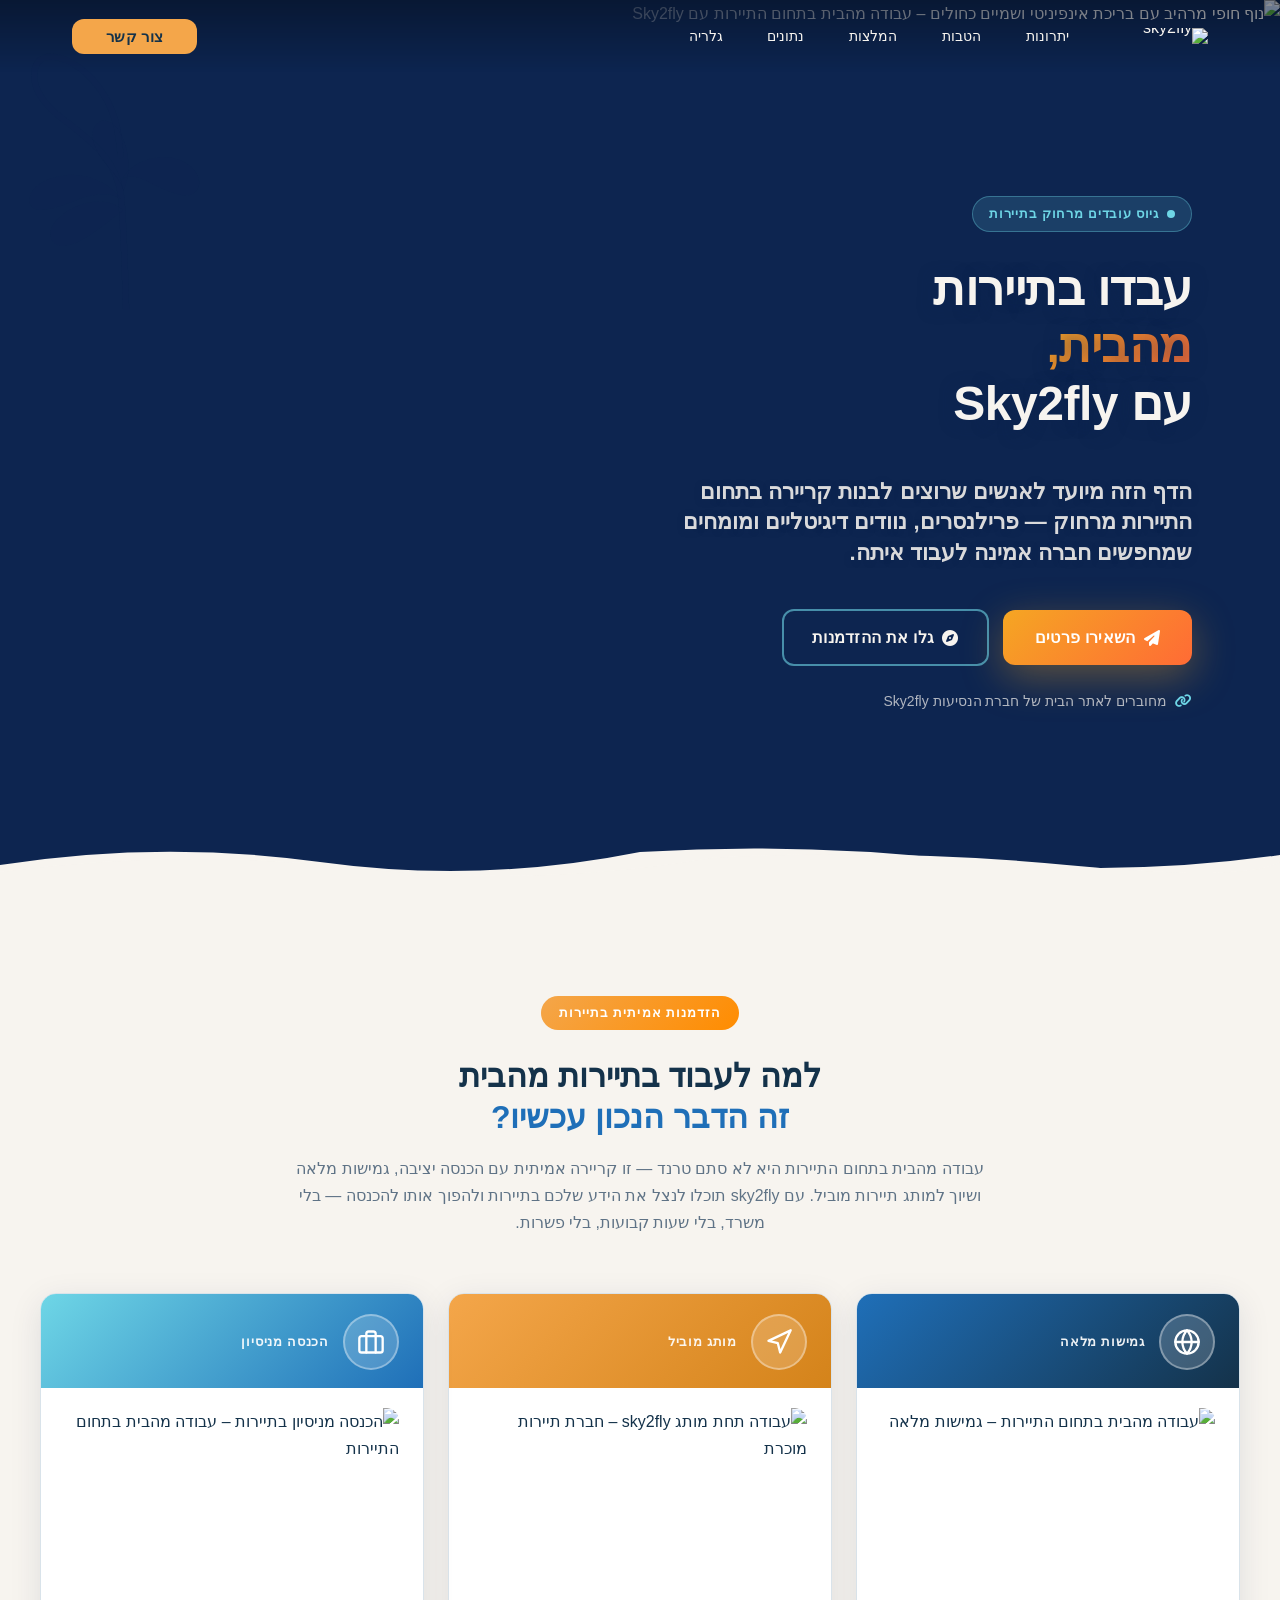
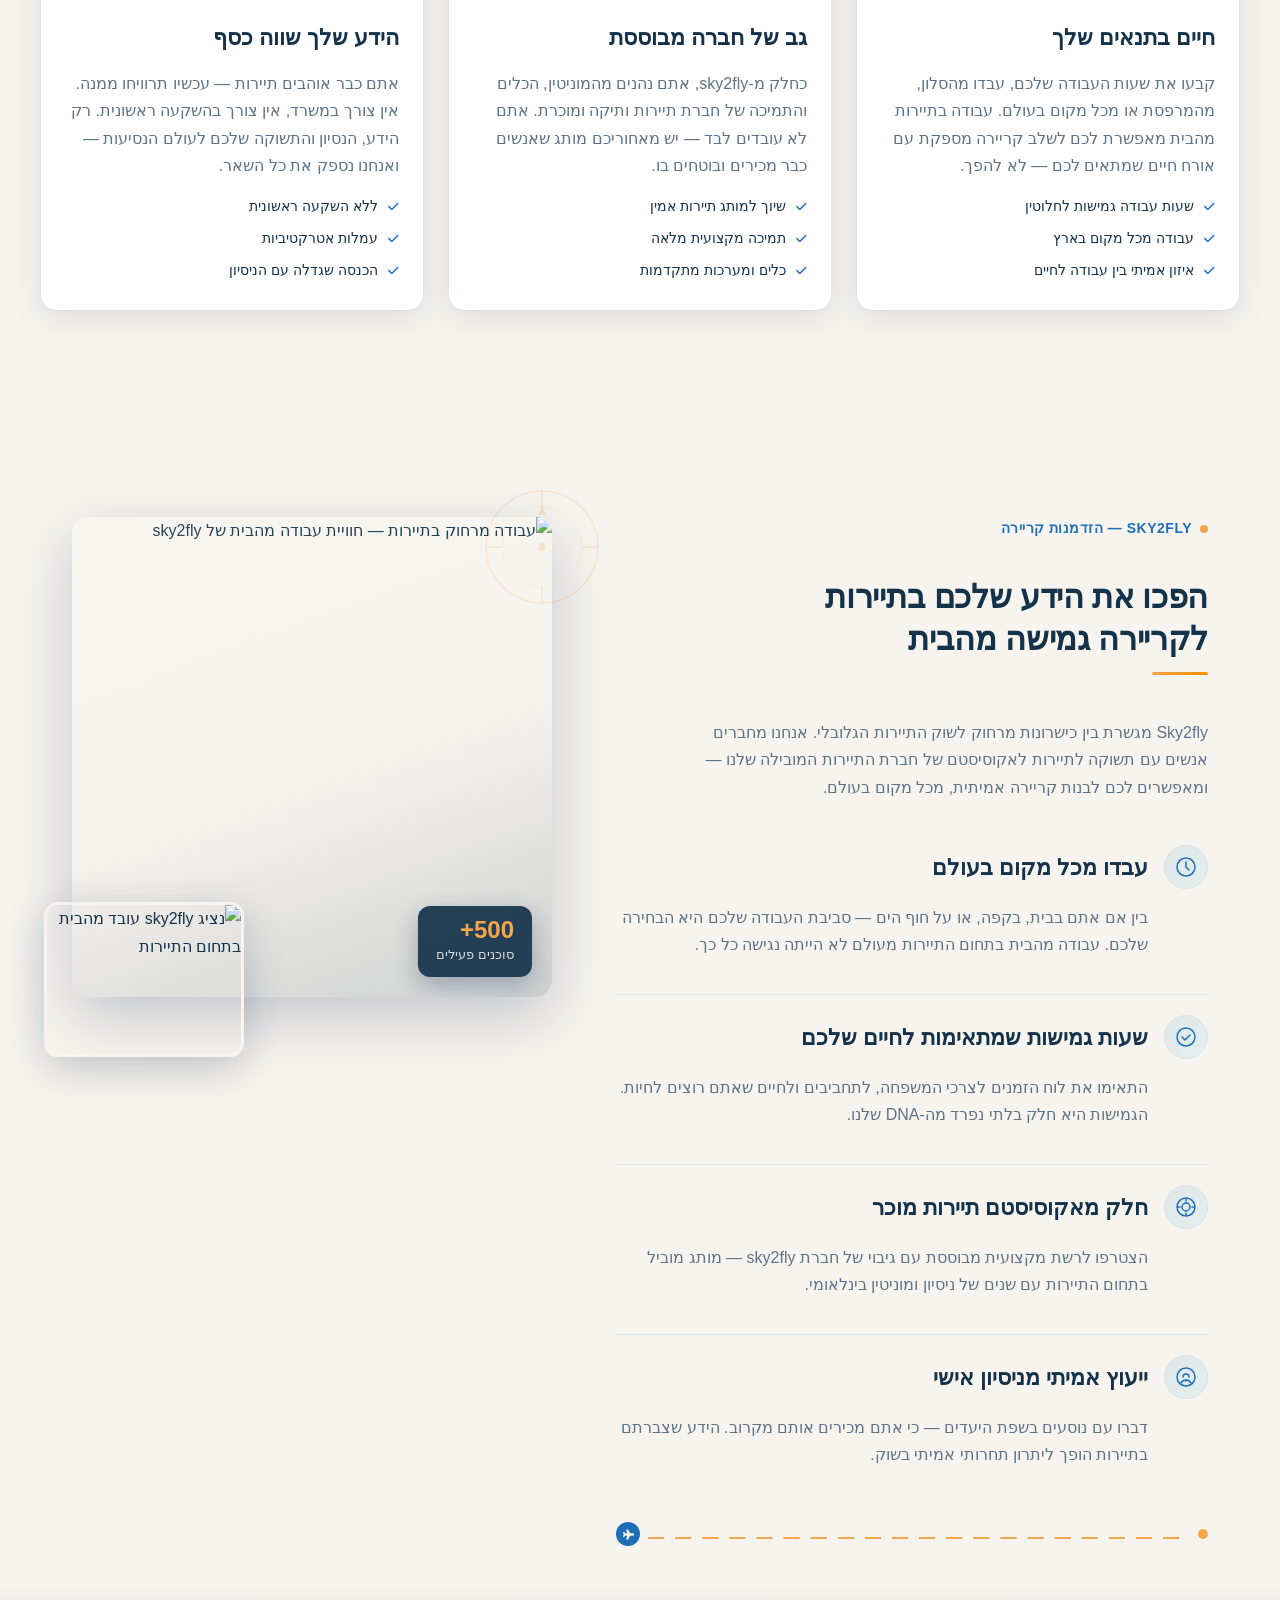
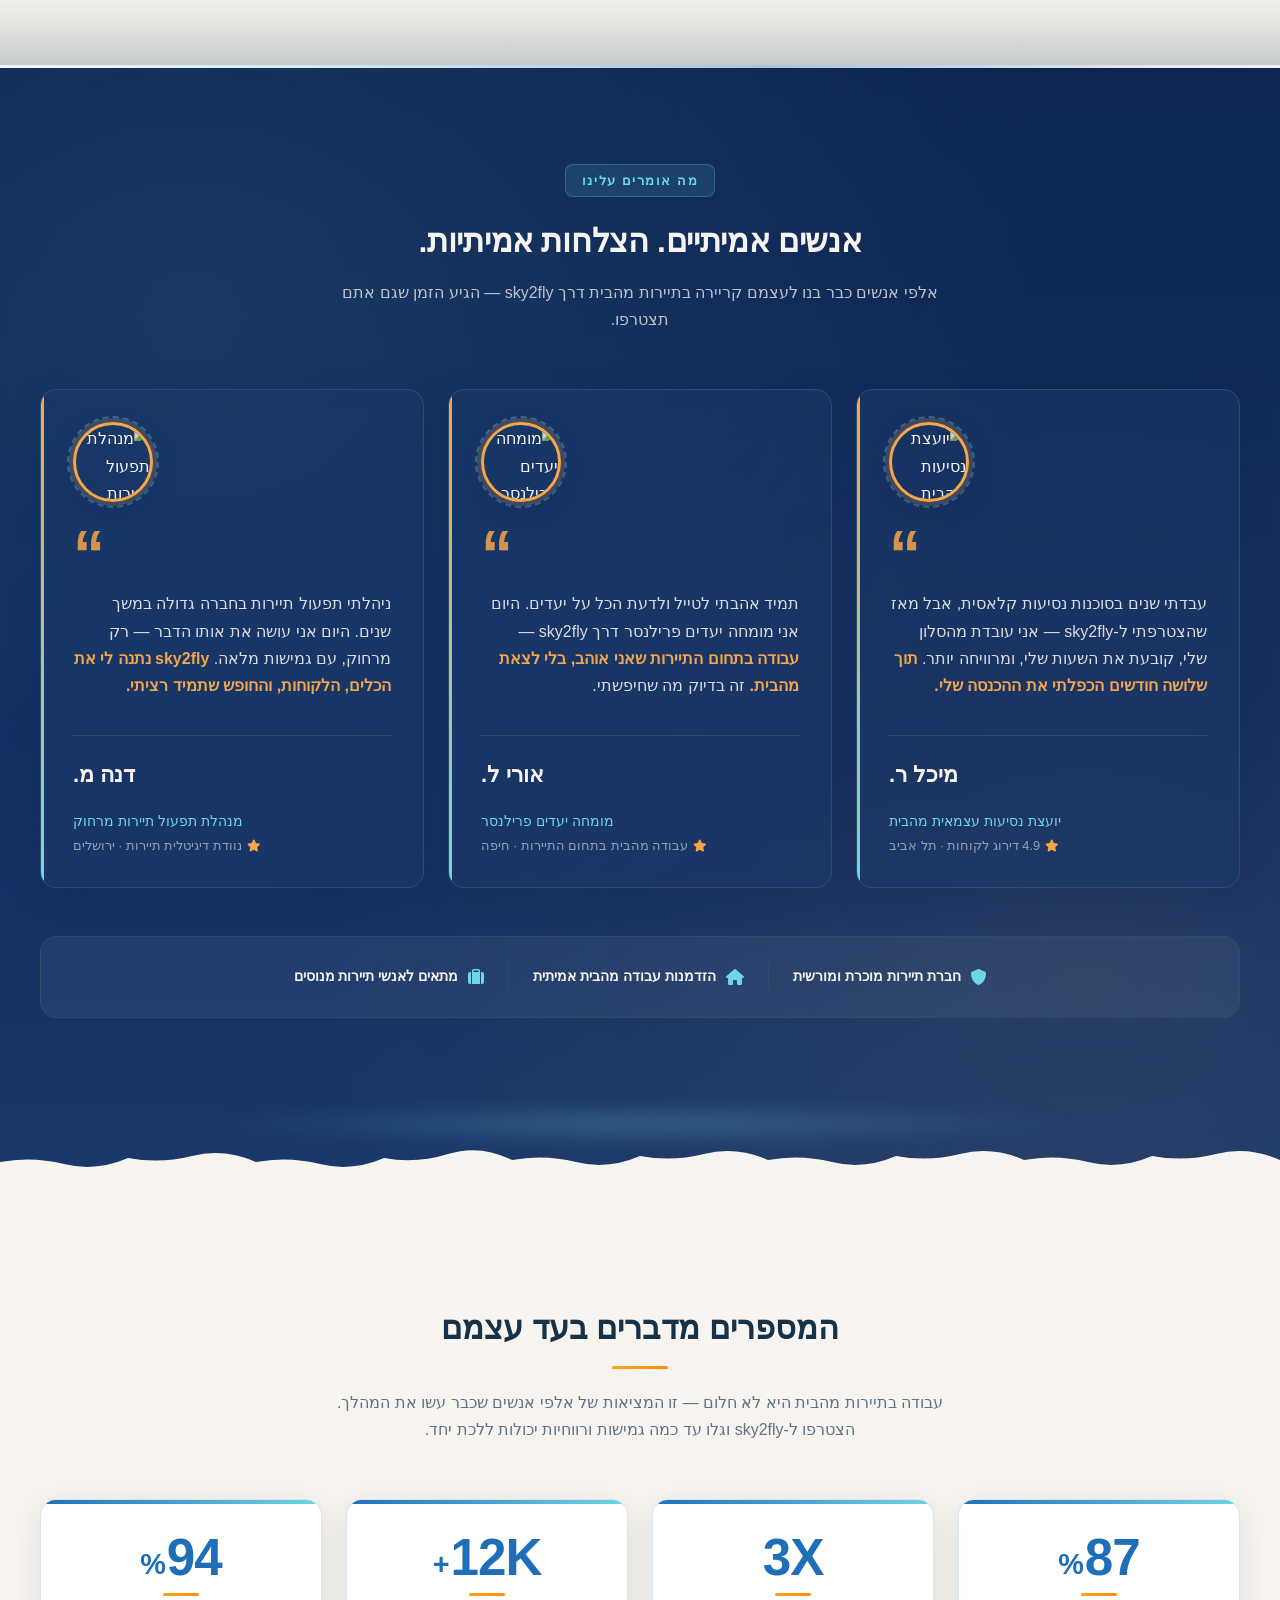
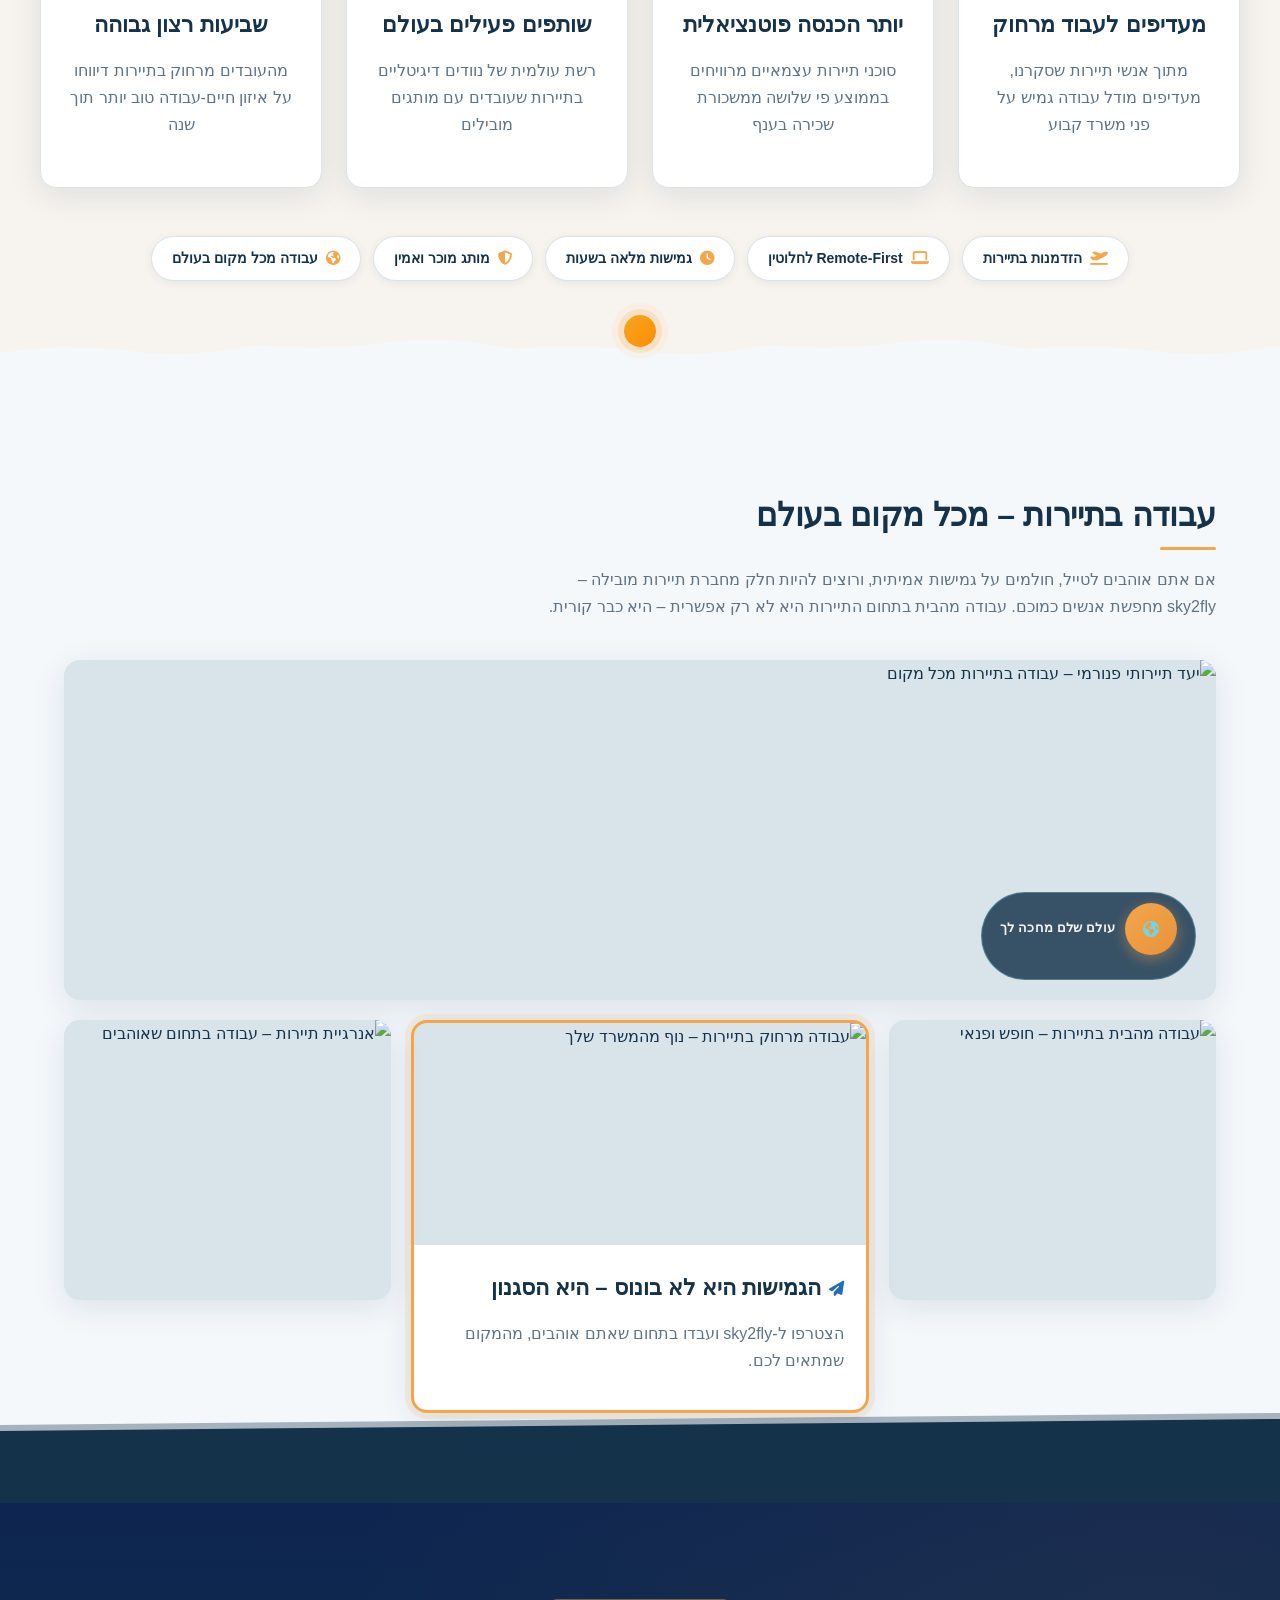
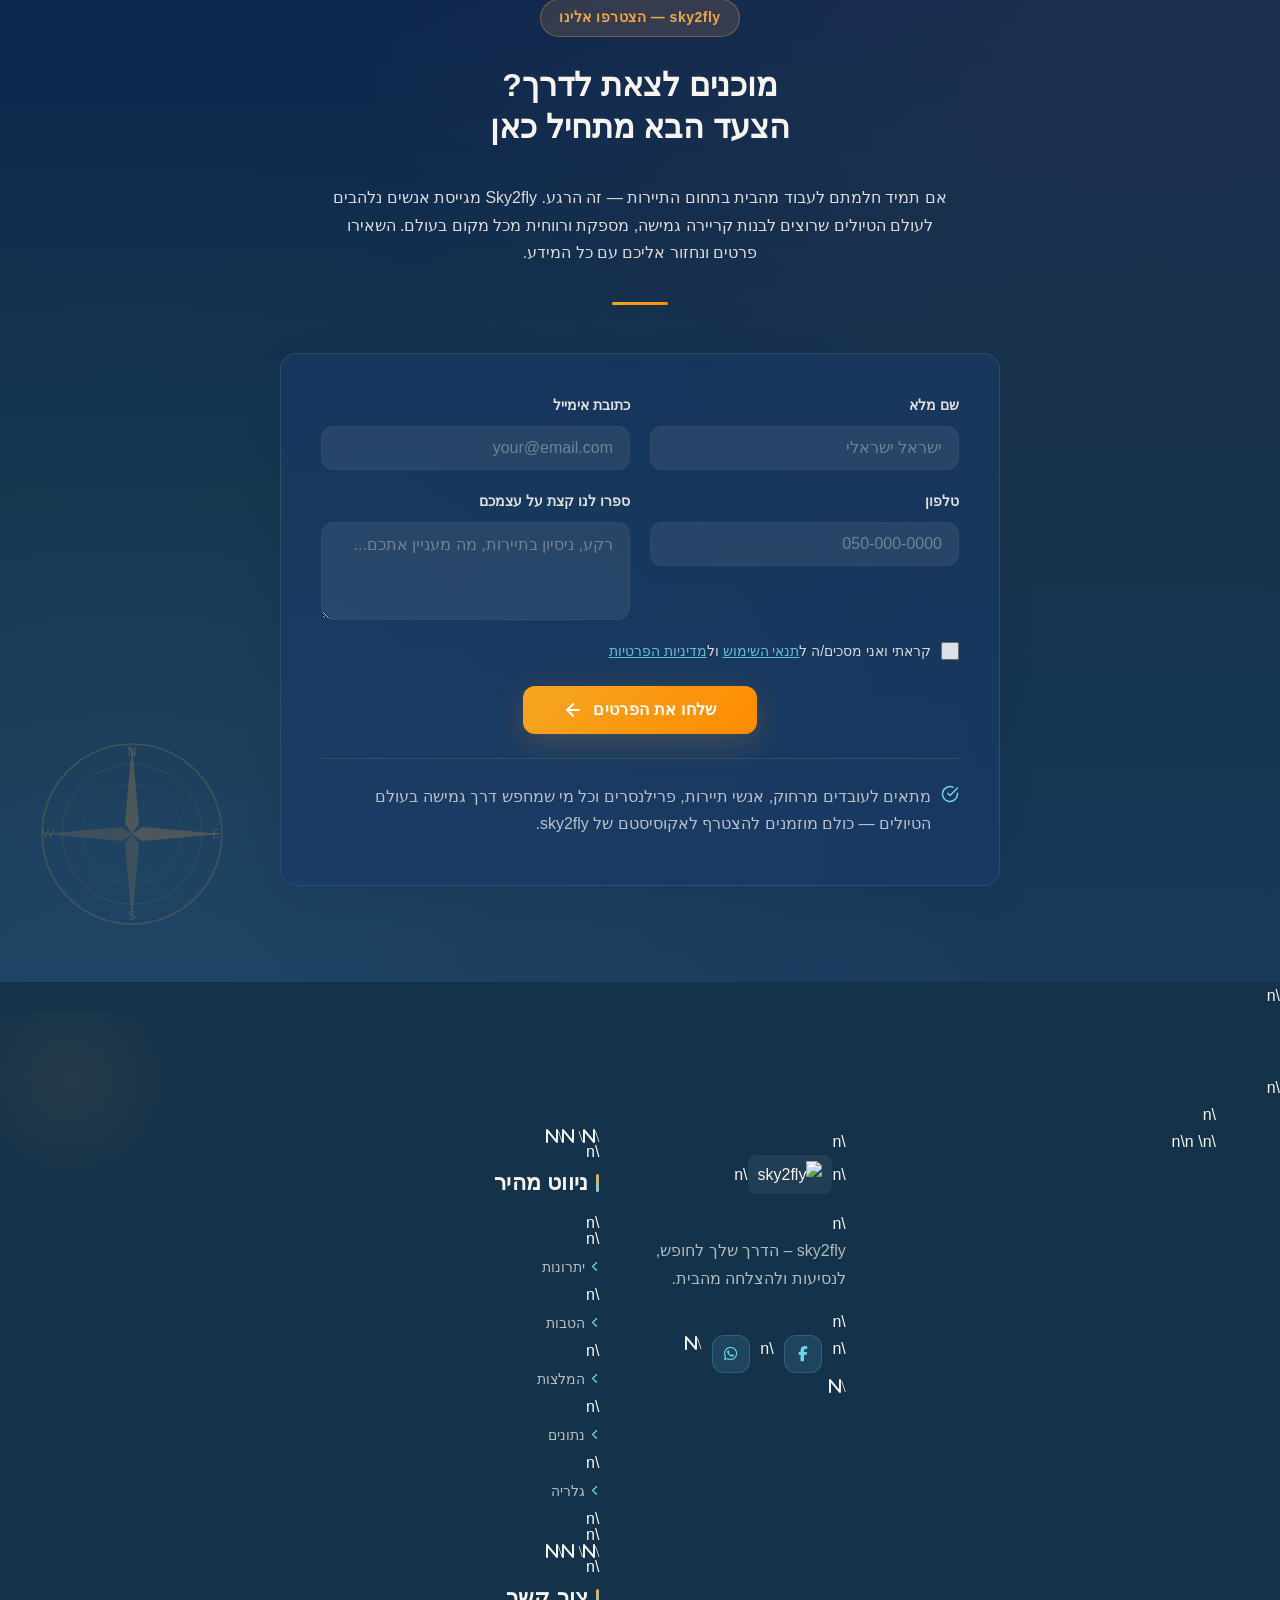
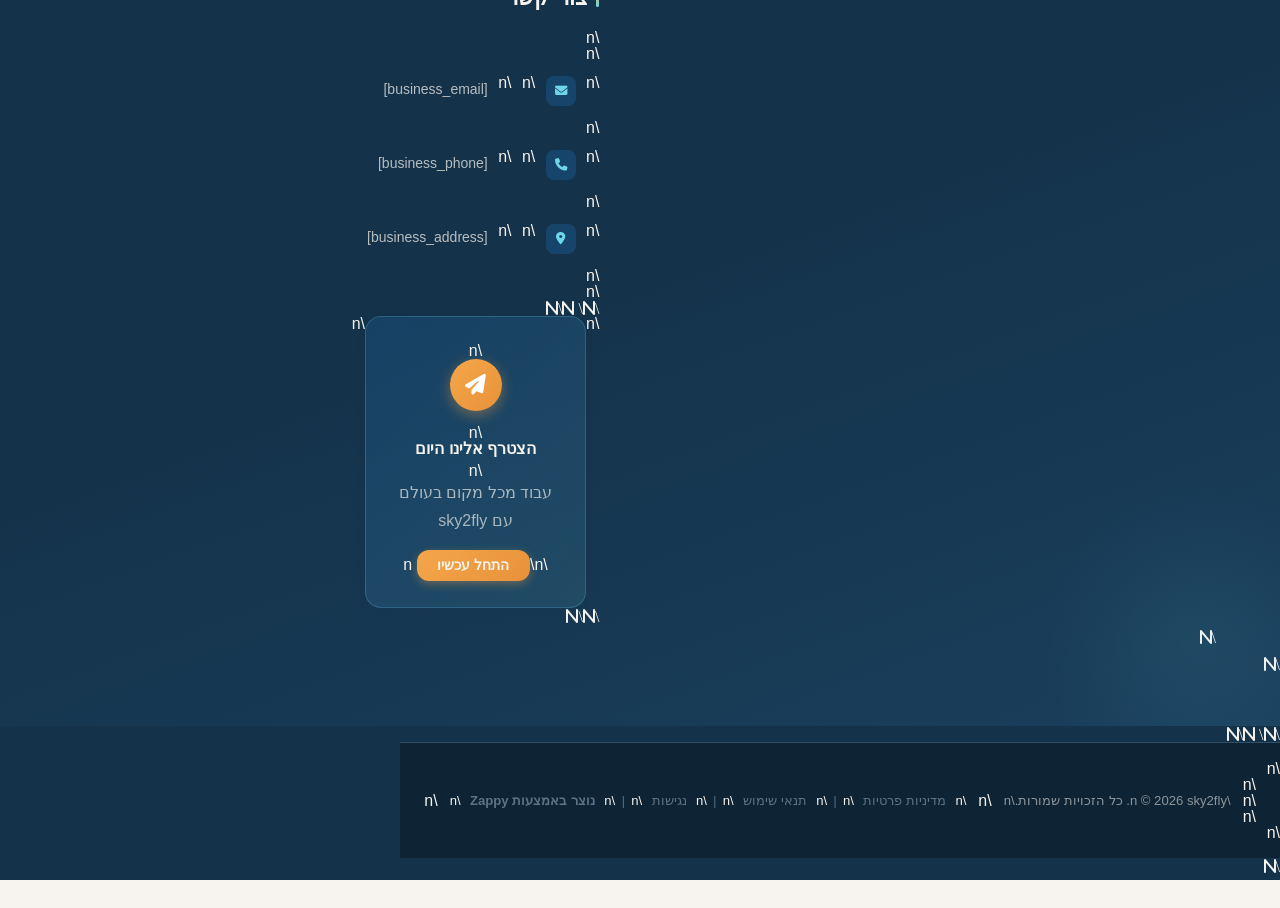
==== index.html @ 3598f455 "Background sync: Progressive GitHub Sync" ====
<!DOCTYPE html>
<html lang="he" dir="rtl">
<head>
    <meta charset="UTF-8">
    <meta name="viewport" content="width=device-width, initial-scale=1.0">
    <meta name="robots" content="index, follow">
    <title>sky2fly — sky2fly</title>
    <meta name="description" content="Sky2fly is a travel company looking to recruit remote workers in the tourism industry. The landing page is designed to attract individuals who want to work from">
    <meta name="keywords" content="sky2fly, תיירות, עבודה מהבית בתחום התיירות, נוודים דיגיטליים תיירות">
    
    <!-- Favicons -->
    <link rel="icon" type="image/x-icon" href="/assets/favicon.ico">
    <link rel="icon" type="image/png" sizes="16x16" href="/assets/favicon-16x16.png">
    <link rel="icon" type="image/png" sizes="32x32" href="/assets/favicon-32x32.png">
    <link rel="icon" type="image/png" sizes="48x48" href="/assets/favicon-48x48.png">
    <link rel="icon" type="image/png" sizes="192x192" href="/assets/favicon-192x192.png">
    <link rel="icon" type="image/png" sizes="512x512" href="/assets/favicon-512x512.png">
    <link rel="apple-touch-icon" href="/assets/apple-touch-icon.png">
    <!-- Zappy Analytics -->
<script>
(function() {
  'use strict';
  
  // Configuration
  var config = {
    websiteId: 'd60a4564-daf3-4632-a430-ffeaba3a4828',
    apiUrl: 'https://api.zappy5.com/api/analytics/track',
    sessionDuration: 30 * 60 * 1000, // 30 minutes
    visitorDuration: 30 * 24 * 60 * 60 * 1000, // 30 days
    trackPageViews: true,
    trackClicks: true,
    trackFormSubmissions: true
  };
  
  // Generate or retrieve persistent visitor ID (30 days)
  function getVisitorId() {
    var visitorKey = 'zappy_visitor_' + config.websiteId;
    var visitor = null;
    
    try {
      visitor = localStorage.getItem(visitorKey);
      if (visitor) {
        var visitorData = JSON.parse(visitor);
        var now = Date.now();
        
        // Check if visitor ID is still valid (30 days)
        if (now - visitorData.created < config.visitorDuration) {
          // Update last seen timestamp
          visitorData.lastSeen = now;
          localStorage.setItem(visitorKey, JSON.stringify(visitorData));
          return visitorData.id;
        }
      }
    } catch (e) {
      console.warn('Zappy Analytics: LocalStorage not available');
    }
    
    // Generate new visitor ID
    var newVisitorId = 'zv_' + Date.now() + '_' + Math.random().toString(36).substr(2, 9);
    
    try {
      localStorage.setItem(visitorKey, JSON.stringify({
        id: newVisitorId,
        created: Date.now(),
        lastSeen: Date.now()
      }));
    } catch (e) {
      // Continue without local storage
    }
    
    return newVisitorId;
  }
  
  // Generate or retrieve session ID (30 minutes)
  function getSessionId() {
    var sessionKey = 'zappy_session_' + config.websiteId;
    var session = null;
    
    try {
      session = sessionStorage.getItem(sessionKey);
      if (session) {
        var sessionData = JSON.parse(session);
        var now = Date.now();
        
        // Check if session is still valid
        if (now - sessionData.timestamp < config.sessionDuration) {
          // Update timestamp
          sessionData.timestamp = now;
          sessionStorage.setItem(sessionKey, JSON.stringify(sessionData));
          return sessionData.id;
        }
      }
    } catch (e) {
      console.warn('Zappy Analytics: SessionStorage not available');
    }
    
    // Generate new session ID
    var newSessionId = 'zs_' + Date.now() + '_' + Math.random().toString(36).substr(2, 9);
    
    try {
      sessionStorage.setItem(sessionKey, JSON.stringify({
        id: newSessionId,
        timestamp: Date.now()
      }));
    } catch (e) {
      // Continue without session storage
    }
    
    return newSessionId;
  }
  
  var visitorId = getVisitorId();
  var sessionId = getSessionId();
  
  // Track an event
  function trackEvent(eventType, data) {
    data = data || {};
    
    var eventData = {
      website_id: config.websiteId,
      event_type: eventType,
      page_path: window.location.pathname,
      referrer: document.referrer || 'direct',
      visitor_id: visitorId,
      session_id: sessionId,
      metadata: data
    };
    
    // Use sendBeacon if available (better for page unload events)
    if (navigator.sendBeacon) {
      var blob = new Blob([JSON.stringify(eventData)], { type: 'application/json' });
      navigator.sendBeacon(config.apiUrl, blob);
    } else {
      // Fallback to fetch
      fetch(config.apiUrl, {
        method: 'POST',
        headers: {
          'Content-Type': 'application/json'
        },
        body: JSON.stringify(eventData),
        keepalive: true
      }).catch(function(error) {
        console.warn('Zappy Analytics: Failed to track event', error);
      });
    }
  }
  
  // Track page view
  if (config.trackPageViews) {
    trackEvent('pageview', {
      title: document.title,
      url: window.location.href
    });
  }
  
  // Track clicks on important elements
  if (config.trackClicks) {
    document.addEventListener('click', function(e) {
      var target = e.target;
      
      // Track button clicks (counted as actions)
      if (target.tagName === 'BUTTON' || target.closest('button')) {
        var button = target.tagName === 'BUTTON' ? target : target.closest('button');
        trackEvent('click', {
          element: 'button',
          text: button.textContent.trim().substring(0, 100),
          id: button.id || null,
          class: button.className || null
        });
      }
      
      // Track link clicks (navigation - not counted as actions)
      else if (target.tagName === 'A' || target.closest('a')) {
        var link = target.tagName === 'A' ? target : target.closest('a');
        trackEvent('navigation', {
          element: 'link',
          text: link.textContent.trim().substring(0, 100),
          href: link.href,
          external: link.hostname !== window.location.hostname
        });
      }
    }, true);
  }
  
  // Track form submissions
  if (config.trackFormSubmissions) {
    document.addEventListener('submit', function(e) {
      var form = e.target;
      
      trackEvent('form_submit', {
        form_id: form.id || null,
        form_name: form.name || null,
        form_action: form.action || null,
        form_method: form.method || 'GET'
      });
    }, true);
  }
  
  // Track time on page (send on page unload)
  var pageLoadTime = Date.now();
  
  window.addEventListener('beforeunload', function() {
    var timeOnPage = Math.floor((Date.now() - pageLoadTime) / 1000); // in seconds
    
    trackEvent('page_unload', {
      time_on_page: timeOnPage,
      page_path: window.location.pathname
    });
  });
  
  // Expose tracking function globally for custom events
  window.zappyAnalytics = {
    track: trackEvent,
    getVisitorId: function() { return visitorId; },
    getSessionId: function() { return sessionId; }
  };
  
})();
</script>
<!-- End Zappy Analytics -->
    <meta property="og:title" content="sky2fly — sky2fly">
    <meta property="og:description" content="Sky2fly is a travel company looking to recruit remote workers in the tourism industry. The landing page is designed to attract individuals who want to work from">
    <meta name="twitter:card" content="summary_large_image">
    <meta name="twitter:title" content="sky2fly — sky2fly">
    <meta name="twitter:description" content="Sky2fly is a travel company looking to recruit remote workers in the tourism industry. The landing page is designed to attract individuals who want to work from">
    <meta property="og:type" content="website">
  <meta property="og:locale" content="he_IL">
  
  
  
  
  
  <link rel="stylesheet" href="https://cdnjs.cloudflare.com/ajax/libs/font-awesome/6.4.0/css/all.min.css">

    <!-- Favicons -->
    <link rel="icon" type="image/x-icon" href="/assets/favicon.ico">
    <link rel="icon" type="image/png" sizes="16x16" href="/assets/favicon-16x16.png">
    <link rel="icon" type="image/png" sizes="32x32" href="/assets/favicon-32x32.png">
    <link rel="icon" type="image/png" sizes="48x48" href="/assets/favicon-48x48.png">
    <link rel="icon" type="image/png" sizes="192x192" href="/assets/favicon-192x192.png">
    <link rel="icon" type="image/png" sizes="512x512" href="/assets/favicon-512x512.png">
    <link rel="apple-touch-icon" href="/assets/apple-touch-icon.png">
    <!-- Cookie Consent -->
    <link rel="stylesheet" href="https://cdn.jsdelivr.net/npm/vanilla-cookieconsent@3/dist/cookieconsent.css">
    <script src="https://cdn.jsdelivr.net/npm/vanilla-cookieconsent@3/dist/cookieconsent.umd.js"></script>
    <!-- Mickidum Accessibility Toolbar -->
    <script src="https://cdn.jsdelivr.net/gh/mickidum/acc_toolbar/acctoolbar/acctoolbar.min.js"></script>
    <link rel="stylesheet" href="/styles.css">

    <style id="zappy-dropdown-submenu-styles">
      /* ========== DESKTOP DROPDOWN SUBMENU STYLES ========== */
      /* Base styles for dropdown submenus - parent must be positioned */
      .nav-menu li:has(.sub-menu), nav li:has(.sub-menu), .navbar li:has(.sub-menu), #navMenu li:has(.sub-menu) { position: relative; }
      /* Submenu base - hidden by default */
      .nav-menu .sub-menu, nav .sub-menu, .navbar .sub-menu, #navMenu .sub-menu { display: block !important; position: absolute !important; top: 100%; left: 0; min-width: 220px; background: white; border-radius: 8px; box-shadow: 0 8px 25px rgba(0,0,0,0.15); padding: 8px 0; opacity: 0; visibility: hidden; transform: translateY(10px); transition: all 0.3s ease; z-index: 1000; list-style: none; pointer-events: none; }
      /* CRITICAL: Desktop hover styles to show dropdown */
      .nav-menu li:hover > .sub-menu, nav li:hover > .sub-menu, .navbar li:hover > .sub-menu, #navMenu li:hover > .sub-menu { opacity: 1 !important; visibility: visible !important; transform: translateY(0) !important; pointer-events: auto !important; }
      /* Submenu item styling */
      .sub-menu li { list-style: none; margin: 0; padding: 0; }
      .sub-menu a { display: block !important; padding: 10px 16px !important; color: var(--text-dark, #333) !important; font-weight: 500; text-decoration: none; white-space: nowrap; transition: background-color 0.2s; }
      .sub-menu .zappy-nav-child > a { padding-left: 28px !important; font-size: 0.9em !important; opacity: 0.85 !important; }
      [dir="rtl"] .sub-menu .zappy-nav-child > a, html[lang="he"] .sub-menu .zappy-nav-child > a, html[lang="ar"] .sub-menu .zappy-nav-child > a { padding-left: 10px !important; padding-right: 28px !important; }
      .sub-menu .zappy-nav-parent > a { font-weight: 600 !important; }
      .sub-menu a:hover { background-color: #f5f5f5; }
      /* RTL (Hebrew/Arabic) dropdown positioning */
      [dir="rtl"] .nav-menu .sub-menu, [dir="rtl"] nav .sub-menu, [dir="rtl"] .navbar .sub-menu, html[lang="he"] .nav-menu .sub-menu, html[lang="he"] nav .sub-menu, html[lang="he"] .navbar .sub-menu, html[lang="ar"] .nav-menu .sub-menu, html[lang="ar"] nav .sub-menu, html[lang="ar"] .navbar .sub-menu { left: auto !important; right: 0 !important; }
      /* Hide empty dropdown menus (exclude catalog sub-menus that use <a> children instead of <li>) */
      .sub-menu:empty, .sub-menu:not(:has(li:not(.zappy-hidden-menu-item))):not(:has(> a)), .sub-menu:not(:has(li)):not(:has(> a)) { display: none !important; opacity: 0 !important; visibility: hidden !important; pointer-events: none !important; }
      /* Desktop: show submenu on Menu Group hover */
      li:has(.menu-group-title):hover > .sub-menu { opacity: 1 !important; visibility: visible !important; transform: translateY(0) !important; pointer-events: auto !important; }
      /* Menu Group title styling */
      .nav-menu > li > .menu-group-title, #navMenu > li > .menu-group-title { display: inline-block; padding: 0.5rem 1rem; cursor: default; user-select: none; }
      
      /* ========== MOBILE SUBMENU STYLES ========== */
      @media (max-width: 768px) {
        .nav-menu .sub-menu, nav .sub-menu, .navbar .sub-menu, #navMenu .sub-menu { position: static !important; transform: none !important; box-shadow: none !important; background: transparent !important; max-height: 0; overflow: hidden; opacity: 0; visibility: hidden; transition: max-height 0.3s ease, opacity 0.3s ease; padding: 0 !important; border-radius: 0 !important; }
        .navbar .sub-menu.mobile-expanded, .nav-menu .sub-menu.mobile-expanded, #navMenu .sub-menu.mobile-expanded { max-height: none !important; overflow-y: visible !important; opacity: 1 !important; visibility: visible !important; padding: 8px 0 8px 16px !important; }
        [dir="rtl"] .sub-menu.mobile-expanded, html[lang="he"] .sub-menu.mobile-expanded { padding: 8px 16px 8px 0 !important; }
        /* Disable hover behavior on mobile */
        .nav-menu li:hover > .sub-menu, nav li:hover > .sub-menu, .navbar li:hover > .sub-menu, #navMenu li:hover > .sub-menu { opacity: 0; visibility: hidden; pointer-events: none; }
        .nav-menu li > .sub-menu.mobile-expanded, nav li > .sub-menu.mobile-expanded, .navbar li > .sub-menu.mobile-expanded, #navMenu li > .sub-menu.mobile-expanded { opacity: 1 !important; visibility: visible !important; pointer-events: auto !important; }
        .nav-menu li:has(.sub-menu), nav li:has(.sub-menu), .navbar li:has(.sub-menu), #navMenu li:has(.sub-menu) { display: flex !important; flex-wrap: wrap !important; align-items: center !important; position: relative !important; min-height: 44px !important; }
        .nav-menu li:has(.sub-menu) > a, nav li:has(.sub-menu) > a, .navbar li:has(.sub-menu) > a, #navMenu li:has(.sub-menu) > a { flex: 1 !important; min-width: 0 !important; }
        .nav-menu li:has(.sub-menu) > .menu-group-title, nav li:has(.sub-menu) > .menu-group-title, .navbar li:has(.sub-menu) > .menu-group-title, #navMenu li:has(.sub-menu) > .menu-group-title { flex: 1 !important; min-width: 0 !important; padding: 0 !important; line-height: inherit !important; }
        .nav-menu li:has(.sub-menu) > .sub-menu, nav li:has(.sub-menu) > .sub-menu, .navbar li:has(.sub-menu) > .sub-menu, #navMenu li:has(.sub-menu) > .sub-menu { flex-basis: 100% !important; width: 100% !important; }
        .nav-menu li:has(.sub-menu) > a [class*="chevron"], .nav-menu li:has(.sub-menu) > a [class*="arrow"], .nav-menu li:has(.sub-menu) > a .fa-chevron-down, .nav-menu li:has(.sub-menu) > a .fa-angle-down, nav li:has(.sub-menu) > a [class*="chevron"], nav li:has(.sub-menu) > a [class*="arrow"], #navMenu li:has(.sub-menu) > a [class*="chevron"], #navMenu li:has(.sub-menu) > a [class*="arrow"] { display: none !important; visibility: hidden !important; }
        .mobile-submenu-toggle { display: flex !important; align-items: center !important; justify-content: center !important; width: 44px !important; height: auto !important; background: transparent !important; border: none !important; cursor: pointer !important; color: var(--text-light) !important; position: static !important; flex-shrink: 0 !important; align-self: stretch !important; z-index: 2 !important; padding: 0 !important; margin: 0 !important; }
        .mobile-submenu-toggle::after { content: '' !important; width: 0 !important; height: 0 !important; border-left: 6px solid transparent !important; border-right: 6px solid transparent !important; border-top: 7px solid currentColor !important; transition: transform 0.3s ease !important; }
        .mobile-submenu-toggle.expanded::after { transform: rotate(180deg) !important; }
        .sub-menu a { padding: 10px 0 !important; display: block !important; color: var(--text-light) !important; white-space: normal !important; }
        .sub-menu .zappy-nav-child > a { padding-left: 28px !important; font-size: 0.9em !important; opacity: 0.85 !important; }
        [dir="rtl"] .sub-menu .zappy-nav-child > a, html[lang="he"] .sub-menu .zappy-nav-child > a, html[lang="ar"] .sub-menu .zappy-nav-child > a { padding-left: 0 !important; padding-right: 28px !important; }
        .sub-menu .zappy-nav-parent > a { font-weight: 600 !important; }
        .nav-menu.active, #navMenu.active { max-width: 100vw !important; overflow-x: hidden !important; box-sizing: border-box !important; }
        .navbar .sub-menu li a, nav.navbar .sub-menu li a, .zappy-products-dropdown .sub-menu a { color: var(--text-light) !important; }
      }
      @media (min-width: 769px) { .mobile-submenu-toggle { display: none !important; } }
    </style>

    <style id="mobile-lang-menu-deployed-css">
    @media (max-width: 768px) {
      .lang-switcher,
      .nav-cta-container .lang-switcher,
      .nav-container .lang-switcher,
      .navbar .lang-switcher,
      .navbar .nav-cta-container .lang-switcher,
      .nav-icons-left .lang-switcher,
      .nav-ecommerce-icons .lang-switcher { display: none !important; }
      .mobile-lang-menu { width: 100%; border-top: 1px solid rgba(128,128,128,0.2); padding: 8px 0 0 0; margin-top: 8px; }
      .mobile-lang-toggle { display: flex !important; align-items: center; justify-content: space-between; width: 100%; padding: 12px 16px; background: none; border: none; cursor: pointer; font-size: 15px; color: inherit; font-family: inherit; }
      .mobile-lang-toggle::after { content: ''; display: inline-block; width: 8px; height: 8px; border-right: 2px solid currentColor; border-bottom: 2px solid currentColor; transform: rotate(45deg); transition: transform 0.3s ease; margin-left: 8px; }
      .mobile-lang-toggle.expanded::after { transform: rotate(-135deg); }
      .mobile-lang-options { max-height: 0; overflow: hidden; transition: max-height 0.3s ease; }
      .mobile-lang-options.expanded { max-height: 300px; }
      .mobile-lang-option { display: flex !important; align-items: center; gap: 10px; padding: 10px 24px; text-decoration: none; color: inherit; font-size: 14px; font-family: inherit; }
      .mobile-lang-option:hover { background: rgba(128,128,128,0.1); }
      .mobile-lang-option.active { font-weight: 600; opacity: 0.7; pointer-events: none; }
      .mobile-lang-option img { width: 20px; height: 20px; border-radius: 50%; }
    }
    @media (min-width: 769px) {
      .mobile-lang-menu { display: none !important; }
    }
    </style>

    <style id="zappy-widget-visibility">
      #mic-access-tool-general-button, .mic-access-tool-general-button,
      #mic-init-access-tool .mic-access-tool-general-button, #mic-init-access-tool #mic-access-tool-general-button,
      ._access-icon, #mic-access-tool-box, .mic-access-tool-box,
      #mic-init-access-tool #mic-access-tool-box, div[id*="mic-access-tool-box"], ._access-menu {
        display: none !important; visibility: hidden !important; opacity: 0 !important; pointer-events: none !important;
      }
    </style>
</head>
<body>

  <nav class="navbar" dir="rtl">
  <button class="mobile-toggle" id="mobileToggle" aria-label="Menu">
    <svg class="hamburger-icon" width="24" height="24" viewBox="0 0 24 24" fill="none">
      <path d="M3 12h18M3 6h18M3 18h18" stroke="currentColor" stroke-width="2" stroke-linecap="round"></path>
    </svg>
    <svg class="close-icon" width="24" height="24" viewBox="0 0 24 24" fill="none" style="display: none;">
      <path d="M18 6L6 18M6 6l12 12" stroke="currentColor" stroke-width="2" stroke-linecap="round"></path>
    </svg>
  </button>

  <button class="phone-header-btn" data-phone="[business_phone]" aria-label="Call">
    <svg width="20" height="20" viewBox="0 0 24 24" fill="currentColor">
      <path d="M22 16.92v3a2 2 0 0 1-2.18 2 19.79 19.79 0 0 1-8.63-3.07 19.5 19.5 0 0 1-6-6 19.79 19.79 0 0 1-3.07-8.67A2 2 0 0 1 4.11 2h3a2 2 0 0 1 2 1.72 12.84 12.84 0 0 0 .7 2.81 2 2 0 0 1-.45 2.11L8.09 9.91a16 16 0 0 0 6 6l1.27-1.27a2 2 0 0 1 2.11-.45 12.84 12.84 0 0 0 2.81.7A2 2 0 0 1 22 16.92z"></path>
    </svg>
  </button>

  <div class="nav-container">
    <div class="nav-right-group"><div class="nav-brand">
      <a href="/" class="logo-link">
        <img src="/assets/sky2fly-logo.webp" alt="sky2fly" class="logo">
      </a>
    </div><ul class="nav-menu" id="navMenu"><li><a href="#features">יתרונות</a></li><li><a href="#benefits">הטבות</a></li><li><a href="#testimonials">המלצות</a></li><li><a href="#stats">נתונים</a></li><li><a href="#showcase">גלריה</a></li></ul></div>

    

    <div class="nav-cta-container">
      <a href="#cta" class="nav-cta-btn">צור קשר</a>
    </div>
  </div>
</nav>
<script>

// Navbar Mobile Menu Toggle and Contrast Fix
(function() {
  // Use 'load' event instead of 'DOMContentLoaded' to ensure we run AFTER all other scripts
  window.addEventListener('load', function() {
    
    // FIX MOBILE BUTTON CONTRAST
    // Detect navbar background color and apply contrasting color to mobile buttons
    const navbar = document.querySelector('.navbar, nav, header');
    if (!navbar) {
      console.log('[Navbar] Navbar element not found');
      return;
    }
    
    // DECLARE VARIABLES EARLY to avoid Temporal Dead Zone errors
    // These are used in multiple places below
    let mobileToggle = document.getElementById('mobileToggle') ||
                       document.querySelector('.mobile-toggle') ||
                       document.querySelector('.hamburger') ||
                       document.querySelector('.hamburger-menu') ||
                       document.querySelector('.menu-toggle') ||
                       document.querySelector('.burger-menu') ||
                       document.querySelector('[aria-label="Menu"]') ||
                       document.querySelector('[aria-label="תפריט"]');
    
    const phoneBtn = document.querySelector('.phone-header-btn');
    
    const computedStyle = window.getComputedStyle(navbar);
    let bgColor = computedStyle.backgroundColor;
    
    console.log('[Navbar] Initial navbar background:', bgColor);
    
    // Check if background is transparent or rgba with 0 alpha
    const isTransparent = bgColor === 'transparent' || 
                         bgColor === 'rgba(0, 0, 0, 0)' ||
                         (bgColor.startsWith('rgba') && bgColor.includes(', 0)'));
    
    if (isTransparent) {
      // Check for background-image or gradient
      const bgImage = computedStyle.backgroundImage;
      if (bgImage && bgImage !== 'none') {
        console.log('[Navbar] Navbar has background image/gradient, using dark text');
        bgColor = 'rgb(240, 240, 240)'; // Assume light background
      } else {
        // Transparent navbar - check body background
        const bodyBg = window.getComputedStyle(document.body).backgroundColor;
        console.log('[Navbar] Navbar transparent, using body background:', bodyBg);
        bgColor = bodyBg;
      }
    }
    
    // Calculate luminance to determine if background is light or dark
    const rgb = bgColor.match(/\d+/g);
    if (rgb && rgb.length >= 3) {
      const r = parseInt(rgb[0]);
      const g = parseInt(rgb[1]);
      const b = parseInt(rgb[2]);
      const luminance = (0.299 * r + 0.587 * g + 0.114 * b) / 255;
      
      // Mobile button colors are set by Claude's AI-generated CSS (same as .nav-menu a)
      // No dynamic color overrides needed - colors come from the generated navbar CSS
      console.log('[Navbar] Mobile button colors preserved from Claude CSS (luminance:', luminance.toFixed(2) + ')');
      
      // FIX ICON SIZES - Ensure SVGs are properly sized and visible
      // INJECT CRITICAL CSS TO OVERRIDE ANY CONFLICTING RULES
      const criticalCSS = document.createElement('style');
      criticalCSS.id = 'zappy-mobile-nav-fix';
      const htmlLang = document.documentElement.lang || 'en';
      const htmlDir = document.documentElement.dir || 'ltr';
      // Check both dir attribute AND lang for RTL detection
      // dir="rtl" is the most reliable indicator
      const isRTL = htmlDir === 'rtl' || htmlLang === 'he' || htmlLang === 'ar';
      
      criticalCSS.textContent = `
        /* Hide mobile buttons on desktop, show only on mobile */
        @media (min-width: 769px) {
          .mobile-toggle,
          .phone-header-btn {
            display: none !important;
          }
        }
        
        /* Show and position mobile buttons correctly on mobile */
        @media (max-width: 768px) {
          .mobile-toggle,
          .phone-header-btn {
            position: absolute !important;
            top: 50% !important;
            transform: translateY(-50%) !important;
            z-index: 1001 !important;
            display: flex !important;
            align-items: center !important;
            justify-content: center !important;
            width: 36px !important;
            height: 36px !important;
            border-radius: 50% !important;
            border: none !important;
            cursor: pointer !important;
            padding: 6px !important;
            background: none !important;
            color: var(--nav-text, var(--text-light)) !important;
          }
          
          /* LTR positioning (default): hamburger LEFT, phone RIGHT */
          html:not([dir="rtl"]):not([lang="he"]):not([lang="ar"]) .mobile-toggle,
          html[dir="ltr"] .mobile-toggle {
            left: 12px !important;
            right: auto !important;
          }
          html:not([dir="rtl"]):not([lang="he"]):not([lang="ar"]) .phone-header-btn,
          html[dir="ltr"] .phone-header-btn {
            right: 12px !important;
            left: auto !important;
          }
          
          /* RTL positioning: hamburger RIGHT, phone LEFT */
          html[dir="rtl"] .mobile-toggle,
          html[lang="he"] .mobile-toggle,
          html[lang="ar"] .mobile-toggle {
            right: 12px !important;
            left: auto !important;
          }
          html[dir="rtl"] .phone-header-btn,
          html[lang="he"] .phone-header-btn,
          html[lang="ar"] .phone-header-btn {
            left: 12px !important;
            right: auto !important;
          }
          
          /* CRITICAL: Ensure nav-container has min-height on mobile */
          /* All children are positioned absolutely/fixed on mobile, so height:auto collapses to 0 */
          .nav-container {
            min-height: 70px !important;
            position: relative !important;
          }
          
          /* Ensure SVG icons are properly sized and inherit color */
          .mobile-toggle svg,
          .phone-header-btn svg {
            width: 24px !important;
            height: 24px !important;
            /* Don't force display - let JavaScript control hamburger/close toggle */
          }
          
          /* Reset nav-cta-container on mobile - remove desktop box-shadow/padding */
          /* that creates a visible ghost box when CTA button is hidden */
          .nav-cta-container {
            box-shadow: none !important;
            padding: 0 !important;
          }
          
          /* Hide nav-cta-container entirely on mobile when there's no lang-switcher */
          /* (only the CTA button is inside, and it's hidden on mobile) */
          .nav-cta-container:not(:has(.lang-switcher)) {
            display: none !important;
          }
          
          /* CRITICAL: Prevent hero image fade gradient from bleeding over headline text */
          /* The .image-fade-gradient has bottom: -30px (extends below parent) */
          /* On mobile stacked layout, this overlaps the h1 text below the image */
          .hero-image-column {
            overflow: hidden !important;
          }
          .image-fade-gradient {
            bottom: 0 !important;
          }
          
          /* Hide desktop language switcher on mobile - hamburger menu handles it */
          /* High specificity to override stored CSS */
          .lang-switcher,
          .nav-cta-container .lang-switcher,
          .nav-container .lang-switcher,
          .navbar .lang-switcher,
          .navbar .nav-cta-container .lang-switcher {
            display: none !important;
          }
        }
      `;
      
      // Remove existing fix if present and inject new one
      const existing = document.getElementById('zappy-mobile-nav-fix');
      if (existing) existing.remove();
      document.head.appendChild(criticalCSS);
      
      console.log('[Navbar] Critical CSS injected for mobile nav positioning');
      
      // ONLY apply inline positioning styles on mobile viewport
      // On desktop, the CSS handles hiding these buttons with display: none
      // Inline styles were breaking desktop layout by overriding CSS
      const isMobileViewport = window.innerWidth <= 768;
      
      if (mobileToggle) {
        // Icon sizing applies to all viewports for consistency
        const hamburgerIcon = mobileToggle.querySelector('.hamburger-icon');
        const closeIcon = mobileToggle.querySelector('.close-icon');
        
        if (hamburgerIcon) {
          hamburgerIcon.style.setProperty('width', '24px', 'important');
          hamburgerIcon.style.setProperty('height', '24px', 'important');
          hamburgerIcon.style.setProperty('display', 'block', 'important'); // Show hamburger by default
        }
        if (closeIcon) {
          closeIcon.style.setProperty('width', '24px', 'important');
          closeIcon.style.setProperty('height', '24px', 'important');
          closeIcon.style.setProperty('display', 'none', 'important'); // Hide close icon by default
        }
        
        // ONLY set positioning inline styles on mobile
        if (isMobileViewport) {
          mobileToggle.style.setProperty('position', 'absolute', 'important');
          mobileToggle.style.setProperty('top', '50%', 'important');
          mobileToggle.style.setProperty('transform', 'translateY(-50%)', 'important');
          mobileToggle.style.setProperty('z-index', '1001', 'important');
          
          // Clear any inline left/right so CSS can take over based on html[dir]
          mobileToggle.style.removeProperty('left');
          mobileToggle.style.removeProperty('right');
          
          console.log('[Navbar] Mobile toggle positioning applied (mobile viewport)');
        } else {
          // On desktop, clear any positioning styles to let CSS handle it
          mobileToggle.style.removeProperty('position');
          mobileToggle.style.removeProperty('top');
          mobileToggle.style.removeProperty('transform');
          mobileToggle.style.removeProperty('z-index');
          mobileToggle.style.removeProperty('left');
          mobileToggle.style.removeProperty('right');
          console.log('[Navbar] Desktop viewport - cleared mobile toggle inline positioning');
        }
      }
      
      if (phoneBtn) {
        // Icon sizing applies to all viewports
        const phoneIcon = phoneBtn.querySelector('svg');
        if (phoneIcon) {
          phoneIcon.style.width = '24px';
          phoneIcon.style.height = '24px';
          phoneIcon.setAttribute('width', '24');
          phoneIcon.setAttribute('height', '24');
        }
        
        // ONLY set positioning inline styles on mobile
        if (isMobileViewport) {
          phoneBtn.style.setProperty('position', 'absolute', 'important');
          phoneBtn.style.setProperty('top', '50%', 'important');
          phoneBtn.style.setProperty('transform', 'translateY(-50%)', 'important');
          phoneBtn.style.setProperty('z-index', '1001', 'important');
          
          // Clear any inline left/right so CSS can take over based on html[dir]
          phoneBtn.style.removeProperty('left');
          phoneBtn.style.removeProperty('right');
          
          console.log('[Navbar] Phone button positioning applied (mobile viewport)');
        } else {
          // On desktop, clear any positioning styles to let CSS handle it
          phoneBtn.style.removeProperty('position');
          phoneBtn.style.removeProperty('top');
          phoneBtn.style.removeProperty('transform');
          phoneBtn.style.removeProperty('z-index');
          phoneBtn.style.removeProperty('left');
          phoneBtn.style.removeProperty('right');
          console.log('[Navbar] Desktop viewport - cleared phone button inline positioning');
        }
      }
    } else {
      console.log('[Navbar] Could not parse background color:', bgColor);
    }
    
    // MOBILE MENU TOGGLE
    // Re-query in case DOM changed (mobileToggle already declared at top of function)
    mobileToggle = document.getElementById('mobileToggle') ||
                   document.querySelector('.mobile-toggle') ||
                   document.querySelector('.hamburger') ||
                   document.querySelector('.hamburger-menu') ||
                   document.querySelector('.menu-toggle') ||
                   document.querySelector('.burger-menu') ||
                   document.querySelector('[aria-label="Menu"]') ||
                   document.querySelector('[aria-label="תפריט"]');
    
    // EXPANDED SEARCH: Find nav menu by ID or class
    const navMenu = document.getElementById('navMenu') ||
                  document.querySelector('.nav-menu') ||
                  document.querySelector('.nav-links') ||
                  document.querySelector('nav ul:not(.submenu)');
    
    if (!mobileToggle || !navMenu) {
      console.log('[Navbar] Mobile toggle or menu not found:', { toggle: !!mobileToggle, menu: !!navMenu });
      return;
    }
    
    // Ensure navMenu has ID for CSS targeting
    if (!navMenu.id) {
      navMenu.id = 'navMenu';
    }
    
    console.log('[Navbar] Initializing mobile menu...');
    
    // Remove any existing event listeners by cloning the button
    const newToggle = mobileToggle.cloneNode(true);
    mobileToggle.parentNode.replaceChild(newToggle, mobileToggle);
    
    // Toggle menu on button click - use newToggle now
    newToggle.addEventListener('click', function(e) {
      e.preventDefault();
      e.stopPropagation();
      
      const hamburgerIcon = this.querySelector('.hamburger-icon');
      const closeIcon = this.querySelector('.close-icon');
      const isActive = navMenu.classList.contains('active');
      
      if (isActive) {
        // Close menu
        navMenu.classList.remove('active');
        if (hamburgerIcon) hamburgerIcon.style.setProperty('display', 'block', 'important');
        if (closeIcon) closeIcon.style.setProperty('display', 'none', 'important');
        document.body.style.overflow = '';
        console.log('[Navbar] Menu closed');
      } else {
        // Open menu
        navMenu.classList.add('active');
        if (hamburgerIcon) hamburgerIcon.style.setProperty('display', 'none', 'important');
        if (closeIcon) closeIcon.style.setProperty('display', 'block', 'important');
        document.body.style.overflow = 'hidden';
        console.log('[Navbar] Menu opened');
      }
    });
    
    // Close menu when clicking nav links (but NOT dropdown toggles)
    const navLinks = navMenu.querySelectorAll('a');
    navLinks.forEach(function(link) {
      link.addEventListener('click', function() {
        // Don't close if it's a dropdown child (unless it's a real navigation link)
        if (this.getAttribute('href') === '#') return;
        
        const hamburgerIcon = newToggle.querySelector('.hamburger-icon');
        const closeIcon = newToggle.querySelector('.close-icon');
        
        navMenu.classList.remove('active');
        if (hamburgerIcon) hamburgerIcon.style.setProperty('display', 'block', 'important');
        if (closeIcon) closeIcon.style.setProperty('display', 'none', 'important');
        document.body.style.overflow = '';
        console.log('[Navbar] Menu closed (link clicked)');
      });
    });
    
    // DROPDOWN MENU TOGGLE (for mobile and touch devices)
    var dropdownToggles = navMenu.querySelectorAll('.dropdown-toggle');
    dropdownToggles.forEach(function(toggle) {
      toggle.addEventListener('click', function(e) {
        e.preventDefault();
        e.stopPropagation();
        var parent = this.closest('.nav-dropdown');
        if (!parent) return;
        
        // Close other open dropdowns at the same level
        var siblings = parent.parentNode.querySelectorAll('.nav-dropdown.open');
        siblings.forEach(function(sib) {
          if (sib !== parent) sib.classList.remove('open');
        });
        
        parent.classList.toggle('open');
        console.log('[Navbar] Dropdown toggled:', parent.classList.contains('open') ? 'open' : 'closed');
      });
    });
    
    // Close dropdowns when clicking outside
    document.addEventListener('click', function(e) {
      if (!e.target.closest('.nav-dropdown')) {
        var openDropdowns = document.querySelectorAll('.nav-dropdown.open');
        openDropdowns.forEach(function(dd) { dd.classList.remove('open'); });
      }
    });
    
    console.log('[Navbar] Dropdown handlers initialized for ' + dropdownToggles.length + ' dropdowns');
    
    // Phone button functionality (phoneBtn already declared at top of function)
    if (phoneBtn) {
      phoneBtn.addEventListener('click', function() {
        // Get phone number from placeholder in page or use default
        const phoneLinks = document.querySelectorAll('a[href^="tel:"]');
        const phoneNumber = phoneLinks.length > 0 
          ? phoneLinks[0].getAttribute('href').replace('tel:', '')
          : '[business_phone]';
        
        window.location.href = 'tel:' + phoneNumber;
        console.log('[Navbar] Phone button clicked');
      });
    }
    
    console.log('[Navbar] Mobile menu initialized successfully');
    
    // === WHATSAPP BUTTON VISIBILITY FIX ===
    // Ensure WhatsApp floating button is hidden on desktop and visible on mobile
    // IMPORTANT: Only target the floating button by its class, NOT generic wa.me links
    const handleWhatsAppVisibility = function() {
      const whatsappBtn = document.querySelector('.whatsapp-float');
      if (whatsappBtn) {
        const isDesktop = window.innerWidth >= 769;
        if (isDesktop) {
          whatsappBtn.style.setProperty('display', 'none', 'important');
          whatsappBtn.style.setProperty('visibility', 'hidden', 'important');
          whatsappBtn.style.setProperty('opacity', '0', 'important');
          whatsappBtn.style.setProperty('pointer-events', 'none', 'important');
          console.log('[WhatsApp] Button hidden on desktop');
        } else {
          whatsappBtn.style.removeProperty('display');
          whatsappBtn.style.removeProperty('visibility');
          whatsappBtn.style.removeProperty('opacity');
          whatsappBtn.style.removeProperty('pointer-events');
          console.log('[WhatsApp] Button visible on mobile');
        }
      }
    };
    
    // Run on load
    handleWhatsAppVisibility();
    
    // Run on resize with debouncing
    let resizeTimer;
    window.addEventListener('resize', function() {
      clearTimeout(resizeTimer);
      resizeTimer = setTimeout(handleWhatsAppVisibility, 100);
    });
  });
})();

</script>
  
  <main>
    <section class="index-hero-section" data-layout-spec="בית-hero" dir="rtl" data-hero-type="fullscreen-scrim">
  <!-- Background Image -->
  <div class="index-hero-bg-wrapper">
    <img data-hero-bg="true" data-placeholder="index-hero-image-1" data-context="Panoramic wide-angle travel lifestyle photo: a stunning coastal resort destination with turquoise infinity pool reflecting golden sunlight, luxury hotel terraces overlooking a blue sea horizon, palm trees silhouetted against a bright sky, warm Mediterranean atmosphere evoking freedom and remote work travel lifestyle for Sky2fly tourism recruitment" width="1200" height="700" src="/assets/site-index-hero-image-1.webp" alt="נוף חופי מרהיב עם בריכת אינפיניטי ושמיים כחולים – עבודה מהבית בתחום התיירות עם Sky2fly" class="index-hero-bg-img">
  </div>

  <!-- Scrim Overlay -->
  <div class="index-hero-scrim" aria-hidden="true"></div>

  <!-- Decorative Palm Silhouette -->
  <div class="index-hero-palm-deco" aria-hidden="true">
    <svg data-no-icon-edit="true" aria-hidden="true" viewBox="0 0 220 340" fill="none" xmlns="http://www.w3.org/2000/svg" width="200" height="310">
      <path d="M110 340 C110 340 108 260 105 220 C102 180 80 160 40 130 C20 115 5 95 10 75 C15 55 40 60 60 75 C80 90 95 115 100 140 C102 150 103 160 104 170" stroke="#0D2550" stroke-width="7" stroke-linecap="round" fill="none" opacity="0.18"></path>
      <path d="M105 220 C95 200 60 185 30 195 C10 200 0 215 5 225 C10 235 30 230 55 220 C75 212 95 210 105 220Z" fill="#0D2550" opacity="0.18"></path>
      <path d="M104 200 C115 175 150 165 175 178 C192 188 195 205 185 212 C175 219 155 210 135 200 C120 192 108 192 104 200Z" fill="#0D2550" opacity="0.18"></path>
      <path d="M106 230 C90 215 55 220 35 240 C22 252 25 268 38 270 C52 272 72 258 90 244 C104 233 108 232 106 230Z" fill="#0D2550" opacity="0.18"></path>
      <path d="M107 210 C118 188 112 155 100 140 C90 128 78 130 74 142 C70 154 80 172 92 185 C100 194 107 204 107 210Z" fill="#0D2550" opacity="0.18"></path>
    </svg>
  </div>

  <!-- Main Content Overlay -->
  <div class="index-hero-container">
    <div class="index-hero-content">

      <!-- Label Badge -->
      <div class="index-hero-badge">
        <span class="index-hero-badge-dot"></span>
        <span>גיוס עובדים מרחוק בתיירות</span>
      </div>

      <!-- H1 -->
      <h1 class="index-hero-h1">
        עבדו בתיירות<br>
        <span class="index-hero-h1-accent">מהבית,</span><br>
        עם Sky2fly
      </h1>

      <!-- Subtitle -->
      <h3 class="index-hero-subtitle">
        הדף הזה מיועד לאנשים שרוצים לבנות קריירה בתחום התיירות מרחוק —
        פרילנסרים, נוודים דיגיטליים ומומחים שמחפשים חברה אמינה לעבוד איתה.
      </h3>

      <!-- CTA Buttons -->
      <div class="index-hero-ctas">
        <a href="#contact" class="index-hero-btn-primary">
          <i class="fa-solid fa-paper-plane"></i>
          השאירו פרטים
        </a>
        <a href="#benefits" class="index-hero-btn-secondary">
          <i class="fa-solid fa-compass"></i>
          גלו את ההזדמנות
        </a>
      </div>

      <!-- Trust Line -->
      <div class="index-hero-trust">
        <i class="fa-solid fa-link index-hero-trust-icon"></i>
        <span>מחוברים לאתר הבית של חברת הנסיעות Sky2fly</span>
      </div>

    </div>
  </div>

  <!-- Bottom Wave Divider -->
  <div class="index-hero-divider-wrapper">
    <svg data-no-icon-edit="true" aria-hidden="true" viewBox="0 0 1440 90" preserveAspectRatio="none" xmlns="http://www.w3.org/2000/svg">
      <defs>
        <linearGradient id="waveGlow" x1="0" y1="0" x2="1" y2="0">
          <stop offset="0%" stop-color="#6ED6E6" stop-opacity="0.18"></stop>
          <stop offset="50%" stop-color="#6ED6E6" stop-opacity="0.32"></stop>
          <stop offset="100%" stop-color="#6ED6E6" stop-opacity="0.18"></stop>
        </linearGradient>
      </defs>
      <!-- Aqua glow wave (behind) -->
      <path d="M0,90 L0,55 Q180,30 360,52 T720,42 Q900,32 1080,50 T1440,45 L1440,90 Z" fill="#F7F4EF"></path>
      <!-- Main wave fill matching next section -->
      <path d="M0,90 L0,62 Q200,38 400,58 T800,48 Q1000,38 1200,55 T1440,52 L1440,90 Z" fill="#F7F4EF"></path>
    </svg>
  </div>

</section>

<section id="features" class="index-features-section" data-layout-spec="בית-features" dir="rtl">
  <div class="index-features-container">
    <!-- Intro Block -->
    <div class="index-features-intro">
      <span class="index-features-eyebrow">הזדמנות אמיתית בתיירות</span>
      <h2 class="index-features-title">למה לעבוד בתיירות מהבית
        <span class="index-features-title-accent">זה הדבר הנכון עכשיו?</span>
      </h2>
      <p class="index-features-intro-text">עבודה מהבית בתחום התיירות היא לא סתם טרנד — זו קריירה אמיתית עם הכנסה יציבה, גמישות מלאה ושיוך למותג תיירות מוביל. עם sky2fly תוכלו לנצל את הידע שלכם בתיירות ולהפוך אותו להכנסה — בלי משרד, בלי שעות קבועות, בלי פשרות.</p>
    </div>

    <!-- Cards Grid -->
    <div class="index-features-grid">

      <!-- Card 1: Flexible Lifestyle -->
      <article class="index-feature-card">
        <div class="index-feature-card-top index-feature-card-top--blue">
          <div class="index-feature-icon-circle index-feature-icon-circle--blue">
            <svg data-element-type="icon" data-icon-type="svg" xmlns="http://www.w3.org/2000/svg" width="32" height="32" viewBox="0 0 24 24" fill="none" stroke="currentColor" stroke-width="2" stroke-linecap="round" stroke-linejoin="round" aria-hidden="true">
              <circle cx="12" cy="12" r="10"></circle>
              <line x1="2" y1="12" x2="22" y2="12"></line>
              <path d="M12 2a15.3 15.3 0 0 1 4 10 15.3 15.3 0 0 1-4 10 15.3 15.3 0 0 1-4-10 15.3 15.3 0 0 1 4-10z"></path>
            </svg>
          </div>
          <div class="index-feature-card-top-label">גמישות מלאה</div>
        </div>
        <div class="index-feature-card-body">
          <figure class="index-feature-card-img-wrap">
            <img data-placeholder="index-features-image-1" data-context="Person working remotely from a bright home office with a laptop, travel maps and a coffee cup on the desk, warm natural light, modern and relaxed atmosphere, Israeli home setting" width="400" height="220" src="/assets/site-index-features-image-1.webp" alt="עבודה מהבית בתחום התיירות – גמישות מלאה">
          </figure>
          <h3 class="index-feature-card-title">חיים בתנאים שלך</h3>
          <p class="index-feature-card-text">קבעו את שעות העבודה שלכם, עבדו מהסלון, מהמרפסת או מכל מקום בעולם. עבודה בתיירות מהבית מאפשרת לכם לשלב קריירה מספקת עם אורח חיים שמתאים לכם — לא להפך.</p>
          <ul class="index-feature-card-bullets">
            <li><i class="fa-solid fa-check" aria-hidden="true"></i><span>שעות עבודה גמישות לחלוטין</span></li>
            <li><i class="fa-solid fa-check" aria-hidden="true"></i><span>עבודה מכל מקום בארץ</span></li>
            <li><i class="fa-solid fa-check" aria-hidden="true"></i><span>איזון אמיתי בין עבודה לחיים</span></li>
          </ul>
        </div>
      </article>

      <!-- Card 2: Known Brand -->
      <article class="index-feature-card">
        <div class="index-feature-card-top index-feature-card-top--orange">
          <div class="index-feature-icon-circle index-feature-icon-circle--orange">
            <svg data-element-type="icon" data-icon-type="svg" xmlns="http://www.w3.org/2000/svg" width="32" height="32" viewBox="0 0 24 24" fill="none" stroke="currentColor" stroke-width="2" stroke-linecap="round" stroke-linejoin="round" aria-hidden="true">
              <polygon points="3 11 22 2 13 21 11 13 3 11"></polygon>
            </svg>
          </div>
          <div class="index-feature-card-top-label">מותג מוביל</div>
        </div>
        <div class="index-feature-card-body">
          <figure class="index-feature-card-img-wrap">
            <img data-placeholder="index-features-image-2" data-context="Sky2fly travel brand logo displayed prominently on a modern laptop screen, professional travel agency setting with destination posters in the background, bright and trustworthy atmosphere" width="400" height="220" src="/assets/site-index-features-image-2.webp" alt="עבודה תחת מותג sky2fly – חברת תיירות מוכרת">
          </figure>
          <h3 class="index-feature-card-title">גב של חברה מבוססת</h3>
          <p class="index-feature-card-text">כחלק מ-sky2fly, אתם נהנים מהמוניטין, הכלים והתמיכה של חברת תיירות ותיקה ומוכרת. אתם לא עובדים לבד — יש מאחוריכם מותג שאנשים כבר מכירים ובוטחים בו.</p>
          <ul class="index-feature-card-bullets">
            <li><i class="fa-solid fa-check" aria-hidden="true"></i><span>שיוך למותג תיירות אמין</span></li>
            <li><i class="fa-solid fa-check" aria-hidden="true"></i><span>תמיכה מקצועית מלאה</span></li>
            <li><i class="fa-solid fa-check" aria-hidden="true"></i><span>כלים ומערכות מתקדמות</span></li>
          </ul>
        </div>
      </article>

      <!-- Card 3: Earn from Travel Expertise -->
      <article class="index-feature-card">
        <div class="index-feature-card-top index-feature-card-top--aqua">
          <div class="index-feature-icon-circle index-feature-icon-circle--aqua">
            <svg data-element-type="icon" data-icon-type="svg" xmlns="http://www.w3.org/2000/svg" width="32" height="32" viewBox="0 0 24 24" fill="none" stroke="currentColor" stroke-width="2" stroke-linecap="round" stroke-linejoin="round" aria-hidden="true">
              <rect x="2" y="7" width="20" height="14" rx="2" ry="2"></rect>
              <path d="M16 21V5a2 2 0 0 0-2-2h-4a2 2 0 0 0-2 2v16"></path>
            </svg>
          </div>
          <div class="index-feature-card-top-label">הכנסה מניסיון</div>
        </div>
        <div class="index-feature-card-body">
          <figure class="index-feature-card-img-wrap">
            <img data-placeholder="index-features-image-3" data-context="Person happily planning travel itineraries on a tablet at home, colorful world map on the wall, travel brochures and passport on the table, warm inviting home environment, sense of expertise and success" width="400" height="220" src="/assets/site-index-features-image-3.webp" alt="הכנסה מניסיון בתיירות – עבודה מהבית בתחום התיירות">
          </figure>
          <h3 class="index-feature-card-title">הידע שלך שווה כסף</h3>
          <p class="index-feature-card-text">אתם כבר אוהבים תיירות — עכשיו תרוויחו ממנה. אין צורך במשרד, אין צורך בהשקעה ראשונית. רק הידע, הנסיון והתשוקה שלכם לעולם הנסיעות — ואנחנו נספק את כל השאר.</p>
          <ul class="index-feature-card-bullets">
            <li><i class="fa-solid fa-check" aria-hidden="true"></i><span>ללא השקעה ראשונית</span></li>
            <li><i class="fa-solid fa-check" aria-hidden="true"></i><span>עמלות אטרקטיביות</span></li>
            <li><i class="fa-solid fa-check" aria-hidden="true"></i><span>הכנסה שגדלה עם הניסיון</span></li>
          </ul>
        </div>
      </article>

    </div>
    <!-- End Cards Grid -->
  </div>

  <!-- Bottom Divider: Angled postcard-strip edge with layered orange and blue bands -->
  <div class="index-features-divider-wrapper" aria-hidden="true">
    <svg data-no-icon-edit="true" aria-hidden="true" viewBox="0 0 1200 90" preserveAspectRatio="none" xmlns="http://www.w3.org/2000/svg">
      <!-- Orange accent band -->
      <path d="M0,90 L0,62 L1200,48 L1200,90 Z" fill="var(--bg-light)" opacity="0.55"></path>
      <!-- Blue accent band -->
      <path d="M0,90 L0,72 L1200,58 L1200,90 Z" fill="var(--bg-light)" opacity="0.35"></path>
      <!-- Dark base fill matching next section -->
      <path d="M0,90 L0,80 L1200,66 L1200,90 Z" fill="var(--bg-light)"></path>
    </svg>
  </div>
</section>

<section id="benefits" class="index-benefits-section" data-layout-spec="בית-benefits" dir="rtl">
  <div class="index-benefits-container">

    <!-- Content Column -->
    <div class="index-benefits-content">
      <div class="index-benefits-label">
        <span class="index-benefits-label-dot"></span>
        <span>sky2fly — הזדמנות קריירה</span>
      </div>
      <h2 class="index-benefits-heading">הפכו את הידע שלכם בתיירות<br>לקריירה גמישה מהבית</h2>
      <p class="index-benefits-intro">Sky2fly מגשרת בין כישרונות מרחוק לשוק התיירות הגלובלי. אנחנו מחברים אנשים עם תשוקה לתיירות לאקוסיסטם של חברת התיירות המובילה שלנו — ומאפשרים לכם לבנות קריירה אמיתית, מכל מקום בעולם.</p>

      <!-- Benefits List -->
      <ul class="index-benefits-list">
        <li class="index-benefits-item">
          <div class="index-benefits-marker">
            <svg data-element-type="icon" data-icon-type="svg" width="20" height="20" viewBox="0 0 20 20" fill="none" xmlns="http://www.w3.org/2000/svg" aria-hidden="true">
              <circle cx="10" cy="10" r="9" stroke="currentColor" stroke-width="1.5"></circle>
              <path d="M10 5v5l3 3" stroke="currentColor" stroke-width="1.5" stroke-linecap="round"></path>
            </svg>
          </div>
          <div class="index-benefits-item-content">
            <h3 class="index-benefits-item-title">עבדו מכל מקום בעולם</h3>
            <p class="index-benefits-item-text">בין אם אתם בבית, בקפה, או על חוף הים — סביבת העבודה שלכם היא הבחירה שלכם. עבודה מהבית בתחום התיירות מעולם לא הייתה נגישה כל כך.</p>
          </div>
        </li>

        <li class="index-benefits-item">
          <div class="index-benefits-marker">
            <svg data-element-type="icon" data-icon-type="svg" width="20" height="20" viewBox="0 0 20 20" fill="none" xmlns="http://www.w3.org/2000/svg" aria-hidden="true">
              <circle cx="10" cy="10" r="9" stroke="currentColor" stroke-width="1.5"></circle>
              <path d="M6 10l3 3 5-5" stroke="currentColor" stroke-width="1.5" stroke-linecap="round" stroke-linejoin="round"></path>
            </svg>
          </div>
          <div class="index-benefits-item-content">
            <h3 class="index-benefits-item-title">שעות גמישות שמתאימות לחיים שלכם</h3>
            <p class="index-benefits-item-text">התאימו את לוח הזמנים לצרכי המשפחה, לתחביבים ולחיים שאתם רוצים לחיות. הגמישות היא חלק בלתי נפרד מה-DNA שלנו.</p>
          </div>
        </li>

        <li class="index-benefits-item">
          <div class="index-benefits-marker">
            <svg data-element-type="icon" data-icon-type="svg" width="20" height="20" viewBox="0 0 20 20" fill="none" xmlns="http://www.w3.org/2000/svg" aria-hidden="true">
              <circle cx="10" cy="10" r="9" stroke="currentColor" stroke-width="1.5"></circle>
              <path d="M10 6a4 4 0 1 1 0 8 4 4 0 0 1 0-8z" stroke="currentColor" stroke-width="1.5"></path>
              <path d="M10 2v2M10 16v2M2 10h2M16 10h2" stroke="currentColor" stroke-width="1.5" stroke-linecap="round"></path>
            </svg>
          </div>
          <div class="index-benefits-item-content">
            <h3 class="index-benefits-item-title">חלק מאקוסיסטם תיירות מוכר</h3>
            <p class="index-benefits-item-text">הצטרפו לרשת מקצועית מבוססת עם גיבוי של חברת sky2fly — מותג מוביל בתחום התיירות עם שנים של ניסיון ומוניטין בינלאומי.</p>
          </div>
        </li>

        <li class="index-benefits-item">
          <div class="index-benefits-marker">
            <svg data-element-type="icon" data-icon-type="svg" width="20" height="20" viewBox="0 0 20 20" fill="none" xmlns="http://www.w3.org/2000/svg" aria-hidden="true">
              <circle cx="10" cy="10" r="9" stroke="currentColor" stroke-width="1.5"></circle>
              <path d="M7 10c0-1.66 1.34-3 3-3s3 1.34 3 3" stroke="currentColor" stroke-width="1.5" stroke-linecap="round"></path>
              <path d="M10 13v1" stroke="currentColor" stroke-width="1.5" stroke-linecap="round"></path>
              <path d="M5 16c1-2 2.5-3 5-3s4 1 5 3" stroke="currentColor" stroke-width="1.5" stroke-linecap="round"></path>
            </svg>
          </div>
          <div class="index-benefits-item-content">
            <h3 class="index-benefits-item-title">ייעוץ אמיתי מניסיון אישי</h3>
            <p class="index-benefits-item-text">דברו עם נוסעים בשפת היעדים — כי אתם מכירים אותם מקרוב. הידע שצברתם בתיירות הופך ליתרון תחרותי אמיתי בשוק.</p>
          </div>
        </li>
      </ul>

      <!-- Route accent line -->
      <div class="index-benefits-route-line" aria-hidden="true">
        <div class="index-benefits-route-dot start"></div>
        <div class="index-benefits-route-track">
          <svg data-no-icon-edit="true" aria-hidden="true" width="100%" height="4" viewBox="0 0 200 4" preserveAspectRatio="none" xmlns="http://www.w3.org/2000/svg">
            <line x1="0" y1="2" x2="200" y2="2" stroke="var(--accent)" stroke-width="2" stroke-dasharray="6 4"></line>
          </svg>
        </div>
        <div class="index-benefits-route-dot end">
          <i class="fa fa-plane" style="font-size:10px; color:var(--bg-light);"></i>
        </div>
      </div>
    </div>

    <!-- Imagery Column -->
    <div class="index-benefits-imagery">
      <!-- Main image frame -->
      <div class="index-benefits-main-frame">
        <img data-placeholder="index-benefits-image-1" data-context="A polished resort lifestyle photo showing a person working on a laptop at a luxury poolside terrace or beachfront lounge, with a tropical destination in the background. The person looks relaxed and professional, embodying remote work in the travel industry. Bright natural light, warm tones, modern and aspirational." width="600" height="720" src="/assets/site-index-benefits-image-1.webp" alt="עבודה מרחוק בתיירות — חוויית עבודה מהבית של sky2fly" class="index-benefits-main-img">
        <!-- Glossy overlay sheen -->
        <div class="index-benefits-img-sheen" aria-hidden="true"></div>
        <!-- Floating badge -->
        <div class="index-benefits-img-badge" aria-hidden="false">
          <span class="index-benefits-badge-number">500+</span>
          <span class="index-benefits-badge-label">סוכנים פעילים</span>
        </div>
      </div>

      <!-- Peeking secondary tile -->
      <div class="index-benefits-peek-frame">
        <img data-placeholder="index-benefits-image-2" data-context="A candid photo of a smiling travel professional on a video call from a home office decorated with travel maps and destination photos, looking happy and engaged. Warm, inviting home workspace with travel memorabilia, natural light." width="260" height="200" src="/assets/site-index-benefits-image-2.webp" alt="נציג sky2fly עובד מהבית בתחום התיירות" class="index-benefits-peek-img">
      </div>

      <!-- Decorative compass SVG -->
      <svg class="index-benefits-compass-deco" data-no-icon-edit="true" aria-hidden="true" viewBox="0 0 120 120" fill="none" xmlns="http://www.w3.org/2000/svg">
        <circle cx="60" cy="60" r="56" stroke="var(--accent)" stroke-width="1.5" opacity="0.35"></circle>
        <circle cx="60" cy="60" r="40" stroke="var(--accent)" stroke-width="1" opacity="0.2"></circle>
        <circle cx="60" cy="60" r="4" fill="var(--accent)" opacity="0.4"></circle>
        <line x1="60" y1="4" x2="60" y2="20" stroke="var(--accent)" stroke-width="1.5" opacity="0.4"></line>
        <line x1="60" y1="100" x2="60" y2="116" stroke="var(--accent)" stroke-width="1.5" opacity="0.4"></line>
        <line x1="4" y1="60" x2="20" y2="60" stroke="var(--accent)" stroke-width="1.5" opacity="0.4"></line>
        <line x1="100" y1="60" x2="116" y2="60" stroke="var(--accent)" stroke-width="1.5" opacity="0.4"></line>
        <polygon points="60,18 64,30 60,26 56,30" fill="var(--accent)" opacity="0.5"></polygon>
      </svg>
    </div>
  </div>

  <!-- Bottom divider: gradient fade to deeper navy -->
  <div class="index-benefits-divider-wrapper">
    <div class="index-benefits-gradient-fade" aria-hidden="true"></div>
    <div class="index-benefits-horizon-line" aria-hidden="true"></div>
  </div>
</section>

<section id="testimonials" class="index-testimonials-section" data-layout-spec="בית-testimonials" dir="rtl">
  <div class="index-testimonials-container">

    <!-- Section Header -->
    <div class="index-testimonials-header">
      <span class="index-testimonials-eyebrow">מה אומרים עלינו</span>
      <h2 class="index-testimonials-title">אנשים אמיתיים. הצלחות אמיתיות.</h2>
      <p class="index-testimonials-subtitle">אלפי אנשים כבר בנו לעצמם קריירה בתיירות מהבית דרך sky2fly — הגיע הזמן שגם אתם תצטרפו.</p>
    </div>

    <!-- Testimonials Grid -->
    <div class="index-testimonials-grid">

      <!-- Card 1 -->
      <article class="index-testimonials-card">
        <div class="index-testimonials-avatar-wrap">
          <img data-placeholder="index-testimonials-image-1" data-context="Professional headshot portrait of a smiling Israeli woman in her 30s, working from a bright home office with travel maps and a laptop, warm natural light, professional yet relaxed atmosphere, tourism industry remote work" width="80" height="80" src="/assets/site-index-testimonials-image-1.webp" alt="יועצת נסיעות מהבית" class="index-testimonials-avatar">
          <div class="index-testimonials-avatar-ring"></div>
        </div>
        <div class="index-testimonials-quote-mark" aria-hidden="true">“</div>
        <blockquote class="index-testimonials-quote">
          <p>עבדתי שנים בסוכנות נסיעות קלאסית, אבל מאז שהצטרפתי ל-sky2fly — אני עובדת מהסלון שלי, קובעת את השעות שלי, ומרוויחה יותר. <strong class="index-testimonials-highlight">תוך שלושה חודשים הכפלתי את ההכנסה שלי.</strong></p>
        </blockquote>
        <footer class="index-testimonials-card-footer">
          <h3 class="index-testimonials-name">מיכל ר.</h3>
          <span class="index-testimonials-role">יועצת נסיעות עצמאית מהבית</span>
          <span class="index-testimonials-result"><i class="fa fa-star" aria-hidden="true"></i> 4.9 דירוג לקוחות · תל אביב</span>
        </footer>
      </article>

      <!-- Card 2 -->
      <article class="index-testimonials-card">
        <div class="index-testimonials-avatar-wrap">
          <img data-placeholder="index-testimonials-image-2" data-context="Professional headshot of a smiling Israeli man in his late 20s, working remotely from a cafe or co-working space with a laptop, travel destination images in background, digital nomad lifestyle, tourism professional" width="80" height="80" src="/assets/site-index-testimonials-image-2.webp" alt="מומחה יעדים פרילנסר" class="index-testimonials-avatar">
          <div class="index-testimonials-avatar-ring"></div>
        </div>
        <div class="index-testimonials-quote-mark" aria-hidden="true">“</div>
        <blockquote class="index-testimonials-quote">
          <p>תמיד אהבתי לטייל ולדעת הכל על יעדים. היום אני מומחה יעדים פרילנסר דרך sky2fly — <strong class="index-testimonials-highlight">עבודה בתחום התיירות שאני אוהב, בלי לצאת מהבית.</strong> זה בדיוק מה שחיפשתי.</p>
        </blockquote>
        <footer class="index-testimonials-card-footer">
          <h3 class="index-testimonials-name">אורי ל.</h3>
          <span class="index-testimonials-role">מומחה יעדים פרילנסר</span>
          <span class="index-testimonials-result"><i class="fa fa-star" aria-hidden="true"></i> עבודה מהבית בתחום התיירות · חיפה</span>
        </footer>
      </article>

      <!-- Card 3 -->
      <article class="index-testimonials-card">
        <div class="index-testimonials-avatar-wrap">
          <img data-placeholder="index-testimonials-image-3" data-context="Professional headshot of a smiling Israeli woman in her 40s, working on laptop outdoors or from a home balcony with a beautiful view, relaxed and successful professional, tourism operations manager working remotely" width="80" height="80" src="/assets/site-index-testimonials-image-3.webp" alt="מנהלת תפעול תיירות מרחוק" class="index-testimonials-avatar">
          <div class="index-testimonials-avatar-ring"></div>
        </div>
        <div class="index-testimonials-quote-mark" aria-hidden="true">“</div>
        <blockquote class="index-testimonials-quote">
          <p>ניהלתי תפעול תיירות בחברה גדולה במשך שנים. היום אני עושה את אותו הדבר — רק מרחוק, עם גמישות מלאה. <strong class="index-testimonials-highlight">sky2fly נתנה לי את הכלים, הלקוחות, והחופש שתמיד רציתי.</strong></p>
        </blockquote>
        <footer class="index-testimonials-card-footer">
          <h3 class="index-testimonials-name">דנה מ.</h3>
          <span class="index-testimonials-role">מנהלת תפעול תיירות מרחוק</span>
          <span class="index-testimonials-result"><i class="fa fa-star" aria-hidden="true"></i> נוודת דיגיטלית תיירות · ירושלים</span>
        </footer>
      </article>

    </div>
    <!-- End Testimonials Grid -->

    <!-- Trust Badge Row -->
    <div class="index-testimonials-badges">
      <div class="index-testimonials-badge-item">
        <i class="fa fa-shield" aria-hidden="true"></i>
        <span>חברת תיירות מוכרת ומורשית</span>
      </div>
      <div class="index-testimonials-badge-divider" aria-hidden="true"></div>
      <div class="index-testimonials-badge-item">
        <i class="fa fa-home" aria-hidden="true"></i>
        <span>הזדמנות עבודה מהבית אמיתית</span>
      </div>
      <div class="index-testimonials-badge-divider" aria-hidden="true"></div>
      <div class="index-testimonials-badge-item">
        <i class="fa fa-suitcase" aria-hidden="true"></i>
        <span>מתאים לאנשי תיירות מנוסים</span>
      </div>
    </div>

  </div>

  <!-- Bottom Divider: torn paper light edge with aqua glow -->
  <div class="index-testimonials-divider-wrapper">
    <div class="index-testimonials-divider-glow" aria-hidden="true"></div>
    <svg data-no-icon-edit="true" aria-hidden="true" viewBox="0 0 1200 90" preserveAspectRatio="none" xmlns="http://www.w3.org/2000/svg">
      <path d="M0,90 L0,48 Q30,42 60,50 T120,44 Q150,50 180,42 T240,48 Q270,42 300,50 T360,44 Q390,50 420,40 T480,46 Q510,40 540,48 T600,42 Q630,48 660,40 T720,46 Q750,40 780,48 T840,42 Q870,48 900,40 T960,46 Q990,40 1020,48 T1080,42 Q1110,48 1140,40 T1200,46 L1200,90 Z" fill="var(--bg-light)"></path>
    </svg>
  </div>

</section>

<section id="stats" class="index-stats-section" data-layout-spec="בית-stats" dir="rtl">
  <div class="index-stats-container">

    <!-- Section Header -->
    <div class="index-stats-header">
      <h2 class="index-stats-title">המספרים מדברים בעד עצמם</h2>
      <div class="index-stats-accent-bar"></div>
      <p class="index-stats-subtitle">עבודה בתיירות מהבית היא לא חלום — זו המציאות של אלפי אנשים שכבר עשו את המהלך. הצטרפו ל-sky2fly וגלו עד כמה גמישות ורווחיות יכולות ללכת יחד.</p>
    </div>

    <!-- Stats Grid -->
    <div class="index-stats-grid">

      <article class="index-stat-tile">
        <div class="index-stat-number">87<span class="index-stat-unit">%</span></div>
        <div class="index-stat-underline"></div>
        <h3 class="index-stat-label">מעדיפים לעבוד מרחוק</h3>
        <p class="index-stat-desc">מתוך אנשי תיירות שסקרנו, מעדיפים מודל עבודה גמיש על פני משרד קבוע</p>
      </article>

      <article class="index-stat-tile">
        <div class="index-stat-number">3X</div>
        <div class="index-stat-underline"></div>
        <h3 class="index-stat-label">יותר הכנסה פוטנציאלית</h3>
        <p class="index-stat-desc">סוכני תיירות עצמאיים מרוויחים בממוצע פי שלושה ממשכורת שכירה בענף</p>
      </article>

      <article class="index-stat-tile">
        <div class="index-stat-number">12K<span class="index-stat-unit">+</span></div>
        <div class="index-stat-underline"></div>
        <h3 class="index-stat-label">שותפים פעילים בעולם</h3>
        <p class="index-stat-desc">רשת עולמית של נוודים דיגיטליים בתיירות שעובדים עם מותגים מובילים</p>
      </article>

      <article class="index-stat-tile">
        <div class="index-stat-number">94<span class="index-stat-unit">%</span></div>
        <div class="index-stat-underline"></div>
        <h3 class="index-stat-label">שביעות רצון גבוהה</h3>
        <p class="index-stat-desc">מהעובדים מרחוק בתיירות דיווחו על איזון חיים-עבודה טוב יותר תוך שנה</p>
      </article>

    </div>

    <!-- Trust Capsule Strip -->
    <div class="index-trust-strip">
      <div class="index-trust-capsule">
        <i class="fa-solid fa-plane-departure"></i>
        <span>הזדמנות בתיירות</span>
      </div>
      <div class="index-trust-capsule">
        <i class="fa-solid fa-laptop"></i>
        <span>Remote-First לחלוטין</span>
      </div>
      <div class="index-trust-capsule">
        <i class="fa-solid fa-clock"></i>
        <span>גמישות מלאה בשעות</span>
      </div>
      <div class="index-trust-capsule">
        <i class="fa-solid fa-shield-halved"></i>
        <span>מותג מוכר ואמין</span>
      </div>
      <div class="index-trust-capsule">
        <i class="fa-solid fa-earth-americas"></i>
        <span>עבודה מכל מקום בעולם</span>
      </div>
    </div>

  </div>

  <!-- Bottom Divider: destination-horizon wave with sun disc -->
  <div class="index-stats-divider-wrapper">
    <div class="index-stats-sun-disc"></div>
    <svg data-no-icon-edit="true" aria-hidden="true" viewBox="0 0 1200 90" preserveAspectRatio="none" xmlns="http://www.w3.org/2000/svg">
      <path d="M0,90 L0,52 Q60,42 120,50 T240,44 Q300,50 360,42 T480,48 Q540,42 600,50 T720,44 Q780,50 840,42 T960,48 Q1020,42 1080,50 T1200,44 L1200,90 Z" fill="#F4F8FB"></path>
    </svg>
  </div>

</section>

<section id="showcase" class="index-showcase-section" data-layout-spec="בית-showcase" dir="rtl">
  <div class="showcase-container">

    <!-- Section Header -->
    <div class="showcase-header">
      <h2 class="showcase-title">עבודה בתיירות – מכל מקום בעולם</h2>
      <p class="showcase-subtitle">אם אתם אוהבים לטייל, חולמים על גמישות אמיתית, ורוצים להיות חלק מחברת תיירות מובילה – sky2fly מחפשת אנשים כמוכם. עבודה מהבית בתחום התיירות היא לא רק אפשרית – היא כבר קורית.</p>
    </div>

    <!-- Asymmetric Image Grid -->
    <div class="showcase-grid">

      <!-- Wide Panorama Tile (Top) -->
      <div class="showcase-tile tile-panorama">
        <img data-placeholder="index-showcase-image-1" data-context="Wide panoramic travel destination shot showing a stunning coastal city or tropical beach resort at golden hour, vibrant colors, clear turquoise water, luxury tourism atmosphere, travel poster style" width="1200" height="480" src="/assets/site-index-showcase-image-1.webp" alt="יעד תיירותי פנורמי – עבודה בתיירות מכל מקום">
        <div class="tile-overlay-badge">
          <span class="badge-icon"><i class="fas fa-globe-americas"></i></span>
          <span class="badge-text">עולם שלם מחכה לך</span>
        </div>
      </div>

      <!-- Bottom Row: 3 tiles -->
      <div class="showcase-bottom-row">

        <!-- Tile 2: Poolside leisure -->
        <div class="showcase-tile tile-small">
          <img data-placeholder="index-showcase-image-2" data-context="Person relaxing by a luxury hotel infinity pool with a laptop on a sun lounger, overlooking a tropical landscape, remote work lifestyle, travel and leisure combined, warm sunlight" width="400" height="300" src="/assets/site-index-showcase-image-2.webp" alt="עבודה מהבית בתיירות – חופש ופנאי">
        </div>

        <!-- Tile 3: Laptop with a view -->
        <div class="showcase-tile tile-small tile-accent-frame">
          <img data-placeholder="index-showcase-image-3" data-context="Open laptop on a wooden table with a breathtaking mountain or sea view through a large window, digital nomad working remotely in a beautiful travel destination, warm tones" width="400" height="300" src="/assets/site-index-showcase-image-3.webp" alt="עבודה מרחוק בתיירות – נוף מהמשרד שלך">
          <!-- Callout Block nested in this tile area -->
          <div class="showcase-callout">
            <h3 class="callout-title"><i class="fas fa-paper-plane callout-icon"></i> הגמישות היא לא בונוס – היא הסגנון</h3>
            <p class="callout-text">הצטרפו ל-sky2fly ועבדו בתחום שאתם אוהבים, מהמקום שמתאים לכם.</p>
          </div>
        </div>

        <!-- Tile 4: Tourism energy -->
        <div class="showcase-tile tile-small">
          <img data-placeholder="index-showcase-image-4" data-context="Vibrant travel agency or tourism hub scene, colorful destination maps and brochures on a table, enthusiastic young professionals discussing travel plans, dynamic tourism industry energy" width="400" height="300" src="/assets/site-index-showcase-image-4.webp" alt="אנרגיית תיירות – עבודה בתחום שאוהבים">
        </div>

      </div>
    </div>
  </div>

  <!-- Bottom Diagonal Divider: light section → dark CTA -->
  <div class="showcase-divider-wrapper">
    <svg data-no-icon-edit="true" aria-hidden="true" viewBox="0 0 1440 90" preserveAspectRatio="none" xmlns="http://www.w3.org/2000/svg">
      <!-- Aqua accent edge highlight -->
      <path d="M0,90 L0,12 L1440,0 L1440,90 Z" fill="#14324A" opacity="0.35"></path>
      <!-- Navy diagonal fill -->
      <path d="M0,90 L0,18 L1440,6 L1440,90 Z" fill="#14324A"></path>
    </svg>
  </div>

</section>

<section id="cta" class="index-cta-section" data-layout-spec="בית-cta" dir="rtl">
  <!-- Decorative compass rose -->
  <div class="index-cta-compass" aria-hidden="true">
    <svg data-no-icon-edit="true" aria-hidden="true" viewBox="0 0 200 200" xmlns="http://www.w3.org/2000/svg" width="200" height="200">
      <circle cx="100" cy="100" r="90" fill="none" stroke="#F4A64A" stroke-width="1.5" opacity="0.18"></circle>
      <circle cx="100" cy="100" r="70" fill="none" stroke="#F4A64A" stroke-width="1" opacity="0.12"></circle>
      <circle cx="100" cy="100" r="50" fill="none" stroke="#F4A64A" stroke-width="0.8" opacity="0.1"></circle>
      <polygon points="100,10 107,90 100,100 93,90" fill="#F4A64A" opacity="0.22"></polygon>
      <polygon points="100,190 107,110 100,100 93,110" fill="#F4A64A" opacity="0.14"></polygon>
      <polygon points="10,100 90,93 100,100 90,107" fill="#F4A64A" opacity="0.14"></polygon>
      <polygon points="190,100 110,93 100,100 110,107" fill="#F4A64A" opacity="0.22"></polygon>
      <text x="100" y="22" text-anchor="middle" fill="#F4A64A" font-size="12" font-family="Rubik,sans-serif" opacity="0.3">N</text>
      <text x="100" y="186" text-anchor="middle" fill="#F4A64A" font-size="12" font-family="Rubik,sans-serif" opacity="0.2">S</text>
      <text x="16" y="104" text-anchor="middle" fill="#F4A64A" font-size="12" font-family="Rubik,sans-serif" opacity="0.2">W</text>
      <text x="184" y="104" text-anchor="middle" fill="#F4A64A" font-size="12" font-family="Rubik,sans-serif" opacity="0.2">E</text>
    </svg>
  </div>

  <div class="index-cta-container">
    <!-- Upper CTA block -->
    <div class="index-cta-header">
      <div class="index-cta-badge">sky2fly — הצטרפו אלינו</div>
      <h2 class="index-cta-heading">מוכנים לצאת לדרך?<br>הצעד הבא מתחיל כאן</h2>
      <p class="index-cta-intro">אם תמיד חלמתם לעבוד מהבית בתחום התיירות — זה הרגע. Sky2fly מגייסת אנשים נלהבים לעולם הטיולים שרוצים לבנות קריירה גמישה, מספקת ורווחית מכל מקום בעולם. השאירו פרטים ונחזור אליכם עם כל המידע.</p>
      <div class="index-cta-divider-accent" aria-hidden="true"></div>
    </div>

    <!-- Contact Form -->
    <div class="index-cta-form-wrapper">
      <form class="contact-form index-cta-form" novalidate="">
        <div class="index-cta-form-row">
          <div class="index-cta-field">
            <label for="cta-name">שם מלא</label>
            <input type="text" id="cta-name" name="name" placeholder="ישראל ישראלי" required="">
          </div>
          <div class="index-cta-field">
            <label for="cta-email">כתובת אימייל</label>
            <input type="email" id="cta-email" name="email" placeholder="your@email.com" required="">
          </div>
        </div>
        <div class="index-cta-form-row">
          <div class="index-cta-field">
            <label for="cta-phone">טלפון</label>
            <input type="tel" id="cta-phone" name="phone" placeholder="050-000-0000" required="">
          </div>
          <div class="index-cta-field">
            <label for="cta-message">ספרו לנו קצת על עצמכם</label>
            <textarea id="cta-message" name="message" placeholder="רקע, ניסיון בתיירות, מה מעניין אתכם..." rows="4"></textarea>
          </div>
        </div>

        <div class="privacy-consent">
          <label class="privacy-consent-label">
            <input type="checkbox" name="privacy_consent" class="privacy-consent-checkbox" required="">
            <span>קראתי ואני מסכים/ה ל<a href="/terms" target="_blank">תנאי השימוש</a> ול<a href="/privacy" target="_blank">מדיניות הפרטיות</a></span>
          </label>
        </div>

        <div class="index-cta-submit-row">
          <button type="submit" class="index-cta-btn-primary">
            <span>שלחו את הפרטים</span>
            <svg data-element-type="icon" data-icon-type="svg" xmlns="http://www.w3.org/2000/svg" width="20" height="20" viewBox="0 0 24 24" fill="none" stroke="currentColor" stroke-width="2.5" stroke-linecap="round" stroke-linejoin="round" aria-hidden="true"><line x1="19" y1="12" x2="5" y2="12"></line><polyline points="12 19 5 12 12 5"></polyline></svg>
          </button>
        </div>
      </form>

      <!-- Reassurance line -->
      <div class="index-cta-reassurance">
        <svg data-element-type="icon" data-icon-type="svg" xmlns="http://www.w3.org/2000/svg" width="18" height="18" viewBox="0 0 24 24" fill="none" stroke="currentColor" stroke-width="2" stroke-linecap="round" stroke-linejoin="round" aria-hidden="true"><path d="M22 11.08V12a10 10 0 1 1-5.93-9.14"></path><polyline points="22 4 12 14.01 9 11.01"></polyline></svg>
        <p>מתאים לעובדים מרחוק, אנשי תיירות, פרילנסרים וכל מי שמחפש דרך גמישה בעולם הטיולים — כולם מוזמנים להצטרף לאקוסיסטם של sky2fly.</p>
      </div>
    </div>
  </div>
</section>
  </main>
  
  <footer class="site-footer" dir="rtl">\n  <div class="footer-main">\n    <div class="footer-container">\n      <div class="footer-grid">\n\n        <!-- Company Info -->\n        <div class="footer-col footer-brand">\n          <div class="footer-logo-wrap">\n            <img src="/assets/sky2fly-logo.webp" alt="sky2fly" class="logo">\n          </div>\n          <p class="footer-tagline">sky2fly – הדרך שלך לחופש, לנסיעות ולהצלחה מהבית.</p>\n          <div class="footer-social">\n            <a href="[facebook_handle]" aria-label="Facebook"><i class="fab fa-facebook-f"></i></a>\n            <a href="[instagram_handle]" aria-label="Instagram"><i class="fab fa-instagram&quot;></i></a>\n            <a href=" [whatsapp_handle]'="" aria-label="WhatsApp"><i class="fab fa-whatsapp"></i></i></a><i class="fab fa-instagram&quot;></i></a>\n            <a href=" [whatsapp_handle]'="" aria-label="WhatsApp">\n          </i></div><i class="fab fa-instagram&quot;></i></a>\n            <a href=" [whatsapp_handle]'="" aria-label="WhatsApp">\n        </i></div><i class="fab fa-instagram&quot;></i></a>\n            <a href=" [whatsapp_handle]'="" aria-label="WhatsApp">\n\n        <!-- Quick Links -->\n        <div class="footer-col">\n          <h3 class="footer-heading"><span class="heading-accent"></span>ניווט מהיר</h3>\n          <ul class="footer-links">\n            <li><a href="#features"><i class="fas fa-chevron-left"></i>יתרונות</a></li>\n            <li><a href="#benefits"><i class="fas fa-chevron-left"></i>הטבות</a></li>\n            <li><a href="#testimonials"><i class="fas fa-chevron-left"></i>המלצות</a></li>\n            <li><a href="#stats"><i class="fas fa-chevron-left"></i>נתונים</a></li>\n            <li><a href="#showcase"><i class="fas fa-chevron-left"></i>גלריה</a></li>\n          </ul>\n        </div>\n\n        <!-- Contact Info -->\n        <div class="footer-col">\n          <h3 class="footer-heading"><span class="heading-accent"></span>צור קשר</h3>\n          <ul class="footer-contact">\n            <li>\n              <span class="contact-icon"><i class="fas fa-envelope"></i></span>\n              <span class="contact-text"><a href="mailto:[business_email]">[business_email]</a></span>\n            </li>\n            <li>\n              <span class="contact-icon"><i class="fas fa-phone"></i></span>\n              <span class="contact-text"><a href="tel:[business_phone]">[business_phone]</a></span>\n            </li>\n            <li><a href="/">\n              <span class="contact-icon"><i class="fas fa-map-marker-alt"></i></span>\n              <span class="contact-text">[business_address]</span>\n</a></li>\n          </ul>\n        </div>\n\n        <!-- Newsletter / CTA Badge -->\n        <div class="footer-col footer-cta-col">\n          <div class="footer-badge">\n            <div class="badge-icon"><i class="fas fa-paper-plane"></i></div>\n            <h4 class="badge-title">הצטרף אלינו היום</h4>\n            <p class="badge-text">עבוד מכל מקום בעולם עם sky2fly</p>\n            <a href="#features" class="badge-btn">התחל עכשיו</a>\n          </div>\n        </div>\n\n      </i></div><i class="fab fa-instagram&quot;></i></a>\n            <a href=" [whatsapp_handle]'="" aria-label="WhatsApp">\n    </i></div><i class="fab fa-instagram&quot;></i></a>\n            <a href=" [whatsapp_handle]'="" aria-label="WhatsApp">\n  </i></div><i class="fab fa-instagram&quot;></i></a>\n            <a href=" [whatsapp_handle]'="" aria-label="WhatsApp">\n\n  <!-- Bottom Bar -->\n  <div class="footer-bottom">\n    <div class="footer-container">\n      <div class="footer-bottom-inner">\n        <div class="footer-copyright">\n          © 2026 sky2fly. כל הזכויות שמורות.\n        </div>\n        <div class="footer-legal">\n          <a href="/privacy">מדיניות פרטיות</a>\n          <span class="legal-sep">|</span>\n          <a href="/terms">תנאי שימוש</a>\n          <span class="legal-sep">|</span>\n          <a href="/accessibility">נגישות</a>\n          <span class="legal-sep">|</span>\n          <a href="https://zappy5.com" target="_blank" class="zappy-attribution">נוצר באמצעות Zappy</a>\n        </div>\n      </div>\n    </div>\n  </div>\n</i></footer><i class="fab fa-instagram&quot;></i></a>\n            <a href=" [whatsapp_handle]'="" aria-label="WhatsApp">
  
  <a href="https://wa.me/[whatsapp_handle]" class="whatsapp-float" aria-label="WhatsApp">
    <i class="fab fa-whatsapp"></i>
  </a>
  
  </i>    <div data-integration="accessibility:toolbar"></div>

    <script src="/script.js"></script>

    <script id="zappy-mobile-submenu-script">
    (function() {
      function initMobileSubmenuToggles() {
        if (window.innerWidth > 768) {
          document.querySelectorAll('.mobile-submenu-toggle').forEach(function(btn) { btn.remove(); });
          document.querySelectorAll('.sub-menu.mobile-expanded').forEach(function(menu) { menu.classList.remove('mobile-expanded'); });
          return;
        }
        var items = document.querySelectorAll('.nav-menu li:has(.sub-menu), nav li:has(.sub-menu), .navbar li:has(.sub-menu), #navMenu li:has(.sub-menu)');
        items.forEach(function(li) {
          if (li.querySelector('.mobile-submenu-toggle')) return;
          var submenu = li.querySelector('.sub-menu');
          var parentLink = li.querySelector(':scope > a');
          if (!submenu || !parentLink) return;
          var toggleBtn = document.createElement('button');
          toggleBtn.className = 'mobile-submenu-toggle';
          toggleBtn.setAttribute('aria-label', 'Toggle submenu');
          toggleBtn.setAttribute('type', 'button');
          parentLink.insertAdjacentElement('afterend', toggleBtn);
          toggleBtn.addEventListener('click', function(e) {
            e.preventDefault(); e.stopPropagation();
            document.querySelectorAll('.sub-menu.mobile-expanded').forEach(function(menu) {
              if (menu !== submenu) { menu.classList.remove('mobile-expanded'); var t = menu.parentElement.querySelector('.mobile-submenu-toggle'); if(t) t.classList.remove('expanded'); }
            });
            submenu.classList.toggle('mobile-expanded');
            toggleBtn.classList.toggle('expanded');
          });
        });
      }
      if (document.readyState === 'loading') { document.addEventListener('DOMContentLoaded', initMobileSubmenuToggles); }
      else { initMobileSubmenuToggles(); }
      var resizeTimer; window.addEventListener('resize', function() { clearTimeout(resizeTimer); resizeTimer = setTimeout(initMobileSubmenuToggles, 250); });
      // Re-initialize when mobile menu becomes visible (MutationObserver)
      var observer = new MutationObserver(function(mutations) {
        mutations.forEach(function(mutation) {
          if (mutation.type === 'attributes') {
            var target = mutation.target;
            if (target.classList && (target.classList.contains('active') || target.classList.contains('open'))) {
              setTimeout(initMobileSubmenuToggles, 100);
            }
          }
        });
      });
      setTimeout(function() {
        document.querySelectorAll('.mobile-menu, .nav-menu, #navMenu, nav').forEach(function(menu) {
          observer.observe(menu, { attributes: true, attributeFilter: ['class', 'style'] });
        });
      }, 500);
    })();
    </script>

    <script id="zappy-navbar-scroll-effect">
    (function(){
      var nb=document.querySelector('nav.navbar,.navbar:not(.zappy-catalog-menu)');
      var cm=document.querySelector('.zappy-catalog-menu,#zappy-catalog-menu');
      if(!nb)return;
      var fb='rgba(247,244,239,0.85)';
      var th=60;
      var rs=getComputedStyle(document.documentElement);
      var td=rs.getPropertyValue('--text-dark').trim()||'#1a1a1a';
      var tl=rs.getPropertyValue('--text-light').trim()||'#ffffff';
      var st=true?td:tl;
      nb.style.transition='background 0.3s ease,backdrop-filter 0.3s ease,-webkit-backdrop-filter 0.3s ease,box-shadow 0.3s ease';
      if(cm)cm.style.transition='background 0.3s ease,backdrop-filter 0.3s ease,-webkit-backdrop-filter 0.3s ease';
      var neSel='a,.navbar-brand,.navbar-brand a,.dropdown-toggle,.mobile-toggle,.phone-header-btn,.mobile-hamburger-btn,.mobile-close-btn,.mobile-submenu-toggle,.nav-link';
      var skipCls=['cart-link','login-link','nav-search-toggle','search-toggle'];
      function sTC(c,clr){var els=c.querySelectorAll(neSel);for(var i=0;i<els.length;i++){var sk=false;if(els[i].closest('.sub-menu')||els[i].closest('.dropdown-menu')){sk=true;}for(var j=0;j<skipCls.length;j++){if(els[i].classList.contains(skipCls[j])){sk=true;break;}}if(!sk)els[i].style.setProperty('color',clr,'important');}}
      function cTC(c){var els=c.querySelectorAll(neSel);for(var i=0;i<els.length;i++){if(els[i].closest('.sub-menu')||els[i].closest('.dropdown-menu'))continue;els[i].style.removeProperty('color');}}
      function applyScrolled(){
        nb.classList.add('scrolled');
        if(window.innerWidth>768){
          nb.style.setProperty('--frosted-text',st);
          nb.style.setProperty('background-image','none','important');
          nb.style.setProperty('background-color',fb,'important');
          nb.style.backdropFilter='blur(12px)';nb.style.webkitBackdropFilter='blur(12px)';nb.style.boxShadow='0 2px 16px rgba(0,0,0,0.12)';
          sTC(nb,st);
        }
        if(cm){cm.classList.add('scrolled');if(window.innerWidth>768){cm.style.setProperty('background',fb,'important');cm.style.setProperty('backdrop-filter','blur(12px)','important');cm.style.setProperty('-webkit-backdrop-filter','blur(12px)','important');sTC(cm,st);}}
      }
      function onS(){
        if(window._zappyNavNoDarkHero) return;
        if(window.innerWidth<=768){nb.classList.remove('scrolled');cTC(nb);if(cm){cm.classList.remove('scrolled');cTC(cm);}return;}
        var y=window.scrollY||window.pageYOffset;
        if(y>th){
          nb.classList.add('scrolled');nb.style.setProperty('background-color',fb,'important');nb.style.setProperty('background-image','none','important');
          nb.style.setProperty('--frosted-text',st);nb.style.backdropFilter='blur(12px)';nb.style.webkitBackdropFilter='blur(12px)';nb.style.boxShadow='0 2px 16px rgba(0,0,0,0.12)';
          sTC(nb,st);
          if(cm){cm.classList.add('scrolled');cm.style.setProperty('background',fb,'important');cm.style.setProperty('backdrop-filter','blur(12px)','important');cm.style.setProperty('-webkit-backdrop-filter','blur(12px)','important');sTC(cm,st);}
        }else{
          nb.classList.remove('scrolled');nb.style.setProperty('background-color','transparent','important');nb.style.removeProperty('background-image');
          nb.style.removeProperty('--frosted-text');nb.style.backdropFilter='none';nb.style.webkitBackdropFilter='none';nb.style.boxShadow='none';
          cTC(nb);
          if(cm){cm.classList.remove('scrolled');cm.style.setProperty('background','transparent','important');cm.style.setProperty('backdrop-filter','none','important');cm.style.setProperty('-webkit-backdrop-filter','none','important');cTC(cm);}
        }
      }
      function sLum(rv,gv,bv){rv/=255;gv/=255;bv/=255;rv=rv<=0.03928?rv/12.92:Math.pow((rv+0.055)/1.055,2.4);gv=gv<=0.03928?gv/12.92:Math.pow((gv+0.055)/1.055,2.4);bv=bv<=0.03928?bv/12.92:Math.pow((bv+0.055)/1.055,2.4);return 0.2126*rv+0.7152*gv+0.0722*bv;}
      window.addEventListener('scroll',onS,{passive:true});
      window.addEventListener('resize',onS,{passive:true});
      onS();
      var heroEl=document.querySelector('section[class*="hero"],[data-hero-type],main>section:first-child');
      var hasDH=false;
      if(heroEl){var hCs=getComputedStyle(heroEl);var hBI=hCs.backgroundImage;if(hBI&&hBI!=='none'){if(hBI.indexOf('url(')!==-1){var hM2=hCs.backgroundColor.match(/\d+/g);if(hM2&&hM2.length>=3){hasDH=sLum(parseInt(hM2[0]),parseInt(hM2[1]),parseInt(hM2[2]))<0.4;}else{hasDH=true;}}else if(hBI.indexOf('gradient')!==-1){var cM=hBI.match(/rgba?\(\s*(\d+)\s*,\s*(\d+)\s*,\s*(\d+)/g);if(cM&&cM.length>0){var tLm=0;for(var ci=0;ci<cM.length;ci++){var pts=cM[ci].match(/\d+/g);tLm+=sLum(parseInt(pts[0]),parseInt(pts[1]),parseInt(pts[2]));}hasDH=(tLm/cM.length)<0.4;}else{hasDH=true;}}else{hasDH=true;}}else{var hM=hCs.backgroundColor.match(/\d+/g);if(hM&&hM.length>=3){hasDH=sLum(parseInt(hM[0]),parseInt(hM[1]),parseInt(hM[2]))<0.4;}}}
      if(!hasDH){window.removeEventListener('scroll',onS);window.removeEventListener('resize',onS);applyScrolled();window._zappyNavNoDarkHero=true;}
    })();
    </script>

    <script id="zappy-mobile-lang-menu-script">
    (function() {
      function initMobileLangMenu() {
        if (window.innerWidth > 768) {
          var existingMenu = document.querySelector('.mobile-lang-menu');
          if (existingMenu) existingMenu.remove();
          return;
        }
        if (document.querySelector('.mobile-lang-menu')) return;
        var switcher = document.querySelector('.lang-switcher');
        if (!switcher) return;
        var dropdown = switcher.querySelector('.lang-switcher-dropdown');
        if (!dropdown) return;
        var options = dropdown.querySelectorAll('.lang-option');
        if (options.length === 0) return;
        var navMenu = document.getElementById('navMenu') || document.querySelector('.nav-menu') || document.querySelector('nav ul');
        if (!navMenu) return;
        var currentLang = document.documentElement.lang || 'en';
        var langConfigs = {
          he: {name:'עברית',flag:'https://api.iconify.design/circle-flags/il.svg'},
          en: {name:'English',flag:'https://api.iconify.design/circle-flags/us.svg'},
          ar: {name:'العربية',flag:'https://api.iconify.design/circle-flags/sa.svg'},
          fr: {name:'Français',flag:'https://api.iconify.design/circle-flags/fr.svg'},
          es: {name:'Español',flag:'https://api.iconify.design/circle-flags/es.svg'},
          de: {name:'Deutsch',flag:'https://api.iconify.design/circle-flags/de.svg'},
          ru: {name:'Русский',flag:'https://api.iconify.design/circle-flags/ru.svg'},
          zh: {name:'中文',flag:'https://api.iconify.design/circle-flags/cn.svg'},
          ja: {name:'日本語',flag:'https://api.iconify.design/circle-flags/jp.svg'},
          pt: {name:'Português',flag:'https://api.iconify.design/circle-flags/br.svg'},
          it: {name:'Italiano',flag:'https://api.iconify.design/circle-flags/it.svg'},
          ko: {name:'한국어',flag:'https://api.iconify.design/circle-flags/kr.svg'}
        };
        var container = document.createElement('div');
        container.className = 'mobile-lang-menu';
        var currentConfig = langConfigs[currentLang] || {name:currentLang,flag:''};
        var toggleBtn = document.createElement('button');
        toggleBtn.className = 'mobile-lang-toggle';
        toggleBtn.type = 'button';
        var currentFlagHtml = currentConfig.flag ? '<img src="' + currentConfig.flag + '" width="20" height="20" alt="" style="border-radius:50%;margin-right:8px;margin-left:8px;">' : '';
        toggleBtn.innerHTML = currentFlagHtml + currentConfig.name;
        container.appendChild(toggleBtn);
        var optionsDiv = document.createElement('div');
        optionsDiv.className = 'mobile-lang-options';
        var currentLink = document.createElement('a');
        currentLink.className = 'mobile-lang-option active';
        currentLink.href = '#';
        currentLink.innerHTML = currentFlagHtml + currentConfig.name;
        optionsDiv.appendChild(currentLink);
        options.forEach(function(opt) {
          var link = document.createElement('a');
          link.className = 'mobile-lang-option';
          link.href = opt.getAttribute('href');
          link.innerHTML = opt.innerHTML;
          optionsDiv.appendChild(link);
        });
        container.appendChild(optionsDiv);
        navMenu.appendChild(container);
        toggleBtn.addEventListener('click', function(e) {
          e.preventDefault();
          e.stopPropagation();
          toggleBtn.classList.toggle('expanded');
          optionsDiv.classList.toggle('expanded');
        });
      }
      if (document.readyState === 'loading') { document.addEventListener('DOMContentLoaded', initMobileLangMenu); }
      else { initMobileLangMenu(); }
      window.addEventListener('resize', function() { clearTimeout(window._mlrt); window._mlrt = setTimeout(initMobileLangMenu, 250); });
    })();
    </script>
</body>
</html>
---- styles.css ----
/* Self-hosted fonts (Inter + Rubik for multi-language support) */

/* Inter font (English / LTR languages) */
@font-face {
  font-family: 'Inter';
  font-style: normal;
  font-weight: 400;
  font-display: swap;
  src: url('assets/fonts/Inter-Regular.woff2') format('woff2');
}

@font-face {
  font-family: 'Inter';
  font-style: normal;
  font-weight: 500;
  font-display: swap;
  src: url('assets/fonts/Inter-Medium.woff2') format('woff2');
}

@font-face {
  font-family: 'Inter';
  font-style: normal;
  font-weight: 600;
  font-display: swap;
  src: url('assets/fonts/Inter-SemiBold.woff2') format('woff2');
}

@font-face {
  font-family: 'Inter';
  font-style: normal;
  font-weight: 700;
  font-display: swap;
  src: url('assets/fonts/Inter-Bold.woff2') format('woff2');
}

/* Rubik font (Hebrew / RTL languages) */
@font-face {
  font-family: 'Rubik';
  font-style: normal;
  font-weight: 400;
  font-display: swap;
  src: url('assets/fonts/Rubik-Regular.woff2') format('woff2');
}

@font-face {
  font-family: 'Rubik';
  font-style: normal;
  font-weight: 500;
  font-display: swap;
  src: url('assets/fonts/Rubik-Medium.woff2') format('woff2');
}

@font-face {
  font-family: 'Rubik';
  font-style: normal;
  font-weight: 600;
  font-display: swap;
  src: url('assets/fonts/Rubik-SemiBold.woff2') format('woff2');
}

@font-face {
  font-family: 'Rubik';
  font-style: normal;
  font-weight: 700;
  font-display: swap;
  src: url('assets/fonts/Rubik-Bold.woff2') format('woff2');
}


/* Self-hosted fonts (Inter + Rubik for multi-language support) */

/* Inter font (English / LTR languages) */
@font-face {
  font-family: 'Inter';
  font-style: normal;
  font-weight: 400;
  font-display: swap;
  src: url('assets/fonts/Inter-Regular.woff2') format('woff2');
}

@font-face {
  font-family: 'Inter';
  font-style: normal;
  font-weight: 500;
  font-display: swap;
  src: url('assets/fonts/Inter-Medium.woff2') format('woff2');
}

@font-face {
  font-family: 'Inter';
  font-style: normal;
  font-weight: 600;
  font-display: swap;
  src: url('assets/fonts/Inter-SemiBold.woff2') format('woff2');
}

@font-face {
  font-family: 'Inter';
  font-style: normal;
  font-weight: 700;
  font-display: swap;
  src: url('assets/fonts/Inter-Bold.woff2') format('woff2');
}

/* Rubik font (Hebrew / RTL languages) */
@font-face {
  font-family: 'Rubik';
  font-style: normal;
  font-weight: 400;
  font-display: swap;
  src: url('assets/fonts/Rubik-Regular.woff2') format('woff2');
}

@font-face {
  font-family: 'Rubik';
  font-style: normal;
  font-weight: 500;
  font-display: swap;
  src: url('assets/fonts/Rubik-Medium.woff2') format('woff2');
}

@font-face {
  font-family: 'Rubik';
  font-style: normal;
  font-weight: 600;
  font-display: swap;
  src: url('assets/fonts/Rubik-SemiBold.woff2') format('woff2');
}

@font-face {
  font-family: 'Rubik';
  font-style: normal;
  font-weight: 700;
  font-display: swap;
  src: url('assets/fonts/Rubik-Bold.woff2') format('woff2');
}
:root {
  --primary: #1F6FB8;
  --secondary: #6ED6E6;
  --accent: #F4A64A;
  --bg-light: #F7F4EF;
  --bg-dark: #14324A;
  --text-dark: #14324A;
  --text-light: #F7F4EF;
  --text-muted: #5F7386;
  --border-light: #D9E3EA;
  --border-dark: #2E4E68;
  --nav-bg: transparent;
  --nav-text: #F7F4EF;
  --nav-text-hover: #F4A64A;

  --radius-sm: 8px;
  --radius-card: 16px;
  --radius-btn: 12px;
  --radius-img: 16px;
  --radius-badge: 50%;
  --radius-input: 12px;
  --shadow-subtle: 0 2px 8px rgba(13,37,80,0.07);
  --shadow-card: 0 8px 32px rgba(13,37,80,0.10);
  --shadow-elevated: 0 20px 60px rgba(13,37,80,0.22);
  --shadow-btn-hover: 0 12px 40px rgba(245,166,35,0.35);
  --spacing-section: 96px;
  --spacing-section-mobile: 56px;
  --spacing-card-padding: 32px;
  --spacing-card-gap: 24px;
  --spacing-element-gap: 16px;
  --transition-default: all 0.25s ease;
  --transition-hover: all 0.2s ease;

  --gradient-primary: linear-gradient(135deg, #F5A623 0%, #FF6B35 100%);
  --gradient-gold-shine: linear-gradient(90deg, #F5A623 0%, #FFD166 50%, #F5A623 100%);
  --gradient-secondary: linear-gradient(180deg, #0D2550 0%, #1A3A6B 100%);
  --gradient-gold-accent: linear-gradient(135deg, #F5A623 0%, #FFB347 100%);
  --gradient-dark-section: linear-gradient(180deg, #0D2550 0%, #112B60 60%, #1A3A6B 100%);
  --gradient-overlay-dark: linear-gradient(180deg, rgba(13,37,80,0.7) 0%, rgba(13,37,80,0.95) 100%);
  --gradient-light-section: linear-gradient(180deg, #F4F8FB 0%, #EBF2FA 100%);
  --gradient-overlay-light: linear-gradient(180deg, rgba(244,248,251,0.0) 0%, rgba(244,248,251,0.9) 100%);
}

*,
*::before,
*::after {
  box-sizing: border-box;
  margin: 0;
  padding: 0;
}

html {
  font-size: 16px !important;
  scroll-behavior: smooth;
  direction: rtl;
  -webkit-text-size-adjust: 100%;
  -ms-text-size-adjust: 100%;
}

body {
  font-size: 16px !important;
  line-height: 1.7 !important;
  font-family: 'Rubik', sans-serif;
  color: var(--text-dark);
  background-color: var(--bg-light);
  direction: rtl;
  text-align: right;
  -webkit-font-smoothing: antialiased;
  -moz-osx-font-smoothing: grayscale;
}

h1, h2, h3, h4, h5, h6 {
  font-family: 'Rubik', sans-serif;
  color: var(--text-dark);
  font-weight: 700;
}

h1 {
  font-size: 48px !important;
  font-weight: 700 !important;
  line-height: 1.2 !important;
  margin-bottom: 1rem !important;
  margin-top: 0.5rem !important;
}

h2 {
  font-size: 32px !important;
  font-weight: 600 !important;
  line-height: 1.3 !important;
  margin-bottom: 1rem !important;
  margin-top: 0.5rem !important;
}

h3 {
  font-size: 22px !important;
  font-weight: 600 !important;
  line-height: 1.4 !important;
  margin-bottom: 1rem !important;
  margin-top: 0.5rem !important;
}

p {
  font-size: 16px !important;
  font-weight: 400 !important;
  line-height: 1.7 !important;
  margin-bottom: 1rem !important;
  font-family: 'Rubik', sans-serif;
}

small,
.small-text {
  font-size: 14px !important;
  font-weight: 400 !important;
  line-height: 1.6 !important;
  font-family: 'Rubik', sans-serif;
}

span,
div,
li,
td,
th,
label,
input,
textarea,
select,
button {
  font-family: 'Rubik', sans-serif;
}

a {
  color: var(--accent, var(--primary));
  text-decoration: none;
  transition: var(--transition-hover);
}

a:hover {
  color: var(--primary);
  text-decoration: underline;
}

.site-footer a {
  color: inherit;
}

.site-footer a:hover {
  color: inherit;
  opacity: 0.85;
}

img {
  max-width: 100%;
  height: auto;
  display: block;
}

ul,
ol {
  list-style: none;
}

button {
  cursor: pointer;
  border: none;
  background: none;
  font-family: 'Rubik', sans-serif;
}

input,
textarea,
select {
  font-family: 'Rubik', sans-serif;
  font-size: 16px;
  border-radius: var(--radius-input);
  border: 1px solid var(--border-light);
  padding: 10px 14px;
  outline: none;
  transition: var(--transition-default);
  direction: rtl;
}

input:focus,
textarea:focus,
select:focus {
  border-color: var(--primary);
  box-shadow: 0 0 0 3px rgba(31,111,184,0.12);
}

table {
  border-collapse: collapse;
  width: 100%;
}

hr {
  border: none;
  border-top: 1px solid var(--border-light);
  margin: 1.5rem 0;
}

.container {
  max-width: 1200px;
  margin: 0 auto;
  padding: 0 20px;
  width: 100%;
}

.btn {
  display: inline-flex;
  align-items: center;
  justify-content: center;
  border-radius: var(--radius-btn);
  padding: 14px 32px;
  font-weight: 700;
  text-transform: none;
  transition: var(--transition-hover);
  font-family: 'Rubik', sans-serif;
  font-size: 16px;
  line-height: 1;
  cursor: pointer;
  text-decoration: none;
  border: 2px solid transparent;
  white-space: nowrap;
}

.btn:hover {
  box-shadow: var(--shadow-btn-hover);
  text-decoration: none;
  transform: translateY(-1px);
}

.btn:active {
  transform: translateY(0);
}

.btn-primary {
  background: var(--gradient-primary, var(--accent));
  color: #fff;
  border-color: transparent;
}

.btn-primary:hover {
  background: linear-gradient(135deg, #e8941a 0%, #e85a25 100%);
  color: #fff;
  box-shadow: var(--shadow-btn-hover);
}

.btn-secondary {
  background: var(--primary);
  color: #fff;
  border-color: var(--primary);
}

.btn-secondary:hover {
  background: var(--bg-dark);
  border-color: var(--bg-dark);
  color: #fff;
  box-shadow: var(--shadow-card);
}

.btn-outline {
  background: transparent;
  color: var(--primary);
  border-color: var(--primary);
}

.btn-outline:hover {
  background: var(--primary);
  color: #fff;
}

.section {
  padding: var(--spacing-section) 0;
}

.section-dark {
  background: var(--gradient-dark-section, var(--bg-dark));
  color: var(--text-light);
}

.section-dark h1,
.section-dark h2,
.section-dark h3,
.section-dark h4,
.section-dark h5,
.section-dark h6,
.section-dark p {
  color: var(--text-light);
}

.section-light {
  background: var(--gradient-light-section, var(--bg-light));
  color: var(--text-dark);
}

.card {
  background: #fff;
  border-radius: var(--radius-card);
  box-shadow: var(--shadow-card);
  padding: var(--spacing-card-padding);
  transition: var(--transition-default);
}

.card:hover {
  box-shadow: var(--shadow-elevated);
  transform: translateY(-4px);
}

.text-center { text-align: center; }
.text-right { text-align: right; }
.text-left { text-align: left; }
.text-muted { color: var(--text-muted) !important; }
.text-light { color: var(--text-light) !important; }
.text-dark { color: var(--text-dark) !important; }
.text-accent { color: var(--accent) !important; }
.text-primary { color: var(--primary) !important; }

.d-flex { display: flex; }
.d-block { display: block; }
.d-none { display: none; }
.d-grid { display: grid; }

.align-center { align-items: center; }
.justify-center { justify-content: center; }
.justify-between { justify-content: space-between; }
.flex-wrap { flex-wrap: wrap; }
.gap-sm { gap: var(--spacing-element-gap); }
.gap-md { gap: var(--spacing-card-gap); }

.w-100 { width: 100%; }
.h-100 { height: 100%; }

.mt-0 { margin-top: 0 !important; }
.mb-0 { margin-bottom: 0 !important; }
.mt-1 { margin-top: 0.5rem !important; }
.mb-1 { margin-bottom: 0.5rem !important; }
.mt-2 { margin-top: 1rem !important; }
.mb-2 { margin-bottom: 1rem !important; }
.mt-3 { margin-top: 1.5rem !important; }
.mb-3 { margin-bottom: 1.5rem !important; }
.mt-4 { margin-top: 2rem !important; }
.mb-4 { margin-bottom: 2rem !important; }

.visually-hidden {
  position: absolute;
  width: 1px;
  height: 1px;
  padding: 0;
  margin: -1px;
  overflow: hidden;
  clip: rect(0,0,0,0);
  white-space: nowrap;
  border: 0;
}

.whatsapp-float {
  position: fixed;
  bottom: 20px;
  left: 20px;
  width: 60px;
  height: 60px;
  background: #25D366;
  color: white;
  border-radius: 50%;
  display: flex;
  align-items: center;
  justify-content: center;
  font-size: 30px;
  z-index: 999;
  box-shadow: 0 4px 12px rgba(0,0,0,0.15);
  text-decoration: none;
  transition: transform 0.3s, box-shadow 0.3s;
}

.whatsapp-float:hover {
  transform: scale(1.1);
  box-shadow: 0 6px 20px rgba(0,0,0,0.2);
  color: white;
  text-decoration: none;
}

@media (max-width: 1024px) {
  h1 { font-size: 36px !important; }
  h2 { font-size: 28px !important; }
  h3 { font-size: 20px !important; }
  p  { font-size: 15px !important; }

  .section {
    padding: 72px 0;
  }

  .container {
    padding: 0 16px;
  }
}

@media (max-width: 768px) {
  h1 {
    font-size: 28px !important;
    margin-bottom: 1rem !important;
    margin-top: 0.5rem !important;
  }
  h2 {
    font-size: 22px !important;
    margin-bottom: 1rem !important;
    margin-top: 0.5rem !important;
  }
  h3 {
    font-size: 18px !important;
    margin-bottom: 1rem !important;
    margin-top: 0.5rem !important;
  }
  p { font-size: 14px !important; }

  .section {
    padding: var(--spacing-section-mobile) 0;
  }

  .container {
    padding: 0 14px;
  }

  .btn {
    padding: 12px 24px;
    font-size: 15px;
  }

  .card {
    padding: 20px;
  }
}

@media (max-width: 480px) {
  .container {
    padding: 0 12px;
  }

  .btn {
    padding: 11px 20px;
    font-size: 14px;
    width: 100%;
    justify-content: center;
  }
}

@media (min-width: 769px) {
  .whatsapp-float {
    display: none !important;
  }
}

/* Navbar Styles */
:root {
  --nav-bg: transparent;
  --nav-text: #F7F4EF;
  --nav-text-hover: #F4A64A;
  --primary: #1F6FB8;
  --secondary: #6ED6E6;
  --accent: #F4A64A;
  --bg-light: #F7F4EF;
  --bg-dark: #14324A;
  --text-dark: #14324A;
  --text-light: #F7F4EF;
  --text-muted: #5F7386;
  --border-light: #D9E3EA;
  --border-dark: #2E4E68;
}

.navbar {
  background: var(--nav-bg);
  position: fixed;
  top: 0;
  right: 0;
  left: 0;
  z-index: 1000;
  width: 100%;
  padding: 0;
  transition: background 0.3s ease, box-shadow 0.3s ease;
  background: linear-gradient(to bottom, rgba(20, 50, 74, 0.85) 0%, rgba(20, 50, 74, 0) 100%);
}

.navbar.scrolled {
  background: rgba(20, 50, 74, 0.97);
  box-shadow: 0 4px 24px rgba(20, 50, 74, 0.35);
}

.nav-container {
  max-width: 1200px;
  margin: 0 auto;
  padding: 0 24px;
  display: flex;
  align-items: center;
  flex-direction: row-reverse;
  height: 72px;
  gap: 0;
}

.nav-brand {
  flex-shrink: 0;
  margin-left: 40px;
}

.logo-link {
  display: flex;
  align-items: center;
  text-decoration: none;
}

.logo {
  max-height: 40px;
  height: auto;
  width: auto;
  display: block;
}

.nav-menu {
  display: flex;
  flex-direction: row-reverse;
  align-items: center;
  list-style: none;
  margin: 0;
  padding: 0;
  gap: 4px;
  flex: 1;
  justify-content: flex-end;
}

.nav-item {
  position: relative;
}

.nav-link {
  display: block;
  color: var(--nav-text);
  text-decoration: none;
  font-size: 15px;
  font-weight: 500;
  padding: 8px 14px;
  border-radius: 8px;
  transition: all 0.2s ease;
  letter-spacing: 0.2px;
  font-family: 'Rubik', sans-serif;
  white-space: nowrap;
  position: relative;
}

.nav-link::after {
  content: '';
  position: absolute;
  bottom: 4px;
  right: 14px;
  left: 14px;
  height: 2px;
  background: var(--nav-text-hover);
  border-radius: 2px;
  transform: scaleX(0);
  transition: transform 0.2s ease;
  transform-origin: right center;
}

.nav-link:hover {
  color: var(--nav-text-hover);
  background: rgba(244, 166, 74, 0.1);
}

.nav-link:hover::after {
  transform: scaleX(1);
}

.nav-cta-container {
  margin-right: auto;
  flex-shrink: 0;
  margin-left: 0;
}

.nav-cta-btn {
  display: inline-block;
  background: var(--accent);
  color: #14324A;
  text-decoration: none;
  font-size: 15px;
  font-weight: 700;
  padding: 14px 32px;
  border-radius: 12px;
  transition: all 0.2s ease;
  letter-spacing: 0.3px;
  text-transform: none;
  white-space: nowrap;
  border: 2px solid transparent;
  font-family: 'Rubik', sans-serif;
  line-height: 1;
}

.nav-cta-btn:hover {
  background: #e8943a;
  box-shadow: 0 12px 40px rgba(245, 166, 35, 0.35);
  transform: translateY(-1px);
  color: #14324A;
}

.mobile-toggle {
  display: none;
  background: none;
  border: none;
  cursor: pointer;
  color: var(--nav-text);
  padding: 8px;
  border-radius: 8px;
  transition: all 0.2s ease;
  position: absolute;
  left: 16px;
  top: 50%;
  transform: translateY(-50%);
  z-index: 1001;
}

.mobile-toggle:hover {
  background: rgba(247, 244, 239, 0.15);
  color: var(--nav-text-hover);
}

.phone-header-btn {
  display: none;
  background: none;
  border: none;
  cursor: pointer;
  color: var(--nav-text);
  padding: 8px;
  border-radius: 8px;
  transition: all 0.2s ease;
  position: absolute;
  right: 60px;
  top: 50%;
  transform: translateY(-50%);
  z-index: 1001;
}

.phone-header-btn:hover {
  background: rgba(247, 244, 239, 0.15);
  color: var(--nav-text-hover);
}

@media (max-width: 768px) {
  .navbar {
    background: rgba(20, 50, 74, 0.97);
  }

  .mobile-toggle {
    display: flex;
    align-items: center;
    justify-content: center;
  }

  .phone-header-btn {
    display: flex;
    align-items: center;
    justify-content: center;
  }

  .nav-container {
    height: 64px;
    padding: 0 16px;
    justify-content: center;
  }

  .nav-brand {
    margin-left: 0;
  }

  .nav-menu {
    display: none;
    position: absolute;
    top: 64px;
    right: 0;
    left: 0;
    background: rgba(20, 50, 74, 0.98);
    flex-direction: column;
    padding: 16px 0 24px;
    gap: 4px;
    border-top: 1px solid var(--border-dark);
    box-shadow: 0 8px 32px rgba(20, 50, 74, 0.4);
  }

  .nav-menu.is-open {
    display: flex;
  }

  .nav-item {
    width: 100%;
    text-align: center;
  }

  .nav-link {
    font-size: 16px;
    padding: 12px 24px;
    border-radius: 0;
    display: block;
    width: 100%;
  }

  .nav-link::after {
    display: none;
  }

  .nav-cta-container {
    display: none;
  }
}
:root {
  --nav-bg: transparent;
  --nav-text: #F7F4EF;
  --nav-text-hover: #F4A64A;
  --primary: #1F6FB8;
  --secondary: #6ED6E6;
  --accent: #F4A64A;
  --bg-light: #F7F4EF;
  --bg-dark: #14324A;
  --text-dark: #14324A;
  --text-light: #F7F4EF;
  --text-muted: #5F7386;
  --border-light: #D9E3EA;
  --border-dark: #2E4E68;
}

.navbar {
  background: var(--nav-bg);
  position: fixed;
  top: 0;
  right: 0;
  left: 0;
  z-index: 1000;
  width: 100%;
  padding: 0;
  transition: background 0.3s ease, box-shadow 0.3s ease;
  background: linear-gradient(to bottom, rgba(20, 50, 74, 0.85) 0%, rgba(20, 50, 74, 0) 100%);
}

.navbar.scrolled {
  background: rgba(20, 50, 74, 0.97);
  box-shadow: 0 4px 24px rgba(20, 50, 74, 0.35);
}

.nav-container {
  max-width: 1200px;
  margin: 0 auto;
  padding: 0 24px;
  display: flex;
  align-items: center;
  flex-direction: row-reverse;
  height: 72px;
  gap: 0;
}

.nav-brand {
  flex-shrink: 0;
  margin-left: 40px;
}

.logo-link {
  display: flex;
  align-items: center;
  text-decoration: none;
}

.logo {
  max-height: 40px;
  height: auto;
  width: auto;
  display: block;
}

.nav-menu {
  display: flex;
  flex-direction: row-reverse;
  align-items: center;
  list-style: none;
  margin: 0;
  padding: 0;
  gap: 4px;
  flex: 1;
  justify-content: flex-end;
}

.nav-item {
  position: relative;
}

.nav-link {
  display: block;
  color: var(--nav-text);
  text-decoration: none;
  font-size: 15px;
  font-weight: 500;
  padding: 8px 14px;
  border-radius: 8px;
  transition: all 0.2s ease;
  letter-spacing: 0.2px;
  font-family: 'Rubik', sans-serif;
  white-space: nowrap;
  position: relative;
}

.nav-link::after {
  content: '';
  position: absolute;
  bottom: 4px;
  right: 14px;
  left: 14px;
  height: 2px;
  background: var(--nav-text-hover);
  border-radius: 2px;
  transform: scaleX(0);
  transition: transform 0.2s ease;
  transform-origin: right center;
}

.nav-link:hover {
  color: var(--nav-text-hover);
  background: rgba(244, 166, 74, 0.1);
}

.nav-link:hover::after {
  transform: scaleX(1);
}

.nav-cta-container {
  margin-right: auto;
  flex-shrink: 0;
  margin-left: 0;
}

.nav-cta-btn {
  display: inline-block;
  background: var(--accent);
  color: #14324A;
  text-decoration: none;
  font-size: 15px;
  font-weight: 700;
  padding: 14px 32px;
  border-radius: 12px;
  transition: all 0.2s ease;
  letter-spacing: 0.3px;
  text-transform: none;
  white-space: nowrap;
  border: 2px solid transparent;
  font-family: 'Rubik', sans-serif;
  line-height: 1;
}

.nav-cta-btn:hover {
  background: #e8943a;
  box-shadow: 0 12px 40px rgba(245, 166, 35, 0.35);
  transform: translateY(-1px);
  color: #14324A;
}

.mobile-toggle {
  display: none;
  background: none;
  border: none;
  cursor: pointer;
  color: var(--nav-text);
  padding: 8px;
  border-radius: 8px;
  transition: all 0.2s ease;
  position: absolute;
  left: 16px;
  top: 50%;
  transform: translateY(-50%);
  z-index: 1001;
}

.mobile-toggle:hover {
  background: rgba(247, 244, 239, 0.15);
  color: var(--nav-text-hover);
}

.phone-header-btn {
  display: none;
  background: none;
  border: none;
  cursor: pointer;
  color: var(--nav-text);
  padding: 8px;
  border-radius: 8px;
  transition: all 0.2s ease;
  position: absolute;
  right: 60px;
  top: 50%;
  transform: translateY(-50%);
  z-index: 1001;
}

.phone-header-btn:hover {
  background: rgba(247, 244, 239, 0.15);
  color: var(--nav-text-hover);
}

@media (max-width: 768px) {
  .navbar {
    background: rgba(20, 50, 74, 0.97);
  }

  .mobile-toggle {
    display: flex;
    align-items: center;
    justify-content: center;
  }

  .phone-header-btn {
    display: flex;
    align-items: center;
    justify-content: center;
  }

  .nav-container {
    height: 64px;
    padding: 0 16px;
    justify-content: center;
  }

  .nav-brand {
    margin-left: 0;
  }

  .nav-menu {
    display: none;
    position: absolute;
    top: 64px;
    right: 0;
    left: 0;
    background: rgba(20, 50, 74, 0.98);
    flex-direction: column;
    padding: 16px 0 24px;
    gap: 4px;
    border-top: 1px solid var(--border-dark);
    box-shadow: 0 8px 32px rgba(20, 50, 74, 0.4);
  }

  .nav-menu.is-open {
    display: flex;
  }

  .nav-item {
    width: 100%;
    text-align: center;
  }

  .nav-link {
    font-size: 16px;
    padding: 12px 24px;
    border-radius: 0;
    display: block;
    width: 100%;
  }

  .nav-link::after {
    display: none;
  }

  .nav-cta-container {
    display: none;
  }
}


/* ============================================
   NAVBAR LAYOUT - POST-GENERATION FIXES
   Structural layout only - colors from Claude
   ============================================ */

/* Base navbar styles - structural only, colors from AI */
.navbar {
  position: sticky;
  top: 0;
  width: 100%;
  z-index: 1000;
  /* Background color is set by Claude's CSS - don't override */
  box-shadow: 0 2px 4px rgba(0,0,0,0.1);
}

/* ============================================
   DESKTOP LAYOUT (>768px)
   ============================================ */

/* Nav container - constrains max width and provides padding */
.nav-container {
  display: flex;
  align-items: center;
  gap: 1rem;
  position: relative;
  max-width: 1400px;
  margin: 0 auto;
  padding: 1rem 2rem;
  width: 100%;
  box-sizing: border-box;
  min-height: 70px;
}

/* Logo styling (desktop) — mobile logo stays at 110px/35px, do not adjust */
.logo {
  max-height: 40px;
  max-width: 160px !important;
  height: auto;
  width: auto;
  display: block;
  object-fit: contain;
  transition: opacity 0.3s ease;
}

.logo:hover {
  opacity: 0.8;
}

.logo-link {
  display: inline-flex;
  align-items: center;
  text-decoration: none;
  line-height: 0;
}

.logo-link:focus {
  outline: none;
}

/* Remove browser default dark focus box on mouse-click; preserve for keyboard (:focus-visible). */
.navbar a:focus:not(:focus-visible),
.navbar button:focus:not(:focus-visible),
.nav-menu a:focus:not(:focus-visible) {
  outline: none;
}
.navbar a:focus-visible,
.navbar button:focus-visible,
.nav-menu a:focus-visible {
  outline: 2px solid var(--primary-color, var(--primary, #1F6FB8));
  outline-offset: 2px;
}

/* Nav brand container */
.nav-brand {
  display: flex;
  align-items: center;
  flex-shrink: 0;
  margin: 0;
}

/* Navigation menu - positioned adjacent to logo */
.nav-menu {
  display: flex;
  list-style: none;
  gap: 0.2rem;
  margin: 0;
  padding: 0;
  align-items: center;
  flex-wrap: nowrap;
  flex: 1;
  min-width: 0;
}

.nav-menu li {
  margin: 0;
  padding: 0;
}

.nav-menu > li > a,
.nav-menu > .nav-item > a {
  text-decoration: none;
  transition: color 0.3s ease;
  font-weight: 500;
  font-size: 0.9rem;
  padding: 0.5rem 0.65rem;
  white-space: nowrap;
  color: var(--nav-text, var(--text-light)) !important;
}

.nav-menu > li > a:hover,
.nav-menu > .nav-item > a:hover {
  color: var(--nav-text-hover, var(--secondary)) !important;
}

/* CTA Container - pushed to end of navbar */
.nav-cta-container {
  margin-left: auto;
  display: flex;
  align-items: center;
  align-self: center;
  height: auto;
  max-height: none;
  padding-top: 0;
  padding-bottom: 0;
}

.nav-cta-item {
  list-style: none;
  margin: 0;
  padding: 0;
}

/* Search container inside CTA area — vertically center to match CTA button */
.nav-cta-container .zappy-search-container {
  align-self: center;
}
.nav-cta-container p {
  margin: 0 !important;
}

/* CTA button - prevent stretching to fill navbar height.
   AI CSS provides colors/gradients/etc - we only constrain sizing.
   display: inline-flex + max-height: 44px keeps it as a compact pill. */
.nav-cta-btn {
  display: inline-flex;
  align-items: center;
  align-self: center;
  height: auto;
  max-height: 44px;
  padding-top: 0.5rem;
  padding-bottom: 0.5rem;
  white-space: nowrap;
  box-sizing: border-box;
  overflow: hidden;
}

/* ============================================
   LTR DESKTOP LAYOUT (English, Spanish, French)
   ============================================ */
html[dir="ltr"] .nav-container,
html[lang="en"] .nav-container,
html[lang="es"] .nav-container,
html[lang="fr"] .nav-container {
  justify-content: flex-start;
}

html[dir="ltr"] .nav-menu,
html[lang="en"] .nav-menu,
html[lang="es"] .nav-menu,
html[lang="fr"] .nav-menu {
  margin-left: 0;
  margin-right: 0;
}

html[dir="ltr"] .nav-cta-container,
html[lang="en"] .nav-cta-container,
html[lang="es"] .nav-cta-container,
html[lang="fr"] .nav-cta-container {
  margin-left: auto;
  margin-right: 0;
}

/* ============================================
   RTL DESKTOP LAYOUT (Hebrew, Arabic)
   ============================================ */
html[dir="rtl"] .nav-container,
html[lang="he"] .nav-container,
html[lang="ar"] .nav-container {
  flex-direction: row-reverse;
  justify-content: space-between;
}

/* CTA on the left in RTL */
html[dir="rtl"] .nav-cta-container,
html[lang="he"] .nav-cta-container,
html[lang="ar"] .nav-cta-container {
  order: -1;
  margin: 0;
}

/* Wrapper groups menu and logo together on the right */
html[dir="rtl"] .nav-right-group,
html[lang="he"] .nav-right-group,
html[lang="ar"] .nav-right-group {
  display: flex;
  align-items: center;
  gap: 1rem;
  order: 1;
  flex: 1;
  min-width: 0;
  flex-direction: row-reverse;
}

/* Within wrapper: Logo on far right, menu to its left */
html[dir="rtl"] .nav-right-group .nav-brand,
html[lang="he"] .nav-right-group .nav-brand,
html[lang="ar"] .nav-right-group .nav-brand {
  order: 2;
}

html[dir="rtl"] .nav-right-group .nav-menu,
html[lang="he"] .nav-right-group .nav-menu,
html[lang="ar"] .nav-right-group .nav-menu {
  order: 1;
}

/* ============================================
   DROPDOWN MENUS (Desktop)
   ============================================ */
.nav-dropdown {
  position: relative;
}

.dropdown-toggle {
  background: none;
  border: none;
  cursor: pointer;
  font-family: 'Rubik', sans-serif;
  font-size: 0.9rem;
  font-weight: 500;
  display: inline-flex;
  align-items: center;
  gap: 4px;
  padding: 0.5rem 0.65rem;
  color: var(--nav-text, var(--text-light)) !important;
  transition: color 0.3s ease;
  white-space: nowrap;
}

.dropdown-toggle:hover {
  color: var(--nav-text-hover, var(--secondary)) !important;
}

.dropdown-arrow {
  width: 10px;
  height: 10px;
  flex-shrink: 0;
  transition: transform 0.2s ease;
}

.nav-dropdown:hover .dropdown-arrow,
.nav-dropdown.open .dropdown-arrow {
  transform: rotate(180deg);
}

.nav-dropdown {
  overflow: visible !important;
}

.dropdown-menu {
  display: none;
  position: absolute;
  top: calc(100% + 8px);
  min-width: 220px;
  background: var(--bg-light, #ffffff);
  box-shadow: 0 8px 24px rgba(0,0,0,0.15);
  border-radius: 8px;
  padding: 8px 0;
  z-index: 100001;
  list-style: none;
  margin: 0;
}

html[dir="rtl"] .dropdown-menu,
html[lang="he"] .dropdown-menu,
html[lang="ar"] .dropdown-menu {
  right: 0;
  left: auto;
}

html[dir="ltr"] .dropdown-menu,
html:not([dir="rtl"]):not([lang="he"]):not([lang="ar"]) .dropdown-menu {
  left: 0;
  right: auto;
}

@media (min-width: 769px) {
  .nav-dropdown:hover > .dropdown-menu {
    display: block;
  }
}

.dropdown-menu li {
  margin: 0;
  padding: 0;
}

.dropdown-menu li a {
  display: block;
  padding: 10px 20px;
  text-decoration: none;
  white-space: nowrap;
  font-weight: 400;
  font-size: 0.9em;
  color: var(--text-dark, #1a1a1a) !important;
  transition: background 0.2s ease, color 0.2s ease;
}

.dropdown-menu li a:hover {
  background: rgba(128,128,128,0.1);
  color: var(--nav-text-hover, var(--accent, var(--primary))) !important;
}

/* Desktop: Hide mobile-only elements */
@media (min-width: 769px) {
  .mobile-toggle,
  .phone-header-btn {
    display: none !important;
  }
  
  /* Hide Contact in nav-menu on desktop (it shows in CTA container instead) */
  .nav-menu .mobile-contact-link {
    display: none !important;
  }
  
  /* When .nav-right-group wrapper is absent, the nav-container has 3 direct
     children (brand, menu, CTA) with space-between. flex:1 makes the menu
     fill the gap, and justify-content:flex-start pushes items toward the
     logo side instead of centering them in the available space. */
  .nav-menu {
    flex: 1 !important;
    justify-content: flex-start !important;
  }
}

/* ============================================
   MOBILE RESPONSIVE (≤768px)
   ============================================ */
@media (max-width: 768px) {
  /* Reset nav-container for mobile */
  /* CRITICAL: Reset position properties to prevent conflict with AI-generated mobile CSS */
  /* Some AI generations set .nav-container to position:fixed for slide-out menus, */
  /* position:relative is needed so .nav-brand (position:absolute) centers within it */
  .nav-container {
    padding: 0.75rem 1rem;
    gap: 0;
    justify-content: center !important;
    position: relative !important;
    top: auto !important;
    right: auto !important;
    left: auto !important;
    height: auto !important;
    min-height: 70px !important; /* Ensure height for absolutely positioned mobile buttons */
    width: 100% !important;
  }
  
  /* Show mobile elements - positioned as direct children of navbar */
  .mobile-toggle {
    position: absolute;
    top: 50%;
    transform: translateY(-50%);
    left: 12px; /* LTR default - hamburger on left */
    right: auto;
    display: flex !important;
    align-items: center;
    justify-content: center;
    background: none;
    border: none;
    cursor: pointer;
    padding: 6px;
    z-index: 1001;
    width: 36px !important;
    height: 36px !important;
    color: var(--nav-text, var(--text-light)) !important;
  }
  
  .phone-header-btn {
    position: absolute;
    top: 50%;
    transform: translateY(-50%);
    right: 12px; /* LTR default - phone on right */
    left: auto;
    display: flex !important;
    align-items: center;
    justify-content: center;
    background: none;
    border: none;
    cursor: pointer;
    padding: 6px;
    z-index: 1001;
    width: 36px !important;
    height: 36px !important;
    color: var(--nav-text, var(--text-light)) !important;
  }
  
  /* Ensure logo-link is centered */
  .logo-link, .nav-brand a {
    display: flex !important;
    justify-content: center !important;
    margin: 0 auto !important;
  }
  
  .mobile-toggle svg,
  .phone-header-btn svg {
    width: 24px !important;
    height: 24px !important;
    color: inherit !important;
    fill: none !important;
    stroke: currentColor !important;
    stroke-width: 2 !important;
    transition: opacity 0.3s ease;
  }
  
  .mobile-toggle svg path,
  .phone-header-btn svg path {
    stroke: currentColor !important;
  }
  
  .mobile-toggle img,
  .phone-header-btn img {
    width: 24px !important;
    height: 24px !important;
    /* Filter removed - preserve original image colors */
    /* ColorContrastService will handle contrast adjustments */
  }
  
  .mobile-toggle:hover svg,
  .phone-header-btn:hover svg {
    opacity: 0.8;
  }
  
  /* Remove default button styles */
  .mobile-toggle:focus,
  .mobile-toggle:active,
  .phone-header-btn:focus,
  .phone-header-btn:active {
    outline: none;
    border: none;
    box-shadow: none;
  }
  
  /* Center logo on mobile - applies to both LTR and RTL */
  /* RTL selectors added for higher specificity to override desktop RTL rules */
  /* IMPORTANT: Do NOT use margin shorthand (margin: 0 auto) — it resets margin-top
     which breaks AI centering hacks (top:50% + margin-top:-Npx).
     Use explicit left/right + transform for robust vertical centering. */
  .nav-brand,
  html[dir="rtl"] .nav-brand,
  html[lang="he"] .nav-brand,
  html[lang="ar"] .nav-brand,
  html[dir="rtl"] .nav-right-group .nav-brand,
  html[lang="he"] .nav-right-group .nav-brand,
  html[lang="ar"] .nav-right-group .nav-brand {
    position: absolute !important;
    left: 50% !important;
    top: 50% !important;
    transform: translate(-50%, -50%) !important;
    margin: 0 !important;
    text-align: center;
    order: 0 !important;
  }
  
  /* Mobile logo size: fixed at 35px/110px — do not adjust, especially for e-commerce/catalog sites */
  .logo {
    max-height: 35px !important;
    max-width: 110px !important;
  }
  
  /* Hide RTL wrapper on mobile */
  .nav-right-group {
    display: contents !important;
  }
  
  /* Hide CTA container on mobile - Contact will be in hamburger menu */
  .nav-cta-container {
    display: none !important;
  }
  
  /* Mobile menu - hidden by default */
  /* CRITICAL: flex-direction: column must have !important to override any desktop rules */
  .nav-menu {
    position: fixed;
    top: 70px;
    width: 50%;
    max-width: 300px;
    /* Mobile menu is position:fixed so it CANNOT inherit background from navbar.
       When --nav-bg is transparent (hero-overlay navbars), the menu would be invisible.
       Always use a solid background derived from the palette. */
    background-color: var(--bg-dark, #1a1a1a) !important;
    flex-direction: column !important;
    gap: 0;
    padding: 20px 0;
    box-shadow: 0 4px 12px rgba(0,0,0,0.15);
    display: none;
    z-index: 999;
    margin: 0 !important;
    /* Align menu items to top, not center */
    align-items: stretch !important;
    justify-content: flex-start !important;
  }
  
  .nav-menu.active {
    display: flex !important;
    flex-direction: column !important;
  }
  
  .nav-menu li {
    width: 100%;
  }
  
  /* Show mobile-contact-link in hamburger menu */
  .nav-menu .mobile-contact-link {
    display: block !important;
  }
  
  /* LTR mobile menu text alignment - left aligned */
  html[dir="ltr"] .nav-menu a,
  html:not([dir="rtl"]):not([lang="he"]):not([lang="ar"]) .nav-menu a {
    text-align: left !important;
  }
  
  .nav-menu a {
    display: block;
    padding: 15px 30px;
    width: 100%;
    font-weight: 500;
  }
  
  /* Mobile dropdown menus */
  .nav-dropdown {
    position: static;
  }
  
  .dropdown-toggle {
    display: flex;
    width: 100%;
    padding: 15px 30px;
    font-weight: 500;
    justify-content: space-between;
  }
  
  .dropdown-menu {
    position: static !important;
    box-shadow: none !important;
    border-radius: 0 !important;
    padding: 0 !important;
    background: rgba(128,128,128,0.06) !important;
    min-width: auto !important;
    max-height: 0 !important;
    overflow: hidden !important;
    opacity: 1 !important;
    visibility: visible !important;
    transform: none !important;
    transition: max-height 0.3s ease !important;
  }
  
  .nav-dropdown .dropdown-menu {
    display: block;
    max-height: 0 !important;
    overflow: hidden !important;
  }
  
  .nav-dropdown.open > .dropdown-menu {
    display: block !important;
    max-height: none !important;
    overflow-y: visible !important;
    padding: 0.5rem 0 !important;
  }
  
  .dropdown-menu li a {
    padding: 12px 30px 12px 50px !important;
    font-size: 0.9em;
  }
  
  html[dir="rtl"] .dropdown-menu li a,
  html[lang="he"] .dropdown-menu li a,
  html[lang="ar"] .dropdown-menu li a {
    padding: 12px 50px 12px 30px !important;
  }

  /* Mobile submenu links: use nav panel text color instead of desktop submenu color.
     Desktop submenu uses light bg + dark text, but mobile submenu is inline (transparent)
     within the nav panel which may be dark. Cannot use 'inherit' because the container
     chain (.sub-menu, li) has dark color — only nav <a> tags get light color explicitly. */
  .navbar .sub-menu li a,
  nav.navbar .sub-menu li a,
  .nav-menu .sub-menu a,
  .zappy-products-dropdown .sub-menu a,
  .sub-menu a {
    color: var(--nav-text, var(--text-light)) !important;
    white-space: normal !important;
  }
  .mobile-submenu-toggle {
    color: var(--nav-text, var(--text-light)) !important;
  }

  /* Force sub-menu hidden by default on mobile */
  .navbar .zappy-products-dropdown .sub-menu,
  .navbar .zappy-products-dropdown > .sub-menu {
    display: none !important;
    position: static !important;
    max-height: 0 !important;
    overflow: hidden !important;
     !important;
    visibility: hidden !important;
    pointer-events: none !important;
    box-shadow: none !important;
    border: none !important;
    padding: 0 !important;
    transform: none !important;
  }
  /* Disable hover-triggered dropdowns on mobile — only open via click (.open class) */
  .navbar .zappy-products-dropdown:hover .sub-menu,
  .navbar .zappy-products-dropdown:hover > .sub-menu,
  .navbar .zappy-products-dropdown:focus-within .sub-menu,
  .navbar .zappy-products-dropdown:focus-within > .sub-menu,
  .navbar .menu-item-has-children:hover > .sub-menu,
  .navbar .nav-dropdown:hover > .dropdown-menu {
    display: none !important;
     !important;
    visibility: hidden !important;
    max-height: 0 !important;
    pointer-events: none !important;
  }
  .navbar .zappy-products-dropdown.open .sub-menu,
  .navbar .zappy-products-dropdown.open > .sub-menu,
  .navbar .zappy-products-dropdown .sub-menu.mobile-expanded,
  .navbar .zappy-products-dropdown > .sub-menu.mobile-expanded,
  .navbar .menu-item-has-children.open > .sub-menu,
  .navbar .menu-item-has-children > .sub-menu.mobile-expanded,
  .navbar .nav-dropdown.open > .dropdown-menu {
    display: block !important;
    opacity: 1 !important;
    visibility: visible !important;
    max-height: none !important;
    pointer-events: auto !important;
    position: static !important;
    overflow-y: visible !important;
    padding: 0.5rem 0 !important;
  }

  /* Prevent hero image fade gradient from bleeding over headline text below */
  /* The .image-fade-gradient has bottom: -30px which extends below parent; */
  /* on mobile stacked layout this overlaps the h1 text */
  .hero-image-column {
    overflow: hidden !important;
  }
  .image-fade-gradient {
    bottom: 0 !important;
  }
}

/* ============================================
   LTR POSITIONING (English, Spanish, French, etc.)
   For LTR mobile: hamburger on LEFT, phone on RIGHT
   Uses !important to override any inline styles
   ============================================ */
@media (max-width: 768px) {
  html[dir="ltr"] .mobile-toggle,
  html:not([dir="rtl"]):not([lang="he"]):not([lang="ar"]) .mobile-toggle {
    left: 12px !important;
    right: auto !important;
  }
  
  html[dir="ltr"] .phone-header-btn,
  html:not([dir="rtl"]):not([lang="he"]):not([lang="ar"]) .phone-header-btn {
    right: 12px !important;
    left: auto !important;
  }
  
  html[dir="ltr"] .nav-menu,
  html:not([dir="rtl"]):not([lang="he"]):not([lang="ar"]) .nav-menu {
    left: 0 !important;
    right: auto !important;
  }
}

/* ============================================
   RTL POSITIONING (Hebrew, Arabic)
   For RTL mobile: hamburger on RIGHT, phone on LEFT
   (natural mirror of LTR layout)
   Uses !important to override any inline styles
   ============================================ */
@media (max-width: 768px) {
  html[dir="rtl"] .mobile-toggle,
  html[lang="he"] .mobile-toggle,
  html[lang="ar"] .mobile-toggle {
    left: auto !important;
    right: 12px !important;
  }
  
  html[dir="rtl"] .phone-header-btn,
  html[lang="he"] .phone-header-btn,
  html[lang="ar"] .phone-header-btn {
    left: 12px !important;
    right: auto !important;
  }
  
  html[dir="rtl"] .nav-menu,
  html[lang="he"] .nav-menu,
  html[lang="ar"] .nav-menu {
    right: 0 !important;
    left: auto !important;
  }
  
  html[dir="rtl"] .nav-menu a,
  html[lang="he"] .nav-menu a,
  html[lang="ar"] .nav-menu a {
    text-align: right !important;
  }
  
  /* Hide desktop language switcher on mobile - hamburger menu handles it */
  /* High specificity to override stored CSS */
  .lang-switcher,
  .nav-cta-container .lang-switcher,
  .nav-container .lang-switcher,
  .navbar .lang-switcher,
  .navbar .nav-cta-container .lang-switcher {
    display: none !important;
  }
}

/* ============================================
   CLONED SITE NAVBAR FIXES
   For sites without nav-right-group wrapper
   ============================================ */

/* Force navbar to be truly full width */
header {
  width: 100% !important;
  max-width: 100% !important;
  margin: 0 !important;
  padding: 0 !important;
  box-sizing: border-box !important;
}

.navbar {
  width: 100% !important;
  max-width: 100% !important;
  margin: 0 !important;
  left: 0 !important;
  right: 0 !important;
}

nav.navbar {
  position: fixed;
  top: 0;
  left: 0;
  right: 0;
  width: 100% !important;
  max-width: none !important;
  overflow-x: hidden !important;
}

/* iOS Safari fix: When the page has hidden horizontal overflow (which iOS
   does not clip on the <html> element), width: 100% / 100vw on a fixed
   element resolves to the visual viewport width, which can exceed the
   actual layout viewport. This pushes children positioned with right:0
   off-screen to the right.

   Two-part fix:
   1. Navbar — left:0 + right:0 + width:auto + overflow-x:hidden anchors
      the navbar to the real layout viewport on all mobile browsers.
   2. Mobile dropdown menu — position:fixed + right:0 on the menu still
      anchors to the iOS visual viewport (regardless of its navbar parent).
      We use a CSS variable --ios-viewport-gap, set by a runtime JS snippet
      (see ensureIOSNavbarGapFix in githubService) to
      (window.innerWidth - document.documentElement.clientWidth). Shifting
      the menu's 'right' by that gap lands it on the real layout-viewport
      right edge on iOS, and is a no-op on every other browser (gap=0).  */
@media (max-width: 768px) {
  .navbar,
  nav.navbar {
    width: auto !important;
    max-width: none !important;
    left: 0 !important;
    right: 0 !important;
    overflow-x: hidden !important;
    box-sizing: border-box !important;
  }
  /* Selector list mirrors the RTL selectors used elsewhere in Zappy CSS so
     this rule wins the cascade via equal-or-higher specificity. */
  #navMenu,
  .nav-menu,
  html[dir="rtl"] .nav-menu,
  html[dir="rtl"] .navbar .nav-menu,
  html[dir="rtl"] nav .nav-menu,
  html[dir="rtl"] header .nav-menu,
  html[dir="rtl"] .nav-container .nav-menu,
  [dir="rtl"] .navbar .nav-menu,
  [dir="rtl"] nav .nav-menu,
  [dir="rtl"] header .nav-menu,
  [dir="rtl"] .nav-container .nav-menu,
  [dir="rtl"] .nav-menu,
  html[lang="he"] .nav-menu,
  html[lang="ar"] .nav-menu {
    position: fixed !important;
    top: var(--zappy-navbar-bottom, 70px) !important;
    right: var(--ios-viewport-gap, 0px) !important;
  }
}

/* Constrained nav-container - content limited to 1200px and centered */
.nav-container {
  width: 100% !important;
  max-width: 1200px !important;
  margin: 0 auto !important;
  padding: 0 2rem !important;
  box-sizing: border-box !important;
  display: flex !important;
  align-items: center !important;
  justify-content: space-between !important;
}

/* RTL layout for cloned sites (without nav-right-group) */
/* Base RTL styles - apply to all screens */
html[dir="rtl"] .nav-container,
html[lang="he"] .nav-container,
html[lang="ar"] .nav-container {
  justify-content: space-between !important;
}

/* Logo stays on right in RTL - DESKTOP ONLY */
/* On mobile, logo should be centered (handled by mobile media query) */
@media (min-width: 769px) {
  html[dir="rtl"] .nav-brand,
  html[dir="rtl"] .logo-link,
  html[lang="he"] .nav-brand,
  html[lang="he"] .logo-link,
  html[lang="ar"] .nav-brand,
  html[lang="ar"] .logo-link {
    order: 2 !important;
    margin-left: 1.5rem !important;
  }
}

/* Base RTL nav-menu styles - display:flex but NOT flex-direction (that's desktop-only) */
html[dir="rtl"] .nav-menu,
html[lang="he"] .nav-menu,
html[lang="ar"] .nav-menu {
  order: 1 !important;
  margin-right: 0 !important;
  margin-left: 0 !important;
}

/* CTA button pushed to far left in RTL */
html[dir="rtl"] .cta-button,
html[dir="rtl"] a.cta-button,
html[dir="rtl"] .nav-cta-btn,
html[lang="he"] .cta-button,
html[lang="he"] a.cta-button,
html[lang="he"] .nav-cta-btn,
html[lang="ar"] .cta-button,
html[lang="ar"] a.cta-button,
html[lang="ar"] .nav-cta-btn {
  order: 0 !important;
  margin-right: auto !important;
  margin-left: 0 !important;
}

/* DESKTOP ONLY: Horizontal flex layout for RTL navbar - prevents breaking mobile vertical menu */
@media (min-width: 769px) {
  html[dir="rtl"] .nav-container,
  html[lang="he"] .nav-container,
  html[lang="ar"] .nav-container {
    flex-direction: row-reverse !important;
  }
  
  html[dir="rtl"] .nav-menu,
  html[lang="he"] .nav-menu,
  html[lang="ar"] .nav-menu {
    display: flex !important;
    flex-direction: row !important;
    align-items: center !important;
    gap: 1.5rem !important;
    /* flex:1 ensures menu fills space between brand and CTA so items
       stay adjacent to the logo instead of centering when the
       .nav-right-group wrapper is absent (cloned sites, etc.).
       justify-content: flex-start pushes items toward the logo
       (in RTL, flex-start = right side, adjacent to the brand). */
    flex: 1 !important;
    justify-content: flex-start !important;
  }
}

/* ============================================
   END NAVBAR FIXES
   ============================================ */

/* Post-generation fix: Remove main element margin-top and padding-top */
main { margin-top: 0 !important; padding-top: 0 !important; }


/* Footer Styles */
:root {
  --primary: #1F6FB8;
  --secondary: #6ED6E6;
  --accent: #F4A64A;
  --bg-light: #F7F4EF;
  --bg-dark: #14324A;
  --text-dark: #14324A;
  --text-light: #F7F4EF;
  --text-muted: #5F7386;
  --border-light: #D9E3EA;
  --border-dark: #2E4E68;
}

.site-footer {
  font-family: 'Rubik', sans-serif;
  direction: rtl;
  background-color: var(--bg-dark);
  color: var(--text-light);
}

/* ── Main section ── */
.footer-main {
  padding: 4rem 0 3rem;
  background: linear-gradient(160deg, #14324A 60%, #1a3f5c 100%);
  position: relative;
  overflow: hidden;
}

.footer-main::before {
  content: '';
  position: absolute;
  inset-inline-start: -80px;
  bottom: -80px;
  width: 320px;
  height: 320px;
  border-radius: 50%;
  background: radial-gradient(circle, rgba(110,214,230,0.08) 0%, transparent 70%);
  pointer-events: none;
}

.footer-main::after {
  content: '';
  position: absolute;
  inset-inline-end: -60px;
  top: -60px;
  width: 260px;
  height: 260px;
  border-radius: 50%;
  background: radial-gradient(circle, rgba(244,166,74,0.07) 0%, transparent 70%);
  pointer-events: none;
}

.footer-container {
  max-width: 1200px;
  margin: 0 auto;
  padding: 0 1.5rem;
}

/* ── Grid ── */
.footer-grid {
  display: grid;
  grid-template-columns: 1.6fr 1fr 1.2fr 1.2fr;
  gap: 2.5rem;
  align-items: start;
}

/* ── Brand column ── */
.footer-brand .footer-logo-wrap {
  margin-bottom: 1rem;
  display: flex;
  align-items: center;
}

.footer-brand .footer-logo-wrap img {
  max-width: 150px;
  height: auto;
  display: block;
  border-radius: 8px;
  background: rgba(255,255,255,0.06);
  padding: 6px 10px;
}

.footer-tagline {
  font-size: 0.88rem;
  line-height: 1.65;
  color: rgba(247,244,239,0.7);
  margin: 0 0 1.4rem;
  max-width: 240px;
}

/* ── Social icons ── */
.footer-social {
  display: flex;
  gap: 0.65rem;
  flex-wrap: wrap;
}

.footer-social a {
  display: inline-flex;
  align-items: center;
  justify-content: center;
  width: 38px;
  height: 38px;
  border-radius: 12px;
  background: rgba(110,214,230,0.12);
  color: var(--secondary);
  font-size: 0.95rem;
  text-decoration: none;
  transition: all 0.2s ease;
  border: 1px solid rgba(110,214,230,0.2);
}

.footer-social a:hover {
  background: var(--accent);
  color: var(--bg-dark);
  border-color: var(--accent);
  transform: translateY(-2px);
  box-shadow: 0 4px 12px rgba(244,166,74,0.35);
}

/* ── Column headings ── */
.footer-heading {
  font-size: 1rem;
  font-weight: 700;
  color: var(--text-light);
  margin: 0 0 1.2rem;
  display: flex;
  align-items: center;
  gap: 0.5rem;
  letter-spacing: 0.01em;
}

.heading-accent {
  display: inline-block;
  width: 3px;
  height: 18px;
  background: linear-gradient(180deg, var(--accent), var(--secondary));
  border-radius: 2px;
  flex-shrink: 0;
}

/* ── Quick links ── */
.footer-links {
  list-style: none;
  margin: 0;
  padding: 0;
  display: flex;
  flex-direction: column;
  gap: 0.55rem;
}

.footer-links li a {
  display: flex;
  align-items: center;
  gap: 0.45rem;
  color: rgba(247,244,239,0.72);
  text-decoration: none;
  font-size: 0.9rem;
  padding: 0.25rem 0;
  border-radius: 6px;
  transition: all 0.2s ease;
}

.footer-links li a i {
  font-size: 0.65rem;
  color: var(--secondary);
  flex-shrink: 0;
  transition: all 0.2s ease;
}

.footer-links li a:hover {
  color: var(--text-light);
  padding-inline-end: 4px;
}

.footer-links li a:hover i {
  color: var(--accent);
}

/* ── Contact list ── */
.footer-contact {
  list-style: none;
  margin: 0;
  padding: 0;
  display: flex;
  flex-direction: column;
  gap: 0.85rem;
}

.footer-contact li {
  display: flex;
  align-items: flex-start;
  gap: 0.65rem;
}

.contact-icon {
  display: inline-flex;
  align-items: center;
  justify-content: center;
  width: 30px;
  height: 30px;
  border-radius: 8px;
  background: rgba(31,111,184,0.3);
  color: var(--secondary);
  font-size: 0.78rem;
  flex-shrink: 0;
  margin-top: 1px;
}

.contact-text {
  font-size: 0.875rem;
  color: rgba(247,244,239,0.72);
  line-height: 1.5;
  padding-top: 4px;
}

.contact-text a {
  color: rgba(247,244,239,0.72);
  text-decoration: none;
  transition: all 0.2s ease;
}

.contact-text a:hover {
  color: var(--secondary);
  text-decoration: underline;
}

/* ── CTA Badge column ── */
.footer-cta-col {
  display: flex;
  align-items: flex-start;
}

.footer-badge {
  background: linear-gradient(135deg, rgba(31,111,184,0.25) 0%, rgba(110,214,230,0.12) 100%);
  border: 1px solid rgba(110,214,230,0.22);
  border-radius: 16px;
  padding: 1.6rem 1.4rem;
  text-align: center;
  width: 100%;
  box-shadow: 0 2px 8px rgba(13,37,80,0.07);
  transition: all 0.2s ease;
}

.footer-badge:hover {
  border-color: rgba(244,166,74,0.4);
  box-shadow: 0 6px 20px rgba(13,37,80,0.18);
}

.badge-icon {
  width: 52px;
  height: 52px;
  border-radius: 50%;
  background: linear-gradient(135deg, var(--accent), #e8923a);
  display: flex;
  align-items: center;
  justify-content: center;
  margin: 0 auto 0.9rem;
  font-size: 1.3rem;
  color: #fff;
  box-shadow: 0 4px 14px rgba(244,166,74,0.4);
}

.badge-title {
  font-size: 1rem;
  font-weight: 700;
  color: var(--text-light);
  margin: 0 0 0.4rem;
}

.badge-text {
  font-size: 0.82rem;
  color: rgba(247,244,239,0.65);
  margin: 0 0 1rem;
  line-height: 1.5;
}

.badge-btn {
  display: inline-block;
  background: linear-gradient(135deg, var(--accent), #e8923a);
  color: #fff;
  font-size: 0.85rem;
  font-weight: 700;
  padding: 0.55rem 1.3rem;
  border-radius: 12px;
  text-decoration: none;
  transition: all 0.2s ease;
  box-shadow: 0 3px 10px rgba(244,166,74,0.35);
}

.badge-btn:hover {
  transform: translateY(-2px);
  box-shadow: 0 6px 18px rgba(244,166,74,0.5);
  background: linear-gradient(135deg, #f5b05e, var(--accent));
}

/* ── Divider ── */
.footer-divider {
  border: none;
  border-top: 1px solid var(--border-dark);
  margin: 0;
}

/* ── Bottom bar ── */
.footer-bottom {
  background: rgba(10,24,36,0.55);
  border-top: 1px solid var(--border-dark);
  padding: 1.1rem 0;
}

.footer-bottom-inner {
  display: flex;
  align-items: center;
  justify-content: space-between;
  flex-wrap: wrap;
  gap: 0.75rem;
}

.footer-copyright {
  font-size: 0.82rem;
  color: rgba(247,244,239,0.55);
}

.footer-legal {
  display: flex;
  align-items: center;
  flex-wrap: wrap;
  gap: 0.4rem;
  font-size: 0.82rem;
}

.footer-legal a {
  color: rgba(247,244,239,0.6);
  text-decoration: none;
  transition: all 0.2s ease;
  border-radius: 4px;
  padding: 1px 3px;
}

.footer-legal a:hover {
  color: var(--secondary);
  text-decoration: underline;
}

.legal-sep {
  color: rgba(247,244,239,0.25);
  font-size: 0.75rem;
}

.zappy-attribution {
  color: var(--accent) !important;
  font-weight: 600;
}

.zappy-attribution:hover {
  color: #f5b05e !important;
}

/* ── Responsive ── */
@media (max-width: 1024px) {
  .footer-grid {
    grid-template-columns: 1fr 1fr;
    gap: 2rem;
  }

  .footer-cta-col {
    grid-column: span 2;
  }

  .footer-badge {
    max-width: 340px;
    margin: 0 auto;
    text-align: center;
  }
}

@media (max-width: 767px) {
  .footer-main {
    padding: 2.5rem 0 2rem;
  }

  .footer-grid {
    grid-template-columns: 1fr;
    gap: 1.8rem;
  }

  .footer-cta-col {
    grid-column: span 1;
  }

  .footer-badge {
    max-width: 100%;
  }

  .footer-tagline {
    max-width: 100%;
  }

  .footer-bottom-inner {
    flex-direction: column;
    align-items: center;
    text-align: center;
  }

  .footer-legal {
    justify-content: center;
  }
}


/* Footer Contrast Guard — overrides dark-on-dark text */
.site-footer .contact-list a,
.site-footer .contact-list li,
.site-footer .contact-list span,
.site-footer .footer-legal a,
.site-footer .copyright p,
.site-footer .footer-description,
.site-footer .footer-bottom a,
.site-footer .footer-bottom p,
.site-footer .footer-bottom span:not(.separator) {
  color: #5F7386 !important;
}
.site-footer .contact-list a:hover,
.site-footer .footer-legal a:hover,
.site-footer .footer-bottom a:hover {
  color: #F7F4EF !important;
}
.site-footer .footer-legal .separator {
  color: #2E4E68 !important;
}
/* Footer contact alignment fix */
.footer-contact li > a { display: flex; align-items: flex-start; gap: inherit; }
/* RTL footer contact: icon on the right (start) side, text on the left */
html[dir="rtl"] .footer-contact li,
html[dir="rtl"] .site-footer .footer-contact li,
html[dir="rtl"] .site-footer .footer-col:nth-child(3) .footer-contact li {
  flex-direction: row !important;
  justify-content: flex-start !important;
}
html[dir="rtl"] .footer-contact .contact-icon { order: 0 !important; }
html[dir="rtl"] .footer-contact .contact-text { order: 1 !important; }
html[dir="rtl"] .footer-contact li > a { flex-direction: row !important; }
/* index-hero */
.index-hero-section {
  position: relative;
  width: 100%;
  min-height: 100vh;
  overflow: visible;
  background-color: #0D2550;
  color: var(--text-light);
  display: flex;
  align-items: center;
  padding-bottom: 90px;
  direction: rtl;
}

/* ── Background Image ── */
.index-hero-section .index-hero-bg-wrapper {
  position: absolute;
  inset: 0;
  z-index: 0;
  overflow: hidden;
}

.index-hero-section .index-hero-bg-img {
  width: 100%;
  height: 100%;
  object-fit: cover;
  object-position: center 40%;
  display: block;
}

/* ── Scrim Overlay ── */
.index-hero-section .index-hero-scrim {
  position: absolute;
  inset: 0;
  z-index: 1;
  pointer-events: none;
  background-image:
    linear-gradient(105deg,
      rgba(13,37,80,0.92) 0%,
      rgba(13,37,80,0.80) 38%,
      rgba(13,37,80,0.40) 62%,
      rgba(13,37,80,0.10) 100%
    );
}

/* ── Palm Decoration ── */
.index-hero-section .index-hero-palm-deco {
  position: absolute;
  inset-inline-end: 2%;
  top: 0;
  z-index: 2;
  pointer-events: none;
  opacity: 1;
}

.index-hero-section .index-hero-palm-deco svg {
  display: block;
}

/* ── Container ── */
.index-hero-section .index-hero-container {
  position: relative;
  z-index: 10;
  width: 100%;
  max-width: 1200px;
  margin: 0 auto;
  padding: 140px 48px 40px;
  display: flex;
  justify-content: flex-start;
}

/* ── Content Block ── */
.index-hero-section .index-hero-content {
  max-width: 560px;
  width: 100%;
  display: flex;
  flex-direction: column;
  align-items: flex-start;
  gap: 20px;
  text-align: right;
}

/* ── Badge ── */
.index-hero-section .index-hero-badge {
  display: inline-flex;
  flex-direction: row;
  align-items: center;
  gap: 8px;
  background: rgba(110, 214, 230, 0.15);
  border: 1px solid rgba(110, 214, 230, 0.35);
  border-radius: 50px;
  padding: 6px 16px;
  color: var(--secondary);
  font-family: 'Rubik', sans-serif;
  font-size: 0.8rem;
  font-weight: 700;
  letter-spacing: 0.06em;
  text-transform: uppercase;
}

.index-hero-section .index-hero-badge-dot {
  width: 8px;
  height: 8px;
  border-radius: 50%;
  background: var(--secondary);
  display: inline-block;
  flex-shrink: 0;
  animation: index-hero-pulse 2s ease-in-out infinite;
}

@keyframes index-hero-pulse {
  0%, 100% { opacity: 1; transform: scale(1); }
  50% { opacity: 0.6; transform: scale(1.3); }
}

/* ── H1 ── */
.index-hero-section .index-hero-h1 {
  font-family: 'Rubik', sans-serif;
  font-size: 3.2rem;
  font-weight: 800;
  line-height: 1.15;
  letter-spacing: -0.01em;
  color: var(--text-light);
  text-shadow: 0 2px 16px rgba(13,37,80,0.55);
  margin: 0;
}

.index-hero-section .index-hero-h1-accent {
  background: linear-gradient(135deg, #F5A623 0%, #FF6B35 100%);
  -webkit-background-clip: text;
  -webkit-text-fill-color: transparent;
  background-clip: text;
}

/* ── Subtitle ── */
.index-hero-section .index-hero-subtitle {
  font-family: 'Rubik', sans-serif;
  font-size: 1.05rem;
  font-weight: 400;
  line-height: 1.75;
  color: rgba(247, 244, 239, 0.88);
  text-shadow: 0 1px 6px rgba(13,37,80,0.50);
  margin: 0;
}

/* ── CTA Buttons ── */
.index-hero-section .index-hero-ctas {
  display: flex;
  flex-direction: row;
  align-items: center;
  gap: 14px;
  flex-wrap: wrap;
  margin-top: 4px;
}

.index-hero-section .index-hero-btn-primary {
  display: inline-flex;
  align-items: center;
  gap: 8px;
  background: linear-gradient(135deg, #F5A623 0%, #FF6B35 100%);
  color: #FFFFFF;
  font-family: 'Rubik', sans-serif;
  font-size: 1rem;
  font-weight: 700;
  letter-spacing: 0.3px;
  padding: 14px 32px;
  border-radius: 12px;
  border: none;
  text-decoration: none;
  cursor: pointer;
  transition: all 0.25s ease;
  box-shadow: 0 12px 40px rgba(245, 166, 35, 0.35);
}

.index-hero-section .index-hero-btn-primary:hover {
  transform: translateY(-3px);
  box-shadow: 0 18px 50px rgba(245, 166, 35, 0.50);
  color: #FFFFFF;
  text-decoration: none;
}

.index-hero-section .index-hero-btn-secondary {
  display: inline-flex;
  align-items: center;
  gap: 8px;
  background: transparent;
  color: var(--text-light);
  font-family: 'Rubik', sans-serif;
  font-size: 1rem;
  font-weight: 600;
  letter-spacing: 0.3px;
  padding: 13px 28px;
  border-radius: 12px;
  border: 2px solid rgba(110, 214, 230, 0.60);
  text-decoration: none;
  cursor: pointer;
  transition: all 0.25s ease;
}

.index-hero-section .index-hero-btn-secondary:hover {
  background: rgba(110, 214, 230, 0.12);
  border-color: var(--secondary);
  color: var(--secondary);
  transform: translateY(-2px);
  text-decoration: none;
}

/* ── Trust Line ── */
.index-hero-section .index-hero-trust {
  display: flex;
  flex-direction: row;
  align-items: center;
  gap: 8px;
  color: rgba(247, 244, 239, 0.70);
  font-family: 'Rubik', sans-serif;
  font-size: 0.875rem;
  font-weight: 500;
  margin-top: 4px;
}

.index-hero-section .index-hero-trust-icon {
  color: var(--secondary);
  font-size: 0.85rem;
  flex-shrink: 0;
}

/* ── Bottom Wave Divider ── */
.index-hero-section .index-hero-divider-wrapper {
  position: absolute;
  bottom: 0;
  left: 0;
  width: 100%;
  height: 90px;
  pointer-events: none;
  z-index: 5;
}

.index-hero-section .index-hero-divider-wrapper svg {
  display: block;
  width: 100%;
  height: 100%;
}

/* ── MOBILE ── */
@media (max-width: 768px) {
  .index-hero-section {
    min-height: 100svh;
    padding-bottom: 90px;
  }

  .index-hero-section .index-hero-container {
    padding: 110px 20px 32px;
    justify-content: flex-start;
  }

  .index-hero-section .index-hero-content {
    max-width: 100%;
    gap: 16px;
  }

  .index-hero-section .index-hero-h1 {
    font-size: 2.2rem;
  }

  .index-hero-section .index-hero-subtitle {
    font-size: 0.97rem;
  }

  .index-hero-section .index-hero-ctas {
    flex-direction: column;
    align-items: stretch;
    gap: 12px;
    width: 100%;
  }

  .index-hero-section .index-hero-btn-primary,
  .index-hero-section .index-hero-btn-secondary {
    width: 100%;
    justify-content: center;
    padding: 14px 20px;
  }

  .index-hero-section .index-hero-palm-deco {
    display: none;
  }

  .index-hero-section .index-hero-scrim {
    background-image: linear-gradient(
      105deg,
      rgba(13,37,80,0.95) 0%,
      rgba(13,37,80,0.88) 55%,
      rgba(13,37,80,0.60) 100%
    );
  }
}

@media (min-width: 769px) and (max-width: 1024px) {
  .index-hero-section .index-hero-h1 {
    font-size: 2.7rem;
  }

  .index-hero-section .index-hero-container {
    padding: 130px 36px 40px;
  }

  .index-hero-section .index-hero-content {
    max-width: 500px;
  }
}

/* index-features */
.index-features-section {
  direction: rtl;
  background: #F7F4EF;
  color: var(--text-dark);
  position: relative;
  overflow: visible;
  padding: 96px 24px 110px;
  font-family: 'Rubik', sans-serif;
}

/* ── Container ── */
.index-features-section .index-features-container {
  max-width: 1200px;
  margin: 0 auto;
  position: relative;
  z-index: 1;
}

/* ── Intro Block ── */
.index-features-section .index-features-intro {
  text-align: center;
  max-width: 720px;
  margin: 0 auto 56px;
}

.index-features-section .index-features-eyebrow {
  display: inline-block;
  background: linear-gradient(135deg, #F4A64A 0%, #FF8C00 100%);
  color: #fff;
  font-size: 0.8rem;
  font-weight: 700;
  letter-spacing: 0.08em;
  text-transform: uppercase;
  padding: 6px 18px;
  border-radius: 50px;
  margin-bottom: 18px;
}

.index-features-section .index-features-title {
  font-size: 2rem;
  font-weight: 700;
  line-height: 1.3;
  color: var(--text-dark);
  margin: 0 0 20px;
  text-align: center;
}

.index-features-section .index-features-title-accent {
  display: block;
  color: var(--primary);
  font-size: 2rem;
  font-weight: 700;
}

.index-features-section .index-features-intro-text {
  font-size: 16px;
  line-height: 1.7;
  color: var(--text-muted);
  text-align: center;
  margin: 0;
}

/* ── Cards Grid ── */
.index-features-section .index-features-grid {
  display: grid;
  grid-template-columns: repeat(3, 1fr);
  gap: 24px;
  direction: rtl;
}

/* ── Single Card ── */
.index-features-section .index-feature-card {
  background: #FFFFFF;
  border: 1px solid var(--border-light);
  border-radius: 16px;
  box-shadow: 0 8px 32px rgba(13,37,80,0.10);
  overflow: hidden;
  display: flex;
  flex-direction: column;
  transition: transform 0.25s ease, box-shadow 0.25s ease;
}

.index-features-section .index-feature-card:hover {
  transform: translateY(-4px);
  box-shadow: 0 20px 60px rgba(13,37,80,0.18);
}

/* ── Card Top Band ── */
.index-features-section .index-feature-card-top {
  display: flex;
  align-items: center;
  gap: 14px;
  padding: 20px 24px 18px;
  flex-direction: row;
}

.index-features-section .index-feature-card-top--blue {
  background: linear-gradient(135deg, #1F6FB8 0%, #14324A 100%);
}

.index-features-section .index-feature-card-top--orange {
  background: linear-gradient(135deg, #F4A64A 0%, #D4831A 100%);
}

.index-features-section .index-feature-card-top--aqua {
  background: linear-gradient(135deg, #6ED6E6 0%, #1F6FB8 100%);
}

/* ── Icon Circle ── */
.index-features-section .index-feature-icon-circle {
  width: 56px;
  height: 56px;
  border-radius: 50%;
  display: flex;
  align-items: center;
  justify-content: center;
  flex-shrink: 0;
  color: #fff;
}

.index-features-section .index-feature-icon-circle--blue {
  background: rgba(255,255,255,0.18);
  border: 2px solid rgba(255,255,255,0.35);
}

.index-features-section .index-feature-icon-circle--orange {
  background: rgba(255,255,255,0.18);
  border: 2px solid rgba(255,255,255,0.35);
}

.index-features-section .index-feature-icon-circle--aqua {
  background: rgba(255,255,255,0.18);
  border: 2px solid rgba(255,255,255,0.35);
}

.index-features-section .index-feature-icon-circle svg {
  width: 28px;
  height: 28px;
  color: #fff;
}

/* ── Card Top Label ── */
.index-features-section .index-feature-card-top-label {
  font-size: 0.8rem;
  font-weight: 700;
  letter-spacing: 0.06em;
  text-transform: uppercase;
  color: #fff;
  opacity: 0.92;
}

/* ── Card Body ── */
.index-features-section .index-feature-card-body {
  padding: 0 24px 28px;
  display: flex;
  flex-direction: column;
  flex: 1;
}

/* ── Card Image ── */
.index-features-section .index-feature-card-img-wrap {
  margin: 20px 0 20px;
  border-radius: 12px;
  overflow: hidden;
  aspect-ratio: 16/9;
  width: 100%;
}

.index-features-section .index-feature-card-img-wrap img {
  width: 100%;
  height: 100%;
  object-fit: cover;
  display: block;
  border-radius: 12px;
  transition: transform 0.25s ease;
}

.index-features-section .index-feature-card:hover .index-feature-card-img-wrap img {
  transform: scale(1.03);
}

/* ── Card Title ── */
.index-features-section .index-feature-card-title {
  font-size: 1.375rem;
  font-weight: 700;
  line-height: 1.4;
  color: var(--text-dark);
  margin: 0 0 10px;
  text-align: right;
}

/* ── Card Text ── */
.index-features-section .index-feature-card-text {
  font-size: 16px;
  line-height: 1.7;
  color: var(--text-muted);
  margin: 0 0 18px;
  text-align: right;
}

/* ── Card Bullets ── */
.index-features-section .index-feature-card-bullets {
  list-style: none;
  padding: 0;
  margin: 0;
  display: flex;
  flex-direction: column;
  gap: 8px;
  margin-top: auto;
}

.index-features-section .index-feature-card-bullets li {
  display: flex;
  flex-direction: row;
  align-items: center;
  gap: 10px;
  font-size: 0.875rem;
  color: var(--text-dark);
  text-align: right;
}

.index-features-section .index-feature-card-bullets li .fa-check {
  color: var(--primary);
  font-size: 0.75rem;
  flex-shrink: 0;
  margin-top: 1px;
}

/* ── Bottom Divider ── */
.index-features-section .index-features-divider-wrapper {
  position: absolute;
  bottom: 0;
  left: 0;
  width: 100%;
  height: 90px;
  pointer-events: none;
  z-index: 5;
}

.index-features-section .index-features-divider-wrapper svg {
  display: block;
  width: 100%;
  height: 100%;
}

/* ── Responsive: Tablet ── */
@media (max-width: 1024px) {
  .index-features-section .index-features-grid {
    grid-template-columns: repeat(2, 1fr);
  }

  .index-features-section .index-feature-card:last-child {
    grid-column: 1 / -1;
    max-width: 520px;
    margin-inline: auto;
    width: 100%;
  }
}

/* ── Responsive: Mobile ── */
@media (max-width: 768px) {
  .index-features-section {
    padding: 56px 16px 100px;
  }

  .index-features-section .index-features-intro {
    margin-bottom: 36px;
  }

  .index-features-section .index-features-title {
    font-size: 1.6rem;
  }

  .index-features-section .index-features-title-accent {
    font-size: 1.6rem;
  }

  .index-features-section .index-features-grid {
    grid-template-columns: 1fr !important;
  }

  .index-features-section .index-feature-card:last-child {
    grid-column: auto;
    max-width: none;
    margin-inline: 0;
  }

  .index-features-section .index-feature-card-body {
    padding: 0 18px 22px;
  }

  .index-features-section .index-feature-card-top {
    padding: 16px 18px 14px;
  }

  .index-features-section .index-features-divider-wrapper {
    height: 60px;
  }
}

/* index-benefits */
.index-benefits-section {
  position: relative;
  overflow: visible;
  background: var(--bg-light);
  color: var(--text-dark);
  padding: 96px 0 120px;
  direction: rtl;
  font-family: 'Rubik', sans-serif;
}

/* ── Container ── */
.index-benefits-section .index-benefits-container {
  max-width: 1200px;
  margin: 0 auto;
  padding: 0 32px;
  display: grid;
  grid-template-columns: 1fr 480px;
  gap: 64px;
  align-items: start;
  direction: rtl;
}

/* ── Content Column ── */
.index-benefits-section .index-benefits-content {
  display: flex;
  flex-direction: column;
  gap: 28px;
}

.index-benefits-section .index-benefits-label {
  display: inline-flex;
  align-items: center;
  gap: 8px;
  color: var(--primary);
  font-size: 0.875rem;
  font-weight: 600;
  letter-spacing: 0.5px;
  text-transform: uppercase;
}

.index-benefits-section .index-benefits-label-dot {
  width: 8px;
  height: 8px;
  border-radius: 50%;
  background: var(--accent);
  flex-shrink: 0;
}

.index-benefits-section .index-benefits-heading {
  font-size: 2rem;
  font-weight: 700;
  line-height: 1.3;
  color: var(--text-dark);
  margin: 0;
  letter-spacing: -0.01em;
}

.index-benefits-section .index-benefits-heading::after {
  content: '';
  display: block;
  width: 56px;
  height: 3px;
  background: linear-gradient(135deg, var(--accent), #FF8C00);
  border-radius: 2px;
  margin-top: 12px;
  margin-inline-start: 0;
}

.index-benefits-section .index-benefits-intro {
  color: var(--text-muted);
  line-height: 1.7;
  margin: 0;
  max-width: 520px;
}

/* ── Benefits List ── */
.index-benefits-section .index-benefits-list {
  list-style: none;
  margin: 0;
  padding: 0;
  display: flex;
  flex-direction: column;
  gap: 0;
}

.index-benefits-section .index-benefits-item {
  display: grid;
  grid-template-columns: 44px 1fr;
  gap: 16px;
  align-items: start;
  padding: 20px 0;
  border-bottom: 1px solid var(--border-light);
  transition: var(--transition-default, all 0.25s ease);
}

.index-benefits-section .index-benefits-item:first-child {
  padding-top: 0;
}

.index-benefits-section .index-benefits-item:last-child {
  border-bottom: none;
  padding-bottom: 0;
}

.index-benefits-section .index-benefits-marker {
  width: 44px;
  height: 44px;
  border-radius: 50%;
  background: linear-gradient(135deg, rgba(31,111,184,0.10) 0%, rgba(110,214,230,0.15) 100%);
  border: 1.5px solid var(--border-light);
  display: flex;
  align-items: center;
  justify-content: center;
  color: var(--primary);
  flex-shrink: 0;
  transition: var(--transition-default, all 0.25s ease);
}

.index-benefits-section .index-benefits-item:hover .index-benefits-marker {
  background: linear-gradient(135deg, var(--primary) 0%, var(--secondary) 100%);
  color: var(--text-light);
  border-color: transparent;
  box-shadow: 0 8px 24px rgba(31,111,184,0.25);
}

.index-benefits-section .index-benefits-item-content {
  display: flex;
  flex-direction: column;
  gap: 4px;
}

.index-benefits-section .index-benefits-item-title {
  font-size: 1.1rem;
  font-weight: 700;
  color: var(--text-dark);
  margin: 0;
  line-height: 1.4;
}

.index-benefits-section .index-benefits-item-text {
  color: var(--text-muted);
  line-height: 1.7;
  margin: 0;
}

/* ── Route accent ── */
.index-benefits-section .index-benefits-route-line {
  display: flex;
  align-items: center;
  gap: 8px;
  margin-top: 8px;
}

.index-benefits-section .index-benefits-route-dot {
  width: 10px;
  height: 10px;
  border-radius: 50%;
  background: var(--accent);
  flex-shrink: 0;
}

.index-benefits-section .index-benefits-route-dot.end {
  width: 24px;
  height: 24px;
  background: var(--primary);
  display: flex;
  align-items: center;
  justify-content: center;
  color: var(--text-light);
  flex-shrink: 0;
}

.index-benefits-section .index-benefits-route-track {
  flex: 1;
}

/* ── Imagery Column ── */
.index-benefits-section .index-benefits-imagery {
  position: relative;
  padding-bottom: 60px;
}

/* ── Main image frame ── */
.index-benefits-section .index-benefits-main-frame {
  position: relative;
  border-radius: 16px;
  overflow: hidden;
  box-shadow: 0 20px 60px rgba(13,37,80,0.22);
  z-index: 1;
}

.index-benefits-section .index-benefits-main-img {
  width: 100%;
  height: 480px;
  object-fit: cover;
  display: block;
  border-radius: 16px;
  transition: transform 0.4s ease;
}

.index-benefits-section .index-benefits-main-frame:hover .index-benefits-main-img {
  transform: scale(1.03);
}

/* Glossy sheen overlay */
.index-benefits-section .index-benefits-img-sheen {
  position: absolute;
  inset: 0;
  background: linear-gradient(
    160deg,
    rgba(255,255,255,0.12) 0%,
    rgba(255,255,255,0) 50%,
    rgba(20,50,74,0.18) 100%
  );
  border-radius: 16px;
  pointer-events: none;
  z-index: 2;
}

/* Floating badge */
.index-benefits-section .index-benefits-img-badge {
  position: absolute;
  bottom: 20px;
  inset-inline-start: 20px;
  background: rgba(20,50,74,0.92);
  color: var(--text-light);
  border-radius: 12px;
  padding: 12px 18px;
  display: flex;
  flex-direction: column;
  align-items: flex-start;
  gap: 2px;
  z-index: 3;
  box-shadow: 0 8px 24px rgba(13,37,80,0.3);
  backdrop-filter: blur(4px);
}

.index-benefits-section .index-benefits-badge-number {
  font-size: 1.5rem;
  font-weight: 700;
  color: var(--accent);
  line-height: 1;
}

.index-benefits-section .index-benefits-badge-label {
  font-size: 0.8rem;
  color: var(--text-light);
  opacity: 0.85;
  font-weight: 500;
}

/* ── Peeking secondary tile ── */
.index-benefits-section .index-benefits-peek-frame {
  position: absolute;
  bottom: 0;
  inset-inline-end: -28px;
  width: 200px;
  height: 155px;
  border-radius: 14px;
  overflow: hidden;
  box-shadow: 0 12px 40px rgba(13,37,80,0.22);
  border: 3px solid var(--bg-light);
  z-index: 4;
}

.index-benefits-section .index-benefits-peek-img {
  width: 100%;
  height: 100%;
  object-fit: cover;
  display: block;
  border-radius: 11px;
  transition: transform 0.4s ease;
}

.index-benefits-section .index-benefits-peek-frame:hover .index-benefits-peek-img {
  transform: scale(1.05);
}

/* ── Compass decoration ── */
.index-benefits-section .index-benefits-compass-deco {
  position: absolute;
  top: -30px;
  inset-inline-start: -50px;
  width: 120px;
  height: 120px;
  pointer-events: none;
  z-index: 0;
  opacity: 0.55;
}

/* ── Bottom divider ── */
.index-benefits-section .index-benefits-divider-wrapper {
  position: absolute;
  bottom: 0;
  left: 0;
  width: 100%;
  pointer-events: none;
  z-index: 5;
}

.index-benefits-section .index-benefits-gradient-fade {
  width: 100%;
  height: 80px;
  background: linear-gradient(
    to bottom,
    transparent 0%,
    rgba(20,50,74,0.08) 50%,
    rgba(20,50,74,0.22) 100%
  );
}

.index-benefits-section .index-benefits-horizon-line {
  width: 100%;
  height: 3px;
  background: linear-gradient(
    to right,
    transparent 0%,
    var(--secondary) 30%,
    var(--primary) 60%,
    transparent 100%
  );
  opacity: 0.35;
}

/* ── Responsive ── */
@media (max-width: 1024px) {
  .index-benefits-section .index-benefits-container {
    grid-template-columns: 1fr 380px;
    gap: 40px;
  }

  .index-benefits-section .index-benefits-peek-frame {
    inset-inline-end: -10px;
    width: 170px;
    height: 130px;
  }
}

@media (max-width: 768px) {
  .index-benefits-section {
    padding: 56px 0 100px;
  }

  .index-benefits-section .index-benefits-container {
    grid-template-columns: 1fr;
    gap: 40px;
    padding: 0 16px;
  }

  .index-benefits-section .index-benefits-intro {
    max-width: 100%;
  }

  /* Imagery on mobile */
  .index-benefits-section .index-benefits-imagery {
    position: relative;
    padding-bottom: 80px;
  }

  .index-benefits-section .index-benefits-main-img {
    height: 300px;
  }

  .index-benefits-section .index-benefits-peek-frame {
    position: absolute;
    bottom: 0;
    inset-inline-end: 12px;
    width: 150px;
    height: 115px;
  }

  .index-benefits-section .index-benefits-compass-deco {
    display: none;
  }

  .index-benefits-section .index-benefits-heading {
    font-size: 1.6rem;
  }

  .index-benefits-section .index-benefits-item {
    grid-template-columns: 40px 1fr;
    gap: 12px;
    padding: 16px 0;
  }

  .index-benefits-section .index-benefits-marker {
    width: 40px;
    height: 40px;
  }
}

/* index-testimonials */
.index-testimonials-section {
  position: relative;
  overflow: visible;
  background-color: #14324A;
  background-image:
    radial-gradient(ellipse at 15% 20%, rgba(110,214,230,0.10) 0%, transparent 55%),
    radial-gradient(ellipse at 85% 80%, rgba(244,166,74,0.08) 0%, transparent 50%),
    linear-gradient(180deg, #0D2550 0%, #112B60 60%, #1A3A6B 100%);
  color: var(--text-light);
  padding: var(--spacing-section, 96px) 24px;
  padding-bottom: calc(var(--spacing-section, 96px) + 90px);
  direction: rtl;
}

.index-testimonials-section .index-testimonials-container {
  max-width: 1200px;
  margin: 0 auto;
  position: relative;
  z-index: 1;
}

/* ── HEADER ── */
.index-testimonials-section .index-testimonials-header {
  text-align: center;
  margin-bottom: 56px;
}

.index-testimonials-section .index-testimonials-eyebrow {
  display: inline-block;
  font-family: 'Rubik', sans-serif;
  font-size: 0.8rem;
  font-weight: 700;
  letter-spacing: 0.12em;
  text-transform: uppercase;
  color: var(--secondary);
  background: rgba(110,214,230,0.12);
  border: 1px solid rgba(110,214,230,0.25);
  border-radius: 8px;
  padding: 5px 16px;
  margin-bottom: 16px;
}

.index-testimonials-section .index-testimonials-title {
  font-family: 'Rubik', sans-serif;
  font-size: 2rem;
  font-weight: 700;
  line-height: 1.3;
  color: var(--text-light);
  margin: 0 0 16px 0;
  letter-spacing: -0.01em;
}

.index-testimonials-section .index-testimonials-subtitle {
  font-family: 'Rubik', sans-serif;
  font-size: 1rem;
  line-height: 1.7;
  color: rgba(247,244,239,0.75);
  max-width: 620px;
  margin: 0 auto;
  text-align: center;
}

/* ── GRID ── */
.index-testimonials-section .index-testimonials-grid {
  display: grid;
  grid-template-columns: repeat(3, 1fr);
  gap: var(--spacing-card-gap, 24px);
  margin-bottom: 48px;
  direction: rtl;
}

/* ── CARD ── */
.index-testimonials-section .index-testimonials-card {
  background: rgba(26,58,107,0.55);
  border: 1px solid var(--border-dark);
  border-radius: var(--radius-card, 16px);
  padding: var(--spacing-card-padding, 32px);
  box-shadow: 0 8px 32px rgba(13,37,80,0.18);
  display: flex;
  flex-direction: column;
  align-items: flex-end;
  text-align: right;
  transition: transform 0.25s ease, box-shadow 0.25s ease;
  position: relative;
  overflow: hidden;
}

.index-testimonials-section .index-testimonials-card::before {
  content: '';
  position: absolute;
  inset-inline-end: 0;
  top: 0;
  width: 3px;
  height: 100%;
  background: linear-gradient(180deg, var(--accent) 0%, var(--secondary) 100%);
  border-radius: 0 var(--radius-card, 16px) var(--radius-card, 16px) 0;
}

.index-testimonials-section .index-testimonials-card:hover {
  transform: translateY(-4px);
  box-shadow: 0 20px 60px rgba(13,37,80,0.28);
}

/* ── AVATAR ── */
.index-testimonials-section .index-testimonials-avatar-wrap {
  position: relative;
  width: 80px;
  height: 80px;
  margin-bottom: 20px;
  flex-shrink: 0;
}

.index-testimonials-section .index-testimonials-avatar {
  width: 80px;
  height: 80px;
  border-radius: 50%;
  object-fit: cover;
  display: block;
  position: relative;
  z-index: 2;
  border: 3px solid var(--accent);
  box-shadow: 0 0 0 4px rgba(244,166,74,0.20), 0 8px 24px rgba(13,37,80,0.30);
}

.index-testimonials-section .index-testimonials-avatar-ring {
  position: absolute;
  inset: -6px;
  border-radius: 50%;
  border: 2px dashed rgba(110,214,230,0.35);
  z-index: 1;
  animation: none;
}

/* ── QUOTE MARK ── */
.index-testimonials-section .index-testimonials-quote-mark {
  font-family: 'Rubik', sans-serif;
  font-size: 4rem;
  line-height: 1;
  color: var(--accent);
  margin-bottom: 4px;
  align-self: flex-end;
  opacity: 0.85;
  font-weight: 700;
}

/* ── BLOCKQUOTE ── */
.index-testimonials-section .index-testimonials-quote {
  margin: 0 0 20px 0;
  padding: 0;
  border: none;
  flex: 1;
}

.index-testimonials-section .index-testimonials-quote p {
  font-family: 'Rubik', sans-serif;
  font-size: 1rem;
  line-height: 1.7;
  color: rgba(247,244,239,0.88);
  text-align: right;
  margin: 0;
}

.index-testimonials-section .index-testimonials-highlight {
  color: var(--accent);
  font-weight: 700;
}

/* ── CARD FOOTER ── */
.index-testimonials-section .index-testimonials-card-footer {
  display: flex;
  flex-direction: column;
  align-items: flex-end;
  gap: 4px;
  width: 100%;
  border-top: 1px solid var(--border-dark);
  padding-top: 16px;
  margin-top: auto;
}

.index-testimonials-section .index-testimonials-name {
  font-family: 'Rubik', sans-serif;
  font-size: 1.1rem;
  font-weight: 700;
  color: var(--text-light);
  margin: 0;
  line-height: 1.3;
}

.index-testimonials-section .index-testimonials-role {
  font-family: 'Rubik', sans-serif;
  font-size: 0.875rem;
  color: var(--secondary);
  font-weight: 500;
  line-height: 1.5;
}

.index-testimonials-section .index-testimonials-result {
  font-family: 'Rubik', sans-serif;
  font-size: 0.8rem;
  color: rgba(247,244,239,0.55);
  line-height: 1.5;
  display: flex;
  align-items: center;
  gap: 5px;
  flex-direction: row;
}

.index-testimonials-section .index-testimonials-result .fa-star {
  color: var(--accent);
  font-size: 0.75rem;
}

/* ── TRUST BADGES ── */
.index-testimonials-section .index-testimonials-badges {
  display: flex;
  align-items: center;
  justify-content: center;
  flex-wrap: wrap;
  gap: 0;
  background: rgba(255,255,255,0.05);
  border: 1px solid var(--border-dark);
  border-radius: var(--radius-card, 16px);
  padding: 20px 32px;
  direction: rtl;
}

.index-testimonials-section .index-testimonials-badge-item {
  display: flex;
  flex-direction: row;
  align-items: center;
  gap: 10px;
  padding: 8px 24px;
  font-family: 'Rubik', sans-serif;
  font-size: 0.875rem;
  font-weight: 600;
  color: var(--text-light);
  text-align: right;
}

.index-testimonials-section .index-testimonials-badge-item .fa {
  color: var(--secondary);
  font-size: 1rem;
  flex-shrink: 0;
}

.index-testimonials-section .index-testimonials-badge-divider {
  width: 1px;
  height: 28px;
  background: var(--border-dark);
  flex-shrink: 0;
}

/* ── BOTTOM DIVIDER ── */
.index-testimonials-section .index-testimonials-divider-wrapper {
  position: absolute;
  bottom: 0;
  left: 0;
  width: 100%;
  height: 90px;
  pointer-events: none;
  z-index: 5;
}

.index-testimonials-section .index-testimonials-divider-glow {
  position: absolute;
  bottom: 60px;
  left: 50%;
  transform: translateX(-50%);
  width: 70%;
  height: 40px;
  background: radial-gradient(ellipse at center, rgba(110,214,230,0.25) 0%, transparent 70%);
  pointer-events: none;
  z-index: 4;
  filter: blur(8px);
}

.index-testimonials-section .index-testimonials-divider-wrapper svg {
  display: block;
  width: 100%;
  height: 100%;
}

/* ── RESPONSIVE ── */
@media (max-width: 900px) {
  .index-testimonials-section .index-testimonials-grid {
    grid-template-columns: 1fr 1fr;
  }

  .index-testimonials-section .index-testimonials-grid .index-testimonials-card:last-child {
    grid-column: span 2;
    max-width: 480px;
    margin-inline-start: auto;
    margin-inline-end: auto;
    width: 100%;
  }
}

@media (max-width: 768px) {
  .index-testimonials-section {
    padding: var(--spacing-section-mobile, 56px) 16px;
    padding-bottom: calc(var(--spacing-section-mobile, 56px) + 90px);
  }

  .index-testimonials-section .index-testimonials-grid {
    grid-template-columns: 1fr !important;
  }

  .index-testimonials-section .index-testimonials-grid .index-testimonials-card:last-child {
    grid-column: span 1;
    max-width: 100%;
  }

  .index-testimonials-section .index-testimonials-title {
    font-size: 1.6rem;
  }

  .index-testimonials-section .index-testimonials-card {
    padding: 24px 20px;
  }

  .index-testimonials-section .index-testimonials-badges {
    flex-direction: column;
    padding: 16px;
    gap: 8px;
  }

  .index-testimonials-section .index-testimonials-badge-divider {
    width: 60px;
    height: 1px;
  }

  .index-testimonials-section .index-testimonials-badge-item {
    padding: 6px 12px;
    justify-content: center;
    text-align: center;
  }

  .index-testimonials-section .index-testimonials-header {
    margin-bottom: 36px;
  }
}

/* index-stats */
.index-stats-section {
  position: relative;
  overflow: visible;
  background: var(--bg-light);
  color: var(--text-dark);
  padding: 96px 24px 110px;
  direction: rtl;
  font-family: 'Rubik', sans-serif;
}

.index-stats-section .index-stats-container {
  max-width: 1200px;
  margin: 0 auto;
  position: relative;
  z-index: 1;
}

/* ── Section Header ── */
.index-stats-section .index-stats-header {
  text-align: center;
  margin-bottom: 56px;
}

.index-stats-section .index-stats-title {
  font-size: 2rem;
  font-weight: 700;
  color: var(--text-dark);
  line-height: 1.3;
  margin: 0 0 12px;
  max-width: none !important;
}

.index-stats-section .index-stats-accent-bar {
  width: 56px;
  height: 3px;
  background: linear-gradient(135deg, #F5A623 0%, #FF8C00 100%);
  border-radius: 2px;
  margin: 0 auto 20px;
}

.index-stats-section .index-stats-subtitle {
  font-size: 1rem;
  color: var(--text-muted);
  line-height: 1.7;
  max-width: 620px;
  margin: 0 auto;
  text-align: center;
}

/* ── Stats Grid ── */
.index-stats-section .index-stats-grid {
  display: grid;
  grid-template-columns: repeat(4, 1fr);
  gap: 24px;
  margin-bottom: 48px;
  direction: rtl;
}

.index-stats-section .index-stat-tile {
  background: #FFFFFF;
  border: 1.5px solid var(--border-light);
  border-radius: 16px;
  padding: 32px 28px;
  text-align: center;
  box-shadow: 0 8px 32px rgba(13,37,80,0.10);
  transition: transform 0.25s ease, box-shadow 0.25s ease;
  position: relative;
  overflow: hidden;
}

.index-stats-section .index-stat-tile::before {
  content: '';
  position: absolute;
  top: 0;
  inset-inline-start: 0;
  width: 100%;
  height: 4px;
  background: linear-gradient(90deg, var(--primary) 0%, var(--secondary) 100%);
  border-radius: 16px 16px 0 0;
}

.index-stats-section .index-stat-tile:hover {
  transform: translateY(-4px);
  box-shadow: 0 20px 60px rgba(13,37,80,0.18);
}

.index-stats-section .index-stat-number {
  font-size: 3.2rem;
  font-weight: 800;
  color: var(--primary);
  line-height: 1;
  margin-bottom: 10px;
  letter-spacing: -1px;
  display: flex;
  align-items: flex-end;
  justify-content: center;
  gap: 2px;
}

.index-stats-section .index-stat-unit {
  font-size: 1.8rem;
  font-weight: 700;
  color: var(--primary);
  margin-bottom: 4px;
}

.index-stats-section .index-stat-underline {
  width: 36px;
  height: 3px;
  background: linear-gradient(135deg, #F5A623 0%, #FF8C00 100%);
  border-radius: 2px;
  margin: 0 auto 14px;
}

.index-stats-section .index-stat-label {
  font-size: 1.1rem;
  font-weight: 700;
  color: var(--text-dark);
  line-height: 1.4;
  margin: 0 0 10px;
}

.index-stats-section .index-stat-desc {
  font-size: 0.875rem;
  color: var(--text-muted);
  line-height: 1.6;
  margin: 0;
}

/* ── Trust Capsule Strip ── */
.index-stats-section .index-trust-strip {
  display: flex;
  flex-wrap: wrap;
  gap: 12px;
  justify-content: center;
  align-items: center;
  direction: rtl;
}

.index-stats-section .index-trust-capsule {
  display: inline-flex;
  align-items: center;
  gap: 8px;
  background: #FFFFFF;
  border: 1.5px solid var(--border-light);
  border-radius: 50px;
  padding: 10px 20px;
  font-size: 0.875rem;
  font-weight: 600;
  color: var(--text-dark);
  box-shadow: 0 2px 8px rgba(13,37,80,0.07);
  white-space: nowrap;
  transition: all 0.25s ease;
}

.index-stats-section .index-trust-capsule:hover {
  border-color: var(--primary);
  box-shadow: 0 4px 16px rgba(31,111,184,0.15);
  color: var(--primary);
}

.index-stats-section .index-trust-capsule i {
  color: var(--accent);
  font-size: 0.9rem;
  flex-shrink: 0;
}

/* ── Bottom Divider ── */
.index-stats-section .index-stats-divider-wrapper {
  position: absolute;
  bottom: 0;
  left: 0;
  width: 100%;
  height: 90px;
  pointer-events: none;
  z-index: 5;
}

.index-stats-section .index-stats-divider-wrapper svg {
  display: block;
  width: 100%;
  height: 100%;
}

/* Sun disc accent */
.index-stats-section .index-stats-sun-disc {
  position: absolute;
  bottom: 44px;
  left: 50%;
  transform: translateX(-50%);
  width: 32px;
  height: 32px;
  background: linear-gradient(135deg, #F5A623 0%, #FF8C00 100%);
  border-radius: 50%;
  z-index: 6;
  box-shadow: 0 0 0 6px rgba(244,166,74,0.18), 0 0 0 12px rgba(244,166,74,0.08);
  pointer-events: none;
}

/* ── Responsive: 2 columns on tablet ── */
@media (max-width: 1024px) {
  .index-stats-section .index-stats-grid {
    grid-template-columns: repeat(2, 1fr);
  }
}

/* ── Responsive: mobile ── */
@media (max-width: 768px) {
  .index-stats-section {
    padding: 56px 16px 100px;
  }

  .index-stats-section .index-stats-header {
    margin-bottom: 36px;
  }

  .index-stats-section .index-stats-title {
    font-size: 1.6rem;
  }

  .index-stats-section .index-stats-grid {
    grid-template-columns: 1fr !important;
    gap: 16px;
  }

  .index-stats-section .index-stat-tile {
    padding: 24px 20px;
  }

  .index-stats-section .index-stat-number {
    font-size: 2.6rem;
  }

  .index-stats-section .index-trust-strip {
    gap: 10px;
  }

  .index-stats-section .index-trust-capsule {
    padding: 8px 14px;
    font-size: 0.8rem;
  }

  .index-stats-section .index-stats-sun-disc {
    width: 24px;
    height: 24px;
    bottom: 48px;
  }
}

/* index-showcase */
.index-showcase-section {
  background: #F4F8FB;
  color: var(--text-dark);
  position: relative;
  overflow: visible;
  padding: 96px 0 90px;
  direction: rtl;
  font-family: 'Rubik', sans-serif;
}

/* ── Container ─────────────────────────────────────────── */
.index-showcase-section .showcase-container {
  max-width: 1200px;
  margin: 0 auto;
  padding: 0 24px;
  position: relative;
  z-index: 1;
}

/* ── Section Header ────────────────────────────────────── */
.index-showcase-section .showcase-header {
  text-align: start;
  margin-bottom: 40px;
  max-width: 680px;
}

.index-showcase-section .showcase-title {
  font-size: 2rem;
  font-weight: 700;
  line-height: 1.3;
  color: var(--text-dark);
  margin: 0 0 16px 0;
  letter-spacing: -0.01em;
  position: relative;
  display: inline-block;
}

.index-showcase-section .showcase-title::after {
  content: '';
  display: block;
  width: 56px;
  height: 3px;
  background: var(--accent);
  margin-top: 10px;
  border-radius: 2px;
}

.index-showcase-section .showcase-subtitle {
  color: var(--text-muted);
  line-height: 1.7;
  margin: 0;
}

/* ── Image Grid ─────────────────────────────────────────── */
.index-showcase-section .showcase-grid {
  display: flex;
  flex-direction: column;
  gap: 20px;
}

/* ── Generic Tile ───────────────────────────────────────── */
.index-showcase-section .showcase-tile {
  position: relative;
  border-radius: 16px;
  overflow: hidden;
  box-shadow: 0 8px 32px rgba(13,37,80,0.10);
  transition: transform 0.25s ease, box-shadow 0.25s ease;
  background: var(--border-light);
}

.index-showcase-section .showcase-tile:hover {
  transform: translateY(-4px);
  box-shadow: 0 20px 60px rgba(13,37,80,0.18);
}

.index-showcase-section .showcase-tile img {
  display: block;
  width: 100%;
  height: 100%;
  object-fit: cover;
  border-radius: 16px;
  transition: transform 0.25s ease;
}

.index-showcase-section .showcase-tile:hover img {
  transform: scale(1.03);
}

/* ── Panorama Tile ──────────────────────────────────────── */
.index-showcase-section .tile-panorama {
  height: 340px;
}

.index-showcase-section .tile-panorama img {
  width: 100%;
  height: 340px;
  object-fit: cover;
}

/* ── Overlay Badge on panorama ──────────────────────────── */
.index-showcase-section .tile-overlay-badge {
  position: absolute;
  bottom: 20px;
  right: 20px;
  background: rgba(20,50,74,0.82);
  color: var(--text-light);
  display: flex;
  align-items: center;
  gap: 10px;
  padding: 10px 18px;
  border-radius: 50px;
  font-size: 0.875rem;
  font-weight: 700;
  letter-spacing: 0.2px;
  backdrop-filter: blur(4px);
  border: 1px solid rgba(110,214,230,0.35);
  z-index: 2;
}

.index-showcase-section .tile-overlay-badge .badge-icon {
  color: var(--secondary);
  font-size: 1rem;
}

.index-showcase-section .tile-overlay-badge .badge-text {
  color: var(--text-light);
}

/* ── Bottom Row ─────────────────────────────────────────── */
.index-showcase-section .showcase-bottom-row {
  display: grid;
  grid-template-columns: 1fr 1.4fr 1fr;
  gap: 20px;
  align-items: start;
}

/* ── Small Tiles ────────────────────────────────────────── */
.index-showcase-section .tile-small {
  height: 280px;
}

.index-showcase-section .tile-small img {
  width: 100%;
  height: 280px;
  object-fit: cover;
}

/* ── Accent Frame Tile (middle) ─────────────────────────── */
.index-showcase-section .tile-accent-frame {
  border: 3px solid var(--accent);
  box-shadow: 0 8px 32px rgba(13,37,80,0.10), 0 0 0 6px rgba(244,166,74,0.12);
  height: auto;
  min-height: 280px;
}

.index-showcase-section .tile-accent-frame img {
  height: 220px;
  border-radius: 13px 13px 0 0;
}

/* ── Callout Block ──────────────────────────────────────── */
.index-showcase-section .showcase-callout {
  background: #FFFFFF;
  padding: 20px 22px;
  border-radius: 0 0 13px 13px;
  border-top: 2px solid var(--border-light);
  position: relative;
  z-index: 3;
}

.index-showcase-section .callout-title {
  font-size: 1rem;
  font-weight: 700;
  color: var(--text-dark);
  line-height: 1.4;
  margin: 0 0 8px 0;
  display: flex;
  align-items: center;
  gap: 8px;
  flex-direction: row;
}

.index-showcase-section .callout-icon {
  color: var(--primary);
  font-size: 0.95rem;
  flex-shrink: 0;
}

.index-showcase-section .callout-text {
  color: var(--text-muted);
  font-size: 0.875rem;
  line-height: 1.6;
  margin: 0;
}

/* ── Diagonal Divider ───────────────────────────────────── */
.index-showcase-section .showcase-divider-wrapper {
  position: absolute;
  bottom: 0;
  left: 0;
  width: 100%;
  height: 90px;
  pointer-events: none;
  z-index: 5;
}

.index-showcase-section .showcase-divider-wrapper svg {
  display: block;
  width: 100%;
  height: 100%;
}

/* ── Responsive: Tablet ─────────────────────────────────── */
@media (max-width: 1024px) {
  .index-showcase-section .showcase-bottom-row {
    grid-template-columns: 1fr 1fr;
  }

  .index-showcase-section .showcase-bottom-row .tile-small:last-child {
    grid-column: 1 / -1;
    height: 220px;
  }

  .index-showcase-section .showcase-bottom-row .tile-small:last-child img {
    height: 220px;
  }

  .index-showcase-section .tile-accent-frame {
    min-height: auto;
  }
}

/* ── Responsive: Mobile ─────────────────────────────────── */
@media (max-width: 768px) {
  .index-showcase-section {
    padding: 56px 0 90px;
  }

  .index-showcase-section .showcase-container {
    padding: 0 16px;
  }

  .index-showcase-section .showcase-header {
    margin-bottom: 28px;
    max-width: 100%;
  }

  .index-showcase-section .showcase-title {
    font-size: 1.6rem;
  }

  .index-showcase-section .tile-panorama {
    height: 220px;
  }

  .index-showcase-section .tile-panorama img {
    height: 220px;
  }

  .index-showcase-section .showcase-bottom-row {
    grid-template-columns: 1fr !important;
    gap: 16px;
  }

  .index-showcase-section .tile-small {
    height: 220px;
  }

  .index-showcase-section .tile-small img {
    height: 220px;
  }

  .index-showcase-section .tile-accent-frame {
    height: auto;
    min-height: auto;
  }

  .index-showcase-section .tile-accent-frame img {
    height: 200px;
  }

  .index-showcase-section .tile-overlay-badge {
    font-size: 0.8rem;
    padding: 8px 14px;
    bottom: 12px;
    right: 12px;
  }

  .index-showcase-section .showcase-callout {
    padding: 16px 18px;
  }

  .index-showcase-section .callout-title {
    font-size: 0.95rem;
  }
}

/* index-cta */
.index-cta-section {
  position: relative;
  background-color: #14324A;
  background-image:
    radial-gradient(ellipse at 10% 90%, rgba(110,214,230,0.07) 0%, transparent 55%),
    radial-gradient(ellipse at 90% 10%, rgba(244,166,74,0.06) 0%, transparent 50%),
    linear-gradient(180deg, #0D2550 0%, #14324A 55%, #1a3a5c 100%);
  color: var(--text-light);
  padding: 96px 24px 96px;
  overflow: visible;
  direction: rtl;
}

/* Compass decoration */
.index-cta-section .index-cta-compass {
  position: absolute;
  bottom: 48px;
  left: 32px;
  width: 200px;
  height: 200px;
  pointer-events: none;
  z-index: 0;
  opacity: 1;
}

.index-cta-section .index-cta-container {
  position: relative;
  z-index: 1;
  max-width: 720px;
  margin: 0 auto;
  display: flex;
  flex-direction: column;
  align-items: center;
  gap: 48px;
}

/* Header block */
.index-cta-section .index-cta-header {
  text-align: center;
  display: flex;
  flex-direction: column;
  align-items: center;
  gap: 20px;
}

.index-cta-section .index-cta-badge {
  display: inline-block;
  background: rgba(244,166,74,0.15);
  border: 1px solid rgba(244,166,74,0.35);
  color: var(--accent);
  font-family: 'Rubik', sans-serif;
  font-size: 0.875rem;
  font-weight: 600;
  letter-spacing: 0.5px;
  padding: 6px 18px;
  border-radius: 50px;
  text-align: center;
}

.index-cta-section .index-cta-heading {
  font-family: 'Rubik', sans-serif;
  font-size: 2rem;
  font-weight: 700;
  line-height: 1.3;
  color: var(--text-light);
  text-align: center;
  margin: 0;
  max-width: none !important;
}

.index-cta-section .index-cta-intro {
  color: var(--text-light);
  opacity: 0.88;
  font-family: 'Rubik', sans-serif;
  line-height: 1.75;
  text-align: center;
  max-width: 620px;
  margin: 0 auto;
}

.index-cta-section .index-cta-divider-accent {
  width: 56px;
  height: 3px;
  background: linear-gradient(135deg, #F5A623 0%, #FF8C00 100%);
  border-radius: 2px;
  margin: 0 auto;
}

/* Form wrapper */
.index-cta-section .index-cta-form-wrapper {
  width: 100%;
  background: rgba(26, 58, 107, 0.55);
  border: 1px solid var(--border-dark);
  border-radius: 16px;
  padding: 40px 40px 32px;
  box-shadow: 0 8px 32px rgba(13,37,80,0.10);
}

.index-cta-section .index-cta-form {
  display: flex;
  flex-direction: column;
  gap: 20px;
}

.index-cta-section .index-cta-form-row {
  display: grid;
  grid-template-columns: 1fr 1fr;
  gap: 20px;
}

.index-cta-section .index-cta-field {
  display: flex;
  flex-direction: column;
  gap: 8px;
}

.index-cta-section .index-cta-field label {
  font-family: 'Rubik', sans-serif;
  font-size: 0.875rem;
  font-weight: 600;
  color: var(--text-light);
  opacity: 0.9;
  text-align: right;
}

.index-cta-section .index-cta-field input,
.index-cta-section .index-cta-field textarea {
  font-family: 'Rubik', sans-serif;
  font-size: 1rem;
  color: var(--text-light);
  background: rgba(255,255,255,0.07);
  border: 1px solid var(--border-dark);
  border-radius: 12px;
  padding: 12px 16px;
  outline: none;
  transition: all 0.25s ease;
  text-align: right;
  direction: rtl;
  resize: vertical;
  width: 100%;
  box-sizing: border-box;
}

.index-cta-section .index-cta-field input::placeholder,
.index-cta-section .index-cta-field textarea::placeholder {
  color: rgba(247,244,239,0.35);
}

.index-cta-section .index-cta-field input:focus,
.index-cta-section .index-cta-field textarea:focus {
  border-color: var(--secondary);
  background: rgba(255,255,255,0.10);
  box-shadow: 0 0 0 3px rgba(110,214,230,0.12);
}

/* Privacy consent */
.index-cta-section .privacy-consent {
  color: var(--text-light);
  opacity: 0.85;
}

.index-cta-section .privacy-consent-label {
  display: flex;
  flex-direction: row;
  align-items: flex-start;
  gap: 10px;
  cursor: pointer;
  font-family: 'Rubik', sans-serif;
  font-size: 0.875rem;
  line-height: 1.6;
  color: var(--text-light);
  text-align: right;
}

.index-cta-section .privacy-consent-checkbox {
  width: 18px;
  height: 18px;
  flex-shrink: 0;
  margin-top: 2px;
  accent-color: var(--accent);
  cursor: pointer;
}

.index-cta-section .privacy-consent a {
  color: var(--secondary);
  text-decoration: underline;
  transition: color 0.2s ease;
}

.index-cta-section .privacy-consent a:hover {
  color: var(--accent);
}

/* Submit row */
.index-cta-section .index-cta-submit-row {
  display: flex;
  justify-content: center;
  padding-top: 4px;
}

.index-cta-section .index-cta-btn-primary {
  display: inline-flex;
  align-items: center;
  gap: 10px;
  background: linear-gradient(135deg, #F5A623 0%, #FF8C00 100%);
  color: #ffffff;
  font-family: 'Rubik', sans-serif;
  font-size: 1rem;
  font-weight: 700;
  letter-spacing: 0.3px;
  padding: 14px 40px;
  border-radius: 12px;
  border: none;
  cursor: pointer;
  transition: all 0.25s ease;
  box-shadow: 0 8px 32px rgba(245,166,35,0.2);
  text-decoration: none;
}

.index-cta-section .index-cta-btn-primary:hover {
  box-shadow: 0 12px 40px rgba(245,166,35,0.35);
  transform: translateY(-2px);
  background: linear-gradient(135deg, #FFB733 0%, #F5A623 100%);
}

.index-cta-section .index-cta-btn-primary svg {
  flex-shrink: 0;
  transition: transform 0.2s ease;
}

.index-cta-section .index-cta-btn-primary:hover svg {
  transform: translateX(-4px);
}

/* Reassurance line */
.index-cta-section .index-cta-reassurance {
  display: flex;
  flex-direction: row;
  align-items: flex-start;
  gap: 10px;
  margin-top: 24px;
  padding-top: 24px;
  border-top: 1px solid var(--border-dark);
  color: var(--secondary);
}

.index-cta-section .index-cta-reassurance svg {
  flex-shrink: 0;
  margin-top: 2px;
  color: var(--secondary);
}

.index-cta-section .index-cta-reassurance p {
  color: var(--text-light);
  opacity: 0.72;
  font-family: 'Rubik', sans-serif;
  font-size: 0.875rem;
  line-height: 1.6;
  text-align: right;
  margin: 0;
}

/* Desktop heading upgrade */
@media (min-width: 768px) {
  .index-cta-section .index-cta-heading {
    font-size: 2rem;
  }
}

@media (min-width: 1024px) {
  .index-cta-section .index-cta-heading {
    font-size: 2.25rem;
  }
}

/* Mobile */
@media (max-width: 768px) {
  .index-cta-section {
    padding: 56px 16px 56px;
  }

  .index-cta-section .index-cta-container {
    gap: 32px;
  }

  .index-cta-section .index-cta-heading {
    font-size: 1.6rem;
  }

  .index-cta-section .index-cta-form-wrapper {
    padding: 24px 20px 24px;
  }

  .index-cta-section .index-cta-form-row {
    grid-template-columns: 1fr !important;
    gap: 16px;
  }

  .index-cta-section .index-cta-compass {
    display: none;
  }

  .index-cta-section .index-cta-btn-primary {
    width: 100%;
    justify-content: center;
    padding: 14px 24px;
  }

  .index-cta-section .index-cta-reassurance {
    flex-direction: row;
    align-items: flex-start;
  }
}



/* Global font override - exclude icon fonts and special elements */
*:not(.fas):not(.far):not(.fab):not(.fa):not([class*="fa-"]):not(.iconify):not([class*="icon"]):not(code):not(pre):not(i[class*="fa"]) {
  font-family: 'Rubik', sans-serif !important;
}


/* Logo size constraint - enforce max-height only */
.logo, img.logo, .logo img, .logo-link img, .nav-brand img {
  max-height: 40px !important;
  height: auto !important;
  width: auto !important;
  object-fit: contain !important;
}


/* Hide WhatsApp float button on desktop (mobile-only) */
@media (min-width: 769px) {
  .whatsapp-float {
    display: none !important;
    visibility: hidden !important;
    opacity: 0 !important;
    pointer-events: none !important;
  }
}


/* Footer contact alignment fix */
.footer-contact li > a { display: flex; align-items: flex-start; gap: inherit; }

/* RTL footer contact: icon on the right (start) side, text on the left */
html[dir="rtl"] .footer-contact li, html[dir="rtl"] .site-footer .footer-contact li, html[dir="rtl"] .site-footer .footer-col:nth-child(3) .footer-contact li { flex-direction: row !important; justify-content: flex-start !important; }
html[dir="rtl"] .footer-contact .contact-icon { order: 0 !important; }
html[dir="rtl"] .footer-contact .contact-text { order: 1 !important; }
html[dir="rtl"] .footer-contact li > a { flex-direction: row !important; }


/* ============================================
   MOBILE RESPONSIVE FIXES (Auto-generated)
   Safe, minimal fixes for common overflow issues
   ============================================ */

@media (max-width: 768px) {
  
  /* 1. GLOBAL FIXES - Essential for preventing horizontal scroll */
  html, body {
    width: 100% !important;
    max-width: 100vw !important;
    overflow-x: hidden !important;
    box-sizing: border-box !important;
  }
  
  *, *::before, *::after {
    box-sizing: border-box !important;
  }

  /* 2. FORM FIXES - Forms often have fixed widths */
  input[type="text"],
  input[type="email"],
  input[type="tel"],
  input[type="number"],
  input[type="url"],
  input[type="search"],
  select,
  textarea {
    width: 100% !important;
    max-width: 100% !important;
    min-width: 0 !important;
    box-sizing: border-box !important;
  }

  .form-field,
  .form-group,
  .input-group {
    width: 100% !important;
    max-width: 100% !important;
    box-sizing: border-box !important;
  }

  /* 3. GRID TO COLUMN CONVERSION */
  /* Only convert grids that don't have proper mobile handling */
  [style*="display: grid"]:not([data-zappy-auto-grid="true"]):not(.zappy-preserve-css-grid),
  [style*="display:grid"]:not([data-zappy-auto-grid="true"]):not(.zappy-preserve-css-grid),
  .grid:not([data-zappy-auto-grid="true"]):not(.zappy-preserve-css-grid) {
    display: flex !important;
    flex-direction: column !important;
    gap: 1rem !important;
  }
  
  /* Ensure auto-grids use single column on mobile */
  [data-zappy-auto-grid="true"] {
    display: grid !important;
    grid-template-columns: 1fr !important;
    gap: 1.5rem !important;
  }
  
  /* Force single-column for AI-generated grids with class names like gallery-grid, features-grid, etc. */
  /* These often have fixed column counts (repeat(3, 1fr) or repeat(4, 1fr)) that don't fit mobile */
  [class*="-grid"]:not([data-zappy-auto-grid="true"]):not([data-zappy-explicit-columns="true"]) {
    grid-template-columns: 1fr !important;
  }
  
  /* Reset any column/row spanning items on mobile - they cause overflow */
  [class*="-grid"] > [class*="-large"],
  [class*="-grid"] > [class*="-item-large"],
  [class*="-grid"] > [style*="grid-column: span"],
  [class*="-grid"] > [style*="grid-row: span"] {
    grid-column: span 1 !important;
    grid-row: span 1 !important;
  }
  
  /* Fix zoom wrapper images to be responsive on mobile */
  [data-zappy-zoom-wrapper="true"] {
    width: 100% !important;
    max-width: 100% !important;
    height: auto !important;
  }
  
  [data-zappy-zoom-wrapper="true"] img {
    position: relative !important;
    width: 100% !important;
    height: auto !important;
    max-height: 300px !important;
    object-fit: cover !important;
    top: 0 !important;
    left: 0 !important;
  }

  /* Hero sections need extra padding-top to clear the sticky navbar */
  /* The navbar is ~70px tall, so hero needs at least 100px padding-top */
  /* IMPORTANT: Use section tag to avoid matching child elements like buttons that contain "-hero-section" in their BEM class */
  section[class*="-hero-section"]:first-of-type,
  main > section:first-child {
    padding-top: 100px !important;
  }

  /* 4. TYPOGRAPHY SCALING - Only headings, NOT spans (breaks icons) */
  h1 {
    font-size: clamp(28px, 8vw, 48px) !important;
  }
  
  h2 {
    font-size: clamp(24px, 6vw, 36px) !important;
  }
  
  h3 {
    font-size: clamp(20px, 5vw, 28px) !important;
  }
  
  h4 {
    font-size: clamp(18px, 4vw, 24px) !important;
  }

  /* Body text scaling - exclude spans to avoid breaking icons */
  p, li {
    font-size: clamp(14px, 4vw, 18px) !important;
  }

  /* 5. IMAGE RESPONSIVENESS */
  img {
    max-width: 100% !important;
    height: auto !important;
  }

  /* 5b. HERO BG IMAGE EXCEPTION - fullscreen hero backgrounds must fill their
     absolute-positioned wrapper, not shrink to natural aspect-ratio height.
     data-hero-bg is added deterministically by sectionGenerationService. */
  img[data-hero-bg] {
    height: 100% !important;
    width: 100% !important;
    object-fit: cover !important;
  }

  /* 6. MULTI-COLUMN LAYOUTS */
  .columns,
  [style*="column-count"],
  [style*="columns:"] {
    column-count: 1 !important;
    columns: 1 !important;
  }

  /* 7. TABLES */
  table {
    width: 100% !important;
    display: block !important;
    overflow-x: auto !important;
  }

  /* 8. CARDS/BLOCKS */
  .card,
  .block,
  .box {
    width: 100% !important;
    max-width: 100% !important;
  }

  /* 9. HERO SECTIONS - Targeted selectors only */
  section.hero,
  section.hero-section,
  section[class*="hero-section"] {
    min-height: auto !important;
    height: auto !important;
    padding: 2rem 1rem !important;
  }

  /* 9b. HERO SECTION CHILDREN - prevent 100vh min-height on inner wrappers
     AI often sets content-wrappers / scrim divs to min-height:100vh which
     creates huge empty space on mobile. Reset direct children so the section
     sizes to its content. Absolute-positioned backgrounds are unaffected. */
  section.hero > *,
  section.hero-section > *,
  section[class*="hero-section"] > * {
    min-height: auto !important;
  }

  /* 9c. FULLSCREEN HERO EXCEPTION — from sharedMobileCss.js */

  section[data-hero-type*="fullscreen"] {
    height: auto !important;
    min-height: 100svh !important;
    padding: 0 0 90px 0 !important;
  }
  section[data-hero-type*="fullscreen"] > [class*="-container"]:not([class*="bg"]):not([class*="scrim"]):not([class*="divider"]),
  section[data-hero-type*="fullscreen"] > .container {
    padding-bottom: 100px !important;
    min-height: auto !important;
  }

  /* 10. HERO TITLE ACCENTS - ensure inline display for proper text flow */
  h1 span[class*="accent"],
  h2 span[class*="accent"],
  .hero-title span,
  .hero-heading span {
    display: inline !important;
  }

  /* 11. PACKAGES/CARDS GRIDS - Specific class targeting */
  .packages-grid,
  .cards-grid,
  .pricing-grid {
    display: flex !important;
    flex-direction: column !important;
    width: 100% !important;
  }

  /* 12. PREVENT HORIZONTAL SCROLL - Safety net */
  body > * {
    max-width: 100vw !important;
  }
}

/* END MOBILE RESPONSIVE FIXES */

/* === NAVBAR STYLE OVERRIDES START === */
.navbar { background-color: transparent !important; background-image: linear-gradient(to bottom, rgba(0,0,0,var(--nav-overlay-opacity,0.35)), transparent) !important; transition: background-color 0.3s ease, background-image 0.3s ease, backdrop-filter 0.3s ease, -webkit-backdrop-filter 0.3s ease, box-shadow 0.3s ease !important; }
.zappy-catalog-menu, #zappy-catalog-menu { background-image: linear-gradient(to bottom, rgba(0,0,0,var(--nav-overlay-opacity,0.35)), transparent) !important; transition: background 0.3s ease, background-image 0.3s ease, backdrop-filter 0.3s ease, -webkit-backdrop-filter 0.3s ease !important;}
.navbar .nav-menu > li > a,
.navbar .nav-menu > .nav-item > a,
.navbar .nav-link,
.navbar .navbar-nav .nav-link,
.navbar a:not(.nav-cta-btn) { color: #F7F4EF !important; }
.navbar .nav-menu > li > a:hover,
.navbar .nav-menu > .nav-item > a:hover,
.navbar .nav-link:hover,
.navbar a:not(.nav-cta-btn):hover { color: #F4A64A !important; }
.navbar .navbar-brand, .navbar .navbar-brand a { color: #F7F4EF !important; }
.navbar .dropdown-toggle { color: #F7F4EF !important; }
.navbar .dropdown-toggle:hover { color: #F4A64A !important; }
.navbar .mobile-hamburger-btn, .navbar .mobile-close-btn { color: #F7F4EF !important; }
.navbar-toggler { color: #F7F4EF !important; border-color: #F7F4EF44 !important; }
.navbar-toggler-icon { background-image: url("data:image/svg+xml,%3csvg xmlns='http://www.w3.org/2000/svg' viewBox='0 0 30 30'%3e%3cpath stroke='%23F7F4EF' stroke-linecap='round' stroke-miterlimit='10' stroke-width='2' d='M4 7h22M4 15h22M4 23h22'/%3e%3c/svg%3e") !important; }
.navbar .dropdown-menu { background-color: #14324A !important; }
.navbar .dropdown-menu li a,
.navbar .dropdown-menu .dropdown-item { color: #F7F4EF !important; }
.navbar .dropdown-menu li a:hover,
.navbar .dropdown-menu .dropdown-item:hover { color: #F4A64A !important; background-color: rgba(128,128,128,0.1) !important; }
.navbar .sub-menu,
.navbar ul.sub-menu,
nav.navbar .sub-menu { background-color: #14324A !important; }
.navbar .sub-menu a,
.navbar .sub-menu li a,
.navbar .nav-menu .sub-menu a,
.navbar .nav-menu .sub-menu li a,
.navbar .zappy-products-dropdown .sub-menu a,
nav.navbar .sub-menu li a { color: #F7F4EF !important; }
.navbar .sub-menu a:hover,
.navbar .sub-menu li a:hover,
nav.navbar .sub-menu li a:hover { color: #F4A64A !important; background-color: rgba(128,128,128,0.1) !important; }
.navbar .mobile-submenu-toggle { color: #F7F4EF !important; }
.navbar .phone-header-btn { color: #F7F4EF !important; }
.navbar .nav-search-input,
.navbar .nav-search-box .nav-search-input { color: #14324A !important; }
.navbar .nav-search-input::placeholder { color: var(--text-muted, rgba(128,128,128,0.6)) !important; }
@media (min-width: 769px) {
  .navbar .nav-search-box .nav-search-btn { color: #14324A !important; }
  .navbar .nav-search-box .nav-search-btn svg { stroke: #14324A !important; fill: none !important; }
}
.navbar .nav-search-result-name { color: #14324A !important; }
.navbar .nav-search-result-item a { color: #14324A !important; }
.navbar .nav-search-result-price { color: var(--accent, var(--primary)) !important; }
.navbar .nav-search-no-results,
.navbar .search-no-results { color: var(--text-muted, rgba(128,128,128,0.6)) !important; }
.zappy-catalog-menu, #zappy-catalog-menu { background: transparent !important; }
.zappy-catalog-menu .catalog-menu-item,
.zappy-catalog-menu .catalog-menu-all { color: #F7F4EF !important; }
.zappy-catalog-menu .catalog-menu-item:hover,
.zappy-catalog-menu .catalog-menu-all:hover { color: #F4A64A !important; background: rgba(128,128,128,0.1) !important; }
.navbar .cart-link.nav-cart,
.navbar .login-link.nav-login,
.navbar .nav-search-toggle,
.navbar .search-toggle { background: var(--bg-light, #ffffff) !important; color: var(--text-dark, #1a1a1a) !important; }
.navbar .cart-link.nav-cart:hover,
.navbar .login-link.nav-login:hover,
.navbar .nav-search-toggle:hover,
.navbar .search-toggle:hover { background: rgba(128,128,128,0.15) !important; color: var(--text-dark, #1a1a1a) !important; }
.navbar .cart-link.nav-cart svg, .navbar .login-link.nav-login svg, .navbar .nav-search-toggle svg, .navbar .search-toggle svg { color: inherit !important; fill: none !important; stroke: currentColor !important; }

@media (min-width: 769px) {
  .navbar:not(.scrolled) .dropdown-menu { background-color: #14324A !important; }
  .navbar:not(.scrolled) .dropdown-menu li a,
  .navbar:not(.scrolled) .dropdown-menu .dropdown-item { color: #F7F4EF !important; }
  .navbar:not(.scrolled) .dropdown-menu li a:hover,
  .navbar:not(.scrolled) .dropdown-menu .dropdown-item:hover { color: var(--nav-text-hover, var(--accent)) !important; }
  .navbar:not(.scrolled) .sub-menu { background-color: #14324A !important; }
  .navbar:not(.scrolled) .sub-menu a,
  .navbar:not(.scrolled) .sub-menu li a,
  .navbar:not(.scrolled) .nav-menu .sub-menu a,
  .navbar:not(.scrolled) .zappy-products-dropdown .sub-menu a { color: #F7F4EF !important; }
  .navbar:not(.scrolled) .sub-menu a:hover,
  .navbar:not(.scrolled) .sub-menu li a:hover { color: var(--nav-text-hover, var(--accent)) !important; }
}
.navbar.scrolled { background-color: rgba(20,50,74,0.85) !important; background-image: none !important; backdrop-filter: blur(12px) !important; -webkit-backdrop-filter: blur(12px) !important; box-shadow: 0 2px 16px rgba(0,0,0,0.12) !important; }
.navbar.scrolled::before, .navbar.scrolled::after { background: transparent !important; opacity: 0 !important; }
.navbar.scrolled ~ .zappy-catalog-menu, .navbar.scrolled ~ #zappy-catalog-menu, .zappy-catalog-menu.scrolled, #zappy-catalog-menu.scrolled { background: rgba(20,50,74,0.85) !important; background-image: none !important; backdrop-filter: blur(12px) !important; -webkit-backdrop-filter: blur(12px) !important; }
.zappy-catalog-menu.scrolled .catalog-menu-item,
.zappy-catalog-menu.scrolled .catalog-menu-all,
#zappy-catalog-menu.scrolled .catalog-menu-item,
#zappy-catalog-menu.scrolled .catalog-menu-all,
.navbar.scrolled ~ .zappy-catalog-menu .catalog-menu-item,
.navbar.scrolled ~ .zappy-catalog-menu .catalog-menu-all,
.navbar.scrolled ~ #zappy-catalog-menu .catalog-menu-item,
.navbar.scrolled ~ #zappy-catalog-menu .catalog-menu-all { color: var(--frosted-text, #F7F4EF) !important; }
.zappy-catalog-menu.scrolled .catalog-menu-item:hover,
.zappy-catalog-menu.scrolled .catalog-menu-all:hover,
#zappy-catalog-menu.scrolled .catalog-menu-item:hover,
#zappy-catalog-menu.scrolled .catalog-menu-all:hover,
.navbar.scrolled ~ .zappy-catalog-menu .catalog-menu-item:hover,
.navbar.scrolled ~ .zappy-catalog-menu .catalog-menu-all:hover,
.navbar.scrolled ~ #zappy-catalog-menu .catalog-menu-item:hover,
.navbar.scrolled ~ #zappy-catalog-menu .catalog-menu-all:hover { color: var(--nav-text-hover, var(--accent)) !important; }
.navbar.scrolled .nav-menu > li > a,
.navbar.scrolled .nav-menu > .nav-item > a,
.navbar.scrolled .nav-link,
.navbar.scrolled a:not(.nav-cta-btn) { color: var(--frosted-text, #F7F4EF) !important; }
.navbar.scrolled .nav-menu > li > a:hover,
.navbar.scrolled .nav-menu > .nav-item > a:hover,
.navbar.scrolled .nav-link:hover,
.navbar.scrolled a:not(.nav-cta-btn):hover { color: var(--nav-text-hover, var(--accent)) !important; }
.navbar.scrolled .navbar-brand, .navbar.scrolled .navbar-brand a { color: var(--frosted-text, #F7F4EF) !important; }
.navbar.scrolled .dropdown-toggle { color: var(--frosted-text, #F7F4EF) !important; }
.navbar.scrolled .mobile-hamburger-btn, .navbar.scrolled .mobile-close-btn { color: var(--frosted-text, #F7F4EF) !important; }
.navbar.scrolled .phone-header-btn { color: var(--frosted-text, #F7F4EF) !important; }
.navbar.scrolled .mobile-toggle { color: var(--frosted-text, #F7F4EF) !important; }
.navbar.scrolled .mobile-toggle svg { color: inherit !important; }
.navbar.scrolled .mobile-toggle svg path { stroke: currentColor !important; }
.navbar.scrolled .mobile-hamburger-btn svg,
.navbar.scrolled .mobile-close-btn svg,
.navbar.scrolled .phone-header-btn svg,
.navbar.scrolled .navbar-brand svg,
.navbar.scrolled .logo-link svg { color: inherit !important; stroke: currentColor !important; }
.navbar.scrolled .mobile-hamburger-btn svg path,
.navbar.scrolled .mobile-close-btn svg path,
.navbar.scrolled .phone-header-btn svg path,
.navbar.scrolled .navbar-brand svg path,
.navbar.scrolled .logo-link svg path { stroke: currentColor !important; }
.navbar.scrolled .nav-search-btn { color: var(--frosted-text, #F7F4EF) !important; }
.navbar.scrolled .nav-search-btn svg { stroke: var(--frosted-text, #F7F4EF) !important; fill: none !important; }
@media (min-width: 769px) {
  .navbar.scrolled .sub-menu,
  .navbar.scrolled ul.sub-menu,
  nav.navbar.scrolled .sub-menu { background-color: var(--bg-light, #ffffff) !important; border-radius: 8px !important; box-shadow: 0 4px 20px rgba(0,0,0,0.15) !important; }
  .navbar.scrolled .sub-menu a,
  .navbar.scrolled .sub-menu li a,
  .navbar.scrolled .nav-menu .sub-menu a,
  .navbar.scrolled .nav-menu .sub-menu li a,
  .navbar.scrolled .zappy-products-dropdown .sub-menu a,
  nav.navbar.scrolled .sub-menu li a { color: #14324A !important; }
  .navbar.scrolled .sub-menu a:hover,
  .navbar.scrolled .sub-menu li a:hover,
  .navbar.scrolled .nav-menu .sub-menu a:hover,
  nav.navbar.scrolled .sub-menu li a:hover { color: #F4A64A !important; background-color: rgba(128,128,128,0.1) !important; }
  .navbar.scrolled .dropdown-menu { background-color: var(--bg-light, #ffffff) !important; }
  .navbar.scrolled .dropdown-menu li a,
  .navbar.scrolled .dropdown-menu .dropdown-item { color: #14324A !important; }
  .navbar.scrolled .dropdown-menu li a:hover,
  .navbar.scrolled .dropdown-menu .dropdown-item:hover { color: #F4A64A !important; background-color: rgba(128,128,128,0.1) !important; }
  .navbar.scrolled .mobile-submenu-toggle { color: #14324A !important; }
}

.navbar.scrolled .cart-link.nav-cart,
.navbar.scrolled .login-link.nav-login,
.navbar.scrolled .nav-search-toggle,
.navbar.scrolled .search-toggle { background: var(--bg-light, #ffffff) !important; color: var(--text-dark, #1a1a1a) !important; }
@media (max-width: 768px) {
  .navbar { background-color: transparent !important; background-image: none !important; backdrop-filter: none !important; -webkit-backdrop-filter: none !important; box-shadow: none !important; }
  .zappy-catalog-menu, #zappy-catalog-menu { background-image: none !important; }
  .navbar::before, .navbar::after { background: transparent !important; opacity: 0 !important; }
  body.menu-open .navbar, body.nav-open .navbar, body.mobile-menu-open .navbar, .navbar.scrolled, .navbar.active, .navbar.open, .navbar.show, .navbar.menu-open, .navbar:has(.nav-menu.active), .navbar:has(#navMenu.active), .navbar:has(.mobile-menu.active), .navbar:has(.mobile-toggle.active), .navbar:has(#mobileToggle.active) { background-color: #14324A !important; }
  .nav-menu, .nav-menu.active, .nav-menu.nav-menu-active, #navMenu, #navMenu.active, .mobile-menu, .mobile-menu.active, .mobile-nav, .mobile-nav.active { background-color: #14324A !important; background: #14324A !important; }
  .nav-menu.active, .nav-menu.nav-menu-active, #navMenu.active, .mobile-menu.active, .mobile-nav.active { max-height: calc(100dvh - 70px) !important; overflow-y: auto !important; }
  .nav-menu a, .nav-menu > li > a, #navMenu a, #navMenu > li > a { color: #F7F4EF !important; }
  .nav-menu a:hover, .nav-menu > li > a:hover { color: #F4A64A !important; }
  .nav-menu .dropdown-menu { background: rgba(128,128,128,0.06) !important; }
  .nav-menu .dropdown-menu a, .nav-menu .dropdown-menu li a { color: #F7F4EF !important; }
  .nav-menu .dropdown-menu a:hover { color: #F4A64A !important; }
  .nav-menu .sub-menu a { color: #F7F4EF !important; white-space: normal !important; }
  .nav-menu .sub-menu a:hover { color: #F4A64A !important; }
  .nav-menu > li { position: relative !important; }
  .navbar .nav-menu .mobile-submenu-toggle { color: #F7F4EF !important; position: static !important; height: auto !important; flex-shrink: 0 !important; align-self: stretch !important; }
  .mobile-toggle { color: #F7F4EF !important; }
  .mobile-toggle svg { color: inherit !important; }
  .mobile-toggle svg path { stroke: currentColor !important; }
  
  /* When menu is open or navbar is scrolled in mobile, the background is dropdownBg, so text should be mobileMenuText */
  .navbar.scrolled .mobile-toggle, .navbar.scrolled .mobile-hamburger-btn, .navbar.scrolled .mobile-close-btn,
  .navbar.scrolled .navbar-brand, .navbar.scrolled .dropdown-toggle, .navbar.scrolled .phone-header-btn,
  body.menu-open .navbar .mobile-toggle, body.nav-open .navbar .mobile-toggle, body.mobile-menu-open .navbar .mobile-toggle,
  .navbar.active .mobile-toggle, .navbar.open .mobile-toggle, .navbar.show .mobile-toggle, .navbar.menu-open .mobile-toggle,
  .navbar:has(.nav-menu.active) .mobile-toggle, .navbar:has(#navMenu.active) .mobile-toggle, .navbar:has(.mobile-menu.active) .mobile-toggle, .navbar:has(.mobile-toggle.active) .mobile-toggle,
  body.menu-open .navbar .navbar-brand, body.nav-open .navbar .navbar-brand, body.mobile-menu-open .navbar .navbar-brand,
  .navbar.active .navbar-brand, .navbar.open .navbar-brand, .navbar.show .navbar-brand, .navbar.menu-open .navbar-brand,
  .navbar:has(.nav-menu.active) .navbar-brand, .navbar:has(#navMenu.active) .navbar-brand, .navbar:has(.mobile-menu.active) .navbar-brand, .navbar:has(.mobile-toggle.active) .navbar-brand,
  body.menu-open .navbar .phone-header-btn, body.nav-open .navbar .phone-header-btn, body.mobile-menu-open .navbar .phone-header-btn,
  .navbar.active .phone-header-btn, .navbar.open .phone-header-btn, .navbar.show .phone-header-btn, .navbar.menu-open .phone-header-btn,
  .navbar:has(.nav-menu.active) .phone-header-btn, .navbar:has(#navMenu.active) .phone-header-btn, .navbar:has(.mobile-menu.active) .phone-header-btn, .navbar:has(.mobile-toggle.active) .phone-header-btn {
    color: #F7F4EF !important;
  }
  .navbar.scrolled .mobile-toggle svg, .navbar.scrolled .mobile-hamburger-btn svg, .navbar.scrolled .mobile-close-btn svg,
  .navbar.scrolled .navbar-brand svg, .navbar.scrolled .dropdown-toggle svg, .navbar.scrolled .phone-header-btn svg,
  body.menu-open .navbar .mobile-toggle svg, body.nav-open .navbar .mobile-toggle svg, body.mobile-menu-open .navbar .mobile-toggle svg,
  .navbar.active .mobile-toggle svg, .navbar.open .mobile-toggle svg, .navbar.show .mobile-toggle svg, .navbar.menu-open .mobile-toggle svg,
  .navbar:has(.nav-menu.active) .mobile-toggle svg, .navbar:has(#navMenu.active) .mobile-toggle svg, .navbar:has(.mobile-menu.active) .mobile-toggle svg, .navbar:has(.mobile-toggle.active) .mobile-toggle svg,
  body.menu-open .navbar .phone-header-btn svg, body.nav-open .navbar .phone-header-btn svg, body.mobile-menu-open .navbar .phone-header-btn svg,
  .navbar.active .phone-header-btn svg, .navbar.open .phone-header-btn svg, .navbar.show .phone-header-btn svg, .navbar.menu-open .phone-header-btn svg,
  .navbar:has(.nav-menu.active) .phone-header-btn svg, .navbar:has(#navMenu.active) .phone-header-btn svg, .navbar:has(.mobile-menu.active) .phone-header-btn svg, .navbar:has(.mobile-toggle.active) .phone-header-btn svg,
  body.menu-open .navbar .navbar-brand svg, body.nav-open .navbar .navbar-brand svg, body.mobile-menu-open .navbar .navbar-brand svg,
  .navbar.active .navbar-brand svg, .navbar.open .navbar-brand svg, .navbar.show .navbar-brand svg, .navbar.menu-open .navbar-brand svg,
  .navbar:has(.nav-menu.active) .navbar-brand svg, .navbar:has(#navMenu.active) .navbar-brand svg, .navbar:has(.mobile-menu.active) .navbar-brand svg, .navbar:has(.mobile-toggle.active) .navbar-brand svg {
    color: #F7F4EF !important;
    stroke: currentColor !important;
  }
  .navbar.scrolled .mobile-toggle svg path, .navbar.scrolled .mobile-hamburger-btn svg path, .navbar.scrolled .mobile-close-btn svg path,
  .navbar.scrolled .navbar-brand svg path, .navbar.scrolled .dropdown-toggle svg path, .navbar.scrolled .phone-header-btn svg path,
  body.menu-open .navbar .mobile-toggle svg path, body.nav-open .navbar .mobile-toggle svg path, body.mobile-menu-open .navbar .mobile-toggle svg path,
  .navbar.active .mobile-toggle svg path, .navbar.open .mobile-toggle svg path, .navbar.show .mobile-toggle svg path, .navbar.menu-open .mobile-toggle svg path,
  .navbar:has(.nav-menu.active) .mobile-toggle svg path, .navbar:has(#navMenu.active) .mobile-toggle svg path, .navbar:has(.mobile-menu.active) .mobile-toggle svg path, .navbar:has(.mobile-toggle.active) .mobile-toggle svg path,
  body.menu-open .navbar .phone-header-btn svg path, body.nav-open .navbar .phone-header-btn svg path, body.mobile-menu-open .navbar .phone-header-btn svg path,
  .navbar.active .phone-header-btn svg path, .navbar.open .phone-header-btn svg path, .navbar.show .phone-header-btn svg path, .navbar.menu-open .phone-header-btn svg path,
  .navbar:has(.nav-menu.active) .phone-header-btn svg path, .navbar:has(#navMenu.active) .phone-header-btn svg path, .navbar:has(.mobile-menu.active) .phone-header-btn svg path, .navbar:has(.mobile-toggle.active) .phone-header-btn svg path,
  body.menu-open .navbar .navbar-brand svg path, body.nav-open .navbar .navbar-brand svg path, body.mobile-menu-open .navbar .navbar-brand svg path,
  .navbar.active .navbar-brand svg path, .navbar.open .navbar-brand svg path, .navbar.show .navbar-brand svg path, .navbar.menu-open .navbar-brand svg path,
  .navbar:has(.nav-menu.active) .navbar-brand svg path, .navbar:has(#navMenu.active) .navbar-brand svg path, .navbar:has(.mobile-menu.active) .navbar-brand svg path, .navbar:has(.mobile-toggle.active) .navbar-brand svg path {
    stroke: currentColor !important;
  }
  
  .navbar.scrolled .mobile-toggle svg { color: inherit !important; }
  .navbar.scrolled .mobile-toggle svg path { stroke: currentColor !important; }
  
  .navbar.scrolled .nav-menu > li > a,
  .navbar.scrolled .nav-menu > .nav-item > a,
  .navbar.scrolled .nav-link,
  .navbar.scrolled a:not(.nav-cta-btn) { color: #F7F4EF !important; }
  .cart-link.nav-cart,
  .login-link.nav-login,
  .nav-search-toggle,
  .search-toggle { background: var(--bg-light, #ffffff) !important; color: var(--text-dark, #1a1a1a) !important; }
  .cart-link.nav-cart svg,
  .login-link.nav-login svg,
  .nav-search-toggle svg,
  .search-toggle svg { stroke: var(--text-dark, #1a1a1a) !important; color: var(--text-dark, #1a1a1a) !important; }
  .mobile-search-panel { color: #F7F4EF !important; }
  .mobile-search-panel input { color: #F7F4EF !important; background: rgba(255,255,255,0.12) !important; }
  .mobile-search-panel .close-search { color: #F7F4EF !important; background: rgba(255,255,255,0.15) !important; }
  .mobile-search-panel .close-search svg { stroke: #F7F4EF !important; color: #F7F4EF !important; }
  .mobile-search-panel .close-search:hover { color: #F7F4EF !important; background: rgba(255,255,255,0.25) !important; }
  .mobile-search-panel .close-search:hover svg { stroke: #F7F4EF !important; color: #F7F4EF !important; }
  .navbar .zappy-products-dropdown .sub-menu,
  .navbar .zappy-products-dropdown > .sub-menu {
    display: none !important; position: static !important; max-height: 0 !important;
    overflow: hidden !important; opacity: 0 !important; visibility: hidden !important;
    pointer-events: none !important; box-shadow: none !important; border: none !important;
    padding: 0 !important; transform: none !important;
  }
  .navbar .zappy-products-dropdown:hover .sub-menu,
  .navbar .zappy-products-dropdown:hover > .sub-menu,
  .navbar .zappy-products-dropdown:focus-within .sub-menu,
  .navbar .zappy-products-dropdown:focus-within > .sub-menu,
  .navbar .menu-item-has-children:hover > .sub-menu,
  .navbar .nav-dropdown:hover > .dropdown-menu {
    display: none !important; opacity: 0 !important; visibility: hidden !important;
    max-height: 0 !important; pointer-events: none !important;
  }
  .navbar .zappy-products-dropdown.open .sub-menu,
  .navbar .zappy-products-dropdown.open > .sub-menu,
  .navbar .zappy-products-dropdown .sub-menu.mobile-expanded,
  .navbar .zappy-products-dropdown > .sub-menu.mobile-expanded,
  .navbar .menu-item-has-children.open > .sub-menu,
  .navbar .menu-item-has-children > .sub-menu.mobile-expanded,
  .navbar .nav-dropdown.open > .dropdown-menu {
    display: block !important; opacity: 1 !important; visibility: visible !important;
    max-height: none !important; pointer-events: auto !important; position: static !important;
    overflow-y: visible !important; padding: 0.5rem 0 !important;
  }
}
/* === NAVBAR STYLE OVERRIDES END === */

/* Legal Pages Content Styles */

/* Legal Pages Content Styles */
.legal-page-content {
  padding: 120px 0 60px;
  min-height: 60vh;
  color: inherit;
}

.legal-page-content .container {
  max-width: 800px;
  margin: 0 auto;
  padding: 0 20px;
}

.legal-page-content h1 {
  font-size: 2.5rem;
  margin-bottom: 1rem;
  color: inherit;
}

.legal-page-content .last-updated {
  color: #666;
  margin-bottom: 2rem;
  font-style: italic;
}

.legal-page-content h2 {
  font-size: 1.5rem;
  margin-top: 2rem;
  margin-bottom: 1rem;
  color: inherit;
}

.legal-page-content p {
  margin-bottom: 1rem;
  line-height: 1.7;
}

.legal-page-content ul {
  margin-bottom: 1.5rem;
  padding-left: 1.5rem;
}

[dir="rtl"] .legal-page-content ul {
  padding-left: 0;
  padding-right: 1.5rem;
}

.legal-page-content li {
  margin-bottom: 0.5rem;
  line-height: 1.6;
}

.legal-page-content .contact-box,
.legal-page-content .contact-info {
  background: rgba(0, 0, 0, 0.03);
  padding: 1.5rem;
  border-radius: 8px;
  margin-top: 1.5rem;
  border: 1px solid rgba(0, 0, 0, 0.08);
}

.legal-page-content .contact-box a,
.legal-page-content .contact-info a {
  color: inherit;
  text-decoration: underline;
}

.legal-page-content .contact-box a:hover,
.legal-page-content .contact-info a:hover {
  opacity: 0.8;
}

.legal-page-content .important-notice,
.legal-page-content .legal-reference {
  background: rgba(0, 0, 0, 0.03);
  padding: 1rem 1.5rem;
  border-radius: 8px;
  margin: 1.5rem 0;
  border-left: 4px solid currentColor;
}

[dir="rtl"] .legal-page-content .important-notice,
[dir="rtl"] .legal-page-content .legal-reference {
  border-left: none;
  border-right: 4px solid currentColor;
}


/* Cookie Consent Styles */

/* Cookie Consent Customizations */
:root {
  --cc-btn-primary-bg: #3b82f6;
  --cc-btn-primary-border: #3b82f6;
  --cc-btn-primary-hover-bg: #2269dd;
}

#cc--main {
  font-family: inherit !important;
}

.cc-btn.cc--btn-primary {
  background-color: var(--cc-btn-primary-bg) !important;
  border-color: var(--cc-btn-primary-border) !important;
}

.cc-btn.cc--btn-primary:hover {
  background-color: var(--cc-btn-primary-hover-bg) !important;
}

/* Responsive adjustments */
@media (max-width: 768px) {
  #cc--main .cc__btn {
    font-size: 14px !important;
    padding: 8px 16px !important;
  }
  
  .cc__modal .cc__modal-content {
    margin: 10px !important;
  }
}

/* Cookie preferences button in footer */
.cookie-preferences-btn:hover {
  text-decoration: none !important;
}

/* Accessibility Styles */

/* Basic Accessibility Enhancements */
:root {
  --accessibility-focus: #14324A;
}

/* Skip link styles */
.skip-link:focus {
  position: absolute !important;
  top: 6px !important;
  left: 6px !important;
  background: #000 !important;
  color: white !important;
  padding: 8px !important;
  text-decoration: none !important;
  z-index: 10000 !important;
  border-radius: 4px !important;
}

/* Enhanced focus indicators */
*:focus {
  outline: 2px solid var(--accessibility-focus) !important;
  outline-offset: 2px !important;
}

/* High contrast mode support */
@media (prefers-contrast: high) {
  * {
    border-color: currentColor !important;
  }
}

/* Reduced motion support */
@media (prefers-reduced-motion: reduce) {
  *,
  *::before,
  *::after {
    animation-duration: 0.01ms !important;
    animation-iteration-count: 1 !important;
    transition-duration: 0.01ms !important;
    scroll-behavior: auto !important;
  }
}

/* Screen reader only content */
.sr-only {
  position: absolute !important;
  width: 1px !important;
  height: 1px !important;
  padding: 0 !important;
  margin: -1px !important;
  overflow: hidden !important;
  clip: rect(0, 0, 0, 0) !important;
  white-space: nowrap !important;
  border: 0 !important;
}


/* Custom Accessibility Toolbar Styling - Zappy Style */

/* Main button icon - ONLY target the floating button, not menu elements */
#mic-access-tool-general-button {
  background-color: transparent !important;
  background: transparent !important;
  border: none !important;
  width: 32px !important;
  height: 32px !important;
  min-width: 32px !important;
  min-height: 32px !important;
  display: flex !important;
  align-items: center !important;
  justify-content: center !important;
  padding: 0 !important;
  line-height: 0 !important;
  position: relative !important;
  overflow: hidden !important;
}

/* AGGRESSIVELY hide all text in the button */
#mic-access-tool-general-button,
#mic-access-tool-general-button *:not(svg):not(path):not(circle):not(rect):not(polygon):not(ellipse):not(line):not(polyline):not(g) {
  font-size: 0 !important;
  color: transparent !important;
  text-indent: -9999px !important;
  line-height: 0 !important;
  letter-spacing: -999em !important;
  white-space: nowrap !important;
}

/* Hide text nodes specifically */
#mic-access-tool-general-button::before,
#mic-access-tool-general-button::after {
  content: none !important;
  display: none !important;
}

/* Hover state - keep text hidden */
#mic-access-tool-general-button:hover {
  background-color: rgba(20, 50, 74, 0.1) !important;
  background: rgba(20, 50, 74, 0.1) !important;
  box-shadow: 0 2px 8px rgba(20, 50, 74, 0.2) !important;
  font-size: 0 !important;
  color: transparent !important;
  text-indent: -9999px !important;
}

/* Target the SVG and make it the selected color */
#mic-access-tool-general-button svg {
  width: 18px !important;
  height: 18px !important;
  max-width: 18px !important;
  max-height: 18px !important;
  position: absolute !important;
  top: 50% !important;
  left: 50% !important;
  transform: translate(-50%, -50%) !important;
  margin: 0 !important;
  /* Convert green to selected color using dynamic CSS filter */
  filter: invert(50%) sepia(100%) saturate(500%) hue-rotate(0deg) brightness(100%) contrast(100%) !important;
}

/* Also directly target all SVG elements to be the selected color */
#mic-access-tool-general-button svg,
#mic-access-tool-general-button svg *,
#mic-access-tool-general-button svg path,
#mic-access-tool-general-button svg circle,
#mic-access-tool-general-button svg rect,
#mic-access-tool-general-button svg polygon,
#mic-access-tool-general-button svg ellipse,
#mic-access-tool-general-button svg line,
#mic-access-tool-general-button svg polyline,
#mic-access-tool-general-button svg g {
  fill: #14324A !important;
  stroke: #14324A !important;
  color: #14324A !important;
}

/* Target images if the icon is an img instead of SVG */
#mic-access-tool-general-button img,
#mic-access-tool-general-button i {
  width: 18px !important;
  height: 18px !important;
  position: absolute !important;
  top: 50% !important;
  left: 50% !important;
  transform: translate(-50%, -50%) !important;
  /* Convert green to selected color using dynamic filter */
  filter: invert(50%) sepia(100%) saturate(500%) hue-rotate(0deg) brightness(100%) contrast(100%) !important;
}

/* Menu header with selected color */
#mic-access-tool-box .mic-access-tool-box-header,
.mic-access-tool-box-header,
div[id*="mic-access-tool-box"] header,
div[id*="mic-access-tool-box"] .header {
  background: #14324A !important;
  color: white !important;
}

/* Make header text white - title and close button */
#mic-access-tool-box .mic-access-tool-box-header *,
.mic-access-tool-box-header *,
div[id*="mic-access-tool-box"] header *,
div[id*="mic-access-tool-box"] .header * {
  color: white !important;
}

/* Close button text */
#mic-access-tool-box .mic-access-tool-box-header button,
#mic-access-tool-box .mic-access-tool-box-header a,
#mic-access-tool-box [class*="close"],
#mic-access-tool-box button[title*="close"],
#mic-access-tool-box button[title*="Close"] {
  color: white !important;
  background: transparent !important;
}

/* Active buttons and highlights in menu */
#mic-access-tool-box button.active,
#mic-access-tool-box button:hover,
div[id*="mic-access-tool-box"] button.active,
div[id*="mic-access-tool-box"] button:hover {
  border-color: #14324A !important;
  color: #14324A !important;
  background-color: rgba(20, 50, 74, 0.1) !important;
}

/* Reset button */
#mic-access-tool-box button[title*="reset"],
#mic-access-tool-box button[title*="Reset"],
#mic-access-tool-box [class*="reset"],
div[id*="mic-access-tool-box"] button[class*="reset"] {
  background: #14324A !important;
  color: white !important;
}

/* Reset button text and icon */
#mic-access-tool-box button[title*="reset"] *,
#mic-access-tool-box button[title*="Reset"] *,
#mic-access-tool-box [class*="reset"] *,
div[id*="mic-access-tool-box"] button[class*="reset"] * {
  color: white !important;
}

/* Hide accessibility widget by default on all screen sizes */
/* TODO: Can be re-enabled in the future by removing display: none */
/* The widget can be shown via ALT+A keyboard shortcut (desktop only) */
/* Target Mickidum accessibility button with high specificity */
#mic-access-tool-general-button,
.mic-access-tool-general-button,
#mic-init-access-tool .mic-access-tool-general-button,
#mic-init-access-tool #mic-access-tool-general-button,
._access-icon {
  display: none !important; /* Hidden by default - can be re-enabled */
}

/* Target Mickidum accessibility menu with high specificity */
#mic-access-tool-box,
.mic-access-tool-box,
#mic-init-access-tool #mic-access-tool-box,
div[id*="mic-access-tool-box"],
._access-menu {
  display: none !important; /* Hidden by default - can be re-enabled */
}

/* Show accessibility widget when ALT+A keyboard shortcut is used (desktop only) */
body.accessibility-widget-visible #mic-access-tool-general-button,
body.accessibility-widget-visible .mic-access-tool-general-button,
body.accessibility-widget-visible #mic-init-access-tool .mic-access-tool-general-button,
body.accessibility-widget-visible #mic-init-access-tool #mic-access-tool-general-button,
body.accessibility-widget-visible ._access-icon {
  display: flex !important; /* Show button when visible class is added */
}

body.accessibility-widget-visible #mic-access-tool-box,
body.accessibility-widget-visible .mic-access-tool-box,
body.accessibility-widget-visible #mic-init-access-tool #mic-access-tool-box,
body.accessibility-widget-visible div[id*="mic-access-tool-box"],
body.accessibility-widget-visible ._access-menu {
  display: block !important; /* Show menu when visible class is added */
}

/* On mobile, ensure it stays hidden */
@media (max-width: 768px) {
  /* Hide the accessibility button on mobile - higher specificity */
  #mic-access-tool-general-button,
  .mic-access-tool-general-button,
  #mic-init-access-tool .mic-access-tool-general-button,
  #mic-init-access-tool #mic-access-tool-general-button,
  ._access-icon {
    display: none !important; /* Hidden on mobile - can be re-enabled */
  }
  
  /* Hide the accessibility menu on mobile - higher specificity */
  #mic-access-tool-box,
  .mic-access-tool-box,
  #mic-init-access-tool #mic-access-tool-box,
  div[id*="mic-access-tool-box"],
  ._access-menu {
    display: none !important; /* Hidden on mobile - can be re-enabled */
  }
  
  /* Ensure mobile never shows widget even with keyboard shortcut */
  body.accessibility-widget-visible #mic-access-tool-general-button,
  body.accessibility-widget-visible .mic-access-tool-general-button,
  body.accessibility-widget-visible #mic-init-access-tool .mic-access-tool-general-button,
  body.accessibility-widget-visible #mic-init-access-tool #mic-access-tool-general-button,
  body.accessibility-widget-visible ._access-icon,
  body.accessibility-widget-visible #mic-access-tool-box,
  body.accessibility-widget-visible .mic-access-tool-box,
  body.accessibility-widget-visible #mic-init-access-tool #mic-access-tool-box,
  body.accessibility-widget-visible div[id*="mic-access-tool-box"],
  body.accessibility-widget-visible ._access-menu {
    display: none !important;
  }
}
/* mobile-submenu-overflow-fix */
@media (max-width: 768px) {
  .navbar .sub-menu.mobile-expanded,
  .nav-menu .sub-menu.mobile-expanded,
  #navMenu .sub-menu.mobile-expanded,
  .zappy-products-dropdown .sub-menu.mobile-expanded,
  .zappy-products-dropdown > .sub-menu.mobile-expanded,
  .menu-item-has-children > .sub-menu.mobile-expanded {
    max-height: none !important;
    overflow-y: visible !important;
  }
  .menu-item-has-children,
  .zappy-products-dropdown,
  .nav-menu > li.menu-item-has-children {
    flex-shrink: 0 !important;
  }
  .sub-menu a,
  .navbar .sub-menu a,
  .navbar .sub-menu li a,
  nav.navbar .sub-menu li a,
  .zappy-products-dropdown .sub-menu a {
    white-space: normal !important;
  }
}


/* zappy-nav-child-indent */
.zappy-products-dropdown .zappy-nav-child > a,
.sub-menu .zappy-nav-child > a {
  padding-left: 28px !important;
  font-size: 0.9em !important;
  opacity: 0.85 !important;
}
[dir="rtl"] .zappy-products-dropdown .zappy-nav-child > a,
[dir="rtl"] .sub-menu .zappy-nav-child > a,
html[lang="he"] .zappy-products-dropdown .zappy-nav-child > a,
html[lang="he"] .sub-menu .zappy-nav-child > a,
html[lang="ar"] .zappy-products-dropdown .zappy-nav-child > a,
html[lang="ar"] .sub-menu .zappy-nav-child > a {
  padding-left: 0 !important;
  padding-right: 28px !important;
}
.zappy-products-dropdown .zappy-nav-parent > a,
.sub-menu .zappy-nav-parent > a {
  font-weight: 600 !important;
}
@media (max-width: 768px) {
  .nav-menu.active,
  #navMenu.active {
    max-width: 100vw !important;
    overflow-x: hidden !important;
    box-sizing: border-box !important;
  }
}


/* ========== EMPTY SUBMENU HIDING (Auto-added by Zappy) ========== */
.sub-menu:empty,
.dropdown-menu:empty,
.sub-menu.zappy-empty-submenu,
.dropdown-menu.zappy-empty-submenu,
.nav-menu .sub-menu.zappy-empty-submenu,
nav .sub-menu.zappy-empty-submenu,
.navbar .sub-menu.zappy-empty-submenu,
#navMenu .sub-menu.zappy-empty-submenu,
#navMenu .dropdown-menu.zappy-empty-submenu {
  display: none !important;
}


/* ========== RTL MOBILE NAVBAR FIX (zappy-rtl-mobile-fix) ========== */
/* High-specificity rules to ensure RTL positioning wins over any [lang="en"] conflicts */
/* For RTL sites: hamburger on RIGHT, phone on LEFT (mirror of LTR layout) */
/* NOTE: Includes both html[dir="rtl"] AND [dir="rtl"] selectors as fallback */
/* because some pages may be wrapped with <html lang="en"> (missing dir="rtl" on html) */
/* but still have dir="rtl" on <body> or other ancestor elements */

@media (max-width: 768px) {
  /* RTL Mobile Toggle (hamburger) - positioned on RIGHT */
  /* Using multiple parent selectors for higher specificity */
  html[dir="rtl"] .navbar .mobile-toggle,
  html[dir="rtl"] nav .mobile-toggle,
  html[dir="rtl"] header .mobile-toggle,
  html[dir="rtl"] .nav-container .mobile-toggle,
  html[dir="rtl"] .mobile-toggle,
  [dir="rtl"] .navbar .mobile-toggle,
  [dir="rtl"] nav .mobile-toggle,
  [dir="rtl"] header .mobile-toggle,
  [dir="rtl"] .nav-container .mobile-toggle,
  [dir="rtl"] .mobile-toggle,
  html[lang="he"] .mobile-toggle,
  html[lang="ar"] .mobile-toggle {
    left: auto !important;
    right: 15px !important;
  }
  
  /* RTL Phone Button - positioned on LEFT */
  html[dir="rtl"] .navbar .phone-header-btn,
  html[dir="rtl"] nav .phone-header-btn,
  html[dir="rtl"] header .phone-header-btn,
  html[dir="rtl"] .nav-container .phone-header-btn,
  html[dir="rtl"] .phone-header-btn,
  [dir="rtl"] .navbar .phone-header-btn,
  [dir="rtl"] nav .phone-header-btn,
  [dir="rtl"] header .phone-header-btn,
  [dir="rtl"] .nav-container .phone-header-btn,
  [dir="rtl"] .phone-header-btn,
  html[lang="he"] .phone-header-btn,
  html[lang="ar"] .phone-header-btn {
    left: 15px !important;
    right: auto !important;
  }
  
  /* RTL Mobile Menu - slides from RIGHT */
  html[dir="rtl"] .navbar .nav-menu,
  html[dir="rtl"] nav .nav-menu,
  html[dir="rtl"] header .nav-menu,
  html[dir="rtl"] .nav-container .nav-menu,
  html[dir="rtl"] .nav-menu,
  [dir="rtl"] .navbar .nav-menu,
  [dir="rtl"] nav .nav-menu,
  [dir="rtl"] header .nav-menu,
  [dir="rtl"] .nav-container .nav-menu,
  [dir="rtl"] .nav-menu,
  html[lang="he"] .nav-menu,
  html[lang="ar"] .nav-menu {
    left: auto !important;
    right: 0 !important;
  }
  
  /* RTL Mobile Menu Links - text align right */
  html[dir="rtl"] .nav-menu a,
  html[dir="rtl"] .nav-menu li,
  [dir="rtl"] .nav-menu a,
  [dir="rtl"] .nav-menu li,
  html[lang="he"] .nav-menu a,
  html[lang="he"] .nav-menu li,
  html[lang="ar"] .nav-menu a,
  html[lang="ar"] .nav-menu li {
    text-align: right !important;
  }
}

/* ========== END RTL MOBILE NAVBAR FIX ========== */


/* ========== NAV CONTAINER MIN-HEIGHT FIX (nav-container-min-height-fix) ========== */
/* On mobile, all nav children are position:absolute/fixed (out of flow), */
/* so height:auto collapses to 0px. min-height ensures the navbar is visible. */

/* DEFENSIVE: Ensure CTA container is visible on desktop */
/* This guards against CSS minifiers (CleanCSS level 2) that may pull */
/* the mobile display:none rule out of its @media query */
@media (min-width: 769px) {
  .nav-cta-container,
  .nav-cta-container:not(:has(.lang-switcher)) {
    display: flex !important;
    align-items: center !important;
  }
}

@media (max-width: 768px) {
  .nav-container {
    min-height: 70px !important;
    position: relative !important;
  }
  /* Reset nav-cta-container desktop styling (box-shadow/padding) on mobile */
  .nav-cta-container {
    box-shadow: none !important;
    padding: 0 !important;
  }
  /* Hide nav-cta-container when no lang-switcher (only CTA btn, which is hidden on mobile) */
  .nav-cta-container:not(:has(.lang-switcher)) {
    display: none !important;
  }
}

/* ========== END NAV CONTAINER MIN-HEIGHT FIX ========== */


/* ========== HERO IMAGE GRADIENT FIX (hero-image-gradient-fix) ========== */
/* Prevent hero image fade gradient from bleeding over headline text below. */
/* The .image-fade-gradient has bottom: -30px which extends below its parent; */
/* on mobile stacked layout this overlaps the h1 text. */

@media (max-width: 768px) {
  .hero-image-column {
    overflow: hidden !important;
  }
  .image-fade-gradient {
    bottom: 0 !important;
  }
}

/* ========== END HERO IMAGE GRADIENT FIX ========== */


/* ========== FULLSCREEN HERO OVERFLOW FIX (fullscreen-hero-overflow-fix) ========== */
@media (max-width: 768px) {

  section[data-hero-type*="fullscreen"] {
    height: auto !important;
    min-height: 100svh !important;
    padding: 0 0 90px 0 !important;
  }
  section[data-hero-type*="fullscreen"] > [class*="-container"]:not([class*="bg"]):not([class*="scrim"]):not([class*="divider"]),
  section[data-hero-type*="fullscreen"] > .container {
    padding-bottom: 100px !important;
    min-height: auto !important;
  }
}
/* ========== END FULLSCREEN HERO OVERFLOW FIX ========== */


/* ========== PRODUCT ICON STYLES (product-icon-styles) ========== */
.product-title-row { display: flex; align-items: flex-start; justify-content: space-between; gap: 16px; width: 100%; }
.product-title-row h1 { flex: 1; min-width: 0; }
.product-icon-actions { display: flex; gap: 8px; flex-shrink: 0; padding-top: 6px; }
.icon-btn { width: 36px; height: 36px; border: none; background: transparent; cursor: pointer; display: flex; align-items: center; justify-content: center; transition: color 0.2s; color: currentColor; padding: 0; }
.icon-btn:hover { color: var(--primary-color, #ff0083); }
.icon-btn.active { color: #e74c3c; }
.icon-btn.active .heart-outline { display: none !important; }
.icon-btn.active .heart-filled { display: block !important; }
.profile-section, .addresses-section, .favorites-section, .orders-section { border: 1px solid var(--border-color, rgba(128,128,128,0.2)); border-radius: 12px; padding: 24px; margin-bottom: 24px; background: transparent; }
.favorites-section h2 { font-size: 1.25rem; color: var(--text-color, #1f2937); margin-bottom: 20px; }
.favorites-loading { text-align: center; padding: 20px; color: var(--text-secondary, #6b7280); }
.favorites-empty { text-align: center; padding: 32px; color: var(--text-secondary, #6b7280); }
.favorites-empty p { margin-bottom: 16px; }
.favorites-grid { display: grid; grid-template-columns: repeat(auto-fill, minmax(180px, 1fr)); gap: 16px; }
.favorite-card { background: transparent; border: 1px solid var(--border-color, rgba(128,128,128,0.2)); border-radius: 10px; overflow: hidden; transition: box-shadow 0.2s; position: relative; }
.favorite-card:hover { box-shadow: 0 2px 12px rgba(0,0,0,0.08); }
.favorite-card-img { width: 100%; aspect-ratio: 1; object-fit: cover; }
.favorite-card-body { padding: 12px; }
.favorite-card-body h4 { font-size: 0.875rem; font-weight: 500; color: var(--text-color, #1f2937); margin: 0 0 6px 0; overflow: hidden; text-overflow: ellipsis; white-space: nowrap; }
.favorite-price { font-weight: 600; color: var(--primary-color, #ff0083); font-size: 0.9rem; }
.favorite-remove-btn { position: absolute; top: 8px; right: 8px; width: 28px; height: 28px; border-radius: 50%; border: none; background: rgba(255,255,255,0.9); color: #dc2626; cursor: pointer; display: flex; align-items: center; justify-content: center; font-size: 16px; transition: all 0.2s; box-shadow: 0 1px 4px rgba(0,0,0,0.1); }
.favorite-remove-btn:hover { background: #dc2626; color: white; }
@media (max-width: 480px) { .favorites-grid { grid-template-columns: repeat(2, 1fr); gap: 10px; } }
/* ========== END PRODUCT ICON STYLES ========== */

/* ========== ORPHANED_ZOOM_IMG_FIX ========== */
@media (max-width: 768px) {
  .zappy-preserve-css-grid > img[data-zappy-zoom],
  [class*="-grid"] > img[data-zappy-zoom] {
    position: relative !important;
    width: 100% !important;
    height: auto !important;
    max-width: 100% !important;
    max-height: 300px !important;
    object-fit: cover !important;
    left: auto !important;
    top: auto !important;
  }
}
/* ========== END ORPHANED_ZOOM_IMG_FIX ========== */


/* ========== GRID RESPONSIVE FIX (zappy-grid-mobile-fix) ========== */
/* Ensures grids with explicit columns use CSS variable and are responsive on mobile */

/* DESKTOP: Explicit column grids use CSS variable for grid-template-columns */
/* The deployment process ensures --zappy-grid-cols is always set in inline styles */
[data-zappy-explicit-columns="true"] {
  display: grid !important;
  grid-template-columns: var(--zappy-grid-cols, repeat(2, minmax(0, 1fr))) !important;
}
/* Carousel mode overrides grid display to allow flex-based track layout */
.zappy-carousel-mode,
[data-zappy-display-mode="carousel"] {
  display: block !important;
}

/* ZOOM WRAPPER: Ensure overflow:hidden and position:relative for crop zoom effect */
/* The wrapper clips the oversized image to create the zoom/crop effect */
/* position:relative is needed so absolutely positioned images stay within the wrapper */
[data-zappy-zoom-wrapper="true"] {
  overflow: hidden !important;
  position: relative !important;
}

/* Prevent inserted elements from exceeding their container width.
   max-width uses no !important so inline styles can set a specific constraint. */
.zappy-inserted-element {
  max-width: 100%;
  box-sizing: border-box !important;
}

@media (max-width: 768px) {
  /* Auto-grid (AI-generated) grids - force single column on mobile */
  .zappy-preserve-css-grid[data-zappy-auto-grid="true"],
  [data-zappy-auto-grid="true"] {
    grid-template-columns: 1fr !important;
    gap: 1.5rem !important;
  }
  
  /* Grid children: override min-width:auto so children with fixed-width
     content (e.g. zoom wrappers with width:448px!important) can shrink
     to fit the 1fr column instead of overflowing the grid container. */
  .zappy-preserve-css-grid[data-zappy-auto-grid="true"] > *,
  [data-zappy-auto-grid="true"] > *,
  [data-zappy-explicit-columns="true"] > * {
    min-width: 0 !important;
    max-width: 100% !important;
  }
  
  /* Featured grids - force single column on mobile */
  .featured-grid {
    grid-template-columns: 1fr !important;
  }
  
  /* Neutralize centering transforms on mobile */
  [data-zappy-center-transform] {
    transform: none !important;
  }
  
  /* Media-only grid items - constrain height on mobile */
  .zappy-preserve-css-grid[data-zappy-auto-grid="true"] > .zappy-grid-item-media-only,
  [data-zappy-auto-grid="true"] > .zappy-grid-item-media-only {
    height: auto !important;
    max-height: 300px !important;
  }
  
  .zappy-preserve-css-grid[data-zappy-auto-grid="true"] > .zappy-grid-item-media-only img,
  [data-zappy-auto-grid="true"] > .zappy-grid-item-media-only img {
    height: auto !important;
    max-height: 300px !important;
  }
  
  /* Full-width mode zoom wrappers - ensure image is visible (not collapsed) */
  [data-zappy-zoom-wrapper-width-mode="full"] img {
    position: relative !important;
    width: 100% !important;
    height: auto !important;
    max-width: 100% !important;
    max-height: 300px !important;
    left: auto !important;
    top: auto !important;
    object-fit: cover !important;
  }
  
  /* MOBILE: Explicit column grids - force single column on mobile */
  [data-zappy-explicit-columns="true"] {
    grid-template-columns: 1fr !important;
  }
  
  /* Inline grid with fixed pixel columns - make responsive */
  .zappy-inline-grid-active.zappy-preserve-css-grid {
    grid-template-columns: 1fr !important;
  }
  
  /* AI-generated section grids with common naming patterns */
  /* These often have fixed pixel column widths that don't adapt to mobile */
  [class*="-grid"]:not([data-zappy-auto-grid]):not(.zappy-preserve-css-grid):not([data-zappy-explicit-columns="true"]) {
    grid-template-columns: 1fr !important;
  }
  
  /* Reset any column/row spanning items on mobile - they cause overflow */
  /* Gallery grids often have -large items that span multiple columns */
  [class*="-grid"] > [class*="-large"],
  [class*="-grid"] > [class*="-item-large"],
  [class*="-grid"] > [style*="grid-column: span"],
  [class*="-grid"] > [style*="grid-row: span"] {
    grid-column: span 1 !important;
    grid-row: span 1 !important;
  }
  
  /* Common AI-generated visual/frame containers that may overflow */
  [class*="-visual"],
  [class*="-frame"] {
    width: 100% !important;
    max-width: 100% !important;
    min-width: 0 !important;
  }
  
  /* CRITICAL: Constrain zoom wrappers on mobile without breaking saved crop geometry */
  [data-zappy-zoom-wrapper="true"] {
    width: 100% !important;
    max-width: 100% !important;
    min-width: 0 !important;
    overflow: hidden !important;
    position: relative !important;
  }
  
  /* Legacy zoom wrappers without saved crop data can still fall back to responsive images. */
  [data-zappy-zoom-wrapper="true"]:not([data-zappy-zoom-wrapper-width]) img:not([data-zappy-mobile-object-position]):not([data-zappy-mobile-zoom]) {
    position: relative !important;
    width: 100% !important;
    height: auto !important;
    max-height: 300px !important;
    max-width: 100% !important;
    object-fit: cover !important;
    top: auto !important;
    left: auto !important;
    right: auto !important;
    bottom: auto !important;
  }
  
  /* Carousel: ensure block display on mobile */
  .zappy-carousel-mode,
  [data-zappy-display-mode="carousel"] {
    display: block !important;
  }
  /* JS-initialized carousel: constrain wrapper on mobile */
  .zappy-carousel-js-init .zappy-carousel-container-wrapper {
    max-width: calc(100% - 20px) !important;
  }
  .zappy-carousel-js-init .zappy-carousel-item {
    min-width: 0 !important;
    max-width: 100% !important;
  }
  /* CSS-only fallback: if JS didn't initialize, stack items vertically */
  .zappy-carousel-mode:not(.zappy-carousel-js-init) .zappy-carousel-container-wrapper {
    width: 100% !important;
    max-width: 100% !important;
    overflow: visible !important;
  }
  .zappy-carousel-mode:not(.zappy-carousel-js-init) .zappy-carousel-track {
    flex-direction: column !important;
    transform: none !important;
    gap: 1.5rem !important;
  }
  .zappy-carousel-mode:not(.zappy-carousel-js-init) .zappy-carousel-item {
    width: 100% !important;
    min-width: 0 !important;
    max-width: 100% !important;
    flex: 0 0 auto !important;
  }
  .zappy-carousel-mode:not(.zappy-carousel-js-init) > :not(style):not(script):not(.zappy-carousel-btn):not(.zappy-carousel-dots):not(.zappy-carousel-container-wrapper) {
    width: 100% !important;
    min-width: 0 !important;
    max-width: 100% !important;
    flex: none !important;
  }
  .zappy-carousel-mode:not(.zappy-carousel-js-init) .zappy-carousel-btn,
  .zappy-carousel-mode:not(.zappy-carousel-js-init) .zappy-carousel-dots {
    display: none !important;
  }
  /* Carousel items: fix zoom wrapper padding creating excess spacing */
  .zappy-carousel-item [data-zappy-zoom-wrapper="true"],
  .zappy-carousel-mode > div [data-zappy-zoom-wrapper="true"] {
    padding-bottom: 0 !important;
    min-height: 0 !important;
    height: auto !important;
  }
  /* Carousel buttons: position inside the card area on mobile */
  .zappy-carousel-js-init > .zappy-carousel-btn {
    left: 4px !important;
    right: auto !important;
    width: 36px !important;
    height: 36px !important;
    font-size: 16px !important;
    background: rgba(255,255,255,0.9) !important;
  }
  .zappy-carousel-js-init > .zappy-carousel-btn.zappy-carousel-right {
    left: auto !important;
    right: 4px !important;
  }
  
  /* ========== MAIN PADDING FIX ========== */
  /* Fix double-padding from old V2 mobile CSS that applied padding to both main and sections */
  /* Exclude ecommerce-page which needs its own horizontal padding for proper mobile layout */
  main:not(.ecommerce-page) {
    padding-left: 0 !important;
    padding-right: 0 !important;
  }
  
  /* Hero sections need flex-column on mobile for proper stacking */
  section[class*="hero"],
  .home-Hero-section {
    flex-direction: column !important;
  }
  
  /* Hero sections need extra padding-top to clear the sticky navbar */
  /* The navbar is ~70px tall, so hero needs at least 100px padding-top */
  /* IMPORTANT: Use section tag to avoid matching child elements like buttons that contain "-hero-section" in their BEM class */
  section[class*="-hero-section"]:first-of-type,
  main > section:first-child {
    padding-top: 100px !important;
  }
  
  /* ========== HERO CONTAINER FULL-WIDTH (FULLSCREEN HEROES ONLY) ========== */
  /* Only strip container padding/width for heroes with actual background images.
     Text-only and side-by-side hero sections on inner pages need normal padding. */
  .hero-container,
  /* V2 generation-time fullscreen heroes */
  section[data-hero-type="fullscreen-scrim"] > .container,
  section[data-hero-type="fullscreen-card"] > .container,
  /* Editor-applied background images on hero sections */
  section[class*="hero"][data-zappy-bg-type="image"] > .container,
  section[class*="hero"][data-zappy-bg-type="video"] > .container,
  /* V1 fallback: hero sections with known bg structures */
  section[class*="hero"]:has(.hero-bg-container) > .container,
  section[class*="hero"]:has([data-hero-bg]) > .container {
    width: 100% !important;
    max-width: 100% !important;
  }
  
  /* ========== HERO WIDTH FIX ========== */
  /* Remove nested horizontal padding for fullscreen-type heroes only */
  .home-Hero-section .hero-container,
  .home-Hero-section .hero-content,
  .home-Hero-section .hero-metrics,
  .home-Hero-section .hero-image-column,
  .home-Hero-section .hero-image-frame,
  .home-Hero-section .container,
  .home-Hero-section .wrapper,
  /* V2 fullscreen heroes */
  section[data-hero-type="fullscreen-scrim"] .hero-container,
  section[data-hero-type="fullscreen-scrim"] .hero-content,
  section[data-hero-type="fullscreen-scrim"] .container,
  section[data-hero-type="fullscreen-card"] .hero-container,
  section[data-hero-type="fullscreen-card"] .hero-content,
  section[data-hero-type="fullscreen-card"] .container,
  /* Editor-applied background images on hero sections */
  section[class*="hero"][data-zappy-bg-type="image"] .hero-container,
  section[class*="hero"][data-zappy-bg-type="image"] .hero-content,
  section[class*="hero"][data-zappy-bg-type="image"] .container,
  section[class*="hero"][data-zappy-bg-type="video"] .hero-container,
  section[class*="hero"][data-zappy-bg-type="video"] .hero-content,
  section[class*="hero"][data-zappy-bg-type="video"] .container,
  /* V1 fallback: hero sections with known bg structures */
  section[class*="hero"]:has(.hero-bg-container) .hero-container,
  section[class*="hero"]:has(.hero-bg-container) .hero-content,
  section[class*="hero"]:has(.hero-bg-container) .container,
  section[class*="hero"]:has([data-hero-bg]) .hero-container,
  section[class*="hero"]:has([data-hero-bg]) .hero-content,
  section[class*="hero"]:has([data-hero-bg]) .container {
    padding-left: 0 !important;
    padding-right: 0 !important;
    padding-inline-start: 0 !important;
    padding-inline-end: 0 !important;
  }
  
  /* ========== HERO VERTICAL SPACING FIX ========== */
  .home-Hero-section .hero-content,
  .home-Hero-section .hero-container,
  .home-Hero-section .hero-image-column {
    padding-top: 8px !important;
    padding-bottom: 8px !important;
  }
  
  .hero-cta-row {
    padding: 8px 0 !important;
    margin: 8px 0 12px !important;
  }
  
  .hero-content {
    gap: 12px !important;
  }
  
  .hero-metrics {
    gap: 10px !important;
  }
  
  .metric-card {
    padding: 12px !important;
  }
  
  .hero-container {
    gap: 16px !important;
  }

  /* ========== GRID OVERFLOW FIX ========== */
  /* CSS Grid items default to min-width:auto, preventing them from shrinking
     below their content's intrinsic size. Fixed-width zoom wrappers or large
     images inside grid items can force the column wider than the viewport. */
  .hero-container > * {
    min-width: 0 !important;
    overflow: hidden !important;
  }

  /* Zappy-inserted image elements with fixed-width zoom wrappers must
     respect the parent container width on mobile */
  .zappy-inserted-element,
  [data-zappy-zoom-wrapper] {
    max-width: 100% !important;
  }

  /* ========== FULLSCREEN HERO OVERFLOW FIX ========== */

  section[data-hero-type*="fullscreen"] {
    height: auto !important;
    min-height: 100svh !important;
    padding: 0 0 90px 0 !important;
  }
  section[data-hero-type*="fullscreen"] > [class*="-container"]:not([class*="bg"]):not([class*="scrim"]):not([class*="divider"]),
  section[data-hero-type*="fullscreen"] > .container {
    padding-bottom: 100px !important;
    min-height: auto !important;
  }
}

/* ========== HERO SECTION WIDTH CONSTRAINT (ALL VIEWPORTS) ========== */
/* Prevent hero sections from exceeding viewport width.                */
/* Root cause: AI-generated CSS may use width:100vw or add horizontal  */
/* padding to the section, causing it to overflow the viewport.        */
/* NOTE: Do NOT add overflow:hidden here — it clips SVG bottom dividers */
/* that need overflow:visible to extend into the next section.          */
section[class*="hero" i],
section[class*="Hero"],
section[data-hero-type] {
  max-width: 100% !important;
  box-sizing: border-box !important;
}

/* ========== SVG DIVIDER OVERLAY FIX ========== */
/* Many AI sections place .section-divider absolutely at the bottom of a section,
   which can overlap/cut off the last row of content. The safest CSS-only fix
   is to prevent overlay by forcing the divider into normal flow. */
.section-divider {
  position: relative !important;
  bottom: auto !important;
  top: auto !important;
  left: auto !important;
  right: auto !important;
  z-index: auto !important;
  margin-top: 16px !important;
}

.section-divider svg {
  display: block !important;
  width: 100% !important;
  height: auto !important;
}

/* Exclude small icon SVGs from full-width sizing - these are decorative icons, not wave dividers */
.section-divider svg.divider-icon,
.section-divider svg[width="32"],
.section-divider svg[width="24"],
.section-divider svg[width="48"],
.section-divider svg[viewBox="0 0 32 32"],
.section-divider svg[viewBox="0 0 24 24"],
.section-divider svg[viewBox="0 0 48 48"] {
  width: auto !important;
  height: auto !important;
  max-width: 64px !important;
  max-height: 64px !important;
}

/* ========== END SVG DIVIDER OVERLAY FIX ========== */

/* ========== HORIZONTAL-PAIR GRID MEDIA FIX ========== */
/* Ensures media in horizontal-pair grids fills columns correctly */

/* Image/video media cells: stretch to fill the grid cell */
.zappy-horizontal-grid[data-zappy-grid-kind="horizontal-pair"] [data-zappy-media-cell="true"]:not([data-element-type="icon"]) {
  position: relative !important;
  display: flex !important;
  flex-direction: column !important;
  align-items: stretch !important;
  justify-content: stretch !important;
  min-height: 0 !important;
}

/* Icon media cells: use flex for centering but allow alignment to be controlled by the editor */
.zappy-horizontal-grid[data-zappy-grid-kind="horizontal-pair"] [data-zappy-media-cell="true"][data-element-type="icon"] {
  position: relative !important;
  display: flex !important;
  min-height: 0 !important;
}

/* Images/videos: preserve aspect ratio while filling column width */
.zappy-horizontal-grid[data-zappy-grid-kind="horizontal-pair"] [data-zappy-media-cell="true"] > img,
.zappy-horizontal-grid[data-zappy-grid-kind="horizontal-pair"] [data-zappy-media-cell="true"] > video {
  width: 100% !important;
  max-width: 100% !important;
  height: auto !important;
  max-height: none !important;
  flex: 0 0 auto !important;
  min-height: 0 !important;
  display: block !important;
  object-fit: contain !important;
  object-position: center !important;
}

/* Icons/SVG: respect their explicit pixel size from the editor */
/* Do NOT force width/height: 100% - icons should use their inline size */
.zappy-horizontal-grid[data-zappy-grid-kind="horizontal-pair"] [data-zappy-media-cell="true"] > svg,
.zappy-horizontal-grid[data-zappy-grid-kind="horizontal-pair"] [data-zappy-media-cell="true"] > .iconify,
.zappy-horizontal-grid[data-zappy-grid-kind="horizontal-pair"] [data-zappy-media-cell="true"] > .iconify svg {
  flex: 0 0 auto !important;
  min-height: 0 !important;
  display: inline-block !important;
}

/* Non-media grid items (buttons, text, etc.) should NOT stretch */
.zappy-horizontal-grid[data-zappy-grid-kind="horizontal-pair"] > .zappy-inserted-element:not([data-zappy-media-cell]) {
  align-self: start !important;
  height: auto !important;
  width: auto !important;
  max-width: 100% !important;
}

/* Buttons inside non-media grid items should NOT stretch horizontally */
.zappy-horizontal-grid[data-zappy-grid-kind="horizontal-pair"] > .zappy-inserted-element:not([data-zappy-media-cell]) .btn,
.zappy-horizontal-grid[data-zappy-grid-kind="horizontal-pair"] > .zappy-inserted-element:not([data-zappy-media-cell]) [data-element-type="button"] {
  width: auto !important;
  flex: 0 0 auto !important;
}

/* ========== END HORIZONTAL-PAIR GRID MEDIA FIX ========== */

/* ========== END GRID RESPONSIVE FIX ========== */


/* ZAPPY_NAVBAR_CTA_ALIGNMENT_FIX */
.nav-cta-container .zappy-search-container,
.zappy-search-container { align-self: center; }
.nav-cta-container p { margin: 0 !important; }


/* ZAPPY_SECTION_BG_TYPE_FIX */
[data-zappy-bg-type="color"] { background-image: none !important; background-color: var(--zappy-bg-color, transparent) !important; }
[data-zappy-bg-type="image"] { background-image: linear-gradient(var(--zappy-bg-overlay, rgba(0,0,0,0)), var(--zappy-bg-overlay, rgba(0,0,0,0))), var(--zappy-bg-image, none) !important; background-size: cover !important; background-position: center !important; background-repeat: no-repeat !important; }
[data-zappy-bg-type="video"] { background-image: none !important; }


/* ZAPPY_IOS_NAVBAR_GAP_FIX */
/* iOS Safari does not clip overflow-x:hidden on <html>, so a page with any
   horizontal overflow ends up with visual viewport > layout viewport.
   position:fixed children anchored with right:0 (the mobile dropdown menu)
   then pin to the visual viewport right edge — off-screen past the navbar.
   Companion JS (ZAPPY_IOS_VIEWPORT_GAP_FIX in script.js) measures the gap
   and exposes it as --ios-viewport-gap; this rule uses it to shift the
   menu inward so it lands on the real layout-viewport right edge. On every
   other browser the gap is 0 and the rule is a no-op.

   The selector list below intentionally mirrors the RTL selectors used
   elsewhere in the stylesheet — we need equal-or-higher specificity to
   win the cascade (!important alone can't beat higher specificity). */
@media (max-width: 768px) {
  .navbar,
  nav.navbar {
    width: auto !important;
    max-width: none !important;
    left: 0 !important;
    right: 0 !important;
    overflow-x: hidden !important;
    box-sizing: border-box !important;
  }
  #navMenu,
  .nav-menu,
  html[dir="rtl"] .nav-menu,
  html[dir="rtl"] .navbar .nav-menu,
  html[dir="rtl"] nav .nav-menu,
  html[dir="rtl"] header .nav-menu,
  html[dir="rtl"] .nav-container .nav-menu,
  [dir="rtl"] .navbar .nav-menu,
  [dir="rtl"] nav .nav-menu,
  [dir="rtl"] header .nav-menu,
  [dir="rtl"] .nav-container .nav-menu,
  [dir="rtl"] .nav-menu,
  html[lang="he"] .nav-menu,
  html[lang="ar"] .nav-menu {
    /* Force position:fixed so the --ios-viewport-gap shift is measured
       against the (visual) viewport, not whatever container the menu may
       have been reparented into by earlier v1/v2 patches.
       --zappy-navbar-bottom is set by the runtime JS companion and
       defaults to 70px — this lets us override the v2 `top: 100%` (which
       with position:fixed would resolve to the full viewport height and
       push the menu off-screen). */
    position: fixed !important;
    top: var(--zappy-navbar-bottom, 70px) !important;
    right: var(--ios-viewport-gap, 0px) !important;
  }
}

/* Spec table BiDi fix: isolate cells so mixed LTR/RTL content renders correctly */
.specs-table th, .specs-table td { unicode-bidi: plaintext !important; }
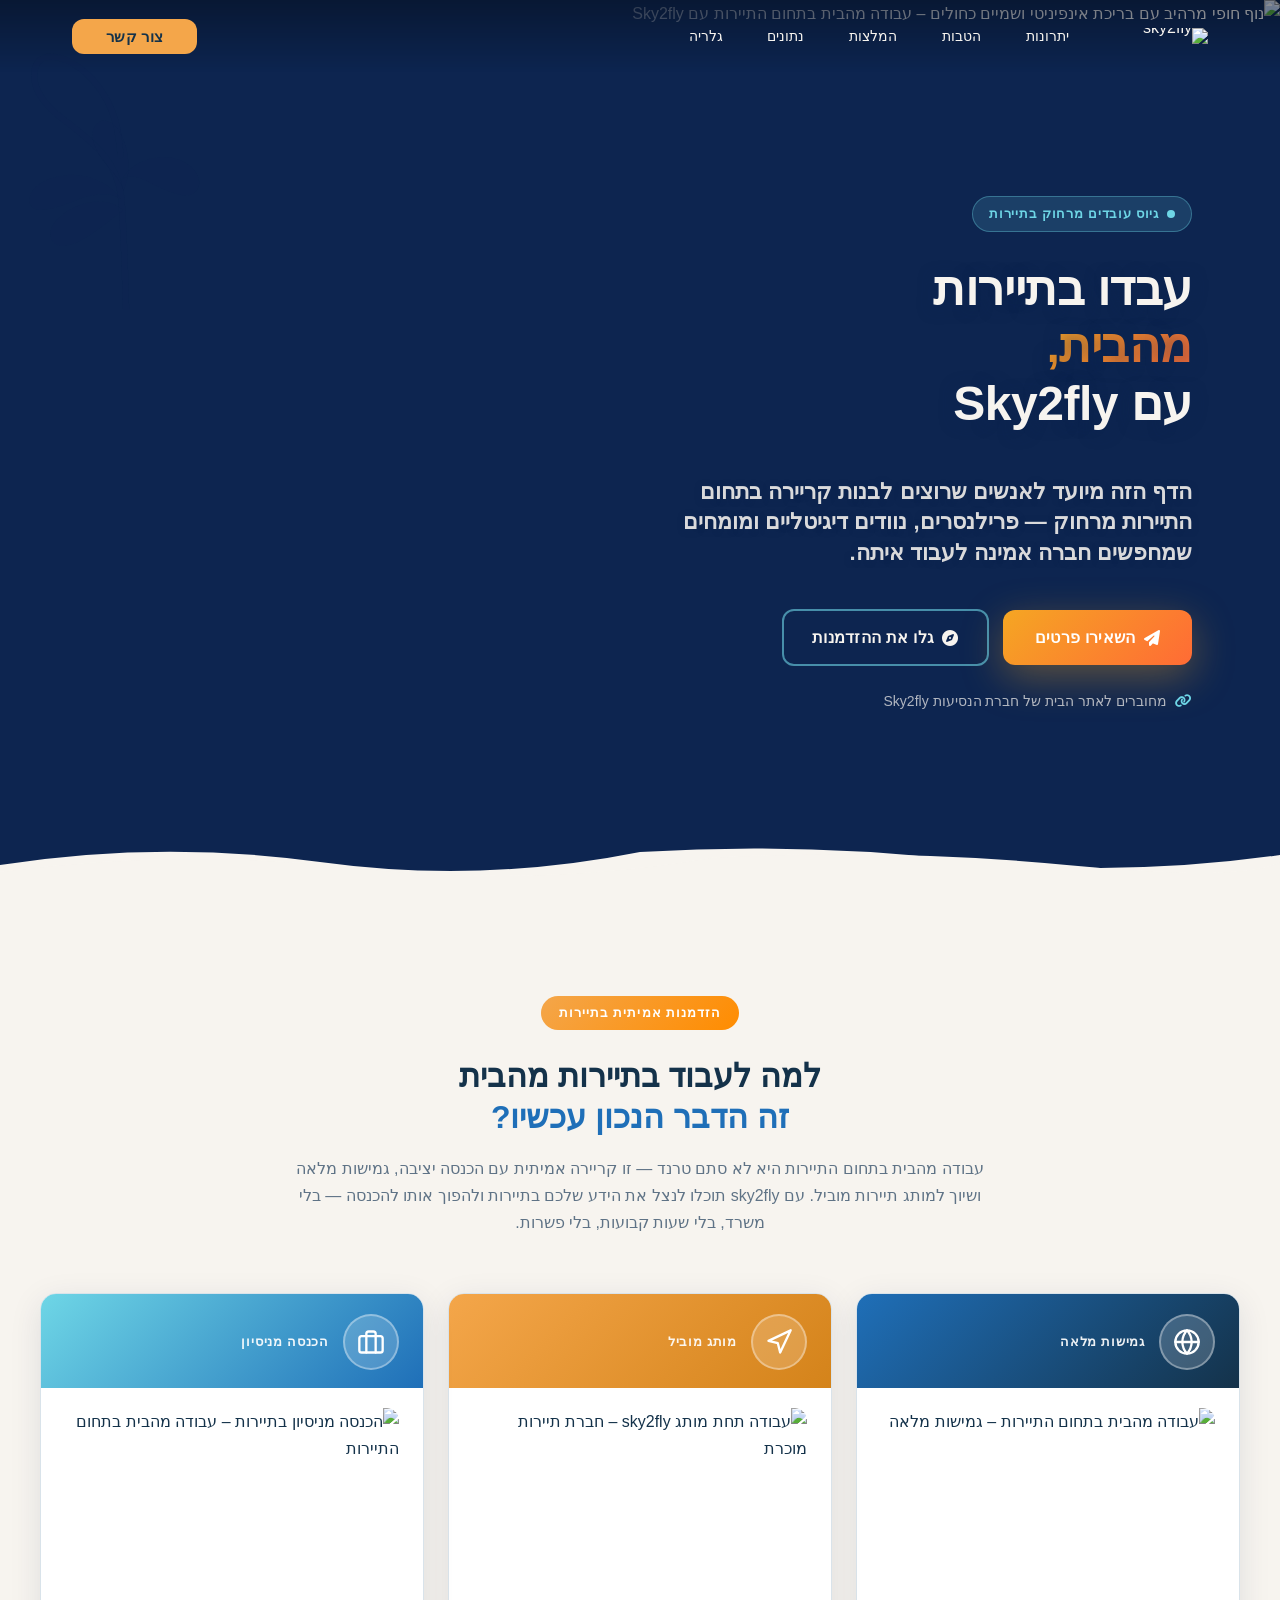
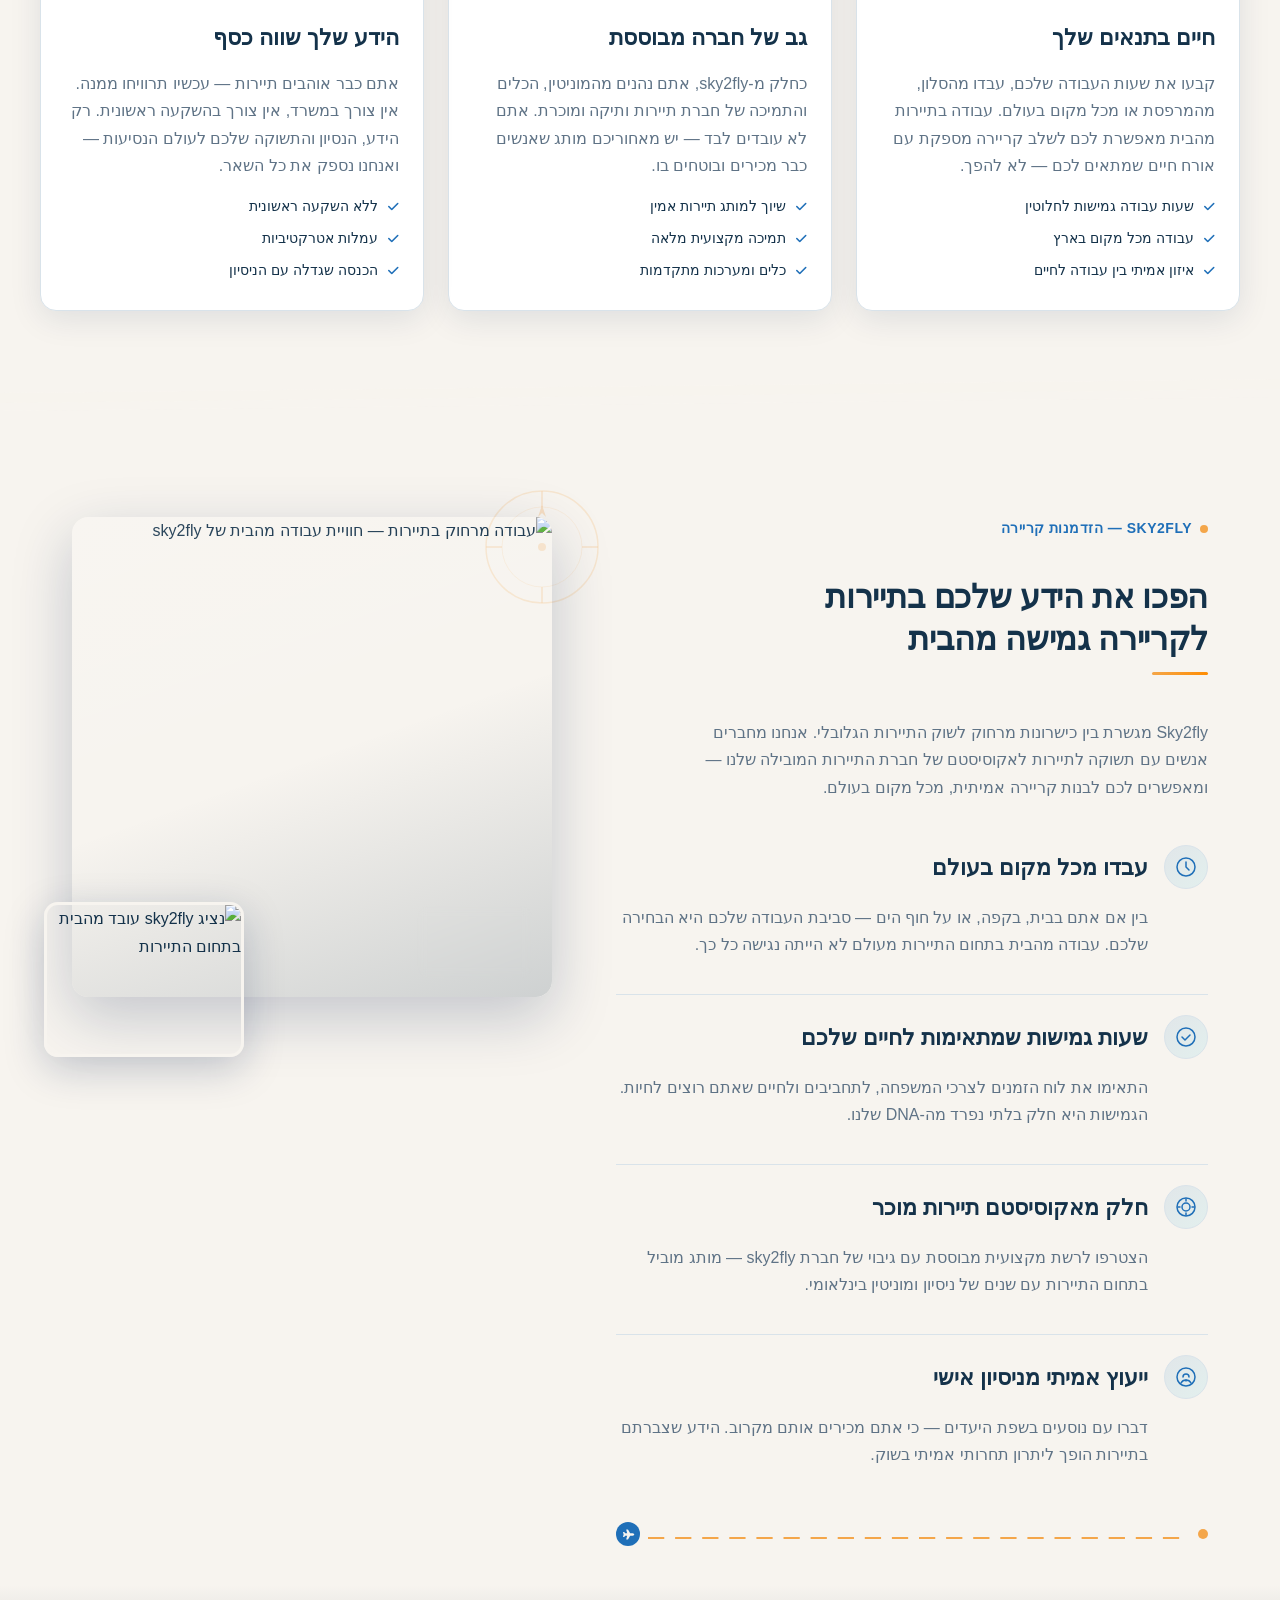
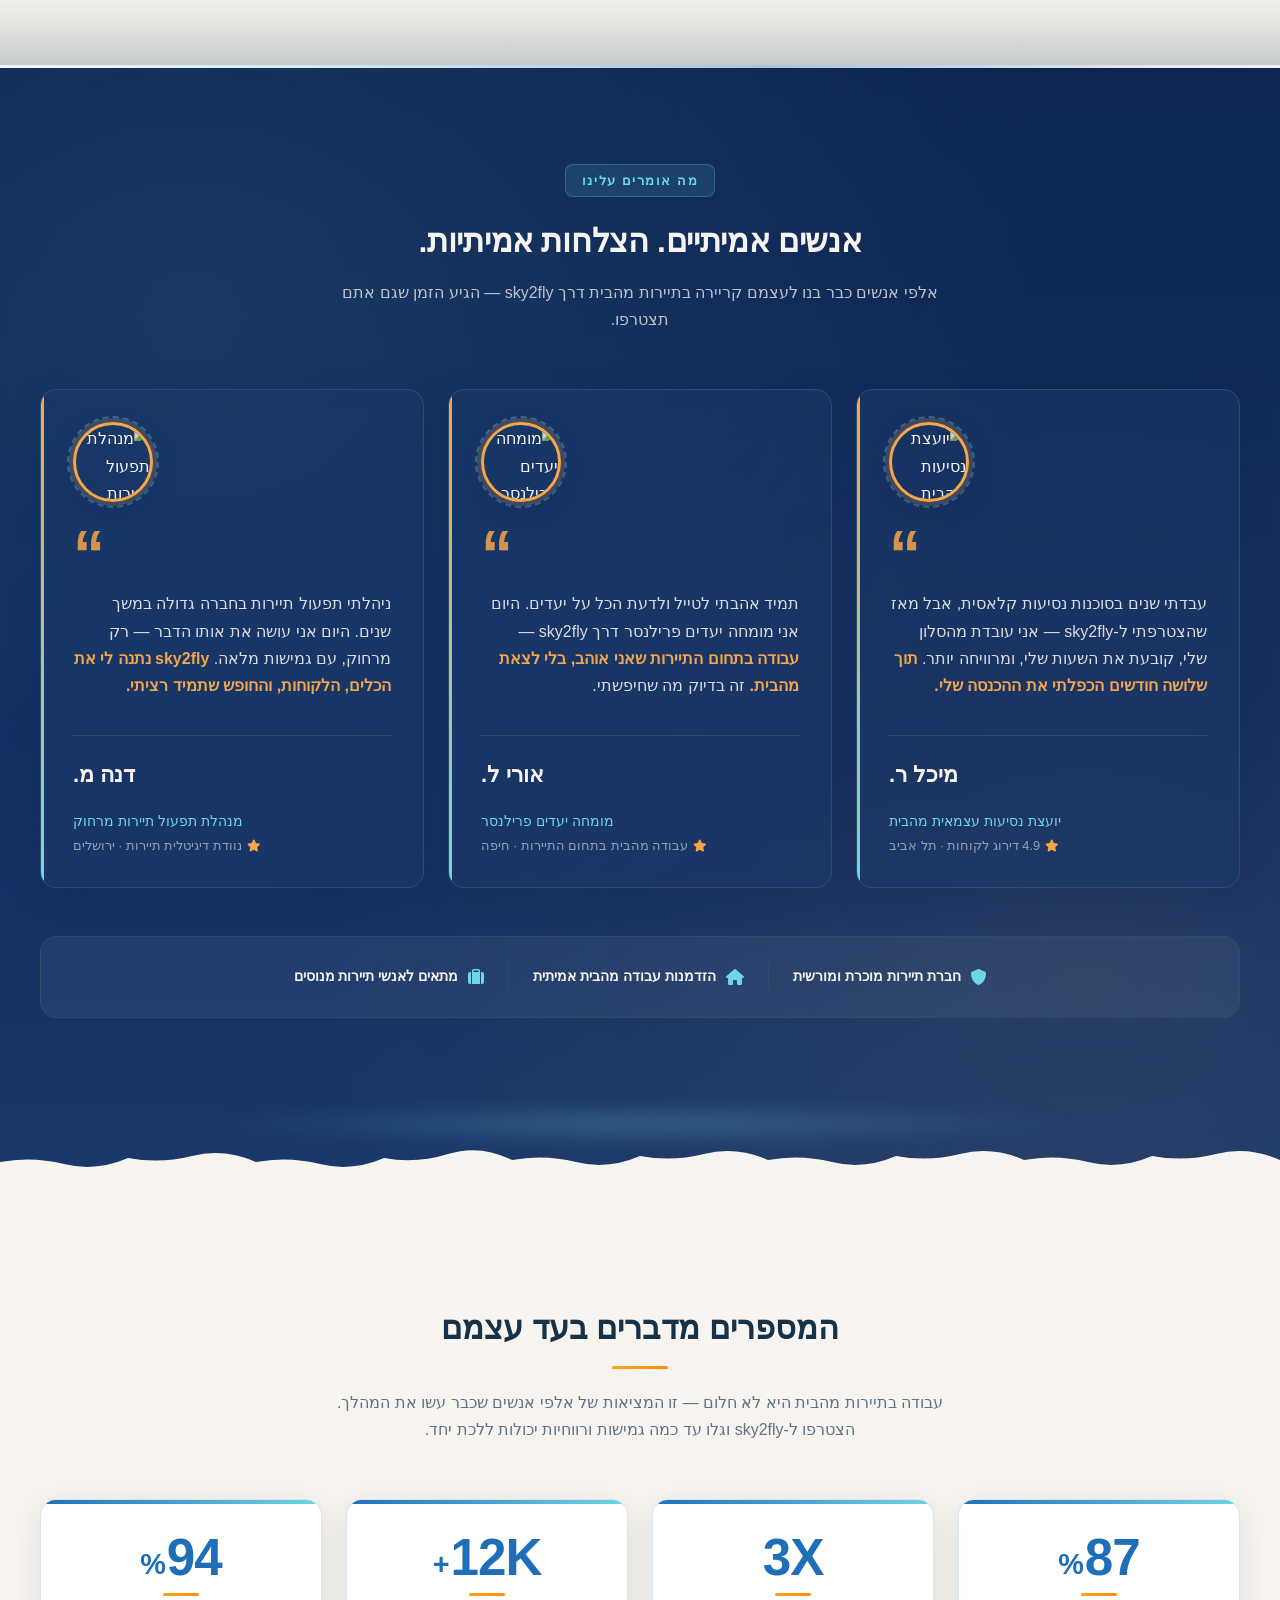
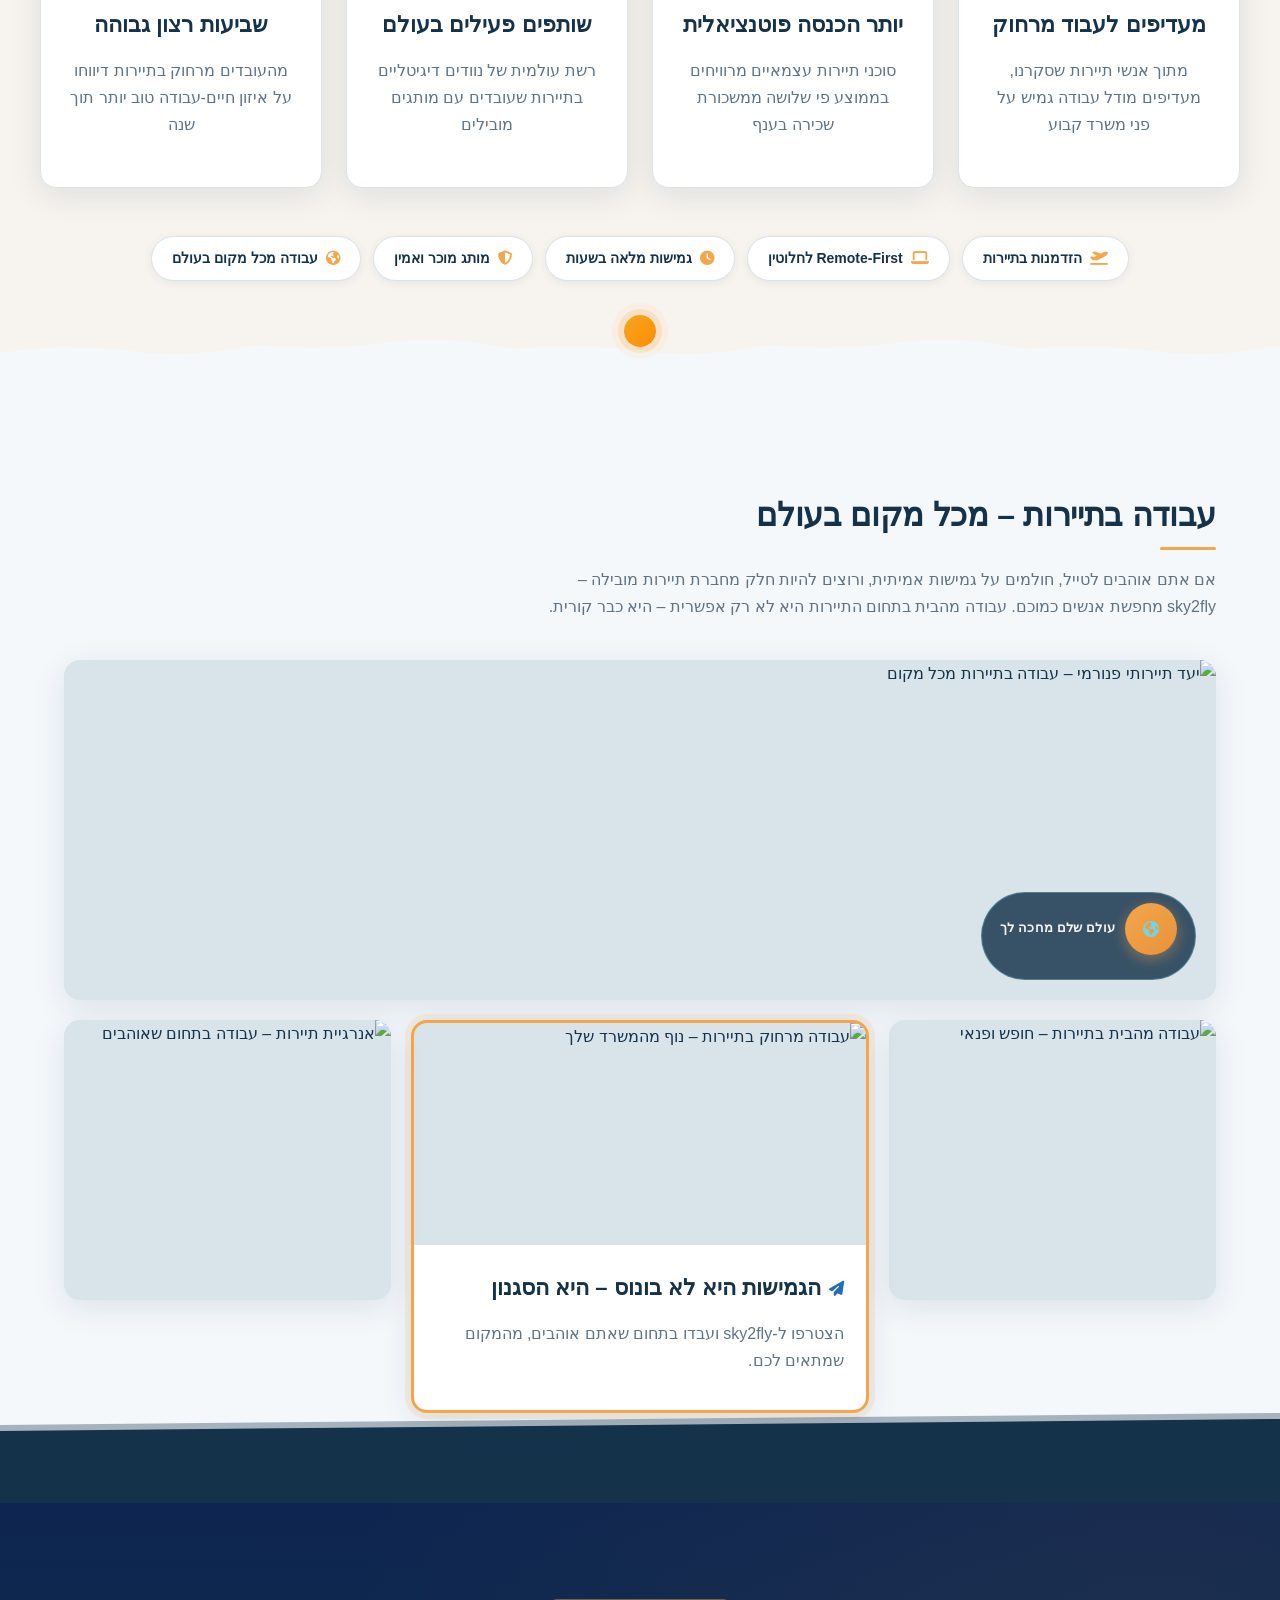
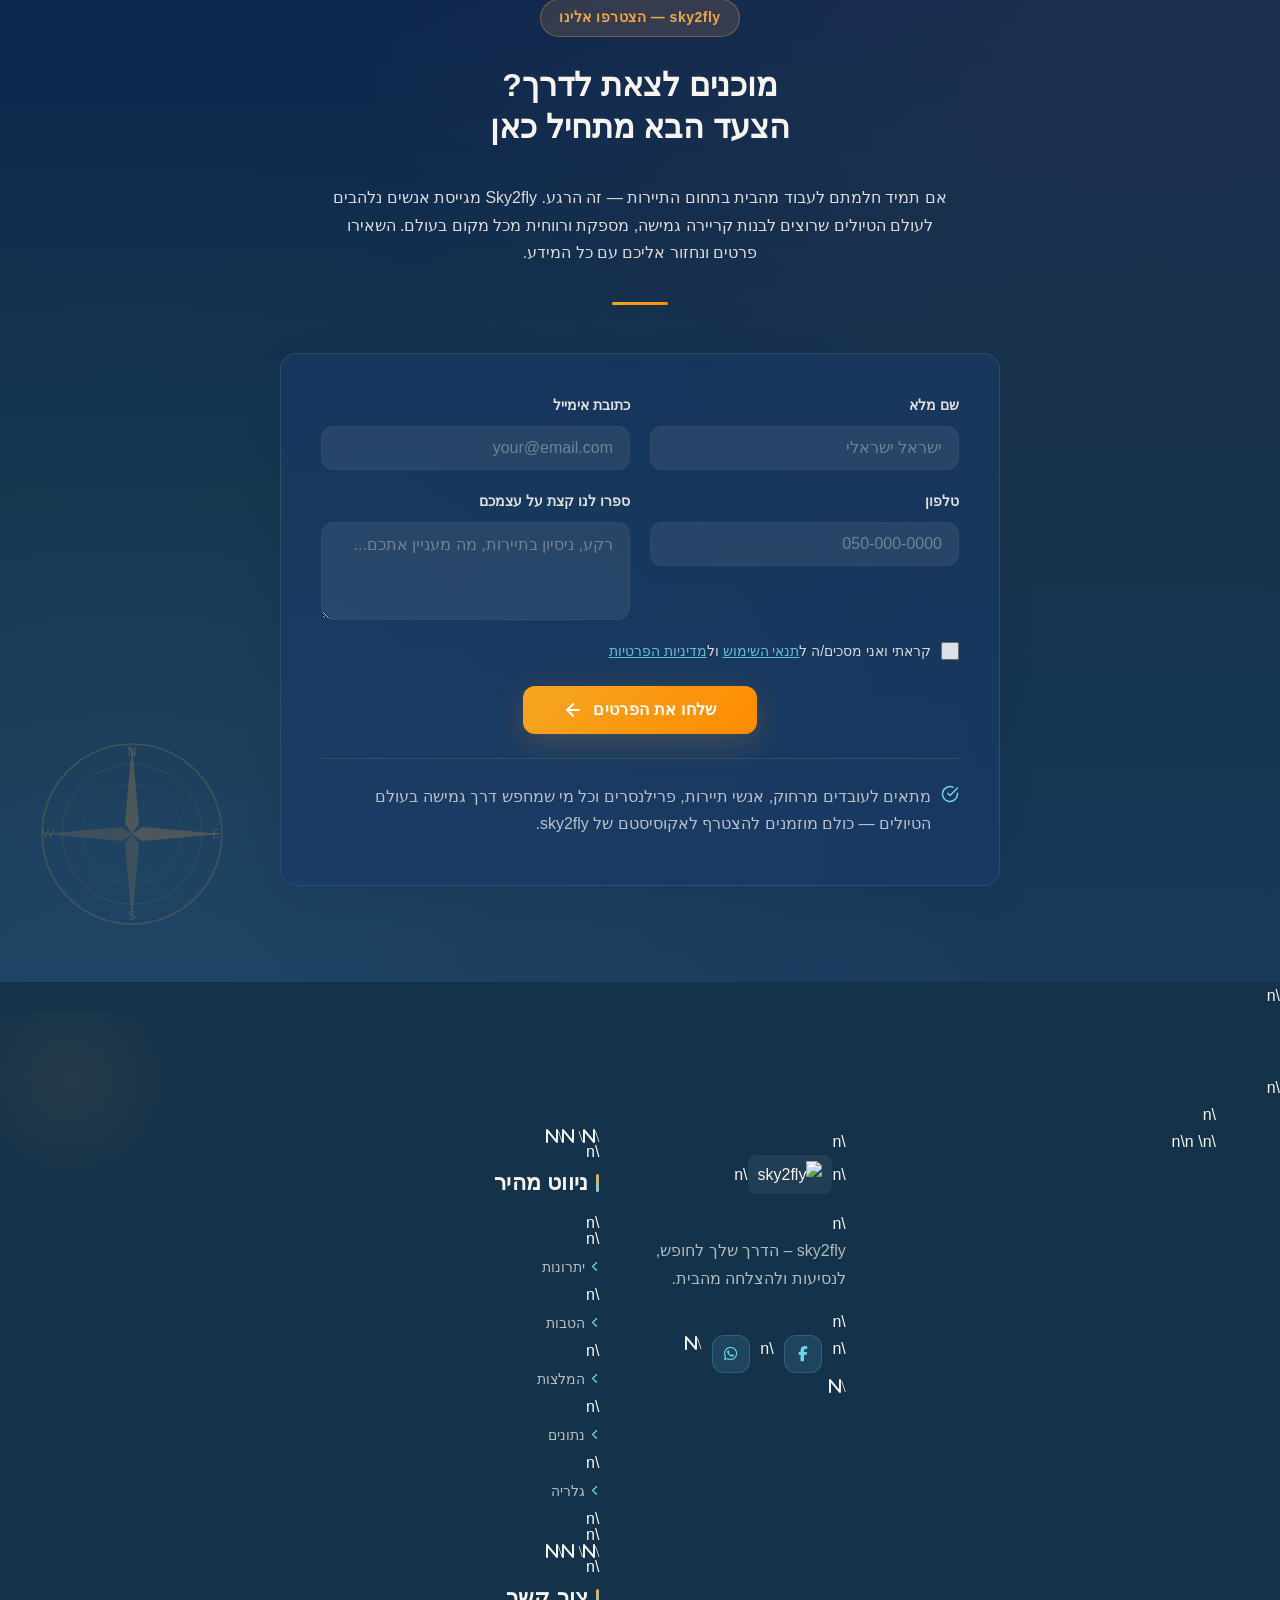
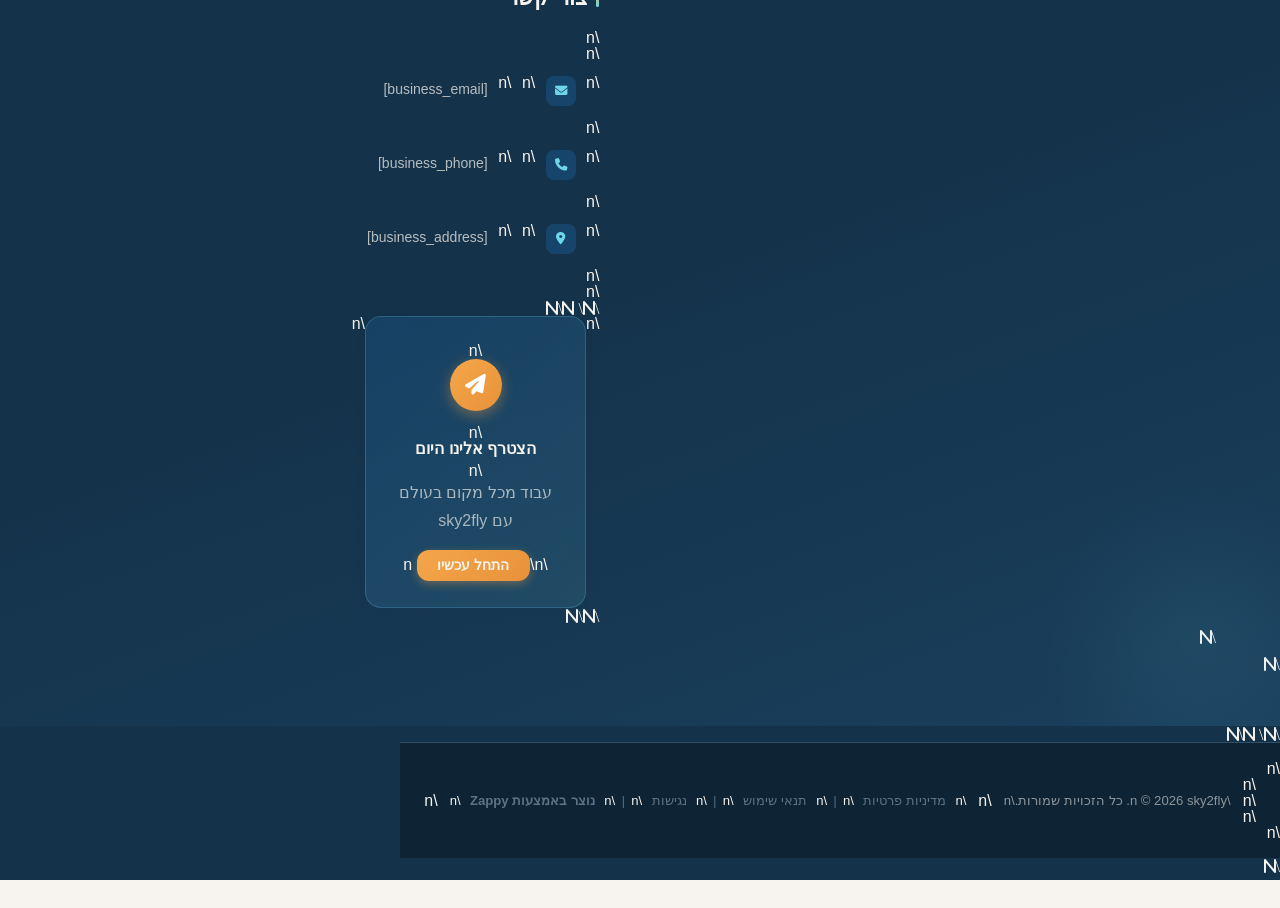
==== commit 88006863: "Background sync: Progressive GitHub Sync" ====
--- a/index.html
+++ b/index.html
@@ -352,7 +352,7 @@
   <div class="nav-container">
     <div class="nav-right-group"><div class="nav-brand">
       <a href="/" class="logo-link">
-        <img src="/assets/sky2fly-logo.webp" alt="sky2fly" class="logo">
+        <img src="/assets/sky2fly-logo-1777523421018-k08xrj.webp?v=1777523422014-qi65e9" alt="sky2fly" class="logo">
       </a>
     </div><ul class="nav-menu" id="navMenu"><li><a href="#features">יתרונות</a></li><li><a href="#benefits">הטבות</a></li><li><a href="#testimonials">המלצות</a></li><li><a href="#stats">נתונים</a></li><li><a href="#showcase">גלריה</a></li></ul></div>
 
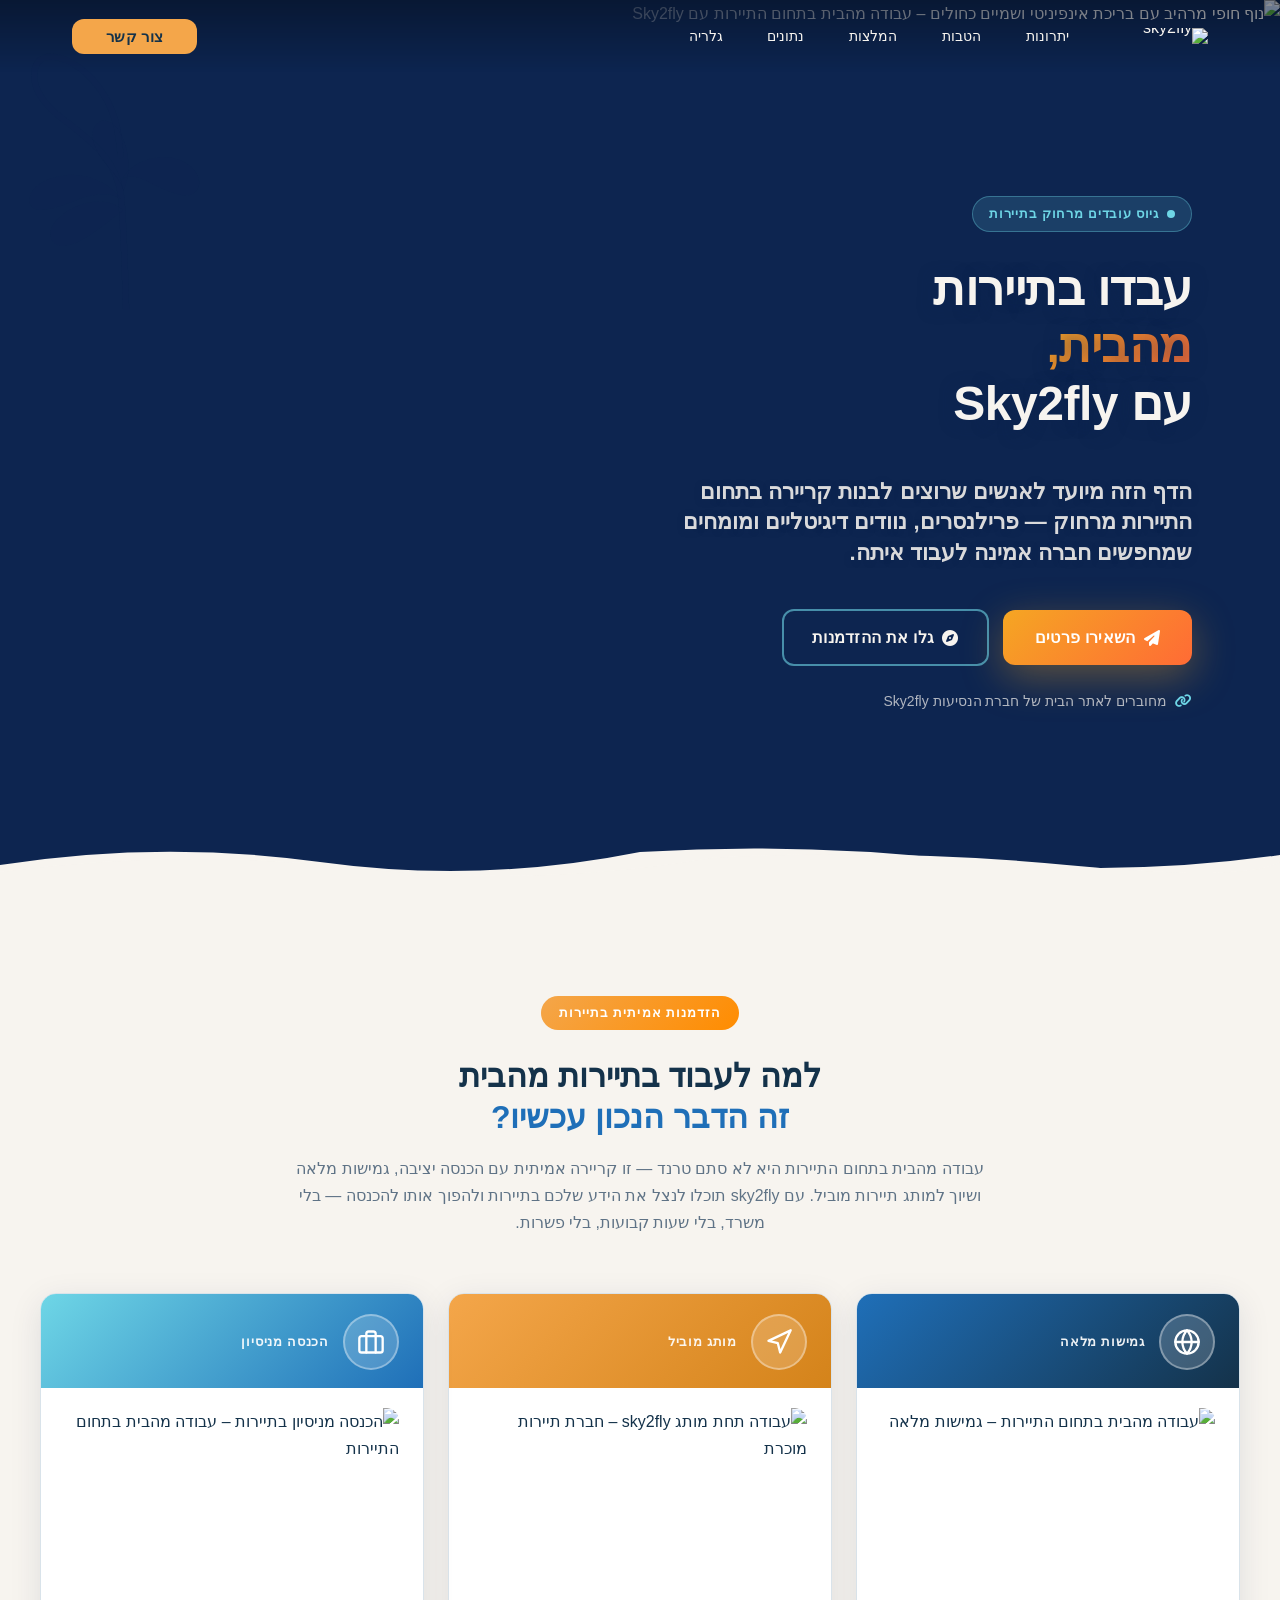
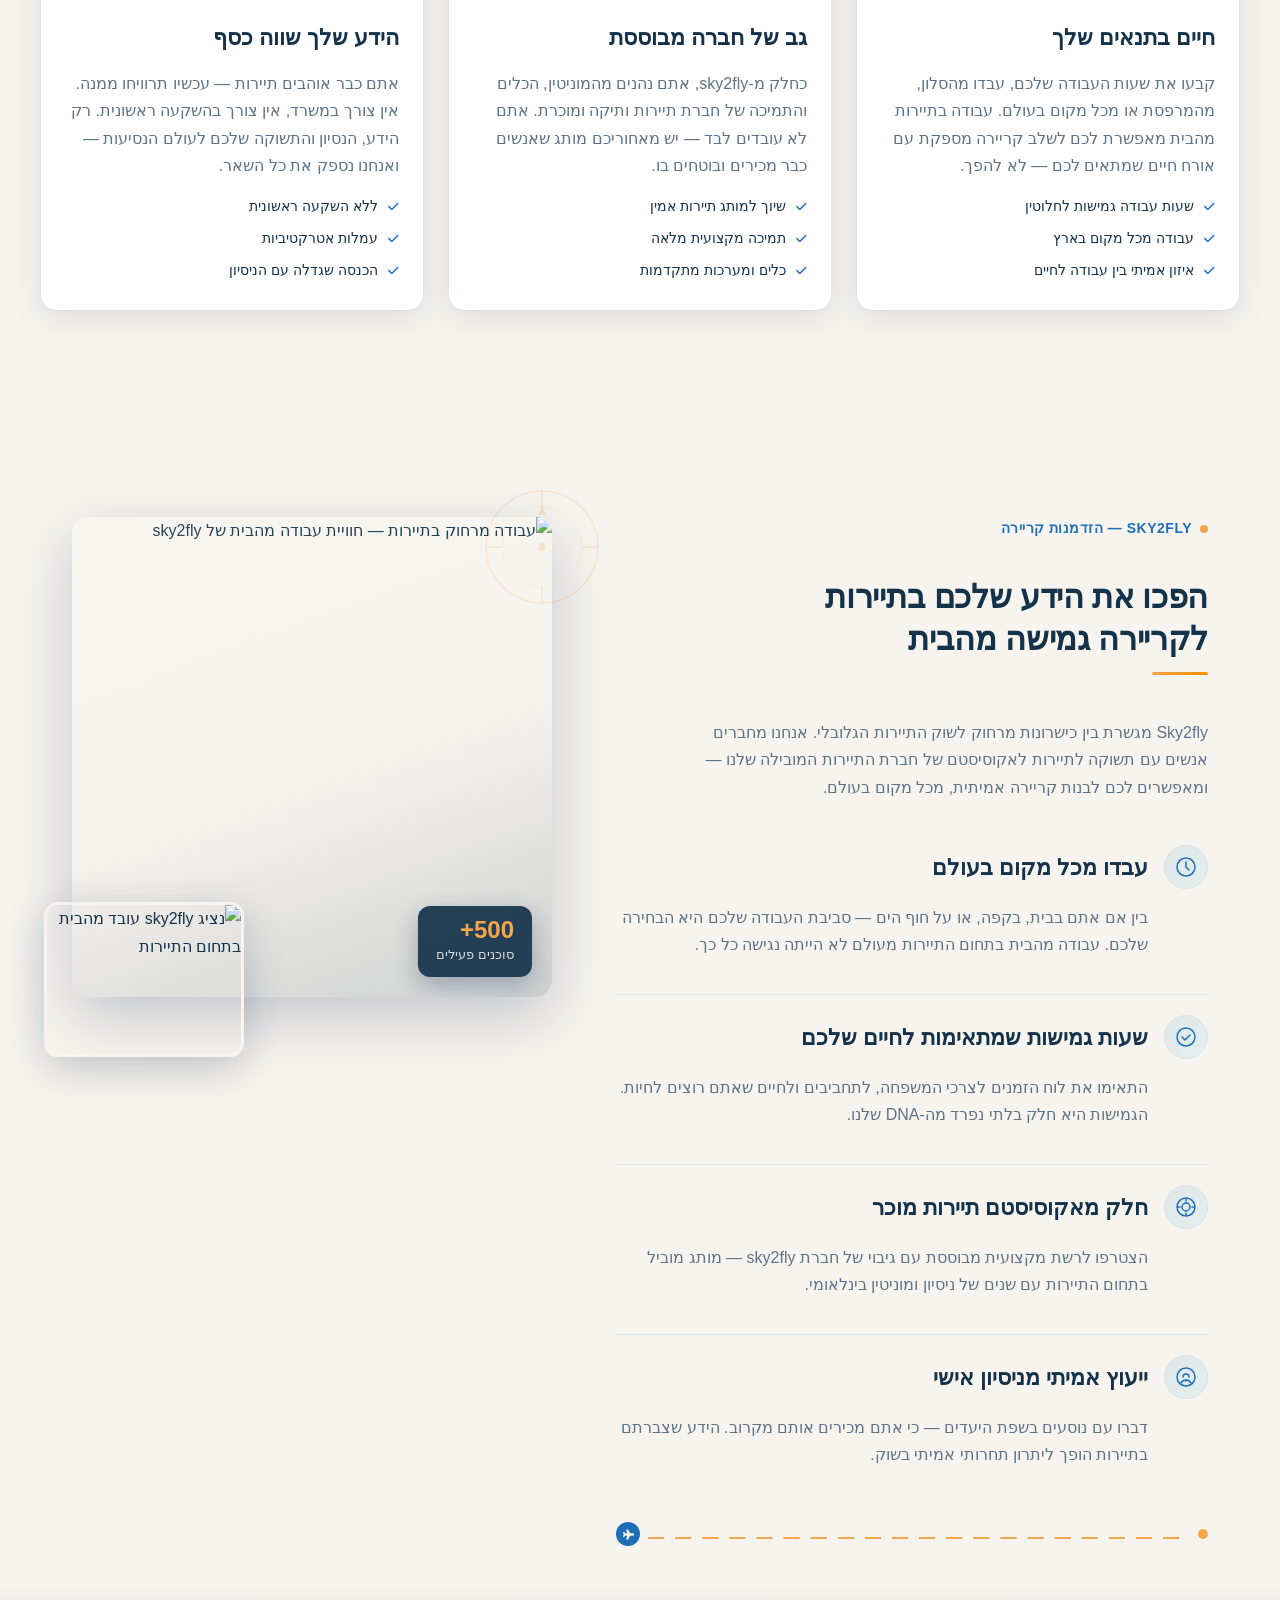
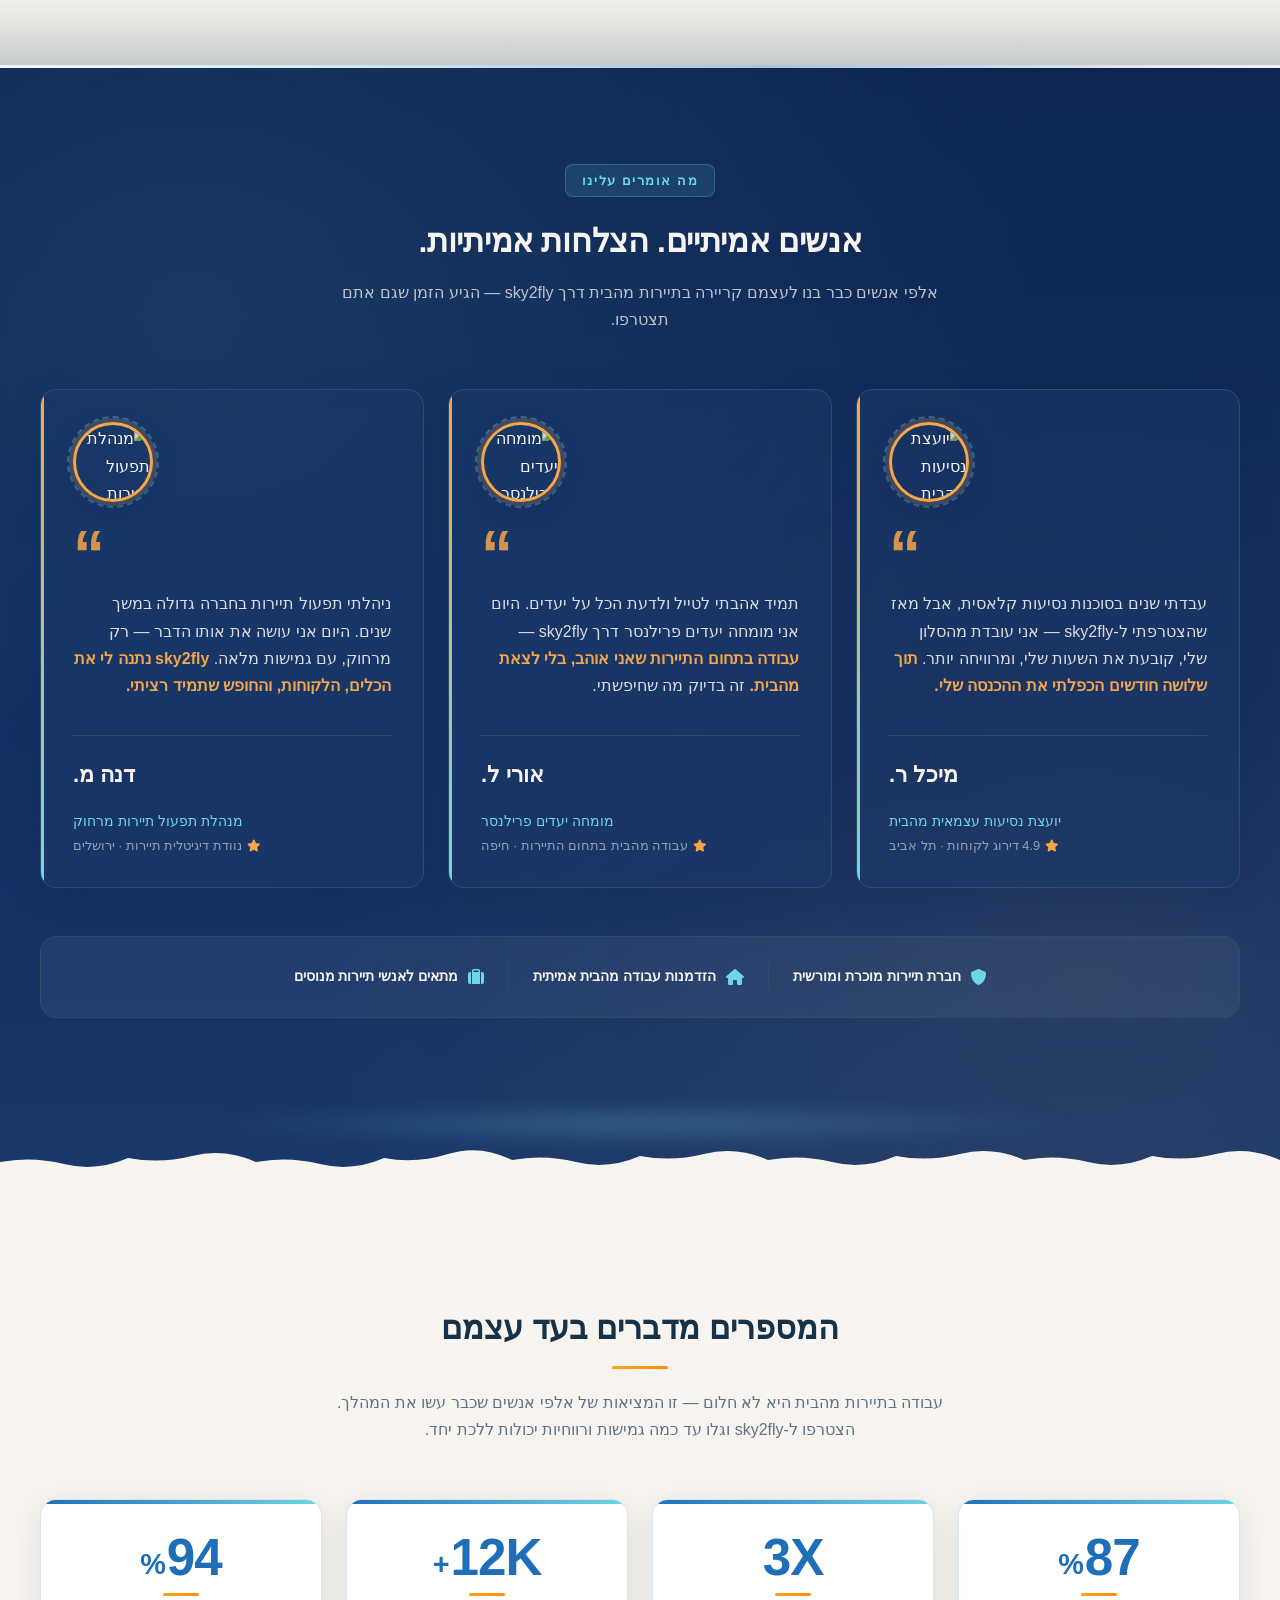
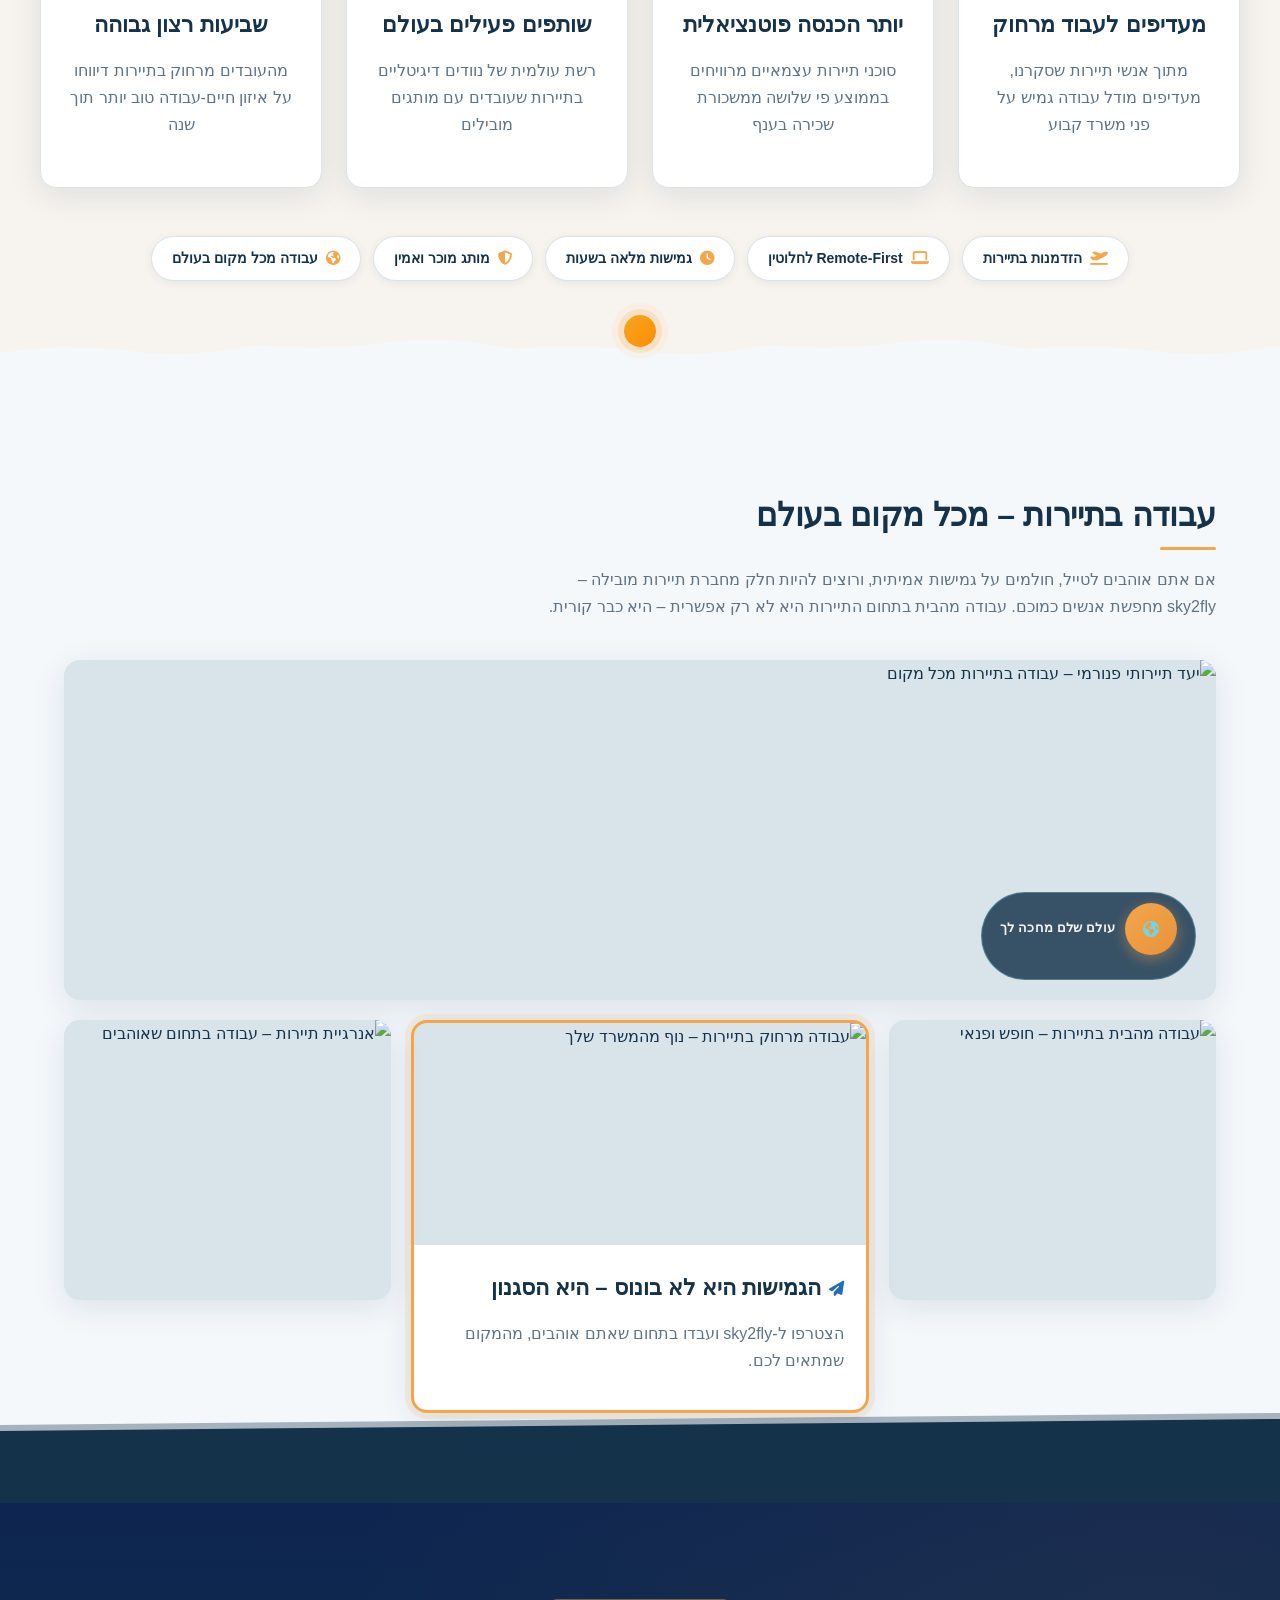
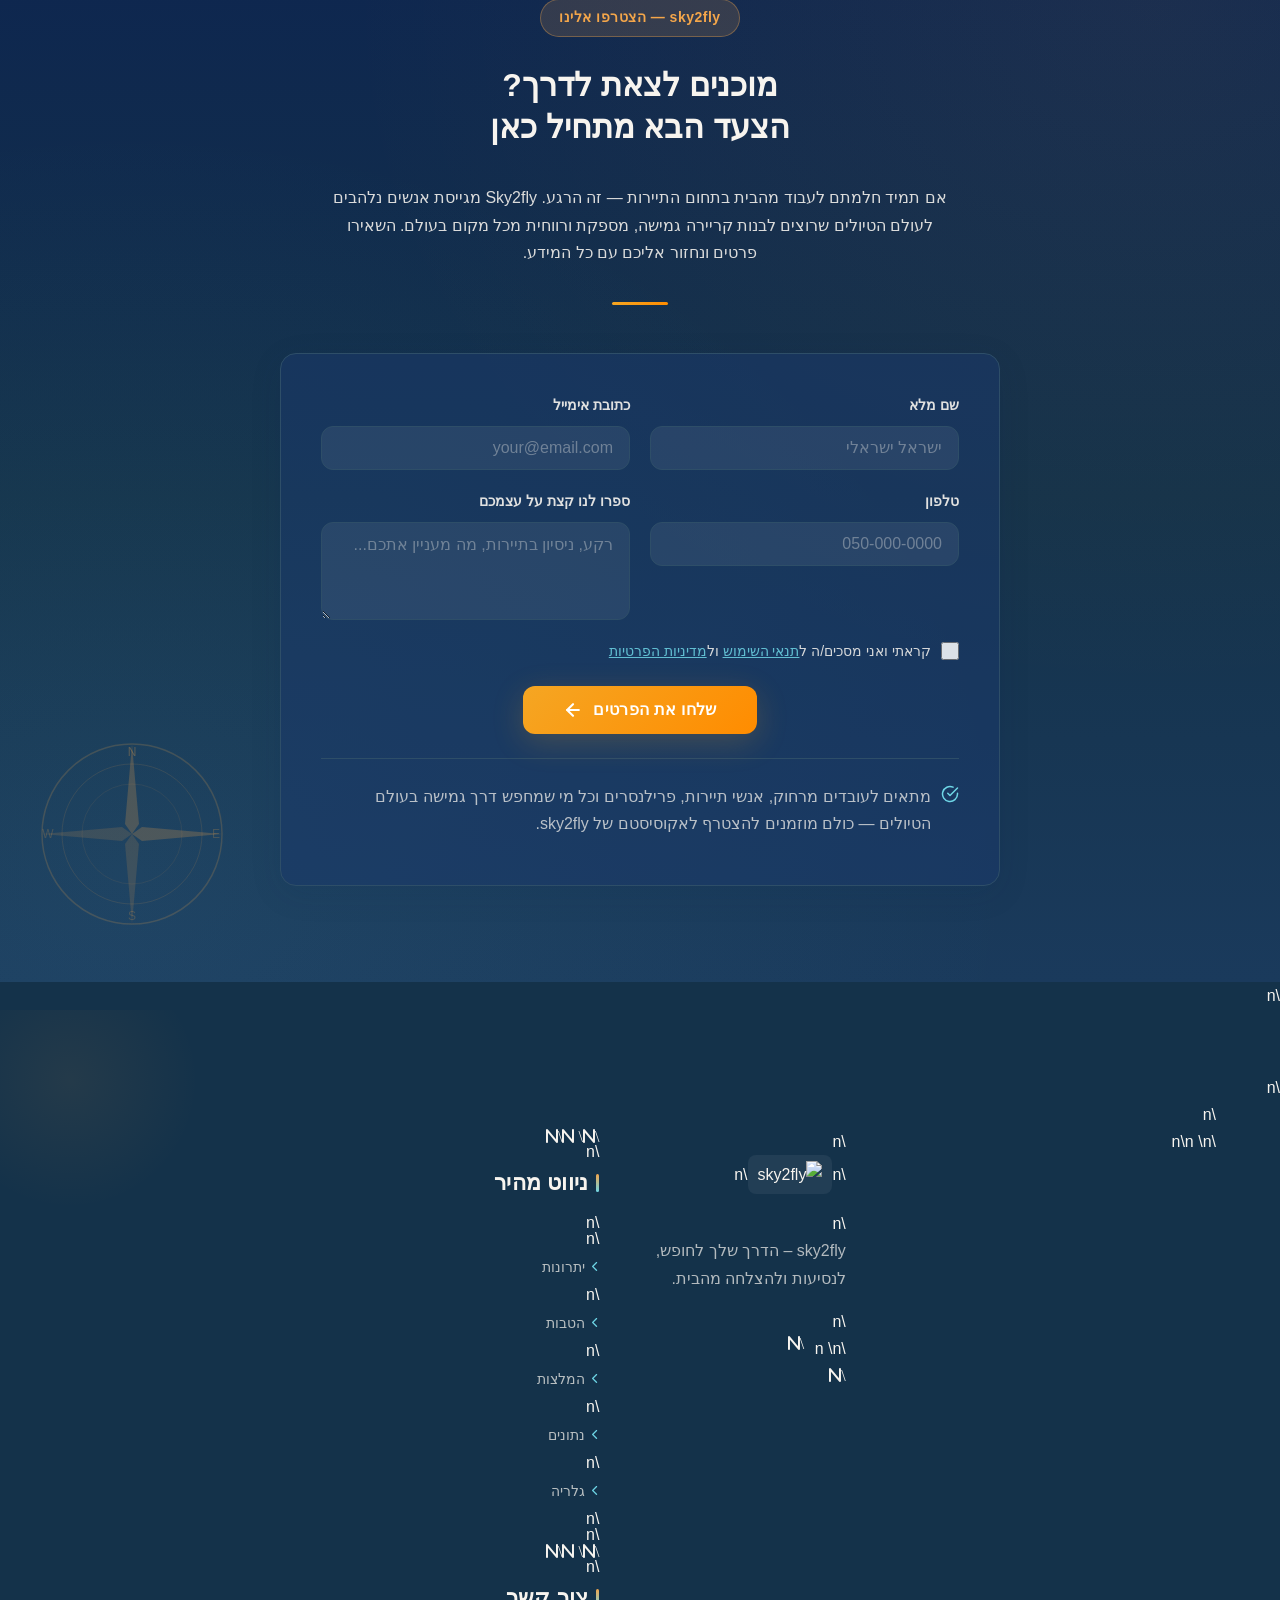
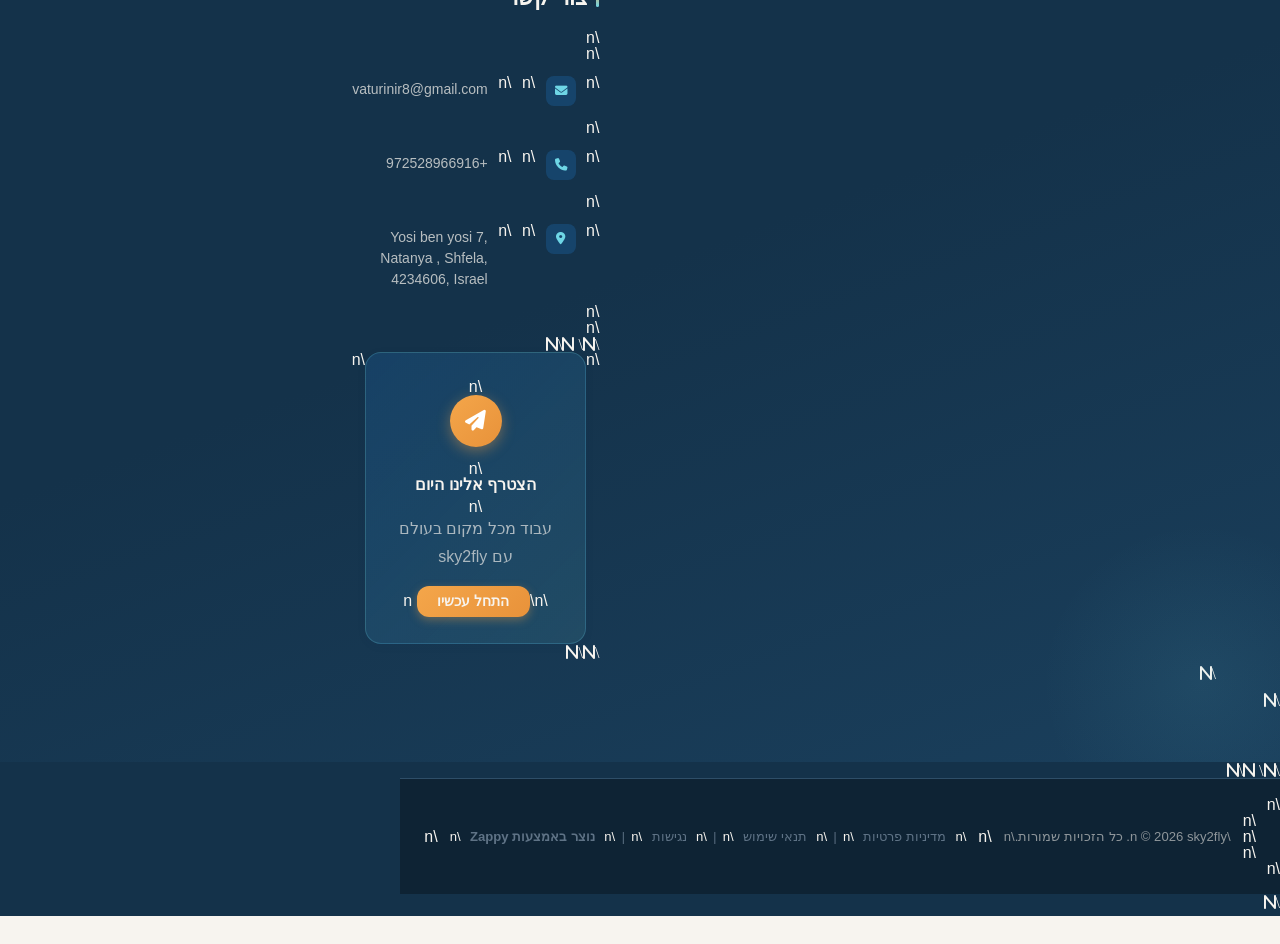
==== commit c4963702: "Background sync: Progressive GitHub Sync" ====
--- a/index.html
+++ b/index.html
@@ -343,7 +343,7 @@
     </svg>
   </button>
 
-  <button class="phone-header-btn" data-phone="[business_phone]" aria-label="Call">
+  <button class="phone-header-btn" data-phone="+972528966916" aria-label="Call">
     <svg width="20" height="20" viewBox="0 0 24 24" fill="currentColor">
       <path d="M22 16.92v3a2 2 0 0 1-2.18 2 19.79 19.79 0 0 1-8.63-3.07 19.5 19.5 0 0 1-6-6 19.79 19.79 0 0 1-3.07-8.67A2 2 0 0 1 4.11 2h3a2 2 0 0 1 2 1.72 12.84 12.84 0 0 0 .7 2.81 2 2 0 0 1-.45 2.11L8.09 9.91a16 16 0 0 0 6 6l1.27-1.27a2 2 0 0 1 2.11-.45 12.84 12.84 0 0 0 2.81.7A2 2 0 0 1 22 16.92z"></path>
     </svg>
@@ -746,7 +746,7 @@
         const phoneLinks = document.querySelectorAll('a[href^="tel:"]');
         const phoneNumber = phoneLinks.length > 0 
           ? phoneLinks[0].getAttribute('href').replace('tel:', '')
-          : '[business_phone]';
+          : '+972528966916';
         
         window.location.href = 'tel:' + phoneNumber;
         console.log('[Navbar] Phone button clicked');
@@ -1418,7 +1418,7 @@
 </section>
   </main>
   
-  <footer class="site-footer" dir="rtl">\n  <div class="footer-main">\n    <div class="footer-container">\n      <div class="footer-grid">\n\n        <!-- Company Info -->\n        <div class="footer-col footer-brand">\n          <div class="footer-logo-wrap">\n            <img src="/assets/sky2fly-logo.webp" alt="sky2fly" class="logo">\n          </div>\n          <p class="footer-tagline">sky2fly – הדרך שלך לחופש, לנסיעות ולהצלחה מהבית.</p>\n          <div class="footer-social">\n            <a href="[facebook_handle]" aria-label="Facebook"><i class="fab fa-facebook-f"></i></a>\n            <a href="[instagram_handle]" aria-label="Instagram"><i class="fab fa-instagram&quot;></i></a>\n            <a href=" [whatsapp_handle]'="" aria-label="WhatsApp"><i class="fab fa-whatsapp"></i></i></a><i class="fab fa-instagram&quot;></i></a>\n            <a href=" [whatsapp_handle]'="" aria-label="WhatsApp">\n          </i></div><i class="fab fa-instagram&quot;></i></a>\n            <a href=" [whatsapp_handle]'="" aria-label="WhatsApp">\n        </i></div><i class="fab fa-instagram&quot;></i></a>\n            <a href=" [whatsapp_handle]'="" aria-label="WhatsApp">\n\n        <!-- Quick Links -->\n        <div class="footer-col">\n          <h3 class="footer-heading"><span class="heading-accent"></span>ניווט מהיר</h3>\n          <ul class="footer-links">\n            <li><a href="#features"><i class="fas fa-chevron-left"></i>יתרונות</a></li>\n            <li><a href="#benefits"><i class="fas fa-chevron-left"></i>הטבות</a></li>\n            <li><a href="#testimonials"><i class="fas fa-chevron-left"></i>המלצות</a></li>\n            <li><a href="#stats"><i class="fas fa-chevron-left"></i>נתונים</a></li>\n            <li><a href="#showcase"><i class="fas fa-chevron-left"></i>גלריה</a></li>\n          </ul>\n        </div>\n\n        <!-- Contact Info -->\n        <div class="footer-col">\n          <h3 class="footer-heading"><span class="heading-accent"></span>צור קשר</h3>\n          <ul class="footer-contact">\n            <li>\n              <span class="contact-icon"><i class="fas fa-envelope"></i></span>\n              <span class="contact-text"><a href="mailto:[business_email]">[business_email]</a></span>\n            </li>\n            <li>\n              <span class="contact-icon"><i class="fas fa-phone"></i></span>\n              <span class="contact-text"><a href="tel:[business_phone]">[business_phone]</a></span>\n            </li>\n            <li><a href="/">\n              <span class="contact-icon"><i class="fas fa-map-marker-alt"></i></span>\n              <span class="contact-text">[business_address]</span>\n</a></li>\n          </ul>\n        </div>\n\n        <!-- Newsletter / CTA Badge -->\n        <div class="footer-col footer-cta-col">\n          <div class="footer-badge">\n            <div class="badge-icon"><i class="fas fa-paper-plane"></i></div>\n            <h4 class="badge-title">הצטרף אלינו היום</h4>\n            <p class="badge-text">עבוד מכל מקום בעולם עם sky2fly</p>\n            <a href="#features" class="badge-btn">התחל עכשיו</a>\n          </div>\n        </div>\n\n      </i></div><i class="fab fa-instagram&quot;></i></a>\n            <a href=" [whatsapp_handle]'="" aria-label="WhatsApp">\n    </i></div><i class="fab fa-instagram&quot;></i></a>\n            <a href=" [whatsapp_handle]'="" aria-label="WhatsApp">\n  </i></div><i class="fab fa-instagram&quot;></i></a>\n            <a href=" [whatsapp_handle]'="" aria-label="WhatsApp">\n\n  <!-- Bottom Bar -->\n  <div class="footer-bottom">\n    <div class="footer-container">\n      <div class="footer-bottom-inner">\n        <div class="footer-copyright">\n          © 2026 sky2fly. כל הזכויות שמורות.\n        </div>\n        <div class="footer-legal">\n          <a href="/privacy">מדיניות פרטיות</a>\n          <span class="legal-sep">|</span>\n          <a href="/terms">תנאי שימוש</a>\n          <span class="legal-sep">|</span>\n          <a href="/accessibility">נגישות</a>\n          <span class="legal-sep">|</span>\n          <a href="https://zappy5.com" target="_blank" class="zappy-attribution">נוצר באמצעות Zappy</a>\n        </div>\n      </div>\n    </div>\n  </div>\n</i></footer><i class="fab fa-instagram&quot;></i></a>\n            <a href=" [whatsapp_handle]'="" aria-label="WhatsApp">
+  <footer class="site-footer" dir="rtl">\n  <div class="footer-main">\n    <div class="footer-container">\n      <div class="footer-grid">\n\n        <!-- Company Info -->\n        <div class="footer-col footer-brand">\n          <div class="footer-logo-wrap">\n            <img src="/assets/sky2fly-logo.webp" alt="sky2fly" class="logo">\n          </div>\n          <p class="footer-tagline">sky2fly – הדרך שלך לחופש, לנסיעות ולהצלחה מהבית.</p>\n          <div class="footer-social">\n            <a href="#" aria-label="Facebook" style="display:none !important;"><i class="fab fa-facebook-f"></i></a>\n            <a href="#" aria-label="Instagram" style="display:none !important;"><i class="fab fa-instagram&quot;></i></a>\n            <a href=" [whatsapp_handle]'="" aria-label="WhatsApp"><i class="fab fa-whatsapp"></i></i></a><i class="fab fa-instagram&quot;></i></a>\n            <a href=" [whatsapp_handle]'="" aria-label="WhatsApp">\n          </i></div><i class="fab fa-instagram&quot;></i></a>\n            <a href=" [whatsapp_handle]'="" aria-label="WhatsApp">\n        </i></div><i class="fab fa-instagram&quot;></i></a>\n            <a href=" [whatsapp_handle]'="" aria-label="WhatsApp">\n\n        <!-- Quick Links -->\n        <div class="footer-col">\n          <h3 class="footer-heading"><span class="heading-accent"></span>ניווט מהיר</h3>\n          <ul class="footer-links">\n            <li><a href="#features"><i class="fas fa-chevron-left"></i>יתרונות</a></li>\n            <li><a href="#benefits"><i class="fas fa-chevron-left"></i>הטבות</a></li>\n            <li><a href="#testimonials"><i class="fas fa-chevron-left"></i>המלצות</a></li>\n            <li><a href="#stats"><i class="fas fa-chevron-left"></i>נתונים</a></li>\n            <li><a href="#showcase"><i class="fas fa-chevron-left"></i>גלריה</a></li>\n          </ul>\n        </div>\n\n        <!-- Contact Info -->\n        <div class="footer-col">\n          <h3 class="footer-heading"><span class="heading-accent"></span>צור קשר</h3>\n          <ul class="footer-contact">\n            <li>\n              <span class="contact-icon"><i class="fas fa-envelope"></i></span>\n              <span class="contact-text"><a href="mailto:vaturinir8@gmail.com">vaturinir8@gmail.com</a></span>\n            </li>\n            <li>\n              <span class="contact-icon"><i class="fas fa-phone"></i></span>\n              <span class="contact-text"><a href="tel:+972528966916">+972528966916</a></span>\n            </li>\n            <li><a href="/">\n              <span class="contact-icon"><i class="fas fa-map-marker-alt"></i></span>\n              <span class="contact-text">Yosi ben yosi 7, Natanya , Shfela, 4234606, Israel </span>\n</a></li>\n          </ul>\n        </div>\n\n        <!-- Newsletter / CTA Badge -->\n        <div class="footer-col footer-cta-col">\n          <div class="footer-badge">\n            <div class="badge-icon"><i class="fas fa-paper-plane"></i></div>\n            <h4 class="badge-title">הצטרף אלינו היום</h4>\n            <p class="badge-text">עבוד מכל מקום בעולם עם sky2fly</p>\n            <a href="#features" class="badge-btn">התחל עכשיו</a>\n          </div>\n        </div>\n\n      </i></div><i class="fab fa-instagram&quot;></i></a>\n            <a href=" [whatsapp_handle]'="" aria-label="WhatsApp">\n    </i></div><i class="fab fa-instagram&quot;></i></a>\n            <a href=" [whatsapp_handle]'="" aria-label="WhatsApp">\n  </i></div><i class="fab fa-instagram&quot;></i></a>\n            <a href=" [whatsapp_handle]'="" aria-label="WhatsApp">\n\n  <!-- Bottom Bar -->\n  <div class="footer-bottom">\n    <div class="footer-container">\n      <div class="footer-bottom-inner">\n        <div class="footer-copyright">\n          © 2026 sky2fly. כל הזכויות שמורות.\n        </div>\n        <div class="footer-legal">\n          <a href="/privacy">מדיניות פרטיות</a>\n          <span class="legal-sep">|</span>\n          <a href="/terms">תנאי שימוש</a>\n          <span class="legal-sep">|</span>\n          <a href="/accessibility">נגישות</a>\n          <span class="legal-sep">|</span>\n          <a href="https://zappy5.com" target="_blank" class="zappy-attribution">נוצר באמצעות Zappy</a>\n        </div>\n      </div>\n    </div>\n  </div>\n</i></footer><i class="fab fa-instagram&quot;></i></a>\n            <a href=" [whatsapp_handle]'="" aria-label="WhatsApp">
   
   <a href="https://wa.me/[whatsapp_handle]" class="whatsapp-float" aria-label="WhatsApp">
     <i class="fab fa-whatsapp"></i>
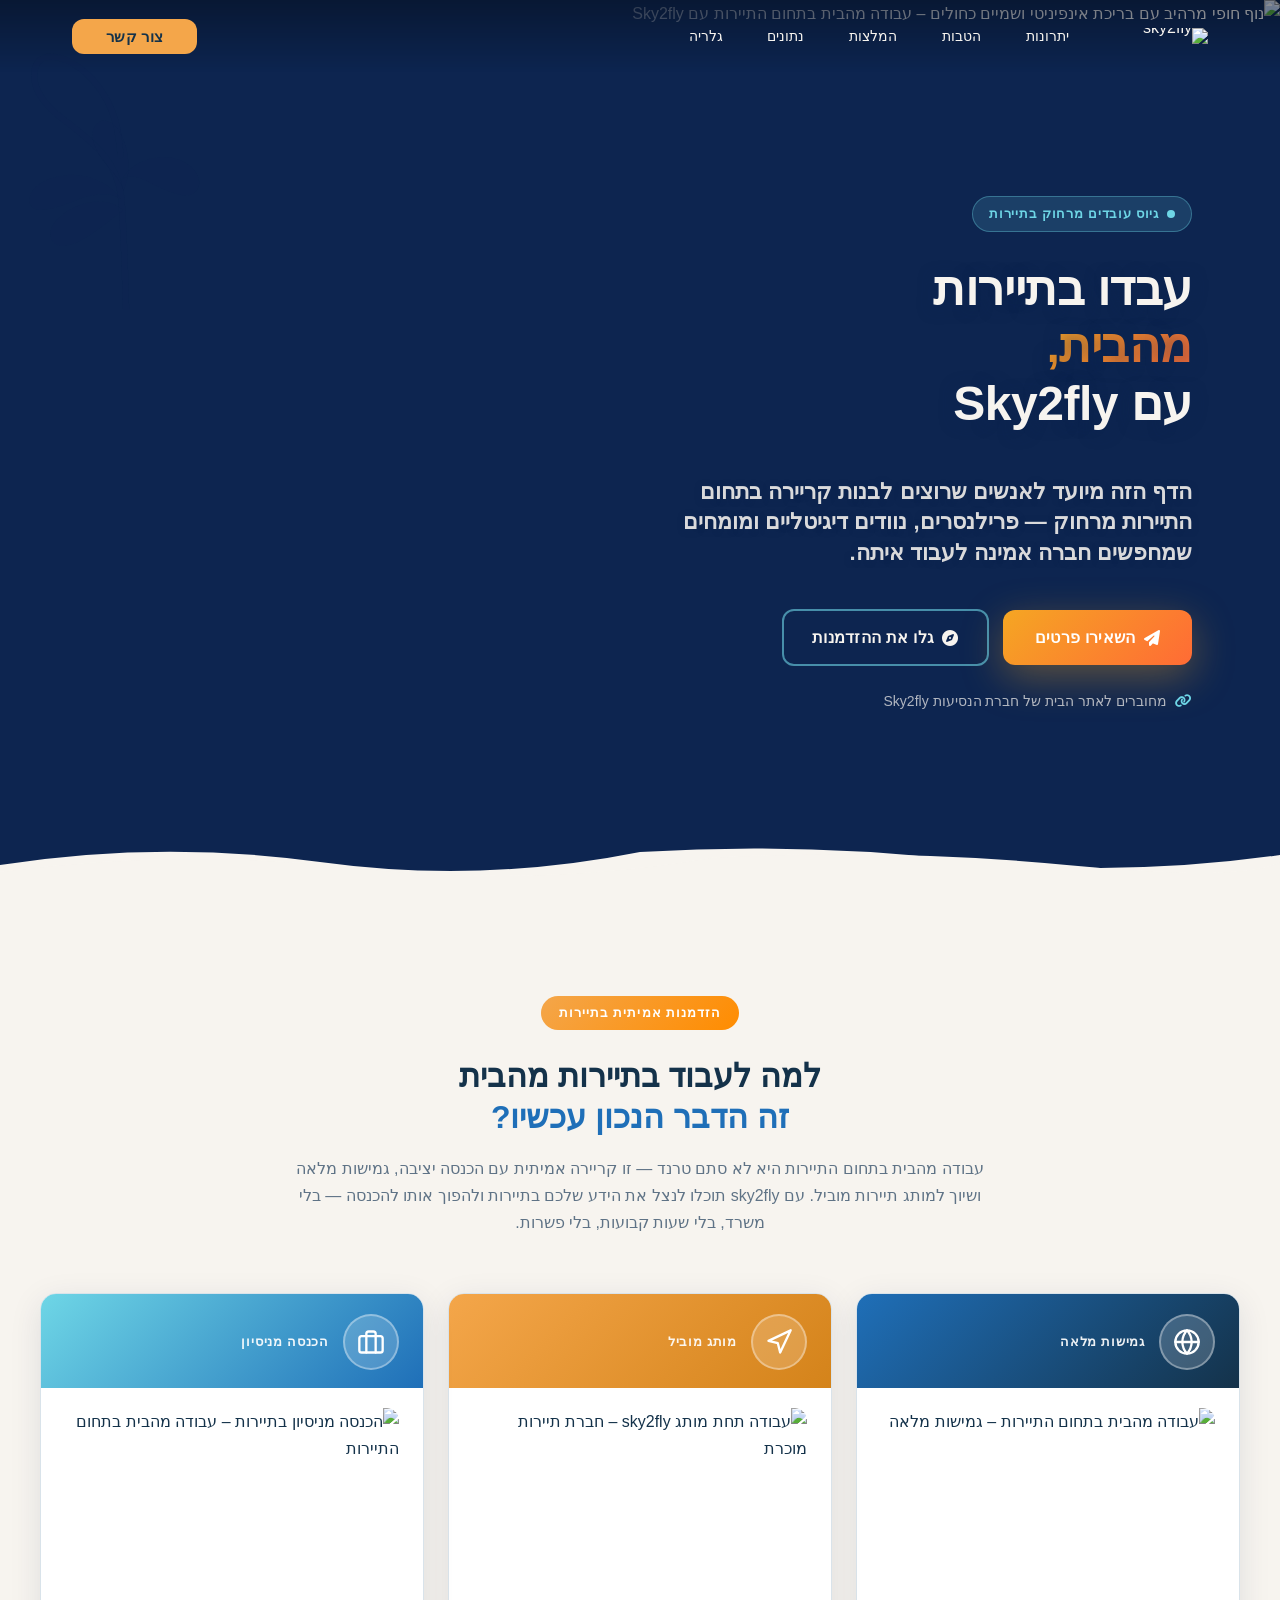
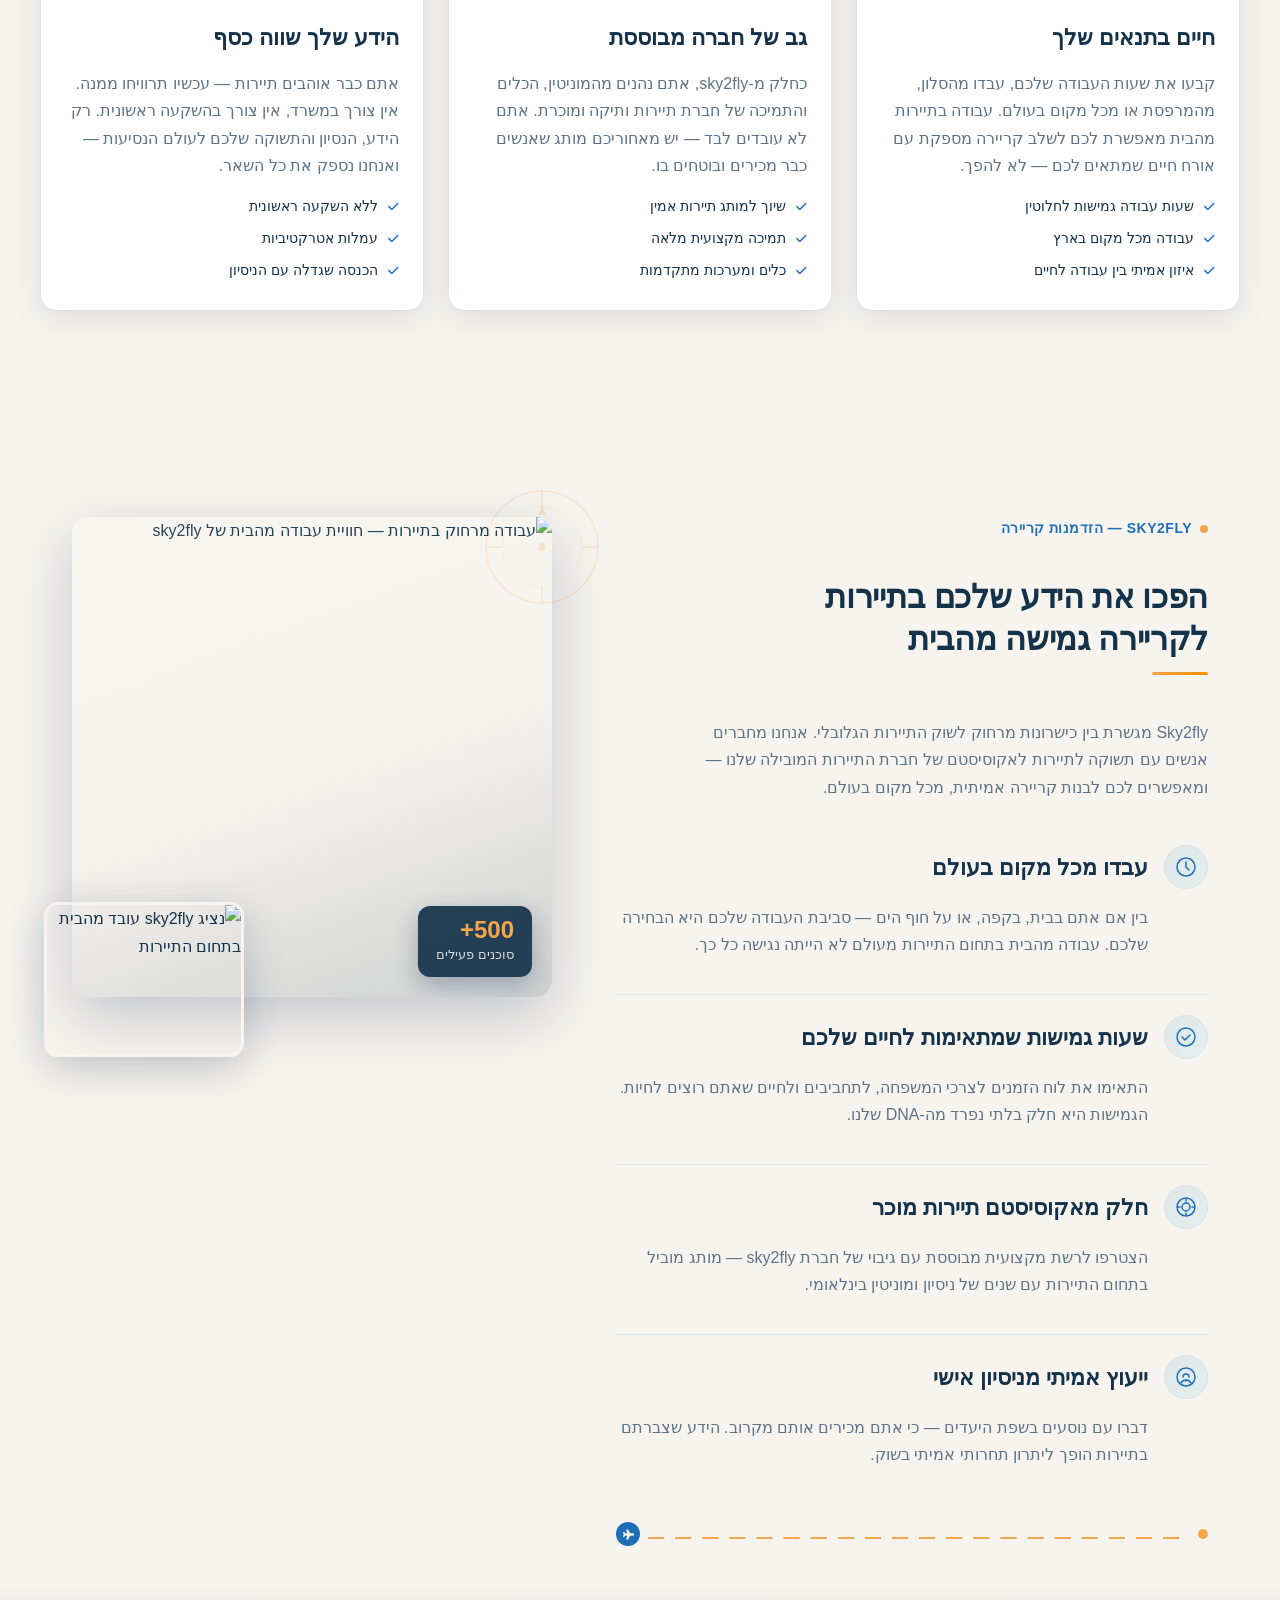
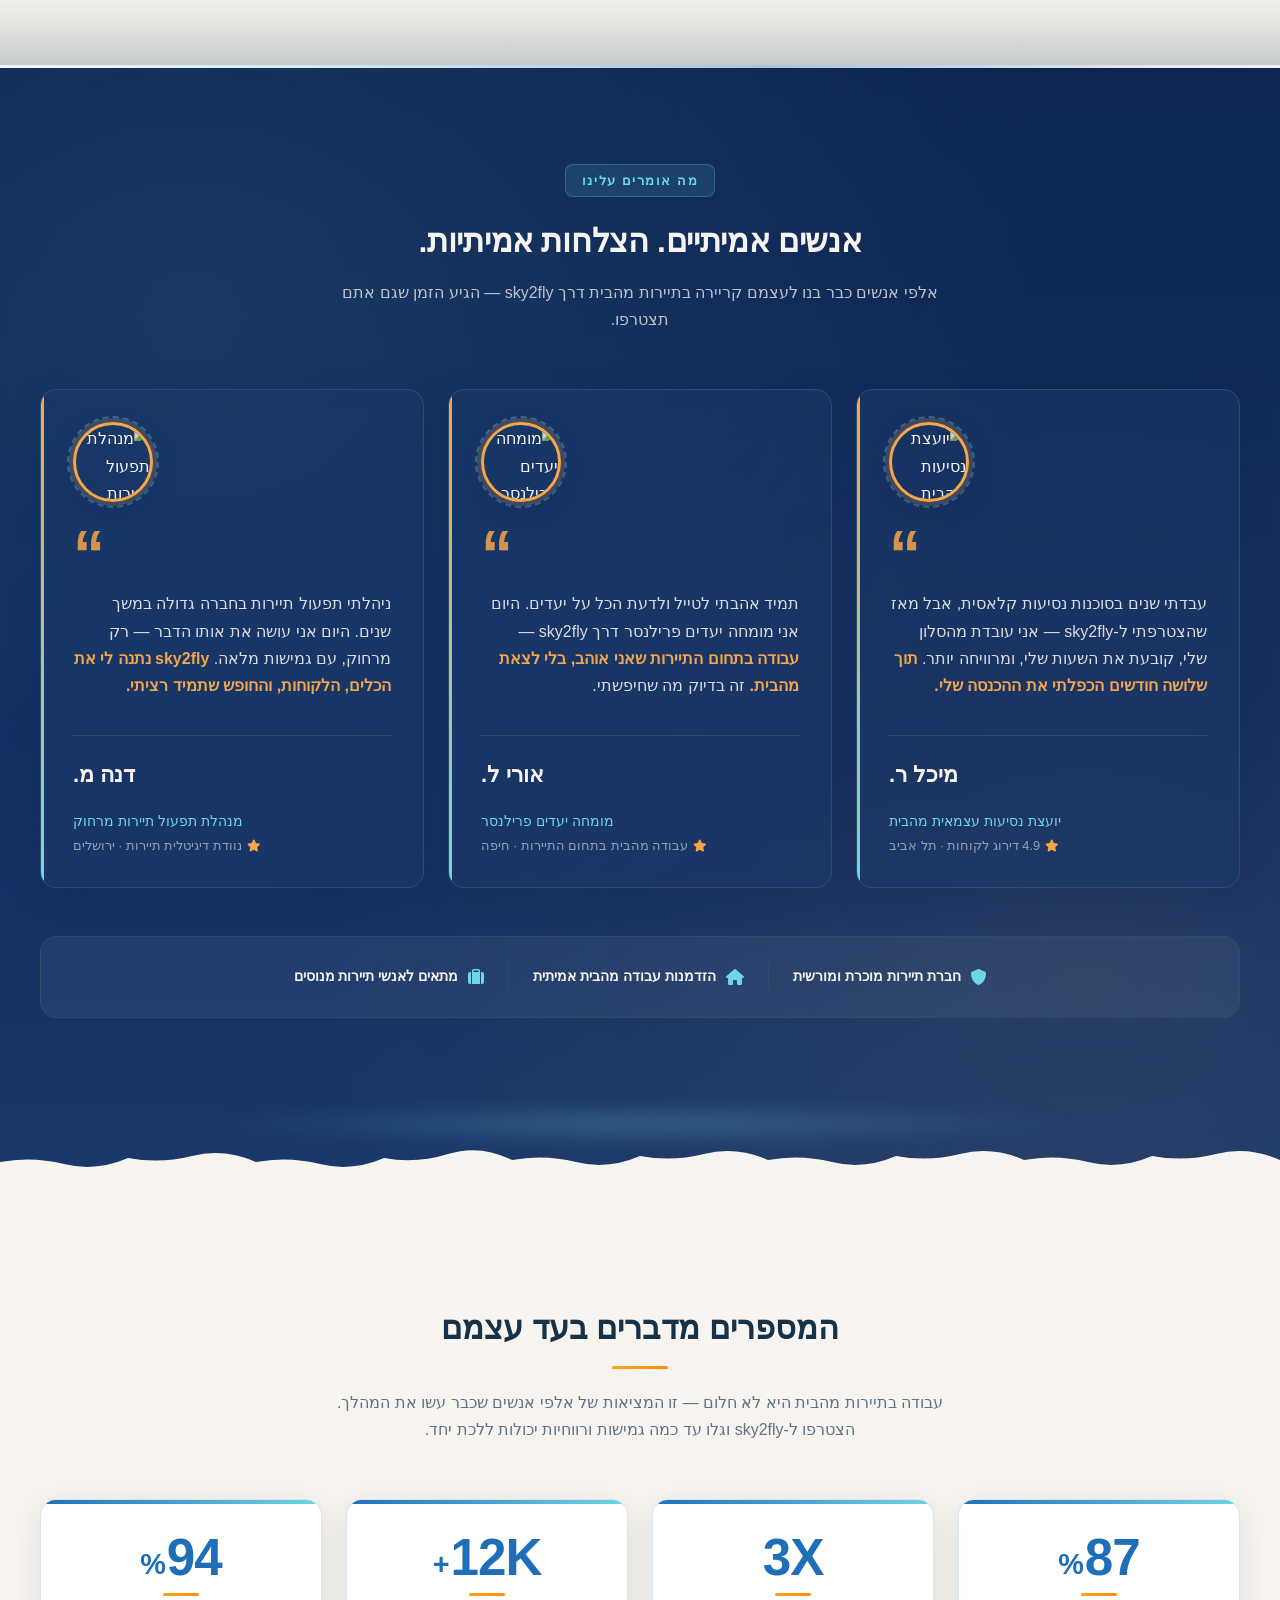
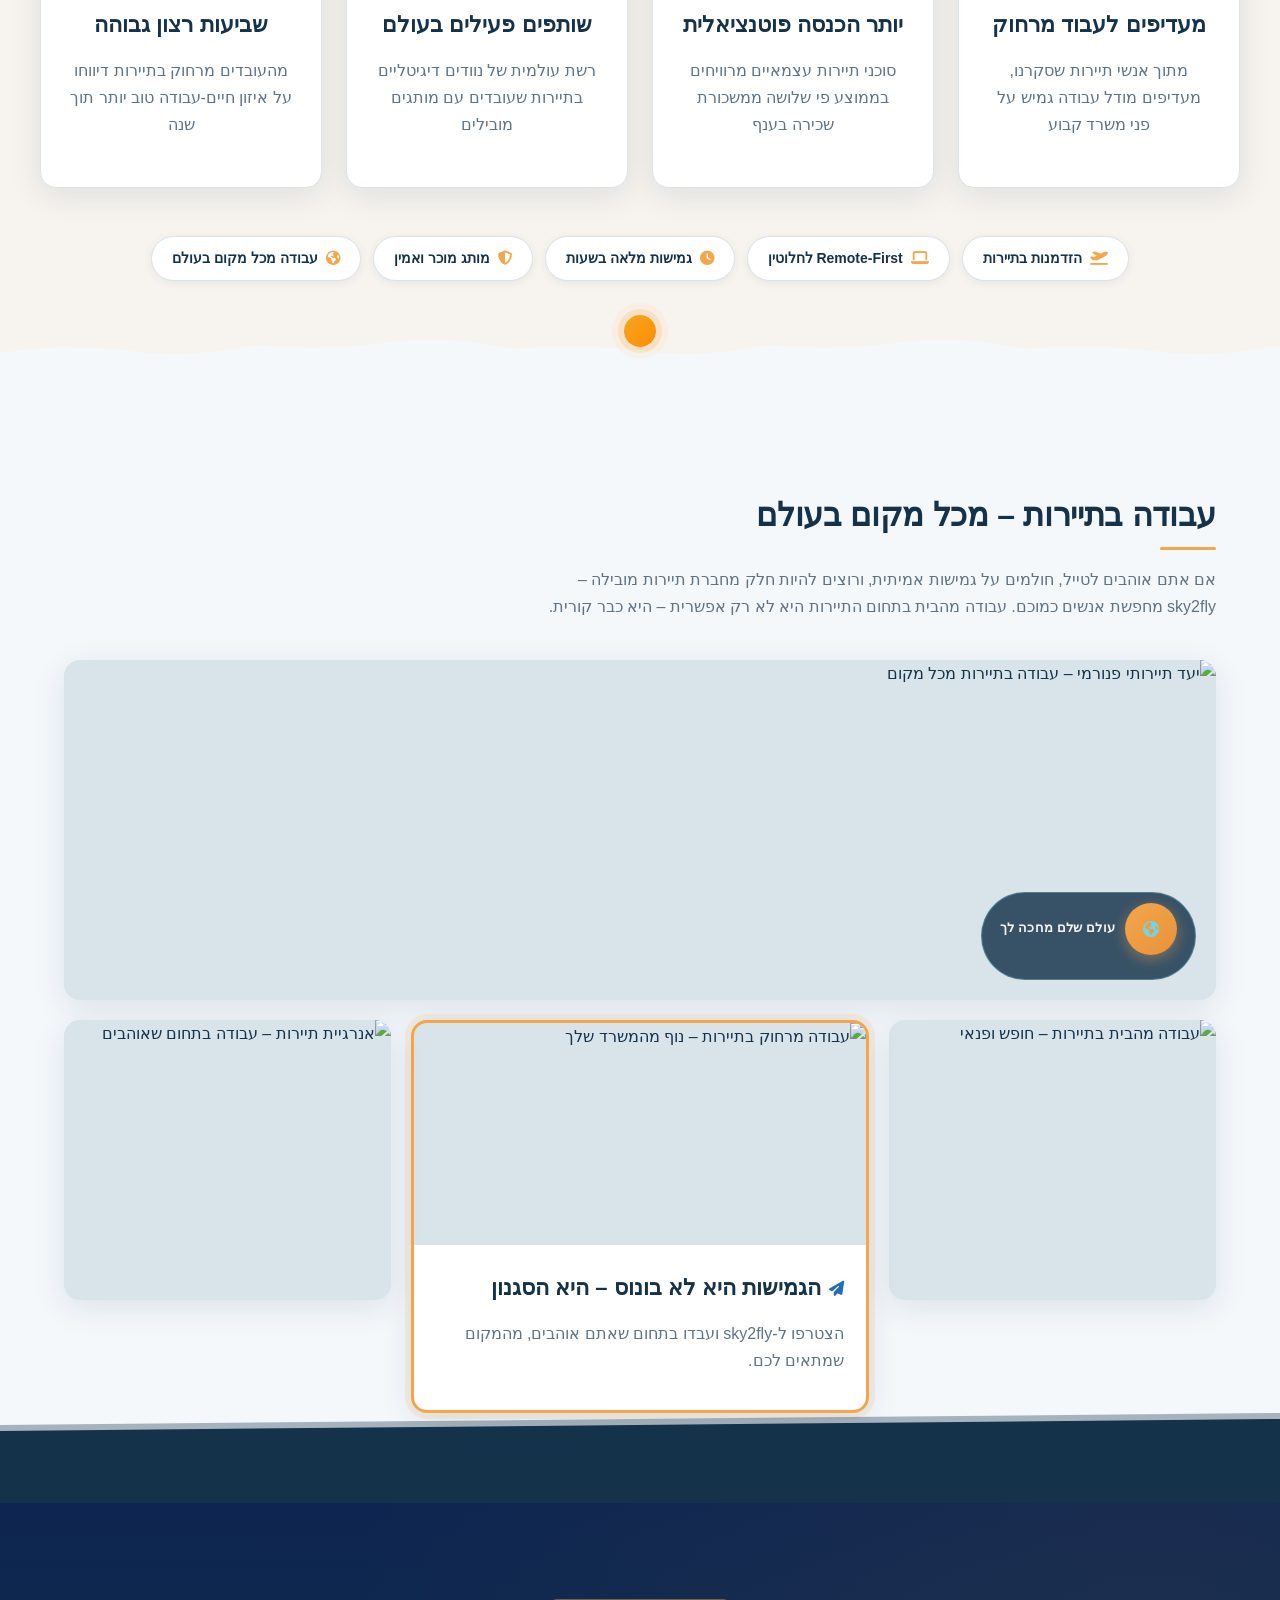
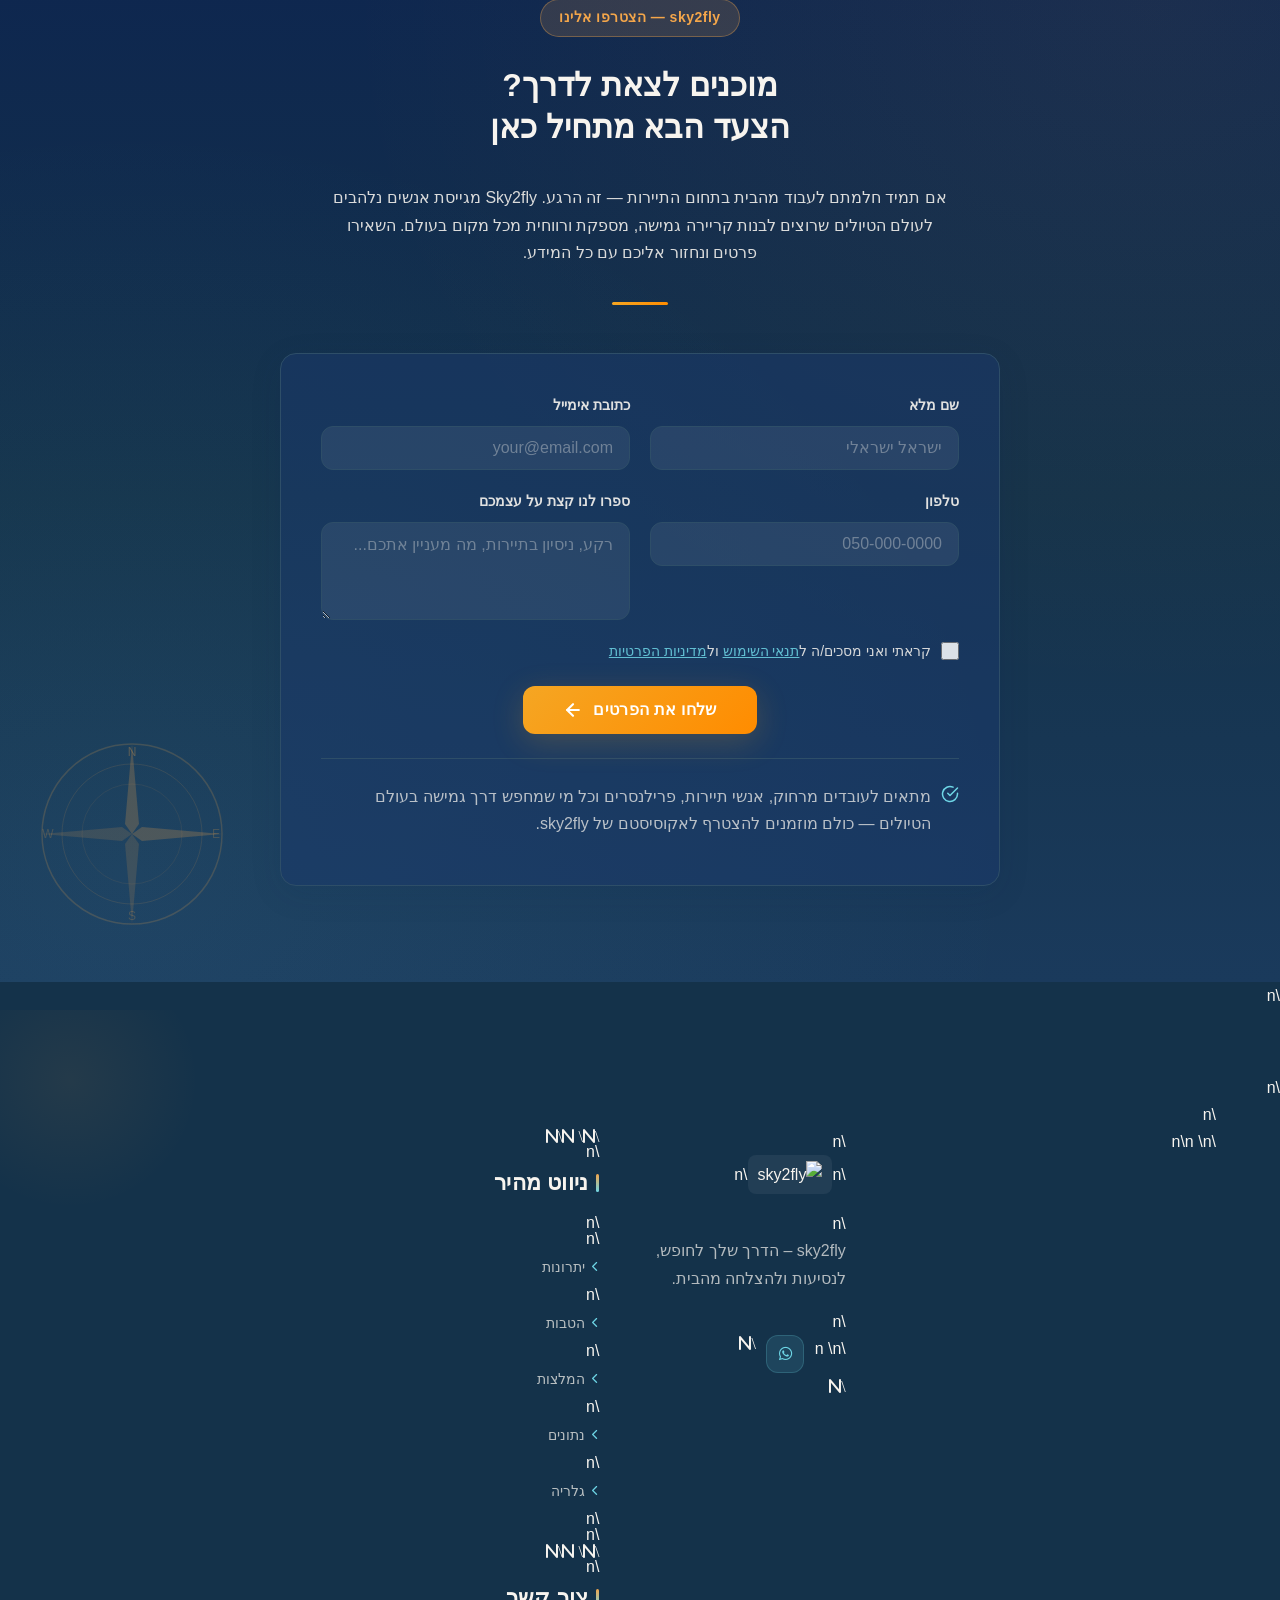
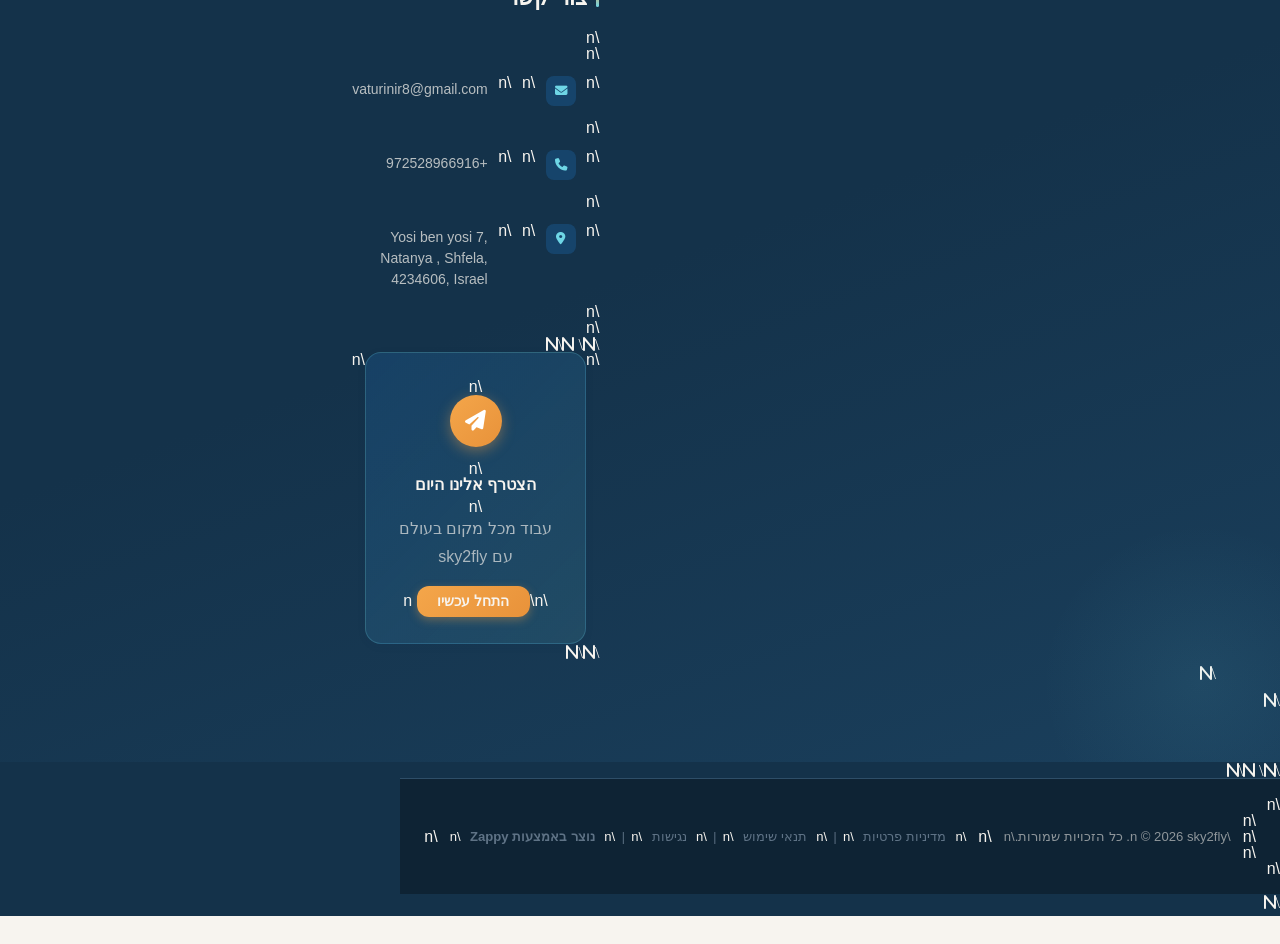
==== commit d340d052: "Background sync: Progressive GitHub Sync" ====
--- a/index.html
+++ b/index.html
@@ -1418,9 +1418,9 @@
 </section>
   </main>
   
-  <footer class="site-footer" dir="rtl">\n  <div class="footer-main">\n    <div class="footer-container">\n      <div class="footer-grid">\n\n        <!-- Company Info -->\n        <div class="footer-col footer-brand">\n          <div class="footer-logo-wrap">\n            <img src="/assets/sky2fly-logo.webp" alt="sky2fly" class="logo">\n          </div>\n          <p class="footer-tagline">sky2fly – הדרך שלך לחופש, לנסיעות ולהצלחה מהבית.</p>\n          <div class="footer-social">\n            <a href="#" aria-label="Facebook" style="display:none !important;"><i class="fab fa-facebook-f"></i></a>\n            <a href="#" aria-label="Instagram" style="display:none !important;"><i class="fab fa-instagram&quot;></i></a>\n            <a href=" [whatsapp_handle]'="" aria-label="WhatsApp"><i class="fab fa-whatsapp"></i></i></a><i class="fab fa-instagram&quot;></i></a>\n            <a href=" [whatsapp_handle]'="" aria-label="WhatsApp">\n          </i></div><i class="fab fa-instagram&quot;></i></a>\n            <a href=" [whatsapp_handle]'="" aria-label="WhatsApp">\n        </i></div><i class="fab fa-instagram&quot;></i></a>\n            <a href=" [whatsapp_handle]'="" aria-label="WhatsApp">\n\n        <!-- Quick Links -->\n        <div class="footer-col">\n          <h3 class="footer-heading"><span class="heading-accent"></span>ניווט מהיר</h3>\n          <ul class="footer-links">\n            <li><a href="#features"><i class="fas fa-chevron-left"></i>יתרונות</a></li>\n            <li><a href="#benefits"><i class="fas fa-chevron-left"></i>הטבות</a></li>\n            <li><a href="#testimonials"><i class="fas fa-chevron-left"></i>המלצות</a></li>\n            <li><a href="#stats"><i class="fas fa-chevron-left"></i>נתונים</a></li>\n            <li><a href="#showcase"><i class="fas fa-chevron-left"></i>גלריה</a></li>\n          </ul>\n        </div>\n\n        <!-- Contact Info -->\n        <div class="footer-col">\n          <h3 class="footer-heading"><span class="heading-accent"></span>צור קשר</h3>\n          <ul class="footer-contact">\n            <li>\n              <span class="contact-icon"><i class="fas fa-envelope"></i></span>\n              <span class="contact-text"><a href="mailto:vaturinir8@gmail.com">vaturinir8@gmail.com</a></span>\n            </li>\n            <li>\n              <span class="contact-icon"><i class="fas fa-phone"></i></span>\n              <span class="contact-text"><a href="tel:+972528966916">+972528966916</a></span>\n            </li>\n            <li><a href="/">\n              <span class="contact-icon"><i class="fas fa-map-marker-alt"></i></span>\n              <span class="contact-text">Yosi ben yosi 7, Natanya , Shfela, 4234606, Israel </span>\n</a></li>\n          </ul>\n        </div>\n\n        <!-- Newsletter / CTA Badge -->\n        <div class="footer-col footer-cta-col">\n          <div class="footer-badge">\n            <div class="badge-icon"><i class="fas fa-paper-plane"></i></div>\n            <h4 class="badge-title">הצטרף אלינו היום</h4>\n            <p class="badge-text">עבוד מכל מקום בעולם עם sky2fly</p>\n            <a href="#features" class="badge-btn">התחל עכשיו</a>\n          </div>\n        </div>\n\n      </i></div><i class="fab fa-instagram&quot;></i></a>\n            <a href=" [whatsapp_handle]'="" aria-label="WhatsApp">\n    </i></div><i class="fab fa-instagram&quot;></i></a>\n            <a href=" [whatsapp_handle]'="" aria-label="WhatsApp">\n  </i></div><i class="fab fa-instagram&quot;></i></a>\n            <a href=" [whatsapp_handle]'="" aria-label="WhatsApp">\n\n  <!-- Bottom Bar -->\n  <div class="footer-bottom">\n    <div class="footer-container">\n      <div class="footer-bottom-inner">\n        <div class="footer-copyright">\n          © 2026 sky2fly. כל הזכויות שמורות.\n        </div>\n        <div class="footer-legal">\n          <a href="/privacy">מדיניות פרטיות</a>\n          <span class="legal-sep">|</span>\n          <a href="/terms">תנאי שימוש</a>\n          <span class="legal-sep">|</span>\n          <a href="/accessibility">נגישות</a>\n          <span class="legal-sep">|</span>\n          <a href="https://zappy5.com" target="_blank" class="zappy-attribution">נוצר באמצעות Zappy</a>\n        </div>\n      </div>\n    </div>\n  </div>\n</i></footer><i class="fab fa-instagram&quot;></i></a>\n            <a href=" [whatsapp_handle]'="" aria-label="WhatsApp">
-  
-  <a href="https://wa.me/[whatsapp_handle]" class="whatsapp-float" aria-label="WhatsApp">
+  <footer class="site-footer" dir="rtl">\n  <div class="footer-main">\n    <div class="footer-container">\n      <div class="footer-grid">\n\n        <!-- Company Info -->\n        <div class="footer-col footer-brand">\n          <div class="footer-logo-wrap">\n            <img src="/assets/sky2fly-logo.webp" alt="sky2fly" class="logo">\n          </div>\n          <p class="footer-tagline">sky2fly – הדרך שלך לחופש, לנסיעות ולהצלחה מהבית.</p>\n          <div class="footer-social">\n            <a href="#" aria-label="Facebook" style="display:none !important;"><i class="fab fa-facebook-f"></i></a>\n            <a href="https://wa.me/972528966916" aria-label="Instagram"><i class="fab fa-instagram&quot;></i></a>\n            <a href=" https:="" wa.me="" 972528966916'="" aria-label="WhatsApp"><i class="fab fa-whatsapp"></i></i></a><i class="fab fa-instagram&quot;></i></a>\n            <a href=" https:="" wa.me="" 972528966916'="" aria-label="WhatsApp">\n          </i></div><i class="fab fa-instagram&quot;></i></a>\n            <a href=" https:="" wa.me="" 972528966916'="" aria-label="WhatsApp">\n        </i></div><i class="fab fa-instagram&quot;></i></a>\n            <a href=" https:="" wa.me="" 972528966916'="" aria-label="WhatsApp">\n\n        <!-- Quick Links -->\n        <div class="footer-col">\n          <h3 class="footer-heading"><span class="heading-accent"></span>ניווט מהיר</h3>\n          <ul class="footer-links">\n            <li><a href="#features"><i class="fas fa-chevron-left"></i>יתרונות</a></li>\n            <li><a href="#benefits"><i class="fas fa-chevron-left"></i>הטבות</a></li>\n            <li><a href="#testimonials"><i class="fas fa-chevron-left"></i>המלצות</a></li>\n            <li><a href="#stats"><i class="fas fa-chevron-left"></i>נתונים</a></li>\n            <li><a href="#showcase"><i class="fas fa-chevron-left"></i>גלריה</a></li>\n          </ul>\n        </div>\n\n        <!-- Contact Info -->\n        <div class="footer-col">\n          <h3 class="footer-heading"><span class="heading-accent"></span>צור קשר</h3>\n          <ul class="footer-contact">\n            <li>\n              <span class="contact-icon"><i class="fas fa-envelope"></i></span>\n              <span class="contact-text"><a href="mailto:vaturinir8@gmail.com">vaturinir8@gmail.com</a></span>\n            </li>\n            <li>\n              <span class="contact-icon"><i class="fas fa-phone"></i></span>\n              <span class="contact-text"><a href="tel:+972528966916">+972528966916</a></span>\n            </li>\n            <li><a href="/">\n              <span class="contact-icon"><i class="fas fa-map-marker-alt"></i></span>\n              <span class="contact-text">Yosi ben yosi 7, Natanya , Shfela, 4234606, Israel </span>\n</a></li>\n          </ul>\n        </div>\n\n        <!-- Newsletter / CTA Badge -->\n        <div class="footer-col footer-cta-col">\n          <div class="footer-badge">\n            <div class="badge-icon"><i class="fas fa-paper-plane"></i></div>\n            <h4 class="badge-title">הצטרף אלינו היום</h4>\n            <p class="badge-text">עבוד מכל מקום בעולם עם sky2fly</p>\n            <a href="#features" class="badge-btn">התחל עכשיו</a>\n          </div>\n        </div>\n\n      </i></div><i class="fab fa-instagram&quot;></i></a>\n            <a href=" https:="" wa.me="" 972528966916'="" aria-label="WhatsApp">\n    </i></div><i class="fab fa-instagram&quot;></i></a>\n            <a href=" https:="" wa.me="" 972528966916'="" aria-label="WhatsApp">\n  </i></div><i class="fab fa-instagram&quot;></i></a>\n            <a href=" https:="" wa.me="" 972528966916'="" aria-label="WhatsApp">\n\n  <!-- Bottom Bar -->\n  <div class="footer-bottom">\n    <div class="footer-container">\n      <div class="footer-bottom-inner">\n        <div class="footer-copyright">\n          © 2026 sky2fly. כל הזכויות שמורות.\n        </div>\n        <div class="footer-legal">\n          <a href="/privacy">מדיניות פרטיות</a>\n          <span class="legal-sep">|</span>\n          <a href="/terms">תנאי שימוש</a>\n          <span class="legal-sep">|</span>\n          <a href="/accessibility">נגישות</a>\n          <span class="legal-sep">|</span>\n          <a href="https://zappy5.com" target="_blank" class="zappy-attribution">נוצר באמצעות Zappy</a>\n        </div>\n      </div>\n    </div>\n  </div>\n</i></footer><i class="fab fa-instagram&quot;></i></a>\n            <a href=" https:="" wa.me="" 972528966916'="" aria-label="WhatsApp">
+  
+  <a href="https://wa.me/972528966916" class="whatsapp-float" aria-label="WhatsApp">
     <i class="fab fa-whatsapp"></i>
   </a>
   
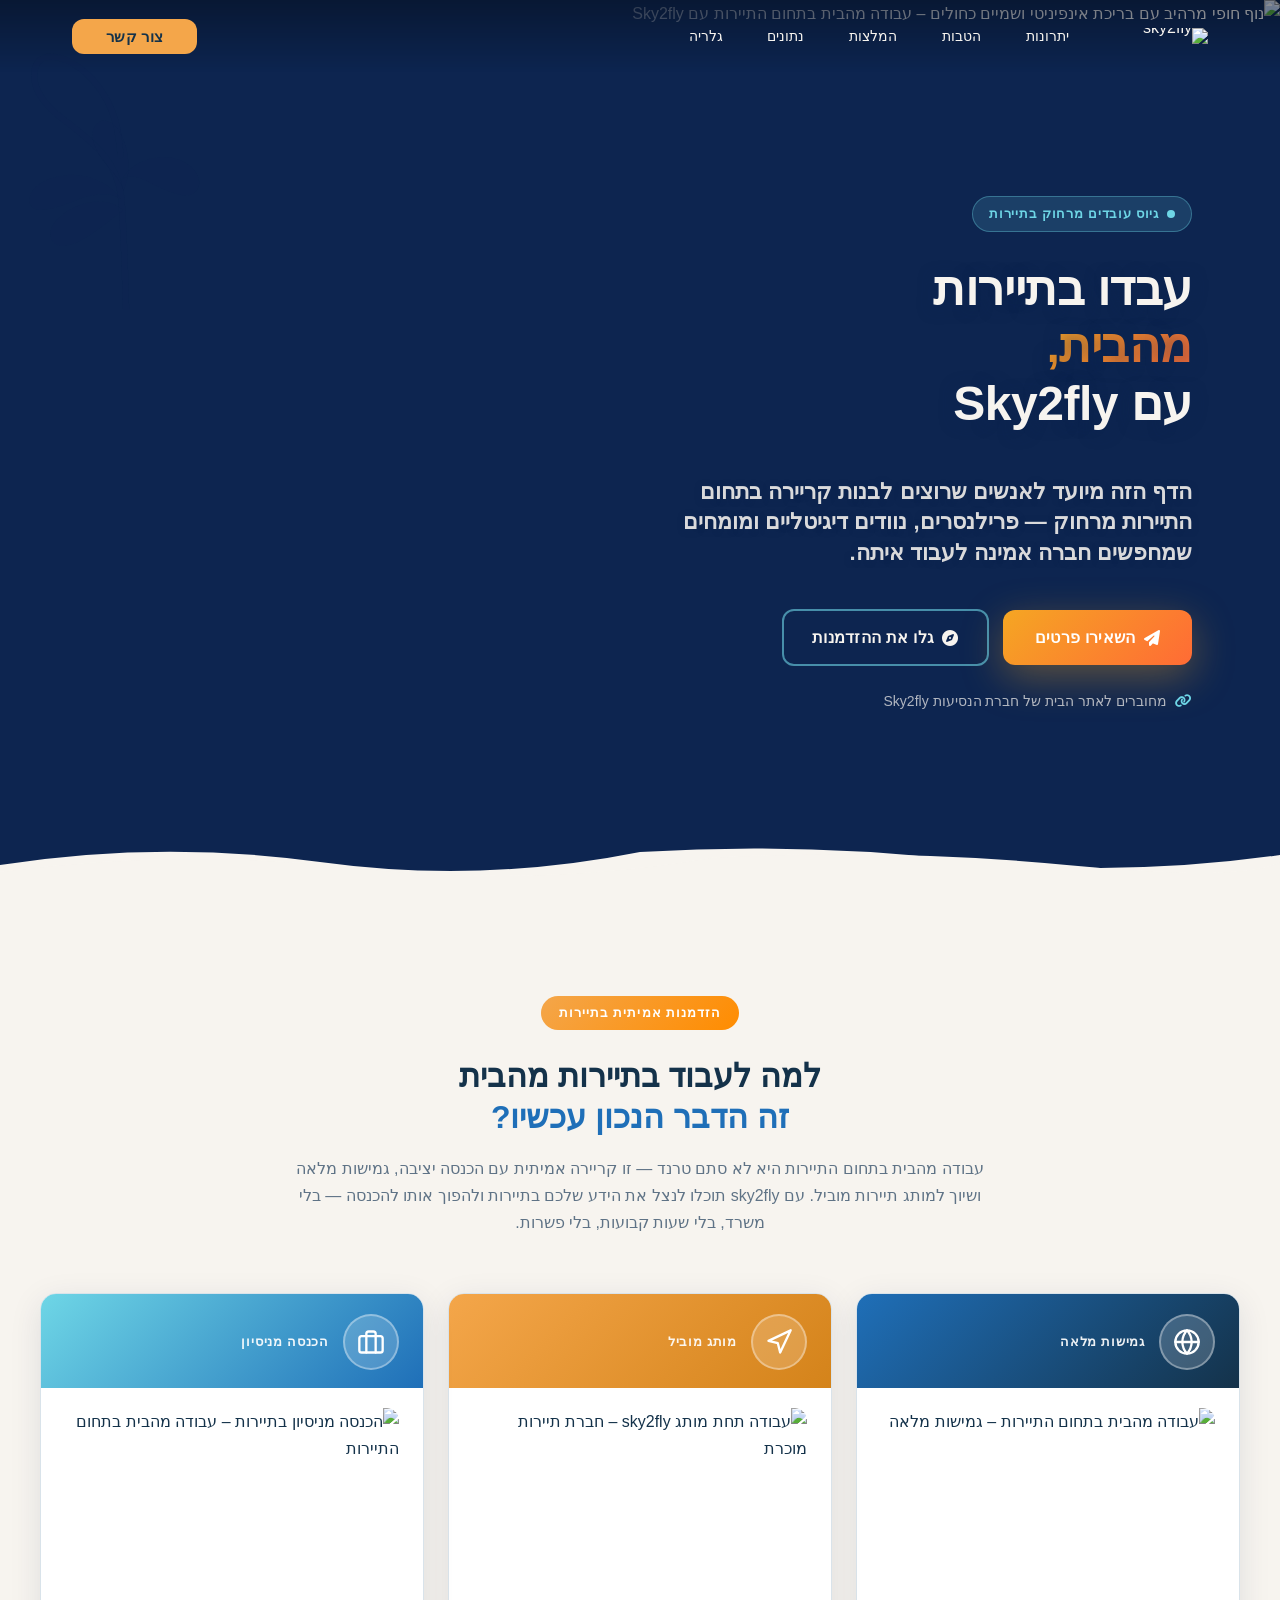
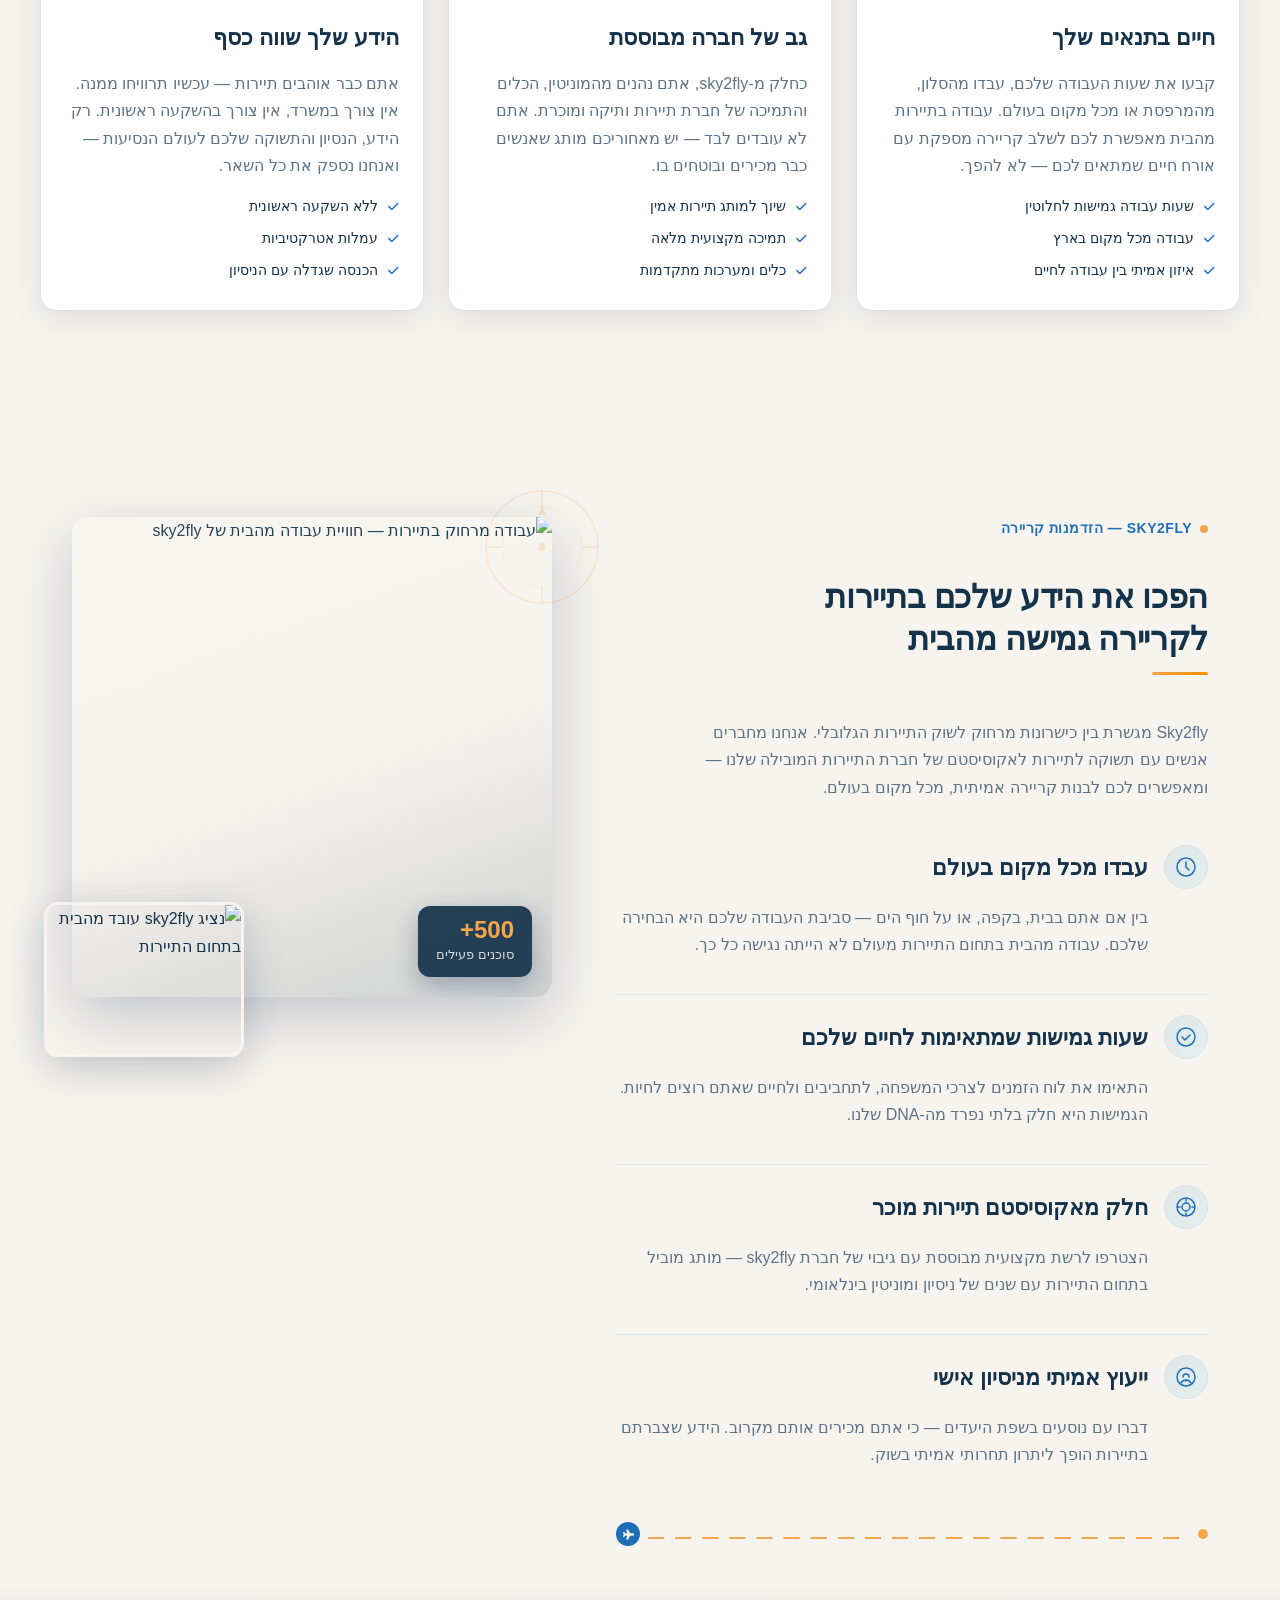
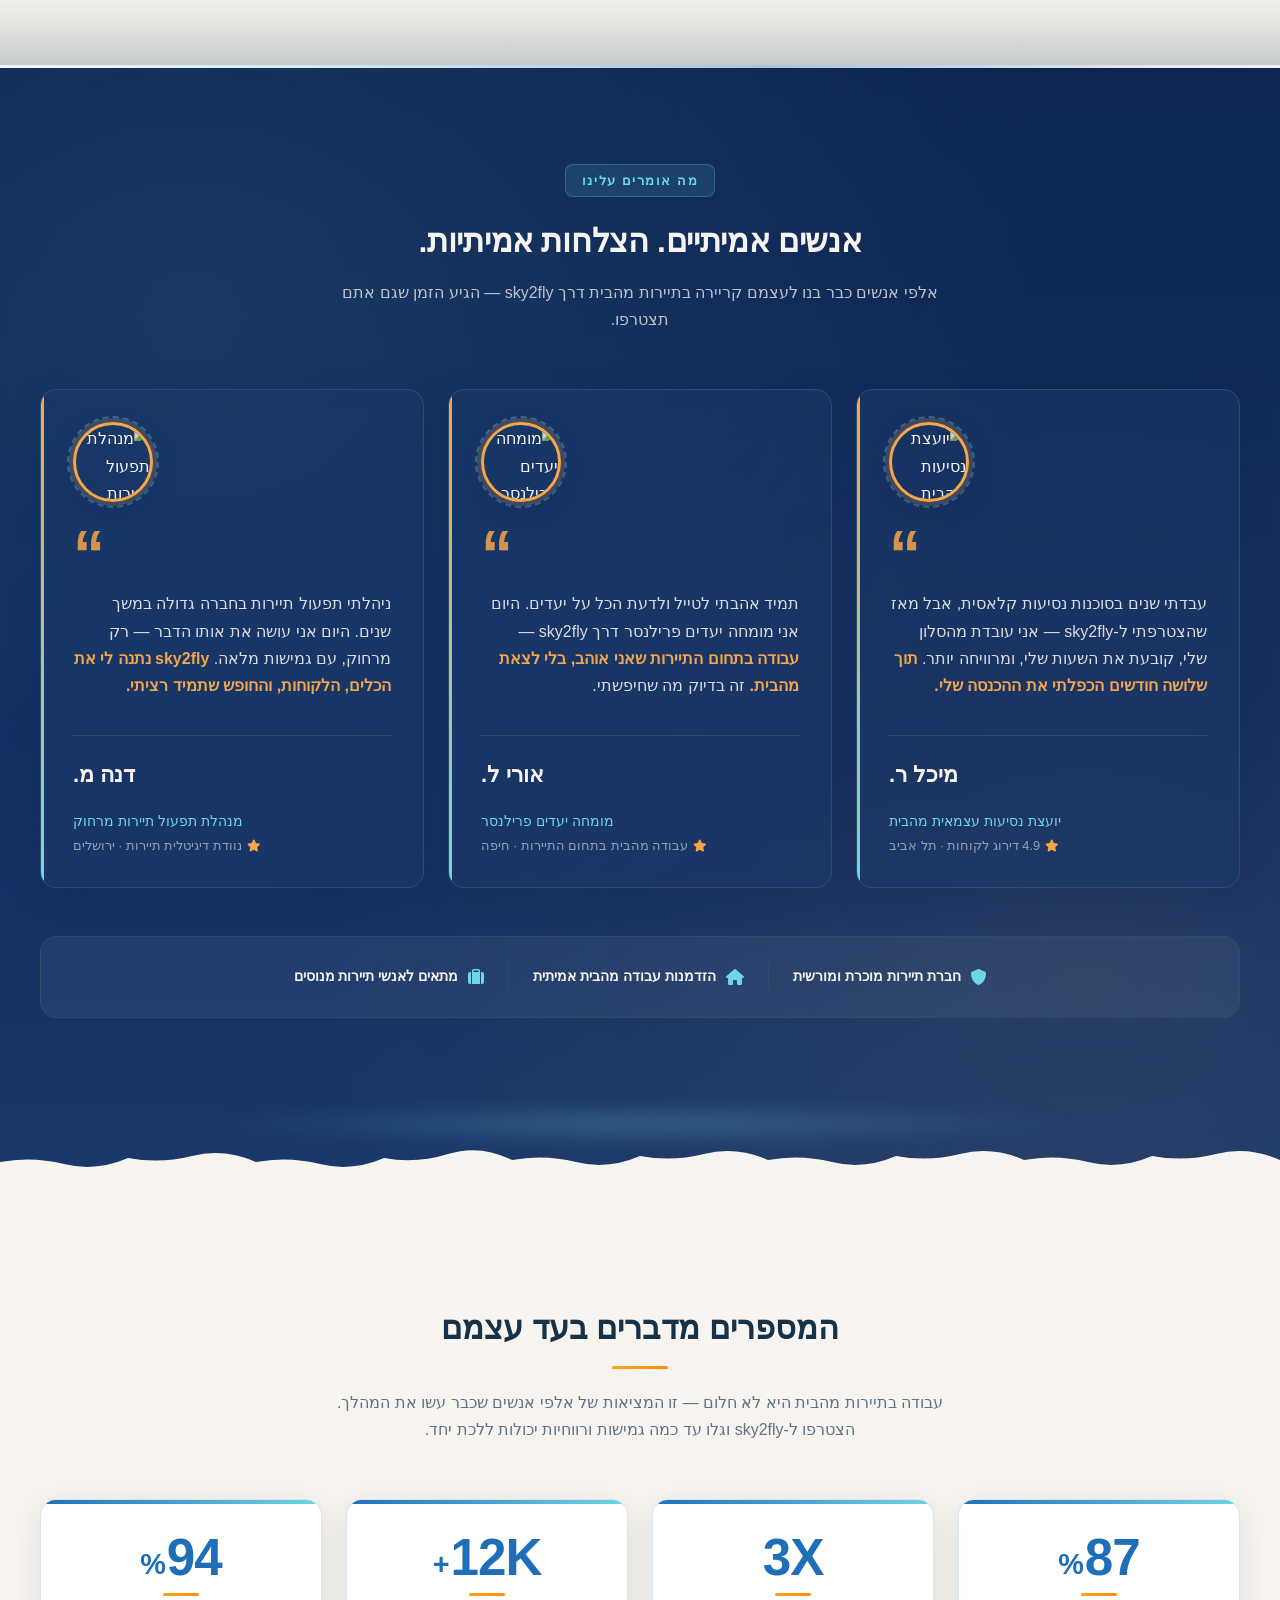
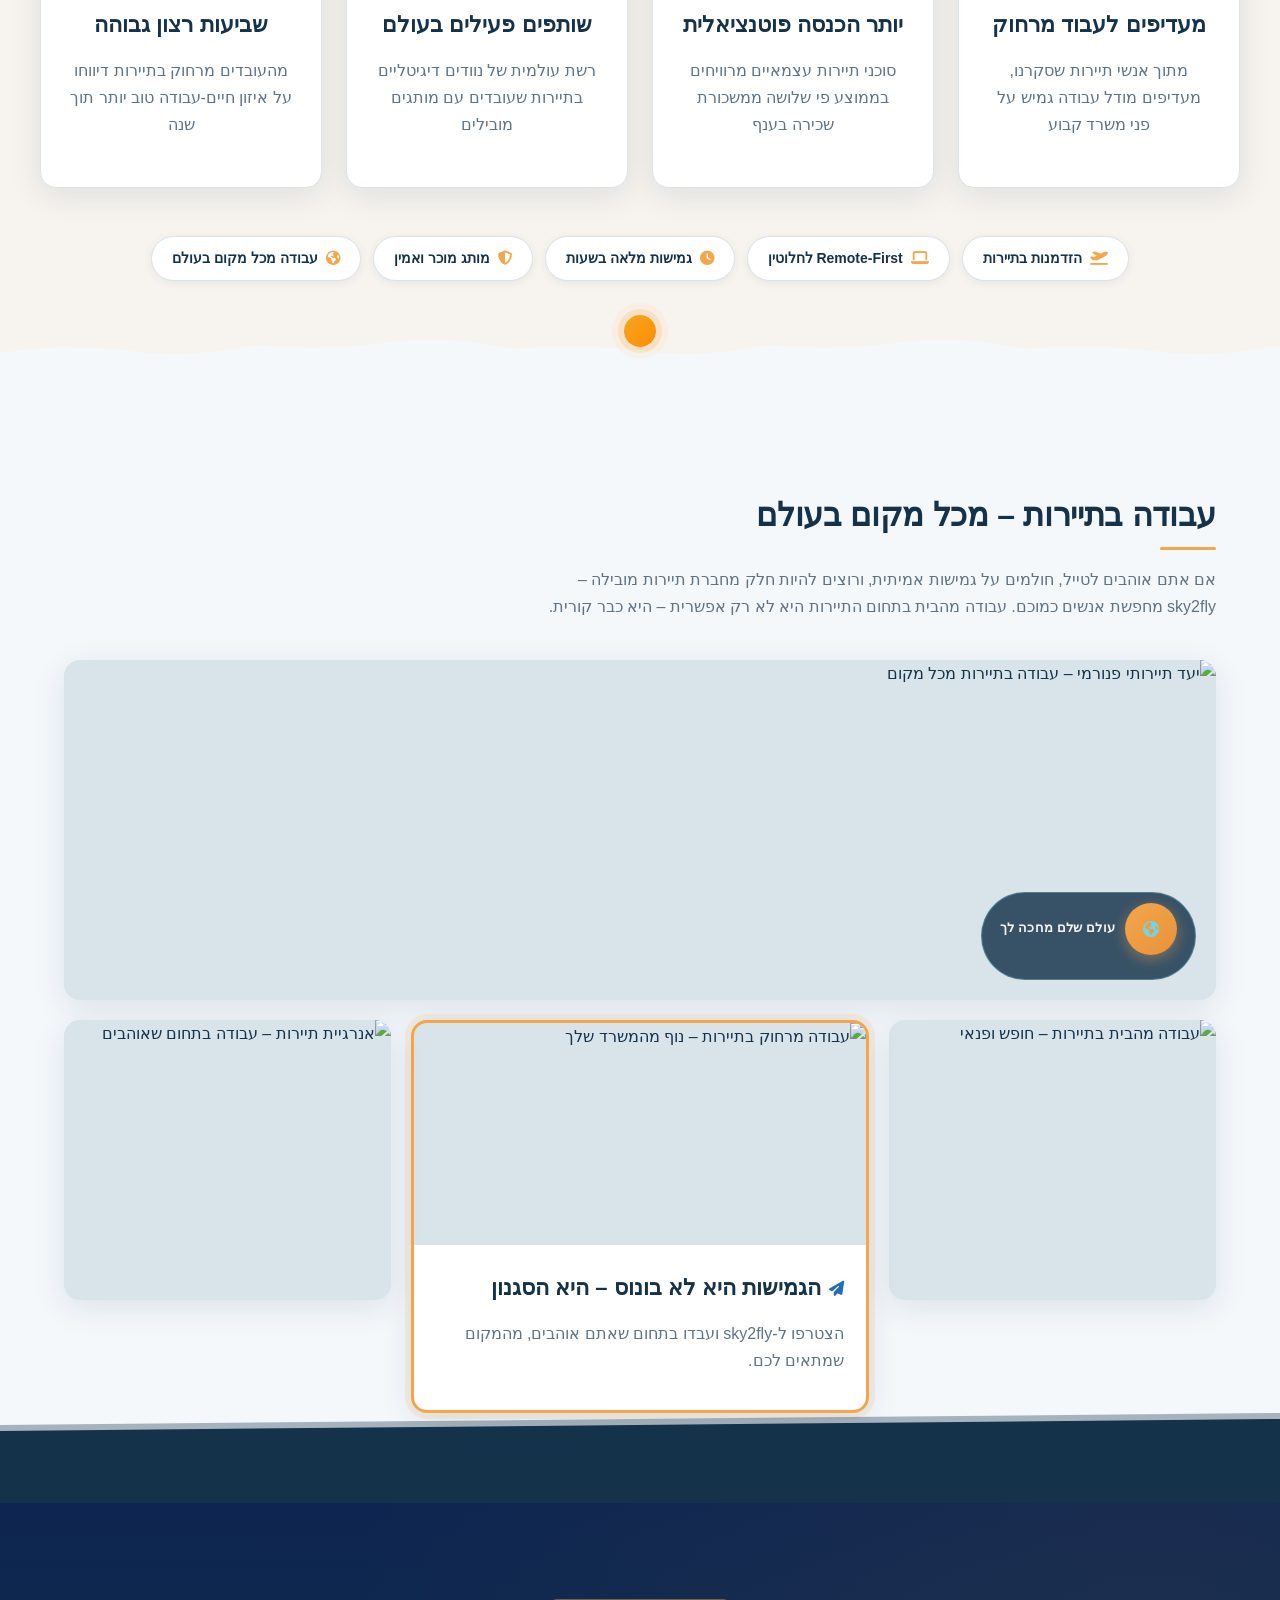
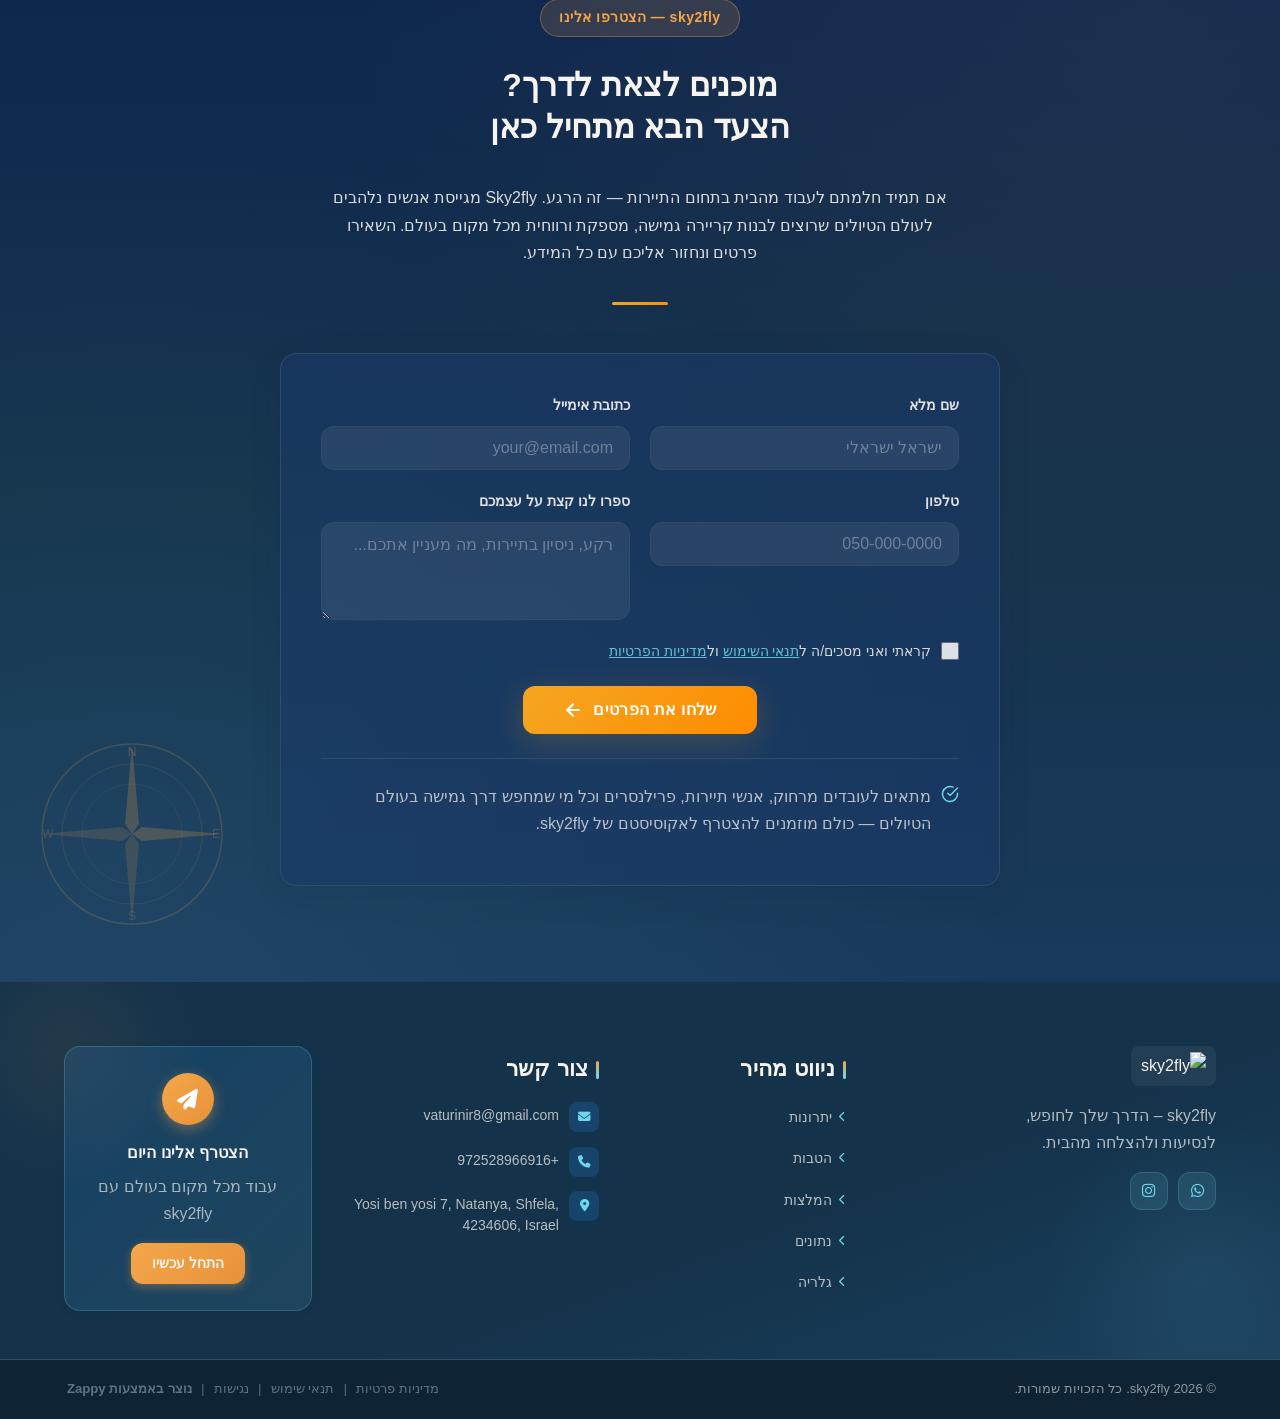
==== commit a5b277f9: "Background sync: Progressive GitHub Sync" ====
--- a/index.html
+++ b/index.html
@@ -295,31 +295,6 @@
         .navbar .sub-menu li a, nav.navbar .sub-menu li a, .zappy-products-dropdown .sub-menu a { color: var(--text-light) !important; }
       }
       @media (min-width: 769px) { .mobile-submenu-toggle { display: none !important; } }
-    </style>
-
-    <style id="mobile-lang-menu-deployed-css">
-    @media (max-width: 768px) {
-      .lang-switcher,
-      .nav-cta-container .lang-switcher,
-      .nav-container .lang-switcher,
-      .navbar .lang-switcher,
-      .navbar .nav-cta-container .lang-switcher,
-      .nav-icons-left .lang-switcher,
-      .nav-ecommerce-icons .lang-switcher { display: none !important; }
-      .mobile-lang-menu { width: 100%; border-top: 1px solid rgba(128,128,128,0.2); padding: 8px 0 0 0; margin-top: 8px; }
-      .mobile-lang-toggle { display: flex !important; align-items: center; justify-content: space-between; width: 100%; padding: 12px 16px; background: none; border: none; cursor: pointer; font-size: 15px; color: inherit; font-family: inherit; }
-      .mobile-lang-toggle::after { content: ''; display: inline-block; width: 8px; height: 8px; border-right: 2px solid currentColor; border-bottom: 2px solid currentColor; transform: rotate(45deg); transition: transform 0.3s ease; margin-left: 8px; }
-      .mobile-lang-toggle.expanded::after { transform: rotate(-135deg); }
-      .mobile-lang-options { max-height: 0; overflow: hidden; transition: max-height 0.3s ease; }
-      .mobile-lang-options.expanded { max-height: 300px; }
-      .mobile-lang-option { display: flex !important; align-items: center; gap: 10px; padding: 10px 24px; text-decoration: none; color: inherit; font-size: 14px; font-family: inherit; }
-      .mobile-lang-option:hover { background: rgba(128,128,128,0.1); }
-      .mobile-lang-option.active { font-weight: 600; opacity: 0.7; pointer-events: none; }
-      .mobile-lang-option img { width: 20px; height: 20px; border-radius: 50%; }
-    }
-    @media (min-width: 769px) {
-      .mobile-lang-menu { display: none !important; }
-    }
     </style>
 
     <style id="zappy-widget-visibility">
@@ -1418,7 +1393,88 @@
 </section>
   </main>
   
-  <footer class="site-footer" dir="rtl">\n  <div class="footer-main">\n    <div class="footer-container">\n      <div class="footer-grid">\n\n        <!-- Company Info -->\n        <div class="footer-col footer-brand">\n          <div class="footer-logo-wrap">\n            <img src="/assets/sky2fly-logo.webp" alt="sky2fly" class="logo">\n          </div>\n          <p class="footer-tagline">sky2fly – הדרך שלך לחופש, לנסיעות ולהצלחה מהבית.</p>\n          <div class="footer-social">\n            <a href="#" aria-label="Facebook" style="display:none !important;"><i class="fab fa-facebook-f"></i></a>\n            <a href="https://wa.me/972528966916" aria-label="Instagram"><i class="fab fa-instagram&quot;></i></a>\n            <a href=" https:="" wa.me="" 972528966916'="" aria-label="WhatsApp"><i class="fab fa-whatsapp"></i></i></a><i class="fab fa-instagram&quot;></i></a>\n            <a href=" https:="" wa.me="" 972528966916'="" aria-label="WhatsApp">\n          </i></div><i class="fab fa-instagram&quot;></i></a>\n            <a href=" https:="" wa.me="" 972528966916'="" aria-label="WhatsApp">\n        </i></div><i class="fab fa-instagram&quot;></i></a>\n            <a href=" https:="" wa.me="" 972528966916'="" aria-label="WhatsApp">\n\n        <!-- Quick Links -->\n        <div class="footer-col">\n          <h3 class="footer-heading"><span class="heading-accent"></span>ניווט מהיר</h3>\n          <ul class="footer-links">\n            <li><a href="#features"><i class="fas fa-chevron-left"></i>יתרונות</a></li>\n            <li><a href="#benefits"><i class="fas fa-chevron-left"></i>הטבות</a></li>\n            <li><a href="#testimonials"><i class="fas fa-chevron-left"></i>המלצות</a></li>\n            <li><a href="#stats"><i class="fas fa-chevron-left"></i>נתונים</a></li>\n            <li><a href="#showcase"><i class="fas fa-chevron-left"></i>גלריה</a></li>\n          </ul>\n        </div>\n\n        <!-- Contact Info -->\n        <div class="footer-col">\n          <h3 class="footer-heading"><span class="heading-accent"></span>צור קשר</h3>\n          <ul class="footer-contact">\n            <li>\n              <span class="contact-icon"><i class="fas fa-envelope"></i></span>\n              <span class="contact-text"><a href="mailto:vaturinir8@gmail.com">vaturinir8@gmail.com</a></span>\n            </li>\n            <li>\n              <span class="contact-icon"><i class="fas fa-phone"></i></span>\n              <span class="contact-text"><a href="tel:+972528966916">+972528966916</a></span>\n            </li>\n            <li><a href="/">\n              <span class="contact-icon"><i class="fas fa-map-marker-alt"></i></span>\n              <span class="contact-text">Yosi ben yosi 7, Natanya , Shfela, 4234606, Israel </span>\n</a></li>\n          </ul>\n        </div>\n\n        <!-- Newsletter / CTA Badge -->\n        <div class="footer-col footer-cta-col">\n          <div class="footer-badge">\n            <div class="badge-icon"><i class="fas fa-paper-plane"></i></div>\n            <h4 class="badge-title">הצטרף אלינו היום</h4>\n            <p class="badge-text">עבוד מכל מקום בעולם עם sky2fly</p>\n            <a href="#features" class="badge-btn">התחל עכשיו</a>\n          </div>\n        </div>\n\n      </i></div><i class="fab fa-instagram&quot;></i></a>\n            <a href=" https:="" wa.me="" 972528966916'="" aria-label="WhatsApp">\n    </i></div><i class="fab fa-instagram&quot;></i></a>\n            <a href=" https:="" wa.me="" 972528966916'="" aria-label="WhatsApp">\n  </i></div><i class="fab fa-instagram&quot;></i></a>\n            <a href=" https:="" wa.me="" 972528966916'="" aria-label="WhatsApp">\n\n  <!-- Bottom Bar -->\n  <div class="footer-bottom">\n    <div class="footer-container">\n      <div class="footer-bottom-inner">\n        <div class="footer-copyright">\n          © 2026 sky2fly. כל הזכויות שמורות.\n        </div>\n        <div class="footer-legal">\n          <a href="/privacy">מדיניות פרטיות</a>\n          <span class="legal-sep">|</span>\n          <a href="/terms">תנאי שימוש</a>\n          <span class="legal-sep">|</span>\n          <a href="/accessibility">נגישות</a>\n          <span class="legal-sep">|</span>\n          <a href="https://zappy5.com" target="_blank" class="zappy-attribution">נוצר באמצעות Zappy</a>\n        </div>\n      </div>\n    </div>\n  </div>\n</i></footer><i class="fab fa-instagram&quot;></i></a>\n            <a href=" https:="" wa.me="" 972528966916'="" aria-label="WhatsApp">
+  <footer class="site-footer" dir="rtl">
+  <div class="footer-main">
+    <div class="footer-container">
+      <div class="footer-grid">
+
+        <!-- Company Info -->
+        <div class="footer-col footer-brand">
+          <div class="footer-logo-wrap">
+            <img src="/assets/sky2fly-logo.webp" alt="sky2fly" class="logo">
+          </div>
+          <p class="footer-tagline">sky2fly – הדרך שלך לחופש, לנסיעות ולהצלחה מהבית.</p>
+          <div class="footer-social">
+            <a href="https://wa.me/972528966916" aria-label="WhatsApp"><i class="fab fa-whatsapp"></i></a>
+            <a href="https://www.instagram.com/" aria-label="Instagram"><i class="fab fa-instagram"></i></a>
+          </div>
+        </div>
+
+        <!-- Quick Links -->
+        <div class="footer-col">
+          <h3 class="footer-heading"><span class="heading-accent"></span>ניווט מהיר</h3>
+          <ul class="footer-links">
+            <li><a href="#features"><i class="fas fa-chevron-left"></i>יתרונות</a></li>
+            <li><a href="#benefits"><i class="fas fa-chevron-left"></i>הטבות</a></li>
+            <li><a href="#testimonials"><i class="fas fa-chevron-left"></i>המלצות</a></li>
+            <li><a href="#stats"><i class="fas fa-chevron-left"></i>נתונים</a></li>
+            <li><a href="#showcase"><i class="fas fa-chevron-left"></i>גלריה</a></li>
+          </ul>
+        </div>
+
+        <!-- Contact Info -->
+        <div class="footer-col">
+          <h3 class="footer-heading"><span class="heading-accent"></span>צור קשר</h3>
+          <ul class="footer-contact">
+            <li>
+              <span class="contact-icon"><i class="fas fa-envelope"></i></span>
+              <span class="contact-text"><a href="mailto:vaturinir8@gmail.com">vaturinir8@gmail.com</a></span>
+            </li>
+            <li>
+              <span class="contact-icon"><i class="fas fa-phone"></i></span>
+              <span class="contact-text"><a href="tel:+972528966916">+972528966916</a></span>
+            </li>
+            <li>
+              <span class="contact-icon"><i class="fas fa-map-marker-alt"></i></span>
+              <span class="contact-text">Yosi ben yosi 7, Natanya, Shfela, 4234606, Israel</span>
+            </li>
+          </ul>
+        </div>
+
+        <!-- Newsletter / CTA Badge -->
+        <div class="footer-col footer-cta-col">
+          <div class="footer-badge">
+            <div class="badge-icon"><i class="fas fa-paper-plane"></i></div>
+            <h4 class="badge-title">הצטרף אלינו היום</h4>
+            <p class="badge-text">עבוד מכל מקום בעולם עם sky2fly</p>
+            <a href="#features" class="badge-btn">התחל עכשיו</a>
+          </div>
+        </div>
+
+      </div>
+    </div>
+  </div>
+
+  <!-- Bottom Bar -->
+  <div class="footer-bottom">
+    <div class="footer-container">
+      <div class="footer-bottom-inner">
+        <div class="footer-copyright">
+          © 2026 sky2fly. כל הזכויות שמורות.
+        </div>
+        <div class="footer-legal">
+          <a href="/privacy">מדיניות פרטיות</a>
+          <span class="legal-sep">|</span>
+          <a href="/terms">תנאי שימוש</a>
+          <span class="legal-sep">|</span>
+          <a href="/accessibility">נגישות</a>
+          <span class="legal-sep">|</span>
+          <a href="https://zappy5.com" target="_blank" class="zappy-attribution">נוצר באמצעות Zappy</a>
+        </div>
+      </div>
+    </div>
+  </div>
+</footer>
   
   <a href="https://wa.me/972528966916" class="whatsapp-float" aria-label="WhatsApp">
     <i class="fab fa-whatsapp"></i>
@@ -1533,75 +1589,5 @@
       if(!hasDH){window.removeEventListener('scroll',onS);window.removeEventListener('resize',onS);applyScrolled();window._zappyNavNoDarkHero=true;}
     })();
     </script>
-
-    <script id="zappy-mobile-lang-menu-script">
-    (function() {
-      function initMobileLangMenu() {
-        if (window.innerWidth > 768) {
-          var existingMenu = document.querySelector('.mobile-lang-menu');
-          if (existingMenu) existingMenu.remove();
-          return;
-        }
-        if (document.querySelector('.mobile-lang-menu')) return;
-        var switcher = document.querySelector('.lang-switcher');
-        if (!switcher) return;
-        var dropdown = switcher.querySelector('.lang-switcher-dropdown');
-        if (!dropdown) return;
-        var options = dropdown.querySelectorAll('.lang-option');
-        if (options.length === 0) return;
-        var navMenu = document.getElementById('navMenu') || document.querySelector('.nav-menu') || document.querySelector('nav ul');
-        if (!navMenu) return;
-        var currentLang = document.documentElement.lang || 'en';
-        var langConfigs = {
-          he: {name:'עברית',flag:'https://api.iconify.design/circle-flags/il.svg'},
-          en: {name:'English',flag:'https://api.iconify.design/circle-flags/us.svg'},
-          ar: {name:'العربية',flag:'https://api.iconify.design/circle-flags/sa.svg'},
-          fr: {name:'Français',flag:'https://api.iconify.design/circle-flags/fr.svg'},
-          es: {name:'Español',flag:'https://api.iconify.design/circle-flags/es.svg'},
-          de: {name:'Deutsch',flag:'https://api.iconify.design/circle-flags/de.svg'},
-          ru: {name:'Русский',flag:'https://api.iconify.design/circle-flags/ru.svg'},
-          zh: {name:'中文',flag:'https://api.iconify.design/circle-flags/cn.svg'},
-          ja: {name:'日本語',flag:'https://api.iconify.design/circle-flags/jp.svg'},
-          pt: {name:'Português',flag:'https://api.iconify.design/circle-flags/br.svg'},
-          it: {name:'Italiano',flag:'https://api.iconify.design/circle-flags/it.svg'},
-          ko: {name:'한국어',flag:'https://api.iconify.design/circle-flags/kr.svg'}
-        };
-        var container = document.createElement('div');
-        container.className = 'mobile-lang-menu';
-        var currentConfig = langConfigs[currentLang] || {name:currentLang,flag:''};
-        var toggleBtn = document.createElement('button');
-        toggleBtn.className = 'mobile-lang-toggle';
-        toggleBtn.type = 'button';
-        var currentFlagHtml = currentConfig.flag ? '<img src="' + currentConfig.flag + '" width="20" height="20" alt="" style="border-radius:50%;margin-right:8px;margin-left:8px;">' : '';
-        toggleBtn.innerHTML = currentFlagHtml + currentConfig.name;
-        container.appendChild(toggleBtn);
-        var optionsDiv = document.createElement('div');
-        optionsDiv.className = 'mobile-lang-options';
-        var currentLink = document.createElement('a');
-        currentLink.className = 'mobile-lang-option active';
-        currentLink.href = '#';
-        currentLink.innerHTML = currentFlagHtml + currentConfig.name;
-        optionsDiv.appendChild(currentLink);
-        options.forEach(function(opt) {
-          var link = document.createElement('a');
-          link.className = 'mobile-lang-option';
-          link.href = opt.getAttribute('href');
-          link.innerHTML = opt.innerHTML;
-          optionsDiv.appendChild(link);
-        });
-        container.appendChild(optionsDiv);
-        navMenu.appendChild(container);
-        toggleBtn.addEventListener('click', function(e) {
-          e.preventDefault();
-          e.stopPropagation();
-          toggleBtn.classList.toggle('expanded');
-          optionsDiv.classList.toggle('expanded');
-        });
-      }
-      if (document.readyState === 'loading') { document.addEventListener('DOMContentLoaded', initMobileLangMenu); }
-      else { initMobileLangMenu(); }
-      window.addEventListener('resize', function() { clearTimeout(window._mlrt); window._mlrt = setTimeout(initMobileLangMenu, 250); });
-    })();
-    </script>
 </body>
 </html>
--- a/styles.css
+++ b/styles.css
@@ -6346,5 +6346,70 @@
   }
 }
 
+
+/* ZAPPY_PRODUCTS_DROPDOWN_LTR_INDENT */
+/* LTR mirror of the [dir="rtl"] indentation block. Equal-or-higher
+   specificity than the shorthand .navbar .sub-menu li a override so the
+   nested sub-category items keep their visual indent on every LTR page —
+   English, Spanish, French, Russian, German, etc. The selectors target
+   dir="ltr" (the source of truth set on <html> by per-language page
+   generation), NOT a specific language code, so the rule stays generic
+   across every site / language combination. */
+[dir="ltr"] .sub-menu .zappy-nav-child > a,
+[dir="ltr"] .zappy-products-dropdown .zappy-nav-child > a,
+html[dir="ltr"] .sub-menu .zappy-nav-child > a,
+html[dir="ltr"] .zappy-products-dropdown .zappy-nav-child > a {
+  padding-left: 28px !important;
+  padding-right: 16px !important;
+  font-size: 0.9em !important;
+  opacity: 0.85 !important;
+}
+@media (max-width: 768px) {
+  [dir="ltr"] .navbar .zappy-products-dropdown > .sub-menu .zappy-nav-child > a,
+  [dir="ltr"] nav.navbar .zappy-products-dropdown > .sub-menu .zappy-nav-child > a,
+  html[dir="ltr"] .navbar .zappy-products-dropdown > .sub-menu .zappy-nav-child > a,
+  html[dir="ltr"] nav.navbar .zappy-products-dropdown > .sub-menu .zappy-nav-child > a {
+    padding-left: 36px !important;
+    padding-right: 16px !important;
+  }
+}
+
+
+/* ZAPPY_MOBILE_NAV_MENU_ITEM_PADDING */
+@media (max-width: 768px) {
+  .navbar .nav-menu.active > li > a,
+  nav.navbar .nav-menu.active > li > a,
+  #navMenu.active > li > a,
+  .nav-menu.open > li > a {
+    display: flex !important;
+    align-items: center !important;
+    width: 100% !important;
+    box-sizing: border-box !important;
+    padding: 12px 16px !important;
+    height: auto !important;
+    min-height: 44px !important;
+    line-height: 1.4 !important;
+  }
+  .navbar .nav-menu.active > li,
+  nav.navbar .nav-menu.active > li,
+  #navMenu.active > li,
+  .nav-menu.open > li {
+    margin: 4px 0 !important;
+  }
+  .navbar .nav-menu.active > li.zappy-products-dropdown > a,
+  nav.navbar .nav-menu.active > li.zappy-products-dropdown > a,
+  #navMenu.active > li.zappy-products-dropdown > a,
+  .nav-menu.open > li.zappy-products-dropdown > a {
+    padding-right: 56px !important;
+  }
+  html[dir="rtl"] .navbar .nav-menu.active > li.zappy-products-dropdown > a,
+  html[dir="rtl"] nav.navbar .nav-menu.active > li.zappy-products-dropdown > a,
+  html[dir="rtl"] #navMenu.active > li.zappy-products-dropdown > a,
+  html[dir="rtl"] .nav-menu.open > li.zappy-products-dropdown > a {
+    padding-right: 16px !important;
+    padding-left: 56px !important;
+  }
+}
+
 /* Spec table BiDi fix: isolate cells so mixed LTR/RTL content renders correctly */
 .specs-table th, .specs-table td { unicode-bidi: plaintext !important; }
